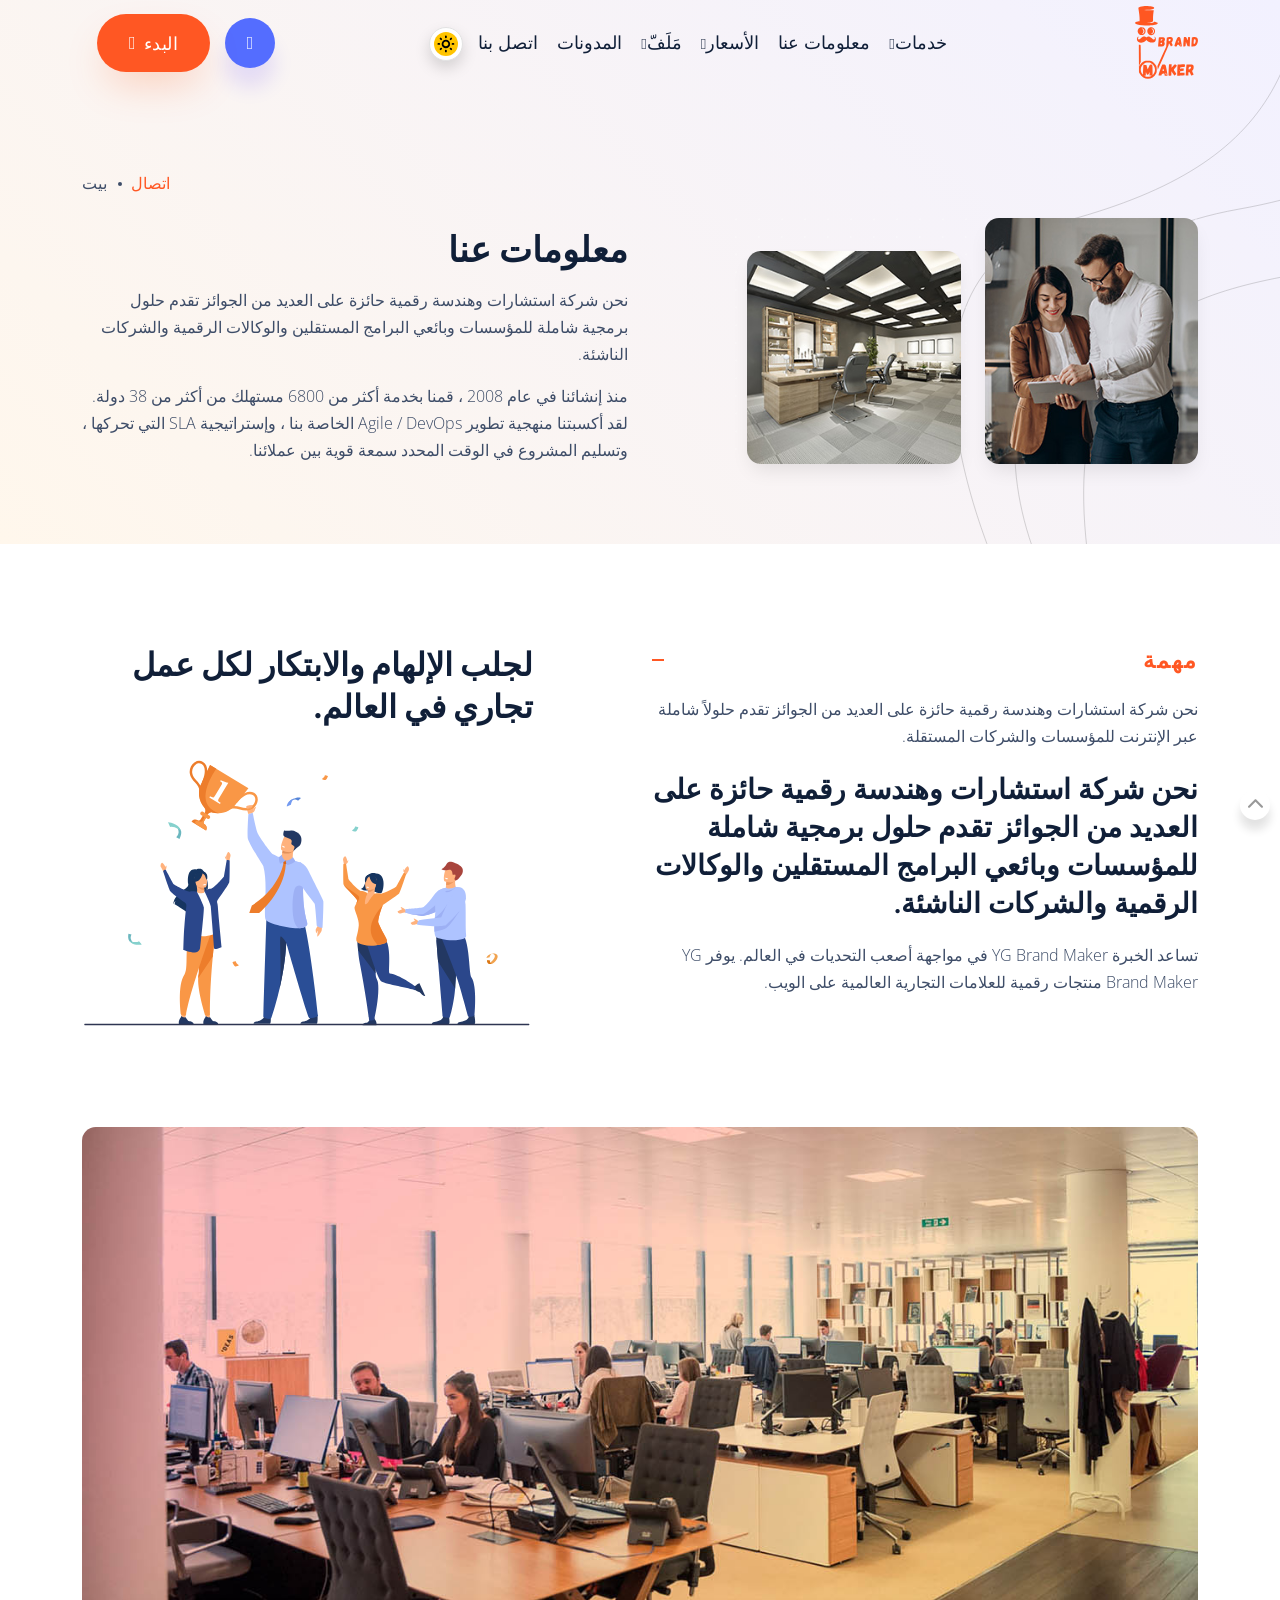
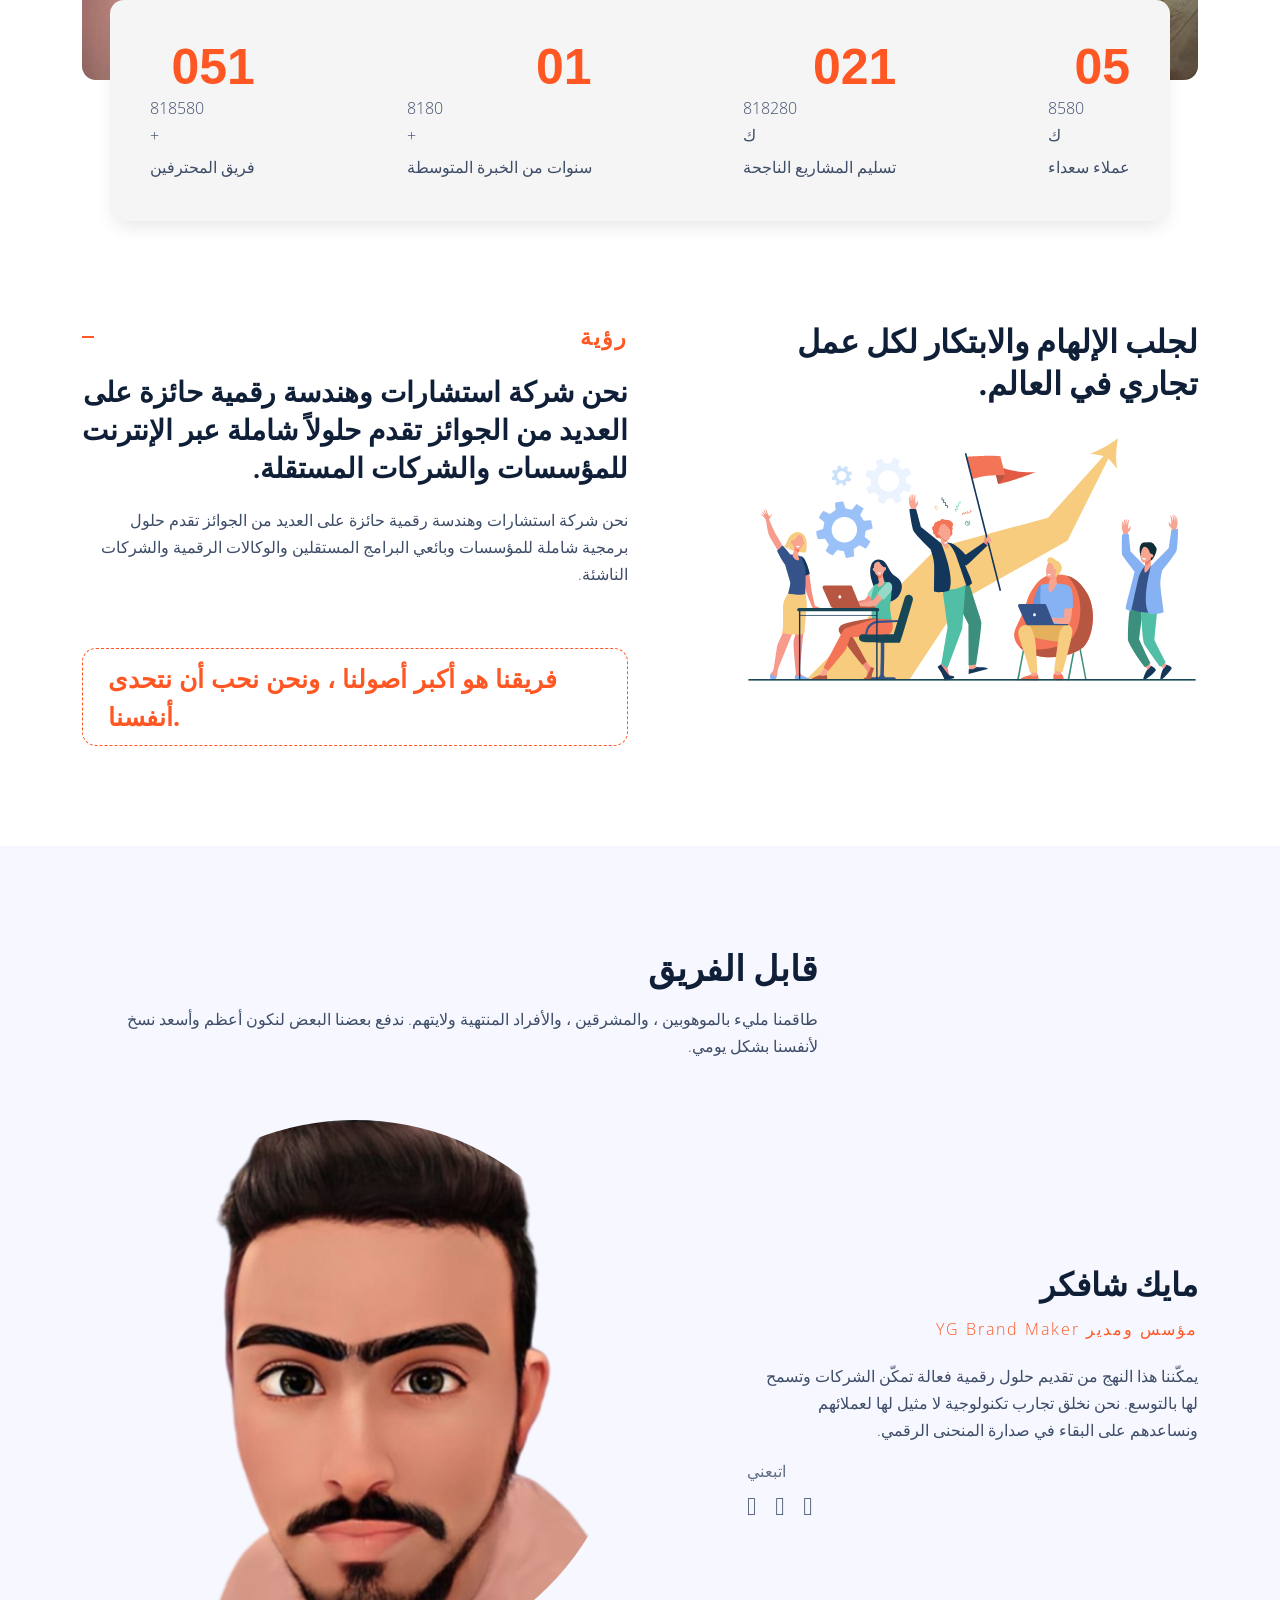
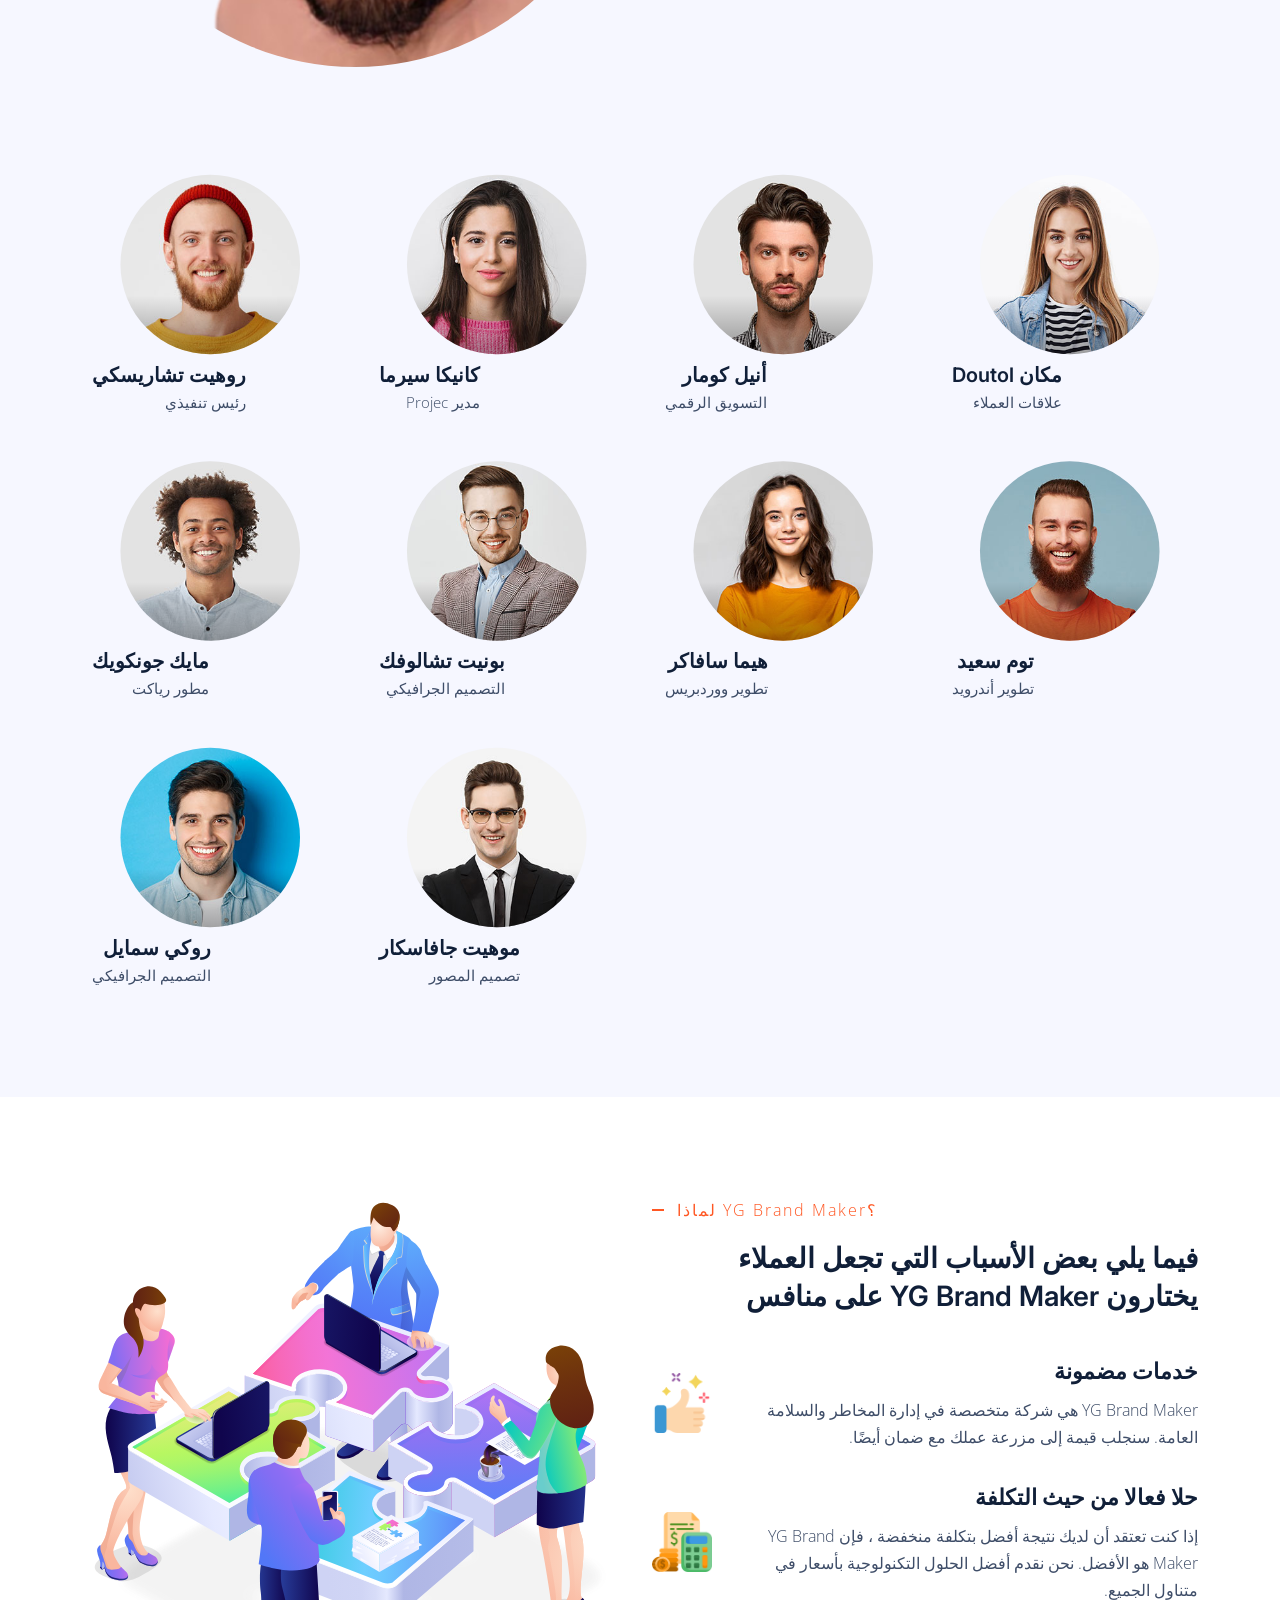
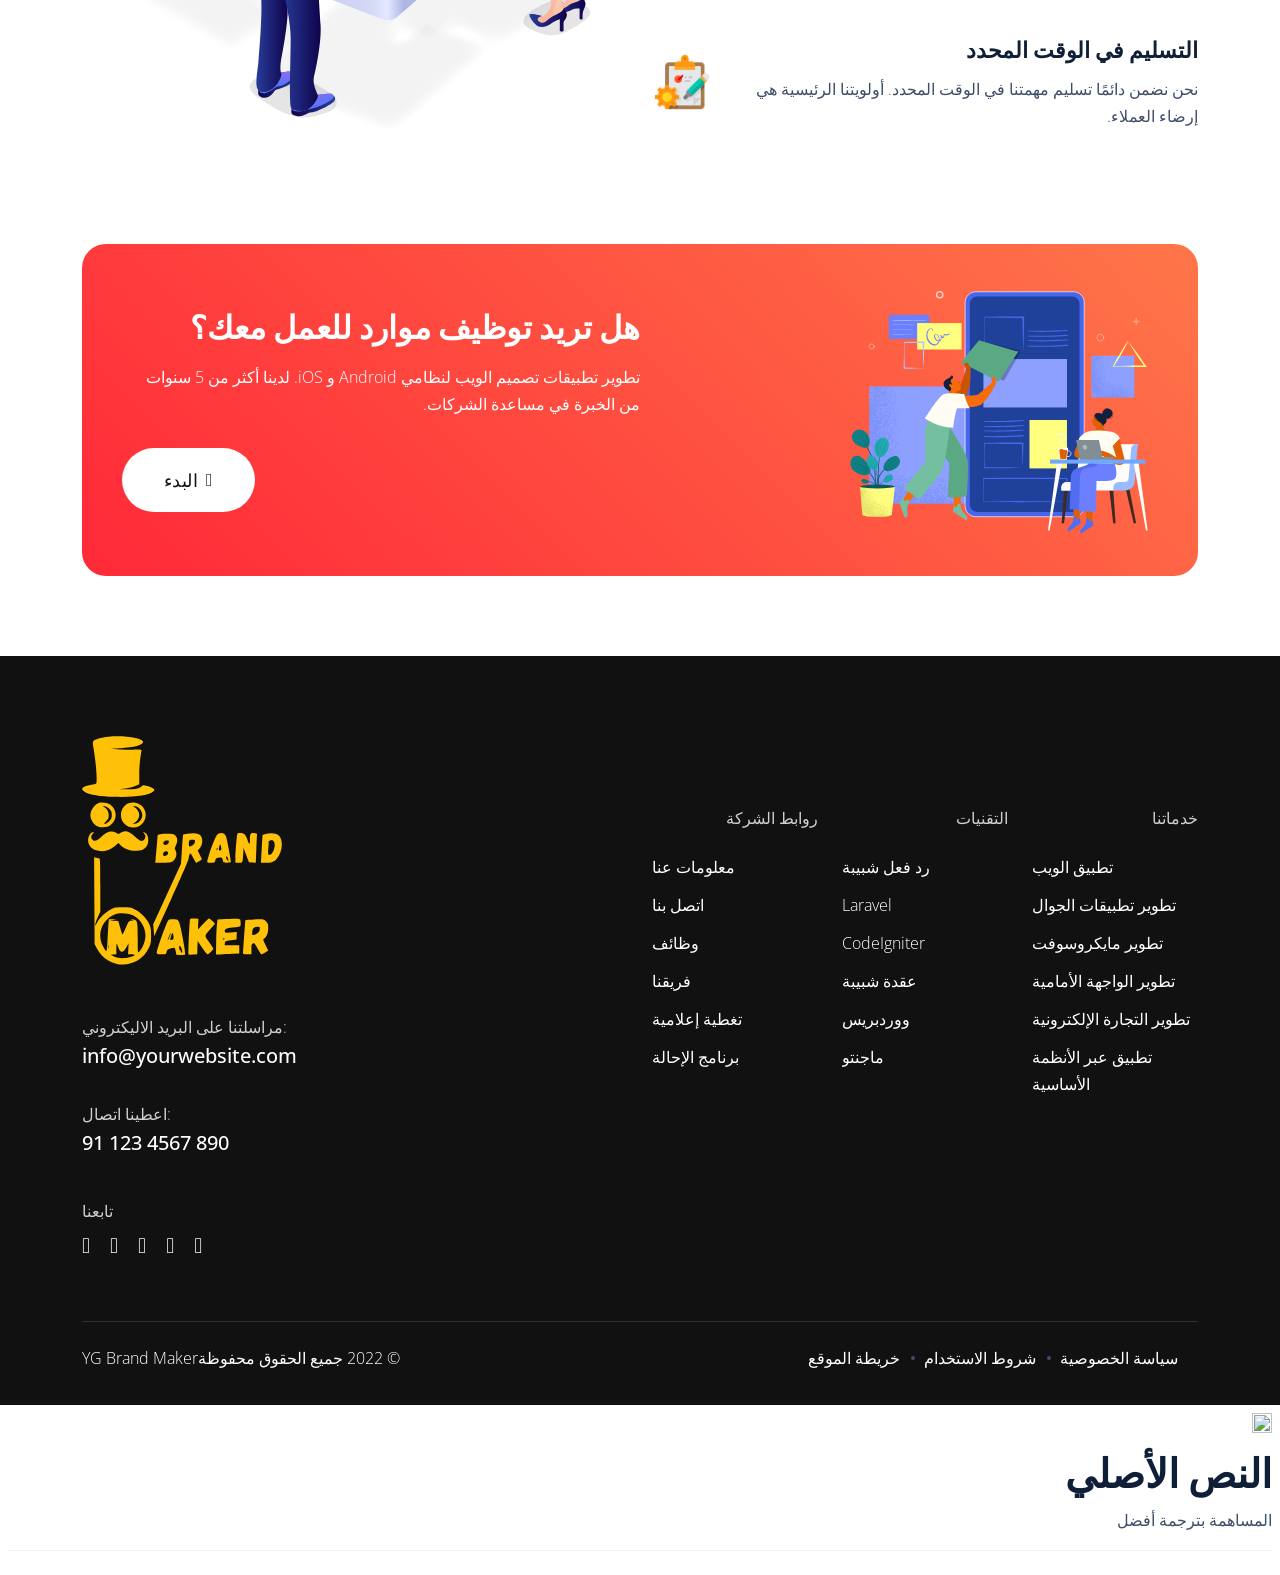
==== about.html @ 35bb70b9 "new new" ====
<html lang="ar" class="translated-rtl"><head>
      <meta charset="utf-8">
      <title>YG Brand Maker</title>
      <!--Mega Tags-->
      <meta name="description" content="Creative Agency, Marketing Agency Template">
      <meta name="keywords" content="Creative Agency, Marketing Agency">
      <meta name="author" content="SeparateWeb">
      <meta name="viewport" content="width=device-width, initial-scale=1, shrink-to-fit=no">
      <meta http-equiv="X-UA-Compatible" content="IE=edge">
      <meta name="theme-color" content="#111">
      <!--Website Favicon Logo-->
      <link href="images/favicon.png" rel="icon">
      <!--Plugin CSS Files-->
      <link href="css/bootstrap.min.css" rel="stylesheet">
      <link href="css/blueket.plugin.css" rel="stylesheet">
      <!-- google font -->
      <link href="https://fonts.googleapis.com/css2?family=Inter:wght@400;500;600;700;800;900&amp;family=Open+Sans:wght@400;500;600&amp;display=swap" rel="stylesheet">
      <!--Custom CSS File-->   
      <link href="css/style.css" rel="stylesheet">
      <link href="css/responsive.css" rel="stylesheet">
      <link href="css/colormode.css" rel="stylesheet">
   <link type="text/css" rel="stylesheet" charset="UTF-8" href="https://www.gstatic.com/_/translate_http/_/ss/k=translate_http.tr.ER4joWrGMms.R.W.O/d=0/rs=AN8SPfoxdTL13DY0pmmXssbsBTFUq5LO-A/m=el_main_css"></head>
   <body>
     <!--Start header -->
     <header class="header animation sticky">
      <div class="container">
         <div class="wrapper">
            <!-- header logo -->
            <div class="header-item-left">
               <a href="index.html" class="brandlogo">
               <img src="images/logo-white.svg" alt="شعار" class="light">
               <img src="images/logo-black.svg" alt="شعار" class="dark">
               </a>
            </div>
            <!-- header nav -->
            <div class="header-item-center hic">
               <div class="overlay"></div>
               <nav class="menu animation" id="menu">
                  <div class="menu-mobile-header">
                     <button type="button" class="menu-mobile-arrow"><i class="fa-solid fa-angle-left"></i></button>
                     <div class="menu-mobile-title"></div>
                     <button type="button" class="menu-mobile-close"><i class="fa-solid fa-xmark"></i></button>
                  </div>
                  <ul class="menu-section">
                     <li class="menu-item-has-children">
                        <a href="#."><font style="vertical-align: inherit;"><font style="vertical-align: inherit;">خدمات</font></font><i class="fa-solid fa-angle-down"></i></a>
                        <div class="menu-subs menu-column-1">
                           <ul>
                            
                            <li><a href="services-marketing-agency.html"><font style="vertical-align: inherit;"><font style="vertical-align: inherit;">وكالة التسويق</font></font></a></li>
                            <li><a href="services-web-design.html"><font style="vertical-align: inherit;"><font style="vertical-align: inherit;">تصميم المواقع</font></font></a></li>
                            <li><a href="services-app-development.html"><font style="vertical-align: inherit;"><font style="vertical-align: inherit;">تطوير التطبيقات</font></font></a></li>
                            <li><a href="services-business-startup.html"><font style="vertical-align: inherit;"><font style="vertical-align: inherit;">بدء الأعمال التجارية</font></font></a></li>
                            <li><a href="services-graphic-design.html"><font style="vertical-align: inherit;"><font style="vertical-align: inherit;">التصميم الجرافيكي</font></font></a></li>
                            <li><a href="services-branding-agency.html"><font style="vertical-align: inherit;"><font style="vertical-align: inherit;">وكالة العلامات التجارية</font></font></a></li>                                 
                            <li><a href="services-digital-agency.html"><font style="vertical-align: inherit;"><font style="vertical-align: inherit;">الوكالة الرقمية</font></font></a></li>
                            <li><a href="services-freelancer.html"><font style="vertical-align: inherit;"><font style="vertical-align: inherit;">محفظة فريلانسر</font></font></a></li> 
                           </ul>
                        </div>
                     </li>
                     <li class="menu-item-has-children">
                        <a href="about.html"><font style="vertical-align: inherit;"><font style="vertical-align: inherit;">معلومات عنا  </font></font></a>
                     </li>
                     <li class="menu-item-has-children">
                        <a href="#."><font style="vertical-align: inherit;"><font style="vertical-align: inherit;">الأسعار</font></font><i class="fa-solid fa-angle-down"></i></a>
                        <div class="menu-subs menu-column-1">
                           <ul>
                              <li><a href="E-Marketing.html"><font style="vertical-align: inherit;"><font style="vertical-align: inherit;">التسويق الإلكتروني</font></font></a></li>
                              <li><a href="Website-design-and-development.html"><font style="vertical-align: inherit;"><font style="vertical-align: inherit;">تصميم وتطوير الموقع</font></font></a></li>
                              <li><a href="Visual-identity-design.html"><font style="vertical-align: inherit;"><font style="vertical-align: inherit;">تصميم الهوية المرئية</font></font></a></li>
                           </ul>
                        </div>
                     </li>
                     <li class="menu-item-has-children">
                        <a href="#."><font style="vertical-align: inherit;"><font style="vertical-align: inherit;">مَلَفّ</font></font><i class="fa-solid fa-angle-down"></i></a>
                        <div class="menu-subs menu-column-1">
                           <ul>
                              <li><a href="Portfolio-E-Marketing.html"><font style="vertical-align: inherit;"><font style="vertical-align: inherit;">محفظة التسويق الإلكتروني</font></font></a></li>
                              <li><a href=" Portfolio-Website-design-and-development.html"><font style="vertical-align: inherit;"><font style="vertical-align: inherit;">تصميم موقع المحفظة وتطويره</font></font></a></li>
                              <li><a href="Portfolio-Visual-identity-design.html"><font style="vertical-align: inherit;"><font style="vertical-align: inherit;">تصميم هوية المحفظة Visua</font></font></a></li>
                           </ul>
                        </div>
                     </li>
                     <li class="menu-item-has-children">
                        <a href="blogs.html"><font style="vertical-align: inherit;"><font style="vertical-align: inherit;">المدونات  </font></font></a>
                     </li>
                     <li class="menu-item-has-children"><a href="contact.html"><font style="vertical-align: inherit;"><font style="vertical-align: inherit;">اتصل بنا</font></font></a>
                        
                     </li>
                     <li class="darkmodeswitch">
                        <div class="switch-wrapper"> <label class="switch" for="blueket"> <input type="checkbox" id="blueket">  <span class="slider round"></span> </label> </div>
                     </li>
                  </ul>
               </nav>
            </div>
            <!-- header action -->
            <div class="header-item-right headeraction">
               <ul>
                  <li><a href="#" data-bs-toggle="offcanvas" data-bs-target="#offcanvasRight" aria-controls="offcanvasRight" class="menu-icon"><i class="fa-solid fa-phone"></i></a>       </li>
                  <li><a href="contact-1.html" class="sw-btn sw-orange-btn header-btn"><font style="vertical-align: inherit;"><font style="vertical-align: inherit;">البدء</font></font><i class="fa-solid fa-arrow-trend-up"></i></a></li>
                  <li><button type="button" class="menu-mobile-toggle"> <span></span>  <span></span> <span></span> <span></span> </button> </li>
               </ul>
            </div>
         </div>
      </div>
   </header>
   <!--End header -->

      <!-- sidebar menu -->
      <div class="offcanvas offcanvas-end sidebar-offcanvas" tabindex="-1" id="offcanvasRight">
         <div class="offcanvas-header">
            <div class="sidebarlogooff">
               <img src="images/logo-white.svg" alt="شعار" class="sidewhitelogo">
               <img src="images/logo-black.svg" alt="شعار" class="sidedarklogo">
            </div>
            <div class="cbtn">
               <div class="btnclose"> <button type="button" class="btn-close text-reset" data-bs-dismiss="offcanvas" aria-label="يغلق"></button></div>
            </div>
         </div>
         <div class="offcanvas-body">
            <div class="sidebarbody">
               <h4 class="mb10"><font style="vertical-align: inherit;"><font style="vertical-align: inherit;">ابقى على تواصل</font></font></h4>
               <p><font style="vertical-align: inherit;"><font style="vertical-align: inherit;">يرجى ملء النموذج أدناه إذا كانت لديك خطة أو مشروع في الاعتبار ترغب في مشاركته معنا.</font></font></p>
               <div class="sidebarcontactblock mt50">
                  <div class="contactnumberdiv">
                     <p class="mb5 linktitle"><font style="vertical-align: inherit;"><font style="vertical-align: inherit;">نحن متواجدون 24/7. </font><font style="vertical-align: inherit;">اتصل الان.</font></font></p>
                     <a href="#"><i class="fa-solid fa-tty mr10"></i> 91 123 4567 890</a>
                     <a href="#"><i class="fa-brands fa-whatsapp mr10"></i><font style="vertical-align: inherit;"><font style="vertical-align: inherit;">91 123 4567 890</font></font></a>
                  </div>
                  <div class="contactnumberdiv mt30">
                     <p class="mb5 linktitle"><font style="vertical-align: inherit;"><font style="vertical-align: inherit;">مراسلتنا على البريد الاليكتروني:</font></font></p>
                     <a href="#"><i class="fa-solid fa-envelope mr10"></i> hr@yourwebsite.com</a>
                     <a href="#"><i class="fa-solid fa-envelope mr10"></i> info@yourwebsite.com</a>
                  </div>
                  <div class="social-link-sw mt30">
                     <span class="linktitle"><font style="vertical-align: inherit;"><font style="vertical-align: inherit;">تابعنا</font></font></span>
                     <ul class="footer-social-sw mt10 sw-hover-2">
                        <li><a href="#"><i class="fab fa-twitter" aria-hidden="true"></i></a></li>
                        <li> <a href="#"><i class="fab fa-facebook-f" aria-hidden="true"></i></a></li>
                        <li><a href="#"><i class="fab fa-youtube" aria-hidden="true"></i></a></li>
                        <li><a href="#"><i class="fab fa-linkedin-in" aria-hidden="true"></i></a></li>
                        <li> <a href="#"><i class="fab fa-instagram" aria-hidden="true"></i></a> </li>
                     </ul>
                  </div>
               </div>               
            </div>
         </div>
      </div>
      <!-- sidebar menu -->
    
    <!--breadcrum-area -->
    <section class="breadcrum-area big-breadcrum-area bg-efffect-2">
      <div class="container index-up">
        <div class="row justify-content-between">
          <div class="col-lg-6">
            <div class="breadcrum-area-content">
              <ul class="list-h-styled mb30">
                <li><a href="index.html"><font style="vertical-align: inherit;"><font style="vertical-align: inherit;">بيت</font></font></a></li>
                <li class="active"><font style="vertical-align: inherit;"><font style="vertical-align: inherit;">اتصال</font></font></li>
              </ul>
              <h2 class="mb15"><font style="vertical-align: inherit;"><font style="vertical-align: inherit;">معلومات عنا</font></font></h2>
              <p><font style="vertical-align: inherit;"><font style="vertical-align: inherit;">نحن شركة استشارات وهندسة رقمية حائزة على العديد من الجوائز تقدم حلول برمجية شاملة للمؤسسات وبائعي البرامج المستقلين والوكالات الرقمية والشركات الناشئة.</font></font></p>
              <p><font style="vertical-align: inherit;"><font style="vertical-align: inherit;">منذ إنشائنا في عام 2008 ، قمنا بخدمة أكثر من 6800 مستهلك من أكثر من 38 دولة. </font><font style="vertical-align: inherit;">لقد أكسبتنا منهجية تطوير Agile / DevOps الخاصة بنا ، وإستراتيجية SLA التي تحركها ، وتسليم المشروع في الوقت المحدد سمعة قوية بين عملائنا.</font></font></p>
            </div>
          </div>
          <div class="col-lg-5 flex-end">
            <div class="img-collage-set row centershape mmt30">
              <div class="col-6 flex-end">
                <div class="imgcover roundimg"><img src="images/common/office-1.jpg" alt="IMG"></div>
              </div>
              <div class="col-6 flex-end mmt30">
                <div class="imgcover roundimg"> <img src="images/common/office-talk.jpg" alt="IMG"></div>
              </div>
            </div>
          </div>
        </div>
      </div>
    </section>
    <!--/breadcrum-area -->
    <!-- block start -->
    <section class="section-space">
      <div class="container">
        <div class="row justify-content-between">
          <div class="col-lg-5">
            <div class="text-conent paragraph">
              <h3><font style="vertical-align: inherit;"><font style="vertical-align: inherit;">لجلب الإلهام والابتكار لكل عمل تجاري في العالم.</font></font></h3>
              <img src="images/common/team.svg" alt="مهمة" class="mt30">
            </div>
          </div>
          <div class="col-lg-6">
            <div class="text-conent paragraph mmt30">
              <h5 class="scriptheading dashbefore"><font style="vertical-align: inherit;"><font style="vertical-align: inherit;">مهمة</font></font></h5>
              <p class="mt20"><font style="vertical-align: inherit;"><font style="vertical-align: inherit;">نحن شركة استشارات وهندسة رقمية حائزة على العديد من الجوائز تقدم حلولاً شاملة عبر الإنترنت للمؤسسات والشركات المستقلة.</font></font></p>
              <h4 class="mt20 mb20"><font style="vertical-align: inherit;"><font style="vertical-align: inherit;">نحن شركة استشارات وهندسة رقمية حائزة على العديد من الجوائز تقدم حلول برمجية شاملة للمؤسسات وبائعي البرامج المستقلين والوكالات الرقمية والشركات الناشئة.</font></font></h4>
              <p><font style="vertical-align: inherit;"><font style="vertical-align: inherit;">تساعد الخبرة YG Brand Maker في مواجهة أصعب التحديات في العالم. </font><font style="vertical-align: inherit;">يوفر YG Brand Maker منتجات رقمية للعلامات التجارية العالمية على الويب.</font></font></p>
            </div>
          </div>
        </div>
        <div class="row immt100">
          <div class="col-lg-12">
            <div class="paralleximg roundimg"><img src="images/common/office-view.jpg" alt="عرض المكتب"></div>
          </div>
        </div>
        <div class="row">
          <div class="col-lg-12">
            <div class="counter-numbers row-blocks overtheimg fourcounter">
              <div class="counter-setdiv">
                <p> <span data-count-to="150" class="odometer odometer-auto-theme"><div class="odometer-inside"><span class="odometer-digit"><span class="odometer-digit-spacer"><font style="vertical-align: inherit;"><font style="vertical-align: inherit;">8</font></font></span><span class="odometer-digit-inner"><span class="odometer-ribbon"><span class="odometer-ribbon-inner"><span class="odometer-value">1</span></span></span></span></span><span class="odometer-digit"><span class="odometer-digit-spacer"><font style="vertical-align: inherit;"><font style="vertical-align: inherit;">8</font></font></span><span class="odometer-digit-inner"><span class="odometer-ribbon"><span class="odometer-ribbon-inner"><span class="odometer-value">5</span></span></span></span></span><span class="odometer-digit"><span class="odometer-digit-spacer"><font style="vertical-align: inherit;"><font style="vertical-align: inherit;">8</font></font></span><span class="odometer-digit-inner"><span class="odometer-ribbon"><span class="odometer-ribbon-inner"><span class="odometer-value"><font style="vertical-align: inherit;"><font style="vertical-align: inherit;">0</font></font></span></span></span></span></span></div></span>+</p>
                <span class="countertag"><font style="vertical-align: inherit;"><font style="vertical-align: inherit;">فريق المحترفين</font></font></span>
              </div>
              <div class="counter-setdiv">
                <p><span data-count-to="010" class="odometer odometer-auto-theme"><div class="odometer-inside"><span class="odometer-digit"><span class="odometer-digit-spacer"><font style="vertical-align: inherit;"><font style="vertical-align: inherit;">8</font></font></span><span class="odometer-digit-inner"><span class="odometer-ribbon"><span class="odometer-ribbon-inner"><span class="odometer-value"><font style="vertical-align: inherit;"><font style="vertical-align: inherit;">1</font></font></span></span></span></span></span><span class="odometer-digit"><span class="odometer-digit-spacer"><font style="vertical-align: inherit;"><font style="vertical-align: inherit;">8</font></font></span><span class="odometer-digit-inner"><span class="odometer-ribbon"><span class="odometer-ribbon-inner"><span class="odometer-value"><font style="vertical-align: inherit;"><font style="vertical-align: inherit;">0</font></font></span></span></span></span></span></div></span><font style="vertical-align: inherit;"><font style="vertical-align: inherit;">+</font></font></p>
                <span class="countertag"><font style="vertical-align: inherit;"><font style="vertical-align: inherit;">سنوات من الخبرة المتوسطة</font></font></span>
              </div>
              <div class="counter-setdiv">
                <p><span data-count-to="120" class="odometer odometer-auto-theme"><div class="odometer-inside"><span class="odometer-digit"><span class="odometer-digit-spacer"><font style="vertical-align: inherit;"><font style="vertical-align: inherit;">8</font></font></span><span class="odometer-digit-inner"><span class="odometer-ribbon"><span class="odometer-ribbon-inner"><span class="odometer-value"><font style="vertical-align: inherit;"><font style="vertical-align: inherit;">1</font></font></span></span></span></span></span><span class="odometer-digit"><span class="odometer-digit-spacer"><font style="vertical-align: inherit;"><font style="vertical-align: inherit;">8</font></font></span><span class="odometer-digit-inner"><span class="odometer-ribbon"><span class="odometer-ribbon-inner"><span class="odometer-value">2</span></span></span></span></span><span class="odometer-digit"><span class="odometer-digit-spacer"><font style="vertical-align: inherit;"><font style="vertical-align: inherit;">8</font></font></span><span class="odometer-digit-inner"><span class="odometer-ribbon"><span class="odometer-ribbon-inner"><span class="odometer-value"><font style="vertical-align: inherit;"><font style="vertical-align: inherit;">0</font></font></span></span></span></span></span></div></span><font style="vertical-align: inherit;"><font style="vertical-align: inherit;">ك</font></font></p>
                <span class="countertag"><font style="vertical-align: inherit;"><font style="vertical-align: inherit;">تسليم المشاريع الناجحة</font></font></span>
              </div>
              <div class="counter-setdiv">
                <p><span data-count-to="050" class="odometer odometer-auto-theme"><div class="odometer-inside"><span class="odometer-digit"><span class="odometer-digit-spacer"><font style="vertical-align: inherit;"><font style="vertical-align: inherit;">8</font></font></span><span class="odometer-digit-inner"><span class="odometer-ribbon"><span class="odometer-ribbon-inner"><span class="odometer-value"><font style="vertical-align: inherit;"><font style="vertical-align: inherit;">5</font></font></span></span></span></span></span><span class="odometer-digit"><span class="odometer-digit-spacer"><font style="vertical-align: inherit;"><font style="vertical-align: inherit;">8</font></font></span><span class="odometer-digit-inner"><span class="odometer-ribbon"><span class="odometer-ribbon-inner"><span class="odometer-value"><font style="vertical-align: inherit;"><font style="vertical-align: inherit;">0</font></font></span></span></span></span></span></div></span><font style="vertical-align: inherit;"><font style="vertical-align: inherit;">ك</font></font></p>
                <span class="countertag"><font style="vertical-align: inherit;"><font style="vertical-align: inherit;">عملاء سعداء</font></font></span>
              </div>
            </div>
          </div>
        </div>
        <div class="row justify-content-between">
          <div class="col-lg-6">
            <div class="text-conent paragraph">
              <h5 class="scriptheading dashbefore"><font style="vertical-align: inherit;"><font style="vertical-align: inherit;">رؤية</font></font></h5>
              <h4 class="mt20 mb20"><font style="vertical-align: inherit;"><font style="vertical-align: inherit;">نحن شركة استشارات وهندسة رقمية حائزة على العديد من الجوائز تقدم حلولاً شاملة عبر الإنترنت للمؤسسات والشركات المستقلة.</font></font></h4>
              <p><font style="vertical-align: inherit;"><font style="vertical-align: inherit;">نحن شركة استشارات وهندسة رقمية حائزة على العديد من الجوائز تقدم حلول برمجية شاملة للمؤسسات وبائعي البرامج المستقلين والوكالات الرقمية والشركات الناشئة.</font></font></p>
            </div>
            <div class="quote-text dashedbdr animation mt60"><font style="vertical-align: inherit;"><font style="vertical-align: inherit;">
              فريقنا هو أكبر أصولنا ، ونحن نحب أن نتحدى أنفسنا.
            </font></font></div>
          </div>
          <div class="col-lg-5">
            <div class="text-conent paragraph mmt30">
              <h3><font style="vertical-align: inherit;"><font style="vertical-align: inherit;">لجلب الإلهام والابتكار لكل عمل تجاري في العالم.</font></font></h3>
              <img src="images/common/achievements.svg" alt="مهمة" class="mt30">
            </div>
          </div>
        </div>
      </div>
    </section>
    <!-- /block end-->

    <!-- block start -->
    <section class="section-space bkbg3 darkbg2">
      <div class="container">
        <div class="row">
          <div class="col-lg-8">
            <h2 class="mb15"><font style="vertical-align: inherit;"><font style="vertical-align: inherit;">قابل الفريق</font></font></h2>
            <p><font style="vertical-align: inherit;"><font style="vertical-align: inherit;">طاقمنا مليء بالموهوبين ، والمشرقين ، والأفراد المنتهية ولايتهم. </font><font style="vertical-align: inherit;">ندفع بعضنا البعض لنكون أعظم وأسعد نسخ لأنفسنا بشكل يومي.</font></font></p>
          </div>
        </div>
        <div class="row v-center mt30 justify-content-between">
          <div class="col-lg-6 mt30 ">
            <div class="roundimg ">
              <img src="images/team/business-owner.jpg" alt="احترافي" class="w-100">
            </div>
          </div>
          <div class="col-lg-5 mt30">
            <div class="text-conent paragraph">
              <h3><font style="vertical-align: inherit;"><font style="vertical-align: inherit;">مايك شافكر</font></font></h3>
              <p class="mt10 mb20 scriptheading"><font style="vertical-align: inherit;"><font style="vertical-align: inherit;">مؤسس ومدير YG Brand Maker</font></font></p>
              <p><font style="vertical-align: inherit;"><font style="vertical-align: inherit;">يمكّننا هذا النهج من تقديم حلول رقمية فعالة تمكّن الشركات وتسمح لها بالتوسع. </font><font style="vertical-align: inherit;">نحن نخلق تجارب تكنولوجية لا مثيل لها لعملائهم ونساعدهم على البقاء في صدارة المنحنى الرقمي.</font></font></p>
              <div class="teamsocialprofile">
                <span class="linktitle"><font style="vertical-align: inherit;"><font style="vertical-align: inherit;">اتبعني</font></font></span>
                <div class="sw-hover-2">
                  <a href="#"><i class="fa-brands fa-linkedin"></i></a>
                  <a href="#"><i class="fa-brands fa-twitter"></i></a>
                  <a href="#"><i class="fa-brands fa-instagram-square"></i></a>
                </div>
              </div>
            </div>
          </div>
        </div>
        <div class="row mt100">
          <div class="col-lg-12">
            <div class="fivecardrow-sw">
              <div class="card-user-photo-sw">
                <div class="img-ovrflo-sw">
                  <div class="ioswmg animation roundimg"> <img src="images/team/team-1.jpg" alt="احترافي"></div>
                  <div class="user-info-div-sw">
                    <h4><font style="vertical-align: inherit;"><font style="vertical-align: inherit;">روهيت تشاريسكي</font></font></h4>
                    <p><font style="vertical-align: inherit;"><font style="vertical-align: inherit;">رئيس تنفيذي</font></font></p>
                  </div>
                </div>
              </div>
              <div class="card-user-photo-sw">
                <div class="img-ovrflo-sw">
                  <div class="ioswmg animation roundimg"> <img src="images/team/team-2.jpg" alt="احترافي"></div>
                  <div class="user-info-div-sw">
                    <h4><font style="vertical-align: inherit;"><font style="vertical-align: inherit;">كانيكا سيرما</font></font></h4>
                    <p><font style="vertical-align: inherit;"><font style="vertical-align: inherit;">مدير Projec</font></font></p>
                  </div>
                </div>
              </div>
              <div class="card-user-photo-sw">
                <div class="img-ovrflo-sw">
                  <div class="ioswmg animation roundimg"> <img src="images/team/team-3.jpg" alt="احترافي"></div>
                  <div class="user-info-div-sw">
                    <h4><font style="vertical-align: inherit;"><font style="vertical-align: inherit;">أنيل كومار</font></font></h4>
                    <p><font style="vertical-align: inherit;"><font style="vertical-align: inherit;">التسويق الرقمي</font></font></p>
                  </div>
                </div>
              </div>
              <div class="card-user-photo-sw">
                <div class="img-ovrflo-sw">
                  <div class="ioswmg animation roundimg"> <img src="images/team/team-4.jpg" alt="احترافي"></div>
                  <div class="user-info-div-sw">
                    <h4><font style="vertical-align: inherit;"><font style="vertical-align: inherit;">مكان Doutol</font></font></h4>
                    <p><font style="vertical-align: inherit;"><font style="vertical-align: inherit;">علاقات العملاء</font></font></p>
                  </div>
                </div>
              </div>
              <div class="card-user-photo-sw">
                <div class="img-ovrflo-sw">
                  <div class="ioswmg animation roundimg"> <img src="images/team/team-5.jpg" alt="احترافي"></div>
                  <div class="user-info-div-sw">
                    <h4><font style="vertical-align: inherit;"><font style="vertical-align: inherit;">مايك جونكويك</font></font></h4>
                    <p><font style="vertical-align: inherit;"><font style="vertical-align: inherit;">مطور رياكت</font></font></p>
                  </div>
                </div>
              </div>
              <div class="card-user-photo-sw">
                <div class="img-ovrflo-sw">
                  <div class="ioswmg animation roundimg"> <img src="images/team/team-6.jpg" alt="احترافي"></div>
                  <div class="user-info-div-sw">
                    <h4><font style="vertical-align: inherit;"><font style="vertical-align: inherit;">بونيت تشالوفك</font></font></h4>
                    <p><font style="vertical-align: inherit;"><font style="vertical-align: inherit;">التصميم الجرافيكي</font></font></p>
                  </div>
                </div>
              </div>
              <div class="card-user-photo-sw">
                <div class="img-ovrflo-sw">
                  <div class="ioswmg animation roundimg"> <img src="images/team/team-7.jpg" alt="احترافي"></div>
                  <div class="user-info-div-sw">
                    <h4><font style="vertical-align: inherit;"><font style="vertical-align: inherit;">هيما سافاكر</font></font></h4>
                    <p><font style="vertical-align: inherit;"><font style="vertical-align: inherit;">تطوير ووردبريس</font></font></p>
                  </div>
                </div>
              </div>
              <div class="card-user-photo-sw">
                <div class="img-ovrflo-sw">
                  <div class="ioswmg animation roundimg"> <img src="images/team/team-8.jpg" alt="احترافي"></div>
                  <div class="user-info-div-sw">
                    <h4><font style="vertical-align: inherit;"><font style="vertical-align: inherit;">توم سعيد</font></font></h4>
                    <p><font style="vertical-align: inherit;"><font style="vertical-align: inherit;">تطوير أندرويد</font></font></p>
                  </div>
                </div>
              </div>
              <div class="card-user-photo-sw">
                <div class="img-ovrflo-sw">
                  <div class="ioswmg animation roundimg"> <img src="images/team/team-9.jpg" alt="احترافي"></div>
                  <div class="user-info-div-sw">
                    <h4><font style="vertical-align: inherit;"><font style="vertical-align: inherit;">روكي سمايل</font></font></h4>
                    <p><font style="vertical-align: inherit;"><font style="vertical-align: inherit;">التصميم الجرافيكي</font></font></p>
                  </div>
                </div>
              </div>
              <div class="card-user-photo-sw">
                <div class="img-ovrflo-sw">
                  <div class="ioswmg animation roundimg"> <img src="images/team/team-10.jpg" alt="احترافي"></div>
                  <div class="user-info-div-sw">
                    <h4><font style="vertical-align: inherit;"><font style="vertical-align: inherit;">موهيت جافاسكار</font></font></h4>
                    <p><font style="vertical-align: inherit;"><font style="vertical-align: inherit;">تصميم المصور</font></font></p>
                  </div>
                </div>
              </div>
            </div>
          </div>
        </div>
      </div>
    </section>
    <!-- /block end-->

    <!-- block start -->
    <section class="section-space">
      <div class="container">
        <div class="row">
          <div class="col-lg-6">
            <img src="images/common/our-team.svg" alt="فريقنا">
          </div>
          <div class="col-lg-6 mmt40">
            <span class="scriptheading dashbefore mb15"><font style="vertical-align: inherit;"><font style="vertical-align: inherit;">لماذا YG Brand Maker؟</font></font></span>
            <h4><font style="vertical-align: inherit;"><font style="vertical-align: inherit;">فيما يلي بعض الأسباب التي تجعل العملاء يختارون YG Brand Maker على منافس</font></font></h4>
            <div class="medialist mt40">
              <div class="mediablock">
                <div class="icondiv"><img src="images/icons/thumbs-up.png" alt="أيقونة"></div>
                <div class="mediainfoblock">
                  <h5 class="mb10"><font style="vertical-align: inherit;"><font style="vertical-align: inherit;">خدمات مضمونة</font></font></h5>
                  <p><font style="vertical-align: inherit;"><font style="vertical-align: inherit;">YG Brand Maker هي شركة متخصصة في إدارة المخاطر والسلامة العامة. </font><font style="vertical-align: inherit;">سنجلب قيمة إلى مزرعة عملك مع ضمان أيضًا.</font></font></p>
                </div>
              </div>
              <div class="mediablock mt30">
                <div class="icondiv"><img src="images/icons/budget.png" alt="أيقونة"></div>
                <div class="mediainfoblock">
                  <h5 class="mb10"><font style="vertical-align: inherit;"><font style="vertical-align: inherit;">حلا فعالا من حيث التكلفة</font></font></h5>
                  <p><font style="vertical-align: inherit;"><font style="vertical-align: inherit;">إذا كنت تعتقد أن لديك نتيجة أفضل بتكلفة منخفضة ، فإن YG Brand Maker هو الأفضل. </font><font style="vertical-align: inherit;">نحن نقدم أفضل الحلول التكنولوجية بأسعار في متناول الجميع.</font></font></p>
                </div>
              </div>
              <div class="mediablock mt30">
                <div class="icondiv"><img src="images/icons/clipboard.png" alt="أيقونة"></div>
                <div class="mediainfoblock">
                  <h5 class="mb10"><font style="vertical-align: inherit;"><font style="vertical-align: inherit;">التسليم في الوقت المحدد</font></font></h5>
                  <p><font style="vertical-align: inherit;"><font style="vertical-align: inherit;">نحن نضمن دائمًا تسليم مهمتنا في الوقت المحدد. </font><font style="vertical-align: inherit;">أولويتنا الرئيسية هي إرضاء العملاء.</font></font></p>
                </div>
              </div>
            </div>
          </div>
        </div>
      </div>
    </section>
    <!-- /block end-->
    <!-- cta block -->
    <div class="cta-block-sw-bkt mb80">
      <div class="container">
        <div class="row">
          <div class="col-lg-12">
            <div class="cta-design-block-sw gradient-2 v-center">
              <div class="cta-info-div-bkt">
                <h3 class="mb15"><font style="vertical-align: inherit;"><font style="vertical-align: inherit;">هل تريد توظيف موارد للعمل معك؟</font></font></h3>
                <p><font style="vertical-align: inherit;"><font style="vertical-align: inherit;">تطوير تطبيقات تصميم الويب لنظامي Android و iOS. </font><font style="vertical-align: inherit;">لدينا أكثر من 5 سنوات من الخبرة في مساعدة الشركات.</font></font></p>
                <a href="#" class="sw-btn sw-white-btn mt30"><font style="vertical-align: inherit;"><font style="vertical-align: inherit;">البدء</font></font><i class="fa-solid fa-arrow-trend-up"></i></a>
              </div>
              <div class="cta-img-div-bkt"><img src="images/common/app-mockup-2.svg" alt="IMG"></div>
            </div>
          </div>
        </div>
      </div>
    </div>
    <!-- /cta block -->
    
   
 <!-- sw-blueket-footer -->
 <footer class="footer-design-sw pt80 pb30 text-white swdarkfooter"> 
  <div class="container index-up">
    <div class="row justify-content-between">
      <div class="col-lg-4">
        <div class="footer-brand-info">
          <div class="footer-logo-sw"> 
            <a href="#"><img src="images/logo-white.svg" alt="شعار" class="light"></a>
            <a href="#"><img src="images/logo-white.svg" alt="شعار" class="dark"></a>
          </div>
                     <!-- contact -->
           <div class="contactinkediv mt50">
            <span class="linktitle"><font style="vertical-align: inherit;"><font style="vertical-align: inherit;">مراسلتنا على البريد الاليكتروني:</font></font></span>
            <a href="mailto:info@yourwebsite.com">info@yourwebsite.com</a>
          </div>
          <div class="contactinkediv mt30">
            <span class="linktitle"><font style="vertical-align: inherit;"><font style="vertical-align: inherit;">اعطينا اتصال:</font></font></span>
            <a href="tel:+911234567900">91 123 4567 890</a>
          </div>
           <!-- /contact -->  
           <!-- social link -->
          <div class="social-link-sw mt40">
            <span class="linktitle"><font style="vertical-align: inherit;"><font style="vertical-align: inherit;">تابعنا</font></font></span>
            <ul class="footer-social-sw mt10 sw-hover-2">
              <li><a href="#"><i class="fab fa-twitter" aria-hidden="true"></i></a></li>
              <li> <a href="#"><i class="fab fa-facebook-f" aria-hidden="true"></i></a></li>
              <li><a href="#"><i class="fab fa-youtube" aria-hidden="true"></i></a></li>
              <li><a href="#"><i class="fab fa-linkedin-in" aria-hidden="true"></i></a></li>
              <li> <a href="#"><i class="fab fa-instagram" aria-hidden="true"></i></a> </li>
            </ul>
          </div>
          <!--/social link -->
        </div>
      </div>

      <div class="col-lg-6">       
        <div class="row mt40 sw-hover-1">
          <div class="col-lg-4 col-md-6 col-6 mt30">
            <div class="footer-links">
              <h5 class="linktitle"><font style="vertical-align: inherit;"><font style="vertical-align: inherit;">روابط الشركة</font></font></h5>
              <ul class="mt20">
                <li><a href="#"><font style="vertical-align: inherit;"><font style="vertical-align: inherit;">معلومات عنا</font></font></a></li>
                <li><a href="#"><font style="vertical-align: inherit;"><font style="vertical-align: inherit;">اتصل بنا</font></font></a></li>
                <li><a href="#"><font style="vertical-align: inherit;"><font style="vertical-align: inherit;">وظائف</font></font></a></li>
                <li><a href="#"><font style="vertical-align: inherit;"><font style="vertical-align: inherit;">فريقنا</font></font></a></li>
                <li><a href="#"><font style="vertical-align: inherit;"><font style="vertical-align: inherit;">تغطية إعلامية</font></font></a></li>
                <li><a href="#"><font style="vertical-align: inherit;"><font style="vertical-align: inherit;">برنامج الإحالة</font></font></a></li>               
              </ul>
            </div>
          </div>
          <div class="col-lg-4 col-md-6 col-6 mt30">
            <div class="footer-links">
              <h5 class="linktitle"><font style="vertical-align: inherit;"><font style="vertical-align: inherit;">التقنيات</font></font></h5>
              <ul class="mt20">
                <li><a href="#"><font style="vertical-align: inherit;"><font style="vertical-align: inherit;">رد فعل شبيبة</font></font></a></li>
                <li><a href="#"><font style="vertical-align: inherit;"><font style="vertical-align: inherit;">Laravel</font></font></a></li>
                <li><a href="#"><font style="vertical-align: inherit;"><font style="vertical-align: inherit;">CodeIgniter</font></font></a></li>
                <li><a href="#"><font style="vertical-align: inherit;"><font style="vertical-align: inherit;">عقدة شبيبة</font></font></a></li>
                <li><a href="#"><font style="vertical-align: inherit;"><font style="vertical-align: inherit;">ووردبريس</font></font></a></li>
                <li><a href="#"><font style="vertical-align: inherit;"><font style="vertical-align: inherit;">ماجنتو</font></font></a></li>
                
              </ul>
            </div>
          </div>
          <div class="col-lg-4 col-md-6 col-6 mt30">
            <div class="footer-links">
              <h5 class="linktitle"><font style="vertical-align: inherit;"><font style="vertical-align: inherit;">خدماتنا</font></font></h5>
              <ul class="mt20">
                <li><a href="#"><font style="vertical-align: inherit;"><font style="vertical-align: inherit;">تطبيق الويب</font></font></a></li>
                <li><a href="#"><font style="vertical-align: inherit;"><font style="vertical-align: inherit;">تطوير تطبيقات الجوال</font></font></a></li>
                <li><a href="#"><font style="vertical-align: inherit;"><font style="vertical-align: inherit;">تطوير مايكروسوفت</font></font></a></li>
                <li><a href="#"><font style="vertical-align: inherit;"><font style="vertical-align: inherit;">تطوير الواجهة الأمامية</font></font></a></li>
                <li><a href="#"><font style="vertical-align: inherit;"><font style="vertical-align: inherit;">تطوير التجارة الإلكترونية</font></font></a></li>
                <li><a href="#"><font style="vertical-align: inherit;"><font style="vertical-align: inherit;">تطبيق عبر الأنظمة الأساسية</font></font></a></li>                    
              </ul>
            </div>
          </div>            
        </div>            
      </div>
    </div>    
    <!-- /footer links column -->
    <div class="footercreditandrevielinks swhr pt20 mt60">
      <div class="row">
        <div class="col-lg-12">
          <div class="footercreditnote sw-hover-1">
            <div>
              <p><font style="vertical-align: inherit;"><font style="vertical-align: inherit;">© 2022 جميع الحقوق محفوظة</font></font><a href="#"><font style="vertical-align: inherit;"><font style="vertical-align: inherit;">YG Brand Maker</font></font></a></p>
            </div>
            <div class="linkftsw">
              <ul class="list-h-styled">
                <li><a href="#"><font style="vertical-align: inherit;"><font style="vertical-align: inherit;">خريطة الموقع</font></font></a></li>
                <li><a href="#"><font style="vertical-align: inherit;"><font style="vertical-align: inherit;">شروط الاستخدام</font></font></a></li>
                <li><a href="#"><font style="vertical-align: inherit;"><font style="vertical-align: inherit;">سياسة الخصوصية</font></font></a></li>
              </ul>
            </div>
          </div>
        </div>
      </div>
    </div>
  </div>
</footer>
<!-- /sw-blueket-footer -->

    <!--Plugin Js Files -->
    <script type="text/javascript" async="" src="https://www.googletagmanager.com/gtag/js?id=G-K8KGMY4X7T"></script><script src="js/jquery.min.js"></script>   
    <script src="js/bootstrap.bundle.min.js"></script>
    <script src="js/blueket.plugin.js"></script>
    <script src="js/theme.darkmode.js"></script>
    <!--Custom Js File -->   
    <script src="js/custom.js"></script><a id="scrollUp" href="#top" title="انتقل إلى أعلى" style="position: fixed; z-index: 2147483647;"></a><div id="goog-gt-" class="skiptranslate VIpgJd-yAWNEb-L7lbkb" dir="rtl"><div style="padding: 8px;"><div><div class="VIpgJd-yAWNEb-l4eHX"><img src="https://www.gstatic.com/images/branding/product/1x/translate_24dp.png" width="20" height="20" alt="Google ترجمة"></div></div></div><div style="padding: 8px; float: left; width: 100%;"><h1 class="VIpgJd-yAWNEb-r4nke VIpgJd-yAWNEb-mrxPge">النص الأصلي</h1></div><div style="padding: 8px;"><div class="VIpgJd-yAWNEb-nVMfcd-fmcmS"></div></div><div class="VIpgJd-yAWNEb-cGMI2b" style="padding: 8px;"><div class="VIpgJd-yAWNEb-Z0Arqf-PLDbbf"><span class="VIpgJd-yAWNEb-Z0Arqf-hSRGPd">المساهمة بترجمة أفضل</span></div><div class="VIpgJd-yAWNEb-fw42Ze-Z0Arqf-haAclf"><hr style="color: #ccc; background-color: #ccc; height: 1px; border: none;"><div class="VIpgJd-yAWNEb-Z0Arqf-H9tDt"></div></div></div><div class="VIpgJd-yAWNEb-jOfkMb-Ne3sFf" style="display: none;"></div></div>    
  

</body></html>
---- css/blueket.plugin.css ----
.owl-carousel,.owl-carousel .owl-item{-webkit-tap-highlight-color:transparent;position:relative}.owl-carousel{display:none;width:100%;z-index:1}.owl-carousel .owl-stage{position:relative;-ms-touch-action:pan-Y;touch-action:manipulation;-moz-backface-visibility:hidden}.owl-carousel .owl-stage:after{content:".";display:block;clear:both;visibility:hidden;line-height:0;height:0}.owl-carousel .owl-stage-outer{position:relative;overflow:hidden;-webkit-transform:translate3d(0,0,0)}.owl-carousel .owl-item,.owl-carousel .owl-wrapper{-webkit-backface-visibility:hidden;-moz-backface-visibility:hidden;-ms-backface-visibility:hidden;-webkit-transform:translate3d(0,0,0);-moz-transform:translate3d(0,0,0);-ms-transform:translate3d(0,0,0)}.owl-carousel .owl-item{min-height:1px;float:left;-webkit-backface-visibility:hidden;-webkit-touch-callout:none}.owl-carousel .owl-item img{display:block;width:100%}.owl-carousel .owl-dots.disabled,.owl-carousel .owl-nav.disabled{display:none}.no-js .owl-carousel,.owl-carousel.owl-loaded{display:block}.owl-carousel .owl-dot,.owl-carousel .owl-nav .owl-next,.owl-carousel .owl-nav .owl-prev{cursor:pointer;-webkit-user-select:none;-khtml-user-select:none;-moz-user-select:none;-ms-user-select:none;user-select:none}.owl-carousel .owl-nav button.owl-next,.owl-carousel .owl-nav button.owl-prev,.owl-carousel button.owl-dot{background:0 0;color:inherit;border:none;padding:0!important;font:inherit}.owl-carousel.owl-loading{opacity:0;display:block}.owl-carousel.owl-hidden{opacity:0}.owl-carousel.owl-refresh .owl-item{visibility:hidden}.owl-carousel.owl-drag .owl-item{-ms-touch-action:pan-y;touch-action:pan-y;-webkit-user-select:none;-moz-user-select:none;-ms-user-select:none;user-select:none}.owl-carousel.owl-grab{cursor:move;cursor:grab}.owl-carousel.owl-rtl{direction:rtl}.owl-carousel.owl-rtl .owl-item{float:right}.owl-carousel .animated{animation-duration:1s;animation-fill-mode:both}.owl-carousel .owl-animated-in{z-index:0}.owl-carousel .owl-animated-out{z-index:1}.owl-carousel .fadeOut{animation-name:fadeOut}@keyframes fadeOut{0%{opacity:1}100%{opacity:0}}.owl-height{transition:height .5s ease-in-out}.owl-carousel .owl-item .owl-lazy{opacity:0;transition:opacity .4s ease}.owl-carousel .owl-item .owl-lazy:not([src]),.owl-carousel .owl-item .owl-lazy[src^=""]{max-height:0}.owl-carousel .owl-item img.owl-lazy{transform-style:preserve-3d}.owl-carousel .owl-video-wrapper{position:relative;height:100%;background:#000}.owl-carousel .owl-video-play-icon{position:absolute;height:80px;width:80px;left:50%;top:50%;margin-left:-40px;margin-top:-40px;background:url(https://separateweb.com/) no-repeat;cursor:pointer;z-index:1;-webkit-backface-visibility:hidden;transition:transform .1s ease}.owl-carousel .owl-video-play-icon:hover{-ms-transform:scale(1.3,1.3);transform:scale(1.3,1.3)}.owl-carousel .owl-video-playing .owl-video-play-icon,.owl-carousel .owl-video-playing .owl-video-tn{display:none}.owl-carousel .owl-video-tn{opacity:0;height:100%;background-position:center center;background-repeat:no-repeat;background-size:contain;transition:opacity .4s ease}.owl-carousel .owl-video-frame{position:relative;z-index:1;height:100%;width:100%}.owl-theme .owl-dots,.owl-theme .owl-nav{text-align:center;-webkit-tap-highlight-color:transparent}.owl-theme .owl-nav{margin-top:10px}.owl-theme .owl-nav [class*=owl-]{color:#fff;font-size:14px;margin:5px;padding:4px 7px;background:#d6d6d6;display:inline-block;cursor:pointer;border-radius:3px}.owl-theme .owl-nav [class*=owl-]:hover{background:#869791;color:#fff;text-decoration:none}.owl-theme .owl-nav .disabled{opacity:.5;cursor:default}.owl-theme .owl-nav.disabled+.owl-dots{margin-top:10px}.owl-theme .owl-dots .owl-dot{display:inline-block;zoom:1}.owl-theme .owl-dots .owl-dot span{width:10px;height:10px;margin:5px 7px;background:#d6d6d6;display:block;-webkit-backface-visibility:visible;transition:opacity .2s ease;border-radius:30px}.owl-theme .owl-dots .owl-dot.active span,.owl-theme .owl-dots .owl-dot:hover span{background:#869791}.mfp-bg{top:0;left:0;width:100%;height:100%;z-index:1042;overflow:hidden;position:fixed;background:#0b0b0b;opacity:.8}.mfp-wrap{top:0;left:0;width:100%;height:100%;z-index:1043;position:fixed;outline:none!important;-webkit-backface-visibility:hidden}.mfp-container{text-align:center;position:absolute;width:100%;height:100%;left:0;top:0;padding:0 8px;box-sizing:border-box}.mfp-container:before{content:'';display:inline-block;height:100%;vertical-align:middle}.mfp-align-top .mfp-container:before{display:none}.mfp-content{position:relative;display:inline-block;vertical-align:middle;margin:0 auto;text-align:left;z-index:1045}.mfp-inline-holder .mfp-content,.mfp-ajax-holder .mfp-content{width:100%;cursor:auto}.mfp-ajax-cur{cursor:progress}.mfp-zoom-out-cur,.mfp-zoom-out-cur .mfp-image-holder .mfp-close{cursor:-moz-zoom-out;cursor:-webkit-zoom-out;cursor:zoom-out}.mfp-zoom{cursor:pointer;cursor:-webkit-zoom-in;cursor:-moz-zoom-in;cursor:zoom-in}.mfp-auto-cursor .mfp-content{cursor:auto}.mfp-close,.mfp-arrow,.mfp-preloader,.mfp-counter{-webkit-user-select:none;-moz-user-select:none;user-select:none}.mfp-loading.mfp-figure{display:none}.mfp-hide{display:none!important}.mfp-preloader{color:#ccc;position:absolute;top:50%;width:auto;text-align:center;margin-top:-.8em;left:8px;right:8px;z-index:1044}.mfp-preloader a{color:#ccc}.mfp-preloader a:hover{color:#fff}.mfp-s-ready .mfp-preloader{display:none}.mfp-s-error .mfp-content{display:none}button.mfp-close,button.mfp-arrow{overflow:visible;cursor:pointer;background:0 0;border:0;-webkit-appearance:none;display:block;outline:0;padding:0;z-index:1046;box-shadow:none;touch-action:manipulation}button::-moz-focus-inner{padding:0;border:0}.mfp-close{width:44px;height:44px;line-height:44px;position:absolute;right:0;top:0;text-decoration:none;text-align:center;opacity:.65;padding:0 0 18px 10px;color:#fff;font-style:normal;font-size:28px;font-family:Arial,Baskerville,monospace}.mfp-close:hover,.mfp-close:focus{opacity:1}.mfp-close:active{top:1px}.mfp-close-btn-in .mfp-close{color:#333}.mfp-image-holder .mfp-close,.mfp-iframe-holder .mfp-close{color:#fff;right:-6px;text-align:right;padding-right:6px;width:100%}.mfp-counter{position:absolute;top:0;right:0;color:#ccc;font-size:12px;line-height:18px;white-space:nowrap}.mfp-arrow{position:absolute;opacity:.65;margin:0;top:50%;margin-top:-55px;padding:0;width:90px;height:110px;-webkit-tap-highlight-color:transparent}.mfp-arrow:active{margin-top:-54px}.mfp-arrow:hover,.mfp-arrow:focus{opacity:1}.mfp-arrow:before,.mfp-arrow:after{content:'';display:block;width:0;height:0;position:absolute;left:0;top:0;margin-top:35px;margin-left:35px;border:medium inset transparent}.mfp-arrow:after{border-top-width:13px;border-bottom-width:13px;top:8px}.mfp-arrow:before{border-top-width:21px;border-bottom-width:21px;opacity:.7}.mfp-arrow-left{left:0}.mfp-arrow-left:after{border-right:17px solid #fff;margin-left:31px}.mfp-arrow-left:before{margin-left:25px;border-right:27px solid #3f3f3f}.mfp-arrow-right{right:0}.mfp-arrow-right:after{border-left:17px solid #fff;margin-left:39px}.mfp-arrow-right:before{border-left:27px solid #3f3f3f}.mfp-iframe-holder{padding-top:40px;padding-bottom:40px}.mfp-iframe-holder .mfp-content{line-height:0;width:100%;max-width:900px}.mfp-iframe-holder .mfp-close{top:-40px}.mfp-iframe-scaler{width:100%;height:0;overflow:hidden;padding-top:56.25%}.mfp-iframe-scaler iframe{position:absolute;display:block;top:0;left:0;width:100%;height:100%;box-shadow:0 0 8px rgba(0,0,0,.6);background:#000}img.mfp-img{width:auto;max-width:100%;height:auto;display:block;line-height:0;box-sizing:border-box;padding:40px 0;margin:0 auto}.mfp-figure{line-height:0}.mfp-figure:after{content:'';position:absolute;left:0;top:40px;bottom:40px;display:block;right:0;width:auto;height:auto;z-index:-1;box-shadow:0 0 8px rgba(0,0,0,.6);background:#444}.mfp-figure small{color:#bdbdbd;display:block;font-size:12px;line-height:14px}.mfp-figure figure{margin:0}.mfp-bottom-bar{margin-top:-36px;position:absolute;top:100%;left:0;width:100%;cursor:auto}.mfp-title{text-align:left;line-height:18px;color:#f3f3f3;word-wrap:break-word;padding-right:36px}.mfp-image-holder .mfp-content{max-width:100%}.mfp-gallery .mfp-image-holder .mfp-figure{cursor:pointer}@media screen and (max-width:800px) and (orientation:landscape),screen and (max-height:300px){.mfp-img-mobile .mfp-image-holder{padding-left:0;padding-right:0}.mfp-img-mobile img.mfp-img{padding:0}.mfp-img-mobile .mfp-figure:after{top:0;bottom:0}.mfp-img-mobile .mfp-figure small{display:inline;margin-left:5px}.mfp-img-mobile .mfp-bottom-bar{background:rgba(0,0,0,.6);bottom:0;margin:0;top:auto;padding:3px 5px;position:fixed;box-sizing:border-box}.mfp-img-mobile .mfp-bottom-bar:empty{padding:0}.mfp-img-mobile .mfp-counter{right:5px;top:3px}.mfp-img-mobile .mfp-close{top:0;right:0;width:35px;height:35px;line-height:35px;background:rgba(0,0,0,.6);position:fixed;text-align:center;padding:0}}@media all and (max-width:900px){.mfp-arrow{-webkit-transform:scale(.75);transform:scale(.75)}.mfp-arrow-left{-webkit-transform-origin:0 0;transform-origin:0 0}.mfp-arrow-right{-webkit-transform-origin:100%;transform-origin:100%}.mfp-container{padding-left:6px;padding-right:6px}}.fa{font-family:var(--fa-style-family,"Font Awesome 6 Free");font-weight:var(--fa-style,900)}.fa,.fa-brands,.fa-duotone,.fa-light,.fa-regular,.fa-solid,.fa-thin,.fab,.fad,.fal,.far,.fas,.fat{-moz-osx-font-smoothing:grayscale;-webkit-font-smoothing:antialiased;display:var(--fa-display,inline-block);font-style:normal;font-variant:normal;line-height:1;text-rendering:auto}.fa-1x{font-size:1em}.fa-2x{font-size:2em}.fa-3x{font-size:3em}.fa-4x{font-size:4em}.fa-5x{font-size:5em}.fa-6x{font-size:6em}.fa-7x{font-size:7em}.fa-8x{font-size:8em}.fa-9x{font-size:9em}.fa-10x{font-size:10em}.fa-2xs{font-size:.625em;line-height:.1em;vertical-align:.225em}.fa-xs{font-size:.75em;line-height:.08333em;vertical-align:.125em}.fa-sm{font-size:.875em;line-height:.07143em;vertical-align:.05357em}.fa-lg{font-size:1.25em;line-height:.05em;vertical-align:-.075em}.fa-xl{font-size:1.5em;line-height:.04167em;vertical-align:-.125em}.fa-2xl{font-size:2em;line-height:.03125em;vertical-align:-.1875em}.fa-fw{text-align:center;width:1.25em}.fa-ul{list-style-type:none;margin-left:var(--fa-li-margin,2.5em);padding-left:0}.fa-ul>li{position:relative}.fa-li{left:calc(var(--fa-li-width,2em)*-1);position:absolute;text-align:center;width:var(--fa-li-width,2em);line-height:inherit}.fa-border{border-radius:var(--fa-border-radius,.1em);border:var(--fa-border-width,.08em) var(--fa-border-style,solid) var(--fa-border-color,#eee);padding:var(--fa-border-padding,.2em .25em .15em)}.fa-pull-left{float:left;margin-right:var(--fa-pull-margin,.3em)}.fa-pull-right{float:right;margin-left:var(--fa-pull-margin,.3em)}.fa-beat{-webkit-animation-name:fa-beat;animation-name:fa-beat;-webkit-animation-delay:var(--fa-animation-delay,0);animation-delay:var(--fa-animation-delay,0);-webkit-animation-direction:var(--fa-animation-direction,normal);animation-direction:var(--fa-animation-direction,normal);-webkit-animation-duration:var(--fa-animation-duration,1s);animation-duration:var(--fa-animation-duration,1s);-webkit-animation-iteration-count:var(--fa-animation-iteration-count,infinite);animation-iteration-count:var(--fa-animation-iteration-count,infinite);-webkit-animation-timing-function:var(--fa-animation-timing,ease-in-out);animation-timing-function:var(--fa-animation-timing,ease-in-out)}.fa-fade{-webkit-animation-name:fa-fade;animation-name:fa-fade;-webkit-animation-iteration-count:var(--fa-animation-iteration-count,infinite);animation-iteration-count:var(--fa-animation-iteration-count,infinite);-webkit-animation-timing-function:var(--fa-animation-timing,cubic-bezier(.4,0,.6,1));animation-timing-function:var(--fa-animation-timing,cubic-bezier(.4,0,.6,1))}.fa-beat-fade,.fa-fade{-webkit-animation-delay:var(--fa-animation-delay,0);animation-delay:var(--fa-animation-delay,0);-webkit-animation-direction:var(--fa-animation-direction,normal);animation-direction:var(--fa-animation-direction,normal);-webkit-animation-duration:var(--fa-animation-duration,1s);animation-duration:var(--fa-animation-duration,1s)}.fa-beat-fade{-webkit-animation-name:fa-beat-fade;animation-name:fa-beat-fade;-webkit-animation-iteration-count:var(--fa-animation-iteration-count,infinite);animation-iteration-count:var(--fa-animation-iteration-count,infinite);-webkit-animation-timing-function:var(--fa-animation-timing,cubic-bezier(.4,0,.6,1));animation-timing-function:var(--fa-animation-timing,cubic-bezier(.4,0,.6,1))}.fa-flip{-webkit-animation-name:fa-flip;animation-name:fa-flip;-webkit-animation-delay:var(--fa-animation-delay,0);animation-delay:var(--fa-animation-delay,0);-webkit-animation-direction:var(--fa-animation-direction,normal);animation-direction:var(--fa-animation-direction,normal);-webkit-animation-duration:var(--fa-animation-duration,1s);animation-duration:var(--fa-animation-duration,1s);-webkit-animation-iteration-count:var(--fa-animation-iteration-count,infinite);animation-iteration-count:var(--fa-animation-iteration-count,infinite);-webkit-animation-timing-function:var(--fa-animation-timing,ease-in-out);animation-timing-function:var(--fa-animation-timing,ease-in-out)}.fa-spin{-webkit-animation-name:fa-spin;animation-name:fa-spin;-webkit-animation-delay:var(--fa-animation-delay,0);animation-delay:var(--fa-animation-delay,0);-webkit-animation-direction:var(--fa-animation-direction,normal);animation-direction:var(--fa-animation-direction,normal);-webkit-animation-duration:var(--fa-animation-duration,2s);animation-duration:var(--fa-animation-duration,2s);-webkit-animation-iteration-count:var(--fa-animation-iteration-count,infinite);animation-iteration-count:var(--fa-animation-iteration-count,infinite);-webkit-animation-timing-function:var(--fa-animation-timing,linear);animation-timing-function:var(--fa-animation-timing,linear)}.fa-spin-reverse{--fa-animation-direction:reverse}.fa-pulse,.fa-spin-pulse{-webkit-animation-name:fa-spin;animation-name:fa-spin;-webkit-animation-direction:var(--fa-animation-direction,normal);animation-direction:var(--fa-animation-direction,normal);-webkit-animation-duration:var(--fa-animation-duration,1s);animation-duration:var(--fa-animation-duration,1s);-webkit-animation-iteration-count:var(--fa-animation-iteration-count,infinite);animation-iteration-count:var(--fa-animation-iteration-count,infinite);-webkit-animation-timing-function:var(--fa-animation-timing,steps(8));animation-timing-function:var(--fa-animation-timing,steps(8))}@media(prefers-reduced-motion:reduce){.fa-beat,.fa-beat-fade,.fa-fade,.fa-flip,.fa-pulse,.fa-spin,.fa-spin-pulse{-webkit-animation-delay:-1ms;animation-delay:-1ms;-webkit-animation-duration:1ms;animation-duration:1ms;-webkit-animation-iteration-count:1;animation-iteration-count:1;-webkit-transition-delay:0s;transition-delay:0s;-webkit-transition-duration:0s;transition-duration:0s}}@-webkit-keyframes fa-beat{0%,90%{-webkit-transform:scale(1);transform:scale(1)}45%{-webkit-transform:scale(var(--fa-beat-scale,1.25));transform:scale(var(--fa-beat-scale,1.25))}}@keyframes fa-beat{0%,90%{-webkit-transform:scale(1);transform:scale(1)}45%{-webkit-transform:scale(var(--fa-beat-scale,1.25));transform:scale(var(--fa-beat-scale,1.25))}}@-webkit-keyframes fa-fade{50%{opacity:var(--fa-fade-opacity,.4)}}@keyframes fa-fade{50%{opacity:var(--fa-fade-opacity,.4)}}@-webkit-keyframes fa-beat-fade{0%,to{opacity:var(--fa-beat-fade-opacity,.4);-webkit-transform:scale(1);transform:scale(1)}50%{opacity:1;-webkit-transform:scale(var(--fa-beat-fade-scale,1.125));transform:scale(var(--fa-beat-fade-scale,1.125))}}@keyframes fa-beat-fade{0%,to{opacity:var(--fa-beat-fade-opacity,.4);-webkit-transform:scale(1);transform:scale(1)}50%{opacity:1;-webkit-transform:scale(var(--fa-beat-fade-scale,1.125));transform:scale(var(--fa-beat-fade-scale,1.125))}}@-webkit-keyframes fa-flip{50%{-webkit-transform:rotate3d(var(--fa-flip-x,0),var(--fa-flip-y,1),var(--fa-flip-z,0),var(--fa-flip-angle,-180deg));transform:rotate3d(var(--fa-flip-x,0),var(--fa-flip-y,1),var(--fa-flip-z,0),var(--fa-flip-angle,-180deg))}}@keyframes fa-flip{50%{-webkit-transform:rotate3d(var(--fa-flip-x,0),var(--fa-flip-y,1),var(--fa-flip-z,0),var(--fa-flip-angle,-180deg));transform:rotate3d(var(--fa-flip-x,0),var(--fa-flip-y,1),var(--fa-flip-z,0),var(--fa-flip-angle,-180deg))}}@-webkit-keyframes fa-spin{0%{-webkit-transform:rotate(0deg);transform:rotate(0deg)}to{-webkit-transform:rotate(1turn);transform:rotate(1turn)}}@keyframes fa-spin{0%{-webkit-transform:rotate(0deg);transform:rotate(0deg)}to{-webkit-transform:rotate(1turn);transform:rotate(1turn)}}.fa-rotate-90{-webkit-transform:rotate(90deg);transform:rotate(90deg)}.fa-rotate-180{-webkit-transform:rotate(180deg);transform:rotate(180deg)}.fa-rotate-270{-webkit-transform:rotate(270deg);transform:rotate(270deg)}.fa-flip-horizontal{-webkit-transform:scaleX(-1);transform:scaleX(-1)}.fa-flip-vertical{-webkit-transform:scaleY(-1);transform:scaleY(-1)}.fa-flip-both,.fa-flip-horizontal.fa-flip-vertical{-webkit-transform:scale(-1);transform:scale(-1)}.fa-rotate-by{-webkit-transform:rotate(var(--fa-rotate-angle,none));transform:rotate(var(--fa-rotate-angle,none))}.fa-stack{display:inline-block;height:2em;line-height:2em;position:relative;vertical-align:middle;width:2.5em}.fa-stack-1x,.fa-stack-2x{left:0;position:absolute;text-align:center;width:100%;z-index:var(--fa-stack-z-index,auto)}.fa-stack-1x{line-height:inherit}.fa-stack-2x{font-size:2em}.fa-inverse{color:var(--fa-inverse,#fff)}.fa-0:before{content:"\30"}.fa-1:before{content:"\31"}.fa-2:before{content:"\32"}.fa-3:before{content:"\33"}.fa-4:before{content:"\34"}.fa-5:before{content:"\35"}.fa-6:before{content:"\36"}.fa-7:before{content:"\37"}.fa-8:before{content:"\38"}.fa-9:before{content:"\39"}.fa-a:before{content:"\41"}.fa-address-book:before,.fa-contact-book:before{content:"\f2b9"}.fa-address-card:before,.fa-contact-card:before,.fa-vcard:before{content:"\f2bb"}.fa-align-center:before{content:"\f037"}.fa-align-justify:before{content:"\f039"}.fa-align-left:before{content:"\f036"}.fa-align-right:before{content:"\f038"}.fa-anchor:before{content:"\f13d"}.fa-angle-down:before{content:"\f107"}.fa-angle-left:before{content:"\f104"}.fa-angle-right:before{content:"\f105"}.fa-angle-up:before{content:"\f106"}.fa-angle-double-down:before,.fa-angles-down:before{content:"\f103"}.fa-angle-double-left:before,.fa-angles-left:before{content:"\f100"}.fa-angle-double-right:before,.fa-angles-right:before{content:"\f101"}.fa-angle-double-up:before,.fa-angles-up:before{content:"\f102"}.fa-ankh:before{content:"\f644"}.fa-apple-alt:before,.fa-apple-whole:before{content:"\f5d1"}.fa-archway:before{content:"\f557"}.fa-arrow-down:before{content:"\f063"}.fa-arrow-down-1-9:before,.fa-sort-numeric-asc:before,.fa-sort-numeric-down:before{content:"\f162"}.fa-arrow-down-9-1:before,.fa-sort-numeric-desc:before,.fa-sort-numeric-down-alt:before{content:"\f886"}.fa-arrow-down-a-z:before,.fa-sort-alpha-asc:before,.fa-sort-alpha-down:before{content:"\f15d"}.fa-arrow-down-long:before,.fa-long-arrow-down:before{content:"\f175"}.fa-arrow-down-short-wide:before,.fa-sort-amount-desc:before,.fa-sort-amount-down-alt:before{content:"\f884"}.fa-arrow-down-wide-short:before,.fa-sort-amount-asc:before,.fa-sort-amount-down:before{content:"\f160"}.fa-arrow-down-z-a:before,.fa-sort-alpha-desc:before,.fa-sort-alpha-down-alt:before{content:"\f881"}.fa-arrow-left:before{content:"\f060"}.fa-arrow-left-long:before,.fa-long-arrow-left:before{content:"\f177"}.fa-arrow-pointer:before,.fa-mouse-pointer:before{content:"\f245"}.fa-arrow-right:before{content:"\f061"}.fa-arrow-right-arrow-left:before,.fa-exchange:before{content:"\f0ec"}.fa-arrow-right-from-bracket:before,.fa-sign-out:before{content:"\f08b"}.fa-arrow-right-long:before,.fa-long-arrow-right:before{content:"\f178"}.fa-arrow-right-to-bracket:before,.fa-sign-in:before{content:"\f090"}.fa-arrow-left-rotate:before,.fa-arrow-rotate-back:before,.fa-arrow-rotate-backward:before,.fa-arrow-rotate-left:before,.fa-undo:before{content:"\f0e2"}.fa-arrow-right-rotate:before,.fa-arrow-rotate-forward:before,.fa-arrow-rotate-right:before,.fa-redo:before{content:"\f01e"}.fa-arrow-trend-down:before{content:"\e097"}.fa-arrow-trend-up:before{content:"\e098"}.fa-arrow-turn-down:before,.fa-level-down:before{content:"\f149"}.fa-arrow-turn-up:before,.fa-level-up:before{content:"\f148"}.fa-arrow-up:before{content:"\f062"}.fa-arrow-up-1-9:before,.fa-sort-numeric-up:before{content:"\f163"}.fa-arrow-up-9-1:before,.fa-sort-numeric-up-alt:before{content:"\f887"}.fa-arrow-up-a-z:before,.fa-sort-alpha-up:before{content:"\f15e"}.fa-arrow-up-from-bracket:before{content:"\e09a"}.fa-arrow-up-long:before,.fa-long-arrow-up:before{content:"\f176"}.fa-arrow-up-right-from-square:before,.fa-external-link:before{content:"\f08e"}.fa-arrow-up-short-wide:before,.fa-sort-amount-up-alt:before{content:"\f885"}.fa-arrow-up-wide-short:before,.fa-sort-amount-up:before{content:"\f161"}.fa-arrow-up-z-a:before,.fa-sort-alpha-up-alt:before{content:"\f882"}.fa-arrows-h:before,.fa-arrows-left-right:before{content:"\f07e"}.fa-arrows-rotate:before,.fa-refresh:before,.fa-sync:before{content:"\f021"}.fa-arrows-up-down:before,.fa-arrows-v:before{content:"\f07d"}.fa-arrows-up-down-left-right:before,.fa-arrows:before{content:"\f047"}.fa-asterisk:before{content:"\2a"}.fa-at:before{content:"\40"}.fa-atom:before{content:"\f5d2"}.fa-audio-description:before{content:"\f29e"}.fa-austral-sign:before{content:"\e0a9"}.fa-award:before{content:"\f559"}.fa-b:before{content:"\42"}.fa-baby:before{content:"\f77c"}.fa-baby-carriage:before,.fa-carriage-baby:before{content:"\f77d"}.fa-backward:before{content:"\f04a"}.fa-backward-fast:before,.fa-fast-backward:before{content:"\f049"}.fa-backward-step:before,.fa-step-backward:before{content:"\f048"}.fa-bacon:before{content:"\f7e5"}.fa-bacteria:before{content:"\e059"}.fa-bacterium:before{content:"\e05a"}.fa-bag-shopping:before,.fa-shopping-bag:before{content:"\f290"}.fa-bahai:before{content:"\f666"}.fa-baht-sign:before{content:"\e0ac"}.fa-ban:before,.fa-cancel:before{content:"\f05e"}.fa-ban-smoking:before,.fa-smoking-ban:before{content:"\f54d"}.fa-band-aid:before,.fa-bandage:before{content:"\f462"}.fa-bank:before,.fa-institution:before,.fa-university:before{content:"\f19c"}.fa-barcode:before{content:"\f02a"}.fa-bars:before,.fa-navicon:before{content:"\f0c9"}.fa-bars-progress:before,.fa-tasks-alt:before{content:"\f828"}.fa-bars-staggered:before,.fa-reorder:before,.fa-stream:before{content:"\f550"}.fa-baseball-ball:before,.fa-baseball:before{content:"\f433"}.fa-basket-shopping:before,.fa-shopping-basket:before{content:"\f291"}.fa-basketball-ball:before,.fa-basketball:before{content:"\f434"}.fa-bath:before,.fa-bathtub:before{content:"\f2cd"}.fa-battery-0:before,.fa-battery-empty:before{content:"\f244"}.fa-battery-5:before,.fa-battery-full:before,.fa-battery:before{content:"\f240"}.fa-battery-3:before,.fa-battery-half:before{content:"\f242"}.fa-battery-2:before,.fa-battery-quarter:before{content:"\f243"}.fa-battery-4:before,.fa-battery-three-quarters:before{content:"\f241"}.fa-bed:before{content:"\f236"}.fa-bed-pulse:before,.fa-procedures:before{content:"\f487"}.fa-beer-mug-empty:before,.fa-beer:before{content:"\f0fc"}.fa-bell:before{content:"\f0f3"}.fa-bell-concierge:before,.fa-concierge-bell:before{content:"\f562"}.fa-bell-slash:before{content:"\f1f6"}.fa-bezier-curve:before{content:"\f55b"}.fa-bicycle:before{content:"\f206"}.fa-binoculars:before{content:"\f1e5"}.fa-biohazard:before{content:"\f780"}.fa-bitcoin-sign:before{content:"\e0b4"}.fa-blender:before{content:"\f517"}.fa-blender-phone:before{content:"\f6b6"}.fa-blog:before{content:"\f781"}.fa-bold:before{content:"\f032"}.fa-bolt:before,.fa-zap:before{content:"\f0e7"}.fa-bomb:before{content:"\f1e2"}.fa-bone:before{content:"\f5d7"}.fa-bong:before{content:"\f55c"}.fa-book:before{content:"\f02d"}.fa-atlas:before,.fa-book-atlas:before{content:"\f558"}.fa-bible:before,.fa-book-bible:before{content:"\f647"}.fa-book-journal-whills:before,.fa-journal-whills:before{content:"\f66a"}.fa-book-medical:before{content:"\f7e6"}.fa-book-open:before{content:"\f518"}.fa-book-open-reader:before,.fa-book-reader:before{content:"\f5da"}.fa-book-quran:before,.fa-quran:before{content:"\f687"}.fa-book-dead:before,.fa-book-skull:before{content:"\f6b7"}.fa-bookmark:before{content:"\f02e"}.fa-border-all:before{content:"\f84c"}.fa-border-none:before{content:"\f850"}.fa-border-style:before,.fa-border-top-left:before{content:"\f853"}.fa-bowling-ball:before{content:"\f436"}.fa-box:before{content:"\f466"}.fa-archive:before,.fa-box-archive:before{content:"\f187"}.fa-box-open:before{content:"\f49e"}.fa-box-tissue:before{content:"\e05b"}.fa-boxes-alt:before,.fa-boxes-stacked:before,.fa-boxes:before{content:"\f468"}.fa-braille:before{content:"\f2a1"}.fa-brain:before{content:"\f5dc"}.fa-brazilian-real-sign:before{content:"\e46c"}.fa-bread-slice:before{content:"\f7ec"}.fa-briefcase:before{content:"\f0b1"}.fa-briefcase-medical:before{content:"\f469"}.fa-broom:before{content:"\f51a"}.fa-broom-ball:before,.fa-quidditch-broom-ball:before,.fa-quidditch:before{content:"\f458"}.fa-brush:before{content:"\f55d"}.fa-bug:before{content:"\f188"}.fa-building:before{content:"\f1ad"}.fa-bullhorn:before{content:"\f0a1"}.fa-bullseye:before{content:"\f140"}.fa-burger:before,.fa-hamburger:before{content:"\f805"}.fa-bus:before{content:"\f207"}.fa-bus-alt:before,.fa-bus-simple:before{content:"\f55e"}.fa-briefcase-clock:before,.fa-business-time:before{content:"\f64a"}.fa-c:before{content:"\43"}.fa-birthday-cake:before,.fa-cake-candles:before,.fa-cake:before{content:"\f1fd"}.fa-calculator:before{content:"\f1ec"}.fa-calendar:before{content:"\f133"}.fa-calendar-check:before{content:"\f274"}.fa-calendar-day:before{content:"\f783"}.fa-calendar-alt:before,.fa-calendar-days:before{content:"\f073"}.fa-calendar-minus:before{content:"\f272"}.fa-calendar-plus:before{content:"\f271"}.fa-calendar-week:before{content:"\f784"}.fa-calendar-times:before,.fa-calendar-xmark:before{content:"\f273"}.fa-camera-alt:before,.fa-camera:before{content:"\f030"}.fa-camera-retro:before{content:"\f083"}.fa-camera-rotate:before{content:"\e0d8"}.fa-campground:before{content:"\f6bb"}.fa-candy-cane:before{content:"\f786"}.fa-cannabis:before{content:"\f55f"}.fa-capsules:before{content:"\f46b"}.fa-automobile:before,.fa-car:before{content:"\f1b9"}.fa-battery-car:before,.fa-car-battery:before{content:"\f5df"}.fa-car-crash:before{content:"\f5e1"}.fa-car-alt:before,.fa-car-rear:before{content:"\f5de"}.fa-car-side:before{content:"\f5e4"}.fa-caravan:before{content:"\f8ff"}.fa-caret-down:before{content:"\f0d7"}.fa-caret-left:before{content:"\f0d9"}.fa-caret-right:before{content:"\f0da"}.fa-caret-up:before{content:"\f0d8"}.fa-carrot:before{content:"\f787"}.fa-cart-arrow-down:before{content:"\f218"}.fa-cart-flatbed:before,.fa-dolly-flatbed:before{content:"\f474"}.fa-cart-flatbed-suitcase:before,.fa-luggage-cart:before{content:"\f59d"}.fa-cart-plus:before{content:"\f217"}.fa-cart-shopping:before,.fa-shopping-cart:before{content:"\f07a"}.fa-cash-register:before{content:"\f788"}.fa-cat:before{content:"\f6be"}.fa-cedi-sign:before{content:"\e0df"}.fa-cent-sign:before{content:"\e3f5"}.fa-certificate:before{content:"\f0a3"}.fa-chair:before{content:"\f6c0"}.fa-blackboard:before,.fa-chalkboard:before{content:"\f51b"}.fa-chalkboard-teacher:before,.fa-chalkboard-user:before{content:"\f51c"}.fa-champagne-glasses:before,.fa-glass-cheers:before{content:"\f79f"}.fa-charging-station:before{content:"\f5e7"}.fa-area-chart:before,.fa-chart-area:before{content:"\f1fe"}.fa-bar-chart:before,.fa-chart-bar:before{content:"\f080"}.fa-chart-column:before{content:"\e0e3"}.fa-chart-gantt:before{content:"\e0e4"}.fa-chart-line:before,.fa-line-chart:before{content:"\f201"}.fa-chart-pie:before,.fa-pie-chart:before{content:"\f200"}.fa-check:before{content:"\f00c"}.fa-check-double:before{content:"\f560"}.fa-check-to-slot:before,.fa-vote-yea:before{content:"\f772"}.fa-cheese:before{content:"\f7ef"}.fa-chess:before{content:"\f439"}.fa-chess-bishop:before{content:"\f43a"}.fa-chess-board:before{content:"\f43c"}.fa-chess-king:before{content:"\f43f"}.fa-chess-knight:before{content:"\f441"}.fa-chess-pawn:before{content:"\f443"}.fa-chess-queen:before{content:"\f445"}.fa-chess-rook:before{content:"\f447"}.fa-chevron-down:before{content:"\f078"}.fa-chevron-left:before{content:"\f053"}.fa-chevron-right:before{content:"\f054"}.fa-chevron-up:before{content:"\f077"}.fa-child:before{content:"\f1ae"}.fa-church:before{content:"\f51d"}.fa-circle:before{content:"\f111"}.fa-arrow-circle-down:before,.fa-circle-arrow-down:before{content:"\f0ab"}.fa-arrow-circle-left:before,.fa-circle-arrow-left:before{content:"\f0a8"}.fa-arrow-circle-right:before,.fa-circle-arrow-right:before{content:"\f0a9"}.fa-arrow-circle-up:before,.fa-circle-arrow-up:before{content:"\f0aa"}.fa-check-circle:before,.fa-circle-check:before{content:"\f058"}.fa-chevron-circle-down:before,.fa-circle-chevron-down:before{content:"\f13a"}.fa-chevron-circle-left:before,.fa-circle-chevron-left:before{content:"\f137"}.fa-chevron-circle-right:before,.fa-circle-chevron-right:before{content:"\f138"}.fa-chevron-circle-up:before,.fa-circle-chevron-up:before{content:"\f139"}.fa-circle-dollar-to-slot:before,.fa-donate:before{content:"\f4b9"}.fa-circle-dot:before,.fa-dot-circle:before{content:"\f192"}.fa-arrow-alt-circle-down:before,.fa-circle-down:before{content:"\f358"}.fa-circle-exclamation:before,.fa-exclamation-circle:before{content:"\f06a"}.fa-circle-h:before,.fa-hospital-symbol:before{content:"\f47e"}.fa-adjust:before,.fa-circle-half-stroke:before{content:"\f042"}.fa-circle-info:before,.fa-info-circle:before{content:"\f05a"}.fa-arrow-alt-circle-left:before,.fa-circle-left:before{content:"\f359"}.fa-circle-minus:before,.fa-minus-circle:before{content:"\f056"}.fa-circle-notch:before{content:"\f1ce"}.fa-circle-pause:before,.fa-pause-circle:before{content:"\f28b"}.fa-circle-play:before,.fa-play-circle:before{content:"\f144"}.fa-circle-plus:before,.fa-plus-circle:before{content:"\f055"}.fa-circle-question:before,.fa-question-circle:before{content:"\f059"}.fa-circle-radiation:before,.fa-radiation-alt:before{content:"\f7ba"}.fa-arrow-alt-circle-right:before,.fa-circle-right:before{content:"\f35a"}.fa-circle-stop:before,.fa-stop-circle:before{content:"\f28d"}.fa-arrow-alt-circle-up:before,.fa-circle-up:before{content:"\f35b"}.fa-circle-user:before,.fa-user-circle:before{content:"\f2bd"}.fa-circle-xmark:before,.fa-times-circle:before,.fa-xmark-circle:before{content:"\f057"}.fa-city:before{content:"\f64f"}.fa-clapperboard:before{content:"\e131"}.fa-clipboard:before{content:"\f328"}.fa-clipboard-check:before{content:"\f46c"}.fa-clipboard-list:before{content:"\f46d"}.fa-clock-four:before,.fa-clock:before{content:"\f017"}.fa-clock-rotate-left:before,.fa-history:before{content:"\f1da"}.fa-clone:before{content:"\f24d"}.fa-closed-captioning:before{content:"\f20a"}.fa-cloud:before{content:"\f0c2"}.fa-cloud-arrow-down:before,.fa-cloud-download-alt:before,.fa-cloud-download:before{content:"\f0ed"}.fa-cloud-arrow-up:before,.fa-cloud-upload-alt:before,.fa-cloud-upload:before{content:"\f0ee"}.fa-cloud-meatball:before{content:"\f73b"}.fa-cloud-moon:before{content:"\f6c3"}.fa-cloud-moon-rain:before{content:"\f73c"}.fa-cloud-rain:before{content:"\f73d"}.fa-cloud-showers-heavy:before{content:"\f740"}.fa-cloud-sun:before{content:"\f6c4"}.fa-cloud-sun-rain:before{content:"\f743"}.fa-clover:before{content:"\e139"}.fa-code:before{content:"\f121"}.fa-code-branch:before{content:"\f126"}.fa-code-commit:before{content:"\f386"}.fa-code-compare:before{content:"\e13a"}.fa-code-fork:before{content:"\e13b"}.fa-code-merge:before{content:"\f387"}.fa-code-pull-request:before{content:"\e13c"}.fa-coins:before{content:"\f51e"}.fa-colon-sign:before{content:"\e140"}.fa-comment:before{content:"\f075"}.fa-comment-dollar:before{content:"\f651"}.fa-comment-dots:before,.fa-commenting:before{content:"\f4ad"}.fa-comment-medical:before{content:"\f7f5"}.fa-comment-slash:before{content:"\f4b3"}.fa-comment-sms:before,.fa-sms:before{content:"\f7cd"}.fa-comments:before{content:"\f086"}.fa-comments-dollar:before{content:"\f653"}.fa-compact-disc:before{content:"\f51f"}.fa-compass:before{content:"\f14e"}.fa-compass-drafting:before,.fa-drafting-compass:before{content:"\f568"}.fa-compress:before{content:"\f066"}.fa-computer-mouse:before,.fa-mouse:before{content:"\f8cc"}.fa-cookie:before{content:"\f563"}.fa-cookie-bite:before{content:"\f564"}.fa-copy:before{content:"\f0c5"}.fa-copyright:before{content:"\f1f9"}.fa-couch:before{content:"\f4b8"}.fa-credit-card-alt:before,.fa-credit-card:before{content:"\f09d"}.fa-crop:before{content:"\f125"}.fa-crop-alt:before,.fa-crop-simple:before{content:"\f565"}.fa-cross:before{content:"\f654"}.fa-crosshairs:before{content:"\f05b"}.fa-crow:before{content:"\f520"}.fa-crown:before{content:"\f521"}.fa-crutch:before{content:"\f7f7"}.fa-cruzeiro-sign:before{content:"\e152"}.fa-cube:before{content:"\f1b2"}.fa-cubes:before{content:"\f1b3"}.fa-d:before{content:"\44"}.fa-database:before{content:"\f1c0"}.fa-backspace:before,.fa-delete-left:before{content:"\f55a"}.fa-servicescrat:before{content:"\f747"}.fa-desktop-alt:before,.fa-desktop:before{content:"\f390"}.fa-dharmachakra:before{content:"\f655"}.fa-diagram-project:before,.fa-project-diagram:before{content:"\f542"}.fa-diamond:before{content:"\f219"}.fa-diamond-turn-right:before,.fa-directions:before{content:"\f5eb"}.fa-dice:before{content:"\f522"}.fa-dice-d20:before{content:"\f6cf"}.fa-dice-d6:before{content:"\f6d1"}.fa-dice-five:before{content:"\f523"}.fa-dice-four:before{content:"\f524"}.fa-dice-one:before{content:"\f525"}.fa-dice-six:before{content:"\f526"}.fa-dice-three:before{content:"\f527"}.fa-dice-two:before{content:"\f528"}.fa-disease:before{content:"\f7fa"}.fa-divide:before{content:"\f529"}.fa-dna:before{content:"\f471"}.fa-dog:before{content:"\f6d3"}.fa-dollar-sign:before,.fa-dollar:before,.fa-usd:before{content:"\24"}.fa-dolly-box:before,.fa-dolly:before{content:"\f472"}.fa-dong-sign:before{content:"\e169"}.fa-door-closed:before{content:"\f52a"}.fa-door-open:before{content:"\f52b"}.fa-dove:before{content:"\f4ba"}.fa-compress-alt:before,.fa-down-left-and-up-right-to-center:before{content:"\f422"}.fa-down-long:before,.fa-long-arrow-alt-down:before{content:"\f309"}.fa-download:before{content:"\f019"}.fa-dragon:before{content:"\f6d5"}.fa-draw-polygon:before{content:"\f5ee"}.fa-droplet:before,.fa-tint:before{content:"\f043"}.fa-droplet-slash:before,.fa-tint-slash:before{content:"\f5c7"}.fa-drum:before{content:"\f569"}.fa-drum-steelpan:before{content:"\f56a"}.fa-drumstick-bite:before{content:"\f6d7"}.fa-dumbbell:before{content:"\f44b"}.fa-dumpster:before{content:"\f793"}.fa-dumpster-fire:before{content:"\f794"}.fa-dungeon:before{content:"\f6d9"}.fa-e:before{content:"\45"}.fa-deaf:before,.fa-deafness:before,.fa-ear-deaf:before,.fa-hard-of-hearing:before{content:"\f2a4"}.fa-assistive-listening-systems:before,.fa-ear-listen:before{content:"\f2a2"}.fa-earth-africa:before,.fa-globe-africa:before{content:"\f57c"}.fa-earth-america:before,.fa-earth-americas:before,.fa-earth:before,.fa-globe-americas:before{content:"\f57d"}.fa-earth-asia:before,.fa-globe-asia:before{content:"\f57e"}.fa-earth-europe:before,.fa-globe-europe:before{content:"\f7a2"}.fa-earth-oceania:before,.fa-globe-oceania:before{content:"\e47b"}.fa-egg:before{content:"\f7fb"}.fa-eject:before{content:"\f052"}.fa-elevator:before{content:"\e16d"}.fa-ellipsis-h:before,.fa-ellipsis:before{content:"\f141"}.fa-ellipsis-v:before,.fa-ellipsis-vertical:before{content:"\f142"}.fa-envelope:before{content:"\f0e0"}.fa-envelope-open:before{content:"\f2b6"}.fa-envelope-open-text:before{content:"\f658"}.fa-envelopes-bulk:before,.fa-mail-bulk:before{content:"\f674"}.fa-equals:before{content:"\3d"}.fa-eraser:before{content:"\f12d"}.fa-ethernet:before{content:"\f796"}.fa-eur:before,.fa-euro-sign:before,.fa-euro:before{content:"\f153"}.fa-exclamation:before{content:"\21"}.fa-expand:before{content:"\f065"}.fa-eye:before{content:"\f06e"}.fa-eye-dropper-empty:before,.fa-eye-dropper:before,.fa-eyedropper:before{content:"\f1fb"}.fa-eye-low-vision:before,.fa-low-vision:before{content:"\f2a8"}.fa-eye-slash:before{content:"\f070"}.fa-f:before{content:"\46"}.fa-angry:before,.fa-face-angry:before{content:"\f556"}.fa-dizzy:before,.fa-face-dizzy:before{content:"\f567"}.fa-face-flushed:before,.fa-flushed:before{content:"\f579"}.fa-face-frown:before,.fa-frown:before{content:"\f119"}.fa-face-frown-open:before,.fa-frown-open:before{content:"\f57a"}.fa-face-grimace:before,.fa-grimace:before{content:"\f57f"}.fa-face-grin:before,.fa-grin:before{content:"\f580"}.fa-face-grin-beam:before,.fa-grin-beam:before{content:"\f582"}.fa-face-grin-beam-sweat:before,.fa-grin-beam-sweat:before{content:"\f583"}.fa-face-grin-hearts:before,.fa-grin-hearts:before{content:"\f584"}.fa-face-grin-squint:before,.fa-grin-squint:before{content:"\f585"}.fa-face-grin-squint-tears:before,.fa-grin-squint-tears:before{content:"\f586"}.fa-face-grin-stars:before,.fa-grin-stars:before{content:"\f587"}.fa-face-grin-tears:before,.fa-grin-tears:before{content:"\f588"}.fa-face-grin-tongue:before,.fa-grin-tongue:before{content:"\f589"}.fa-face-grin-tongue-squint:before,.fa-grin-tongue-squint:before{content:"\f58a"}.fa-face-grin-tongue-wink:before,.fa-grin-tongue-wink:before{content:"\f58b"}.fa-face-grin-wide:before,.fa-grin-alt:before{content:"\f581"}.fa-face-grin-wink:before,.fa-grin-wink:before{content:"\f58c"}.fa-face-kiss:before,.fa-kiss:before{content:"\f596"}.fa-face-kiss-beam:before,.fa-kiss-beam:before{content:"\f597"}.fa-face-kiss-wink-heart:before,.fa-kiss-wink-heart:before{content:"\f598"}.fa-face-laugh:before,.fa-laugh:before{content:"\f599"}.fa-face-laugh-beam:before,.fa-laugh-beam:before{content:"\f59a"}.fa-face-laugh-squint:before,.fa-laugh-squint:before{content:"\f59b"}.fa-face-laugh-wink:before,.fa-laugh-wink:before{content:"\f59c"}.fa-face-meh:before,.fa-meh:before{content:"\f11a"}.fa-face-meh-blank:before,.fa-meh-blank:before{content:"\f5a4"}.fa-face-rolling-eyes:before,.fa-meh-rolling-eyes:before{content:"\f5a5"}.fa-face-sad-cry:before,.fa-sad-cry:before{content:"\f5b3"}.fa-face-sad-tear:before,.fa-sad-tear:before{content:"\f5b4"}.fa-face-smile:before,.fa-smile:before{content:"\f118"}.fa-face-smile-beam:before,.fa-smile-beam:before{content:"\f5b8"}.fa-face-smile-wink:before,.fa-smile-wink:before{content:"\f4da"}.fa-face-surprise:before,.fa-surprise:before{content:"\f5c2"}.fa-face-tired:before,.fa-tired:before{content:"\f5c8"}.fa-fan:before{content:"\f863"}.fa-faucet:before{content:"\e005"}.fa-fax:before{content:"\f1ac"}.fa-feather:before{content:"\f52d"}.fa-feather-alt:before,.fa-feather-pointed:before{content:"\f56b"}.fa-file:before{content:"\f15b"}.fa-file-arrow-down:before,.fa-file-download:before{content:"\f56d"}.fa-file-arrow-up:before,.fa-file-upload:before{content:"\f574"}.fa-file-audio:before{content:"\f1c7"}.fa-file-code:before{content:"\f1c9"}.fa-file-contract:before{content:"\f56c"}.fa-file-csv:before{content:"\f6dd"}.fa-file-excel:before{content:"\f1c3"}.fa-arrow-right-from-file:before,.fa-file-export:before{content:"\f56e"}.fa-file-image:before{content:"\f1c5"}.fa-arrow-right-to-file:before,.fa-file-import:before{content:"\f56f"}.fa-file-invoice:before{content:"\f570"}.fa-file-invoice-dollar:before{content:"\f571"}.fa-file-alt:before,.fa-file-lines:before,.fa-file-text:before{content:"\f15c"}.fa-file-medical:before{content:"\f477"}.fa-file-pdf:before{content:"\f1c1"}.fa-file-powerpoint:before{content:"\f1c4"}.fa-file-prescription:before{content:"\f572"}.fa-file-signature:before{content:"\f573"}.fa-file-video:before{content:"\f1c8"}.fa-file-medical-alt:before,.fa-file-waveform:before{content:"\f478"}.fa-file-word:before{content:"\f1c2"}.fa-file-archive:before,.fa-file-zipper:before{content:"\f1c6"}.fa-fill:before{content:"\f575"}.fa-fill-drip:before{content:"\f576"}.fa-film:before{content:"\f008"}.fa-filter:before{content:"\f0b0"}.fa-filter-circle-dollar:before,.fa-funnel-dollar:before{content:"\f662"}.fa-filter-circle-xmark:before{content:"\e17b"}.fa-fingerprint:before{content:"\f577"}.fa-fire:before{content:"\f06d"}.fa-fire-extinguisher:before{content:"\f134"}.fa-fire-alt:before,.fa-fire-flame-curved:before{content:"\f7e4"}.fa-burn:before,.fa-fire-flame-simple:before{content:"\f46a"}.fa-fish:before{content:"\f578"}.fa-flag:before{content:"\f024"}.fa-flag-checkered:before{content:"\f11e"}.fa-flag-usa:before{content:"\f74d"}.fa-flask:before{content:"\f0c3"}.fa-floppy-disk:before,.fa-save:before{content:"\f0c7"}.fa-florin-sign:before{content:"\e184"}.fa-folder:before{content:"\f07b"}.fa-folder-minus:before{content:"\f65d"}.fa-folder-open:before{content:"\f07c"}.fa-folder-plus:before{content:"\f65e"}.fa-folder-tree:before{content:"\f802"}.fa-font:before{content:"\f031"}.fa-football-ball:before,.fa-football:before{content:"\f44e"}.fa-forward:before{content:"\f04e"}.fa-fast-forward:before,.fa-forward-fast:before{content:"\f050"}.fa-forward-step:before,.fa-step-forward:before{content:"\f051"}.fa-franc-sign:before{content:"\e18f"}.fa-frog:before{content:"\f52e"}.fa-futbol-ball:before,.fa-futbol:before,.fa-soccer-ball:before{content:"\f1e3"}.fa-g:before{content:"\47"}.fa-gamepad:before{content:"\f11b"}.fa-gas-pump:before{content:"\f52f"}.fa-dashboard:before,.fa-gauge-high:before,.fa-gauge:before,.fa-tachometer-alt-fast:before,.fa-tachometer-alt:before{content:"\f625"}.fa-gauge-simple-high:before,.fa-gauge-simple:before,.fa-tachometer-fast:before,.fa-tachometer:before{content:"\f62a"}.fa-gavel:before,.fa-legal:before{content:"\f0e3"}.fa-cog:before,.fa-gear:before{content:"\f013"}.fa-cogs:before,.fa-gears:before{content:"\f085"}.fa-gem:before{content:"\f3a5"}.fa-genderless:before{content:"\f22d"}.fa-ghost:before{content:"\f6e2"}.fa-gift:before{content:"\f06b"}.fa-gifts:before{content:"\f79c"}.fa-glasses:before{content:"\f530"}.fa-globe:before{content:"\f0ac"}.fa-golf-ball-tee:before,.fa-golf-ball:before{content:"\f450"}.fa-gopuram:before{content:"\f664"}.fa-graduation-cap:before,.fa-mortar-board:before{content:"\f19d"}.fa-greater-than:before{content:"\3e"}.fa-greater-than-equal:before{content:"\f532"}.fa-grip-horizontal:before,.fa-grip:before{content:"\f58d"}.fa-grip-lines:before{content:"\f7a4"}.fa-grip-lines-vertical:before{content:"\f7a5"}.fa-grip-vertical:before{content:"\f58e"}.fa-guarani-sign:before{content:"\e19a"}.fa-guitar:before{content:"\f7a6"}.fa-gun:before{content:"\e19b"}.fa-h:before{content:"\48"}.fa-hammer:before{content:"\f6e3"}.fa-hamsa:before{content:"\f665"}.fa-hand-paper:before,.fa-hand:before{content:"\f256"}.fa-hand-back-fist:before,.fa-hand-rock:before{content:"\f255"}.fa-allergies:before,.fa-hand-dots:before{content:"\f461"}.fa-fist-raised:before,.fa-hand-fist:before{content:"\f6de"}.fa-hand-holding:before{content:"\f4bd"}.fa-hand-holding-dollar:before,.fa-hand-holding-usd:before{content:"\f4c0"}.fa-hand-holding-droplet:before,.fa-hand-holding-water:before{content:"\f4c1"}.fa-hand-holding-heart:before{content:"\f4be"}.fa-hand-holding-medical:before{content:"\e05c"}.fa-hand-lizard:before{content:"\f258"}.fa-hand-middle-finger:before{content:"\f806"}.fa-hand-peace:before{content:"\f25b"}.fa-hand-point-down:before{content:"\f0a7"}.fa-hand-point-left:before{content:"\f0a5"}.fa-hand-point-right:before{content:"\f0a4"}.fa-hand-point-up:before{content:"\f0a6"}.fa-hand-pointer:before{content:"\f25a"}.fa-hand-scissors:before{content:"\f257"}.fa-hand-sparkles:before{content:"\e05d"}.fa-hand-spock:before{content:"\f259"}.fa-hands:before,.fa-sign-language:before,.fa-signing:before{content:"\f2a7"}.fa-american-sign-language-interpreting:before,.fa-asl-interpreting:before,.fa-hands-american-sign-language-interpreting:before,.fa-hands-asl-interpreting:before{content:"\f2a3"}.fa-hands-bubbles:before,.fa-hands-wash:before{content:"\e05e"}.fa-hands-clapping:before{content:"\e1a8"}.fa-hands-holding:before{content:"\f4c2"}.fa-hands-praying:before,.fa-praying-hands:before{content:"\f684"}.fa-handshake:before{content:"\f2b5"}.fa-hands-helping:before,.fa-handshake-angle:before{content:"\f4c4"}.fa-handshake-alt-slash:before,.fa-handshake-simple-slash:before{content:"\e05f"}.fa-handshake-slash:before{content:"\e060"}.fa-hanukiah:before{content:"\f6e6"}.fa-hard-drive:before,.fa-hdd:before{content:"\f0a0"}.fa-hashtag:before{content:"\23"}.fa-hat-cowboy:before{content:"\f8c0"}.fa-hat-cowboy-side:before{content:"\f8c1"}.fa-hat-wizard:before{content:"\f6e8"}.fa-head-side-cough:before{content:"\e061"}.fa-head-side-cough-slash:before{content:"\e062"}.fa-head-side-mask:before{content:"\e063"}.fa-head-side-virus:before{content:"\e064"}.fa-header:before,.fa-heading:before{content:"\f1dc"}.fa-headphones:before{content:"\f025"}.fa-headphones-alt:before,.fa-headphones-simple:before{content:"\f58f"}.fa-headset:before{content:"\f590"}.fa-heart:before{content:"\f004"}.fa-heart-broken:before,.fa-heart-crack:before{content:"\f7a9"}.fa-heart-pulse:before,.fa-heartbeat:before{content:"\f21e"}.fa-helicopter:before{content:"\f533"}.fa-hard-hat:before,.fa-hat-hard:before,.fa-helmet-safety:before{content:"\f807"}.fa-highlighter:before{content:"\f591"}.fa-hippo:before{content:"\f6ed"}.fa-hockey-puck:before{content:"\f453"}.fa-holly-berry:before{content:"\f7aa"}.fa-horse:before{content:"\f6f0"}.fa-horse-head:before{content:"\f7ab"}.fa-hospital-alt:before,.fa-hospital-wide:before,.fa-hospital:before{content:"\f0f8"}.fa-hospital-user:before{content:"\f80d"}.fa-hot-tub-person:before,.fa-hot-tub:before{content:"\f593"}.fa-hotdog:before{content:"\f80f"}.fa-hotel:before{content:"\f594"}.fa-hourglass-2:before,.fa-hourglass-half:before,.fa-hourglass:before{content:"\f254"}.fa-hourglass-empty:before{content:"\f252"}.fa-hourglass-3:before,.fa-hourglass-end:before{content:"\f253"}.fa-hourglass-1:before,.fa-hourglass-start:before{content:"\f251"}.fa-home-alt:before,.fa-home-lg-alt:before,.fa-home:before,.fa-house:before{content:"\f015"}.fa-home-lg:before,.fa-house-chimney:before{content:"\e3af"}.fa-house-chimney-crack:before,.fa-house-damage:before{content:"\f6f1"}.fa-clinic-medical:before,.fa-house-chimney-medical:before{content:"\f7f2"}.fa-house-chimney-user:before{content:"\e065"}.fa-house-crack:before{content:"\e3b1"}.fa-house-laptop:before,.fa-laptop-house:before{content:"\e066"}.fa-house-medical:before{content:"\e3b2"}.fa-home-user:before,.fa-house-user:before{content:"\e1b0"}.fa-hryvnia-sign:before,.fa-hryvnia:before{content:"\f6f2"}.fa-i:before{content:"\49"}.fa-i-cursor:before{content:"\f246"}.fa-ice-cream:before{content:"\f810"}.fa-icicles:before{content:"\f7ad"}.fa-heart-music-camera-bolt:before,.fa-icons:before{content:"\f86d"}.fa-id-badge:before{content:"\f2c1"}.fa-drivers-license:before,.fa-id-card:before{content:"\f2c2"}.fa-id-card-alt:before,.fa-id-card-clip:before{content:"\f47f"}.fa-igloo:before{content:"\f7ae"}.fa-image:before{content:"\f03e"}.fa-image-portrait:before,.fa-portrait:before{content:"\f3e0"}.fa-images:before{content:"\f302"}.fa-inbox:before{content:"\f01c"}.fa-indent:before{content:"\f03c"}.fa-indian-rupee-sign:before,.fa-indian-rupee:before,.fa-inr:before{content:"\e1bc"}.fa-industry:before{content:"\f275"}.fa-infinity:before{content:"\f534"}.fa-info:before{content:"\f129"}.fa-italic:before{content:"\f033"}.fa-j:before{content:"\4a"}.fa-jedi:before{content:"\f669"}.fa-fighter-jet:before,.fa-jet-fighter:before{content:"\f0fb"}.fa-joint:before{content:"\f595"}.fa-k:before{content:"\4b"}.fa-kaaba:before{content:"\f66b"}.fa-key:before{content:"\f084"}.fa-keyboard:before{content:"\f11c"}.fa-khanda:before{content:"\f66d"}.fa-kip-sign:before{content:"\e1c4"}.fa-first-aid:before,.fa-kit-medical:before{content:"\f479"}.fa-kiwi-bird:before{content:"\f535"}.fa-l:before{content:"\4c"}.fa-landmark:before{content:"\f66f"}.fa-language:before{content:"\f1ab"}.fa-laptop:before{content:"\f109"}.fa-laptop-code:before{content:"\f5fc"}.fa-laptop-medical:before{content:"\f812"}.fa-lari-sign:before{content:"\e1c8"}.fa-layer-group:before{content:"\f5fd"}.fa-leaf:before{content:"\f06c"}.fa-left-long:before,.fa-long-arrow-alt-left:before{content:"\f30a"}.fa-arrows-alt-h:before,.fa-left-right:before{content:"\f337"}.fa-lemon:before{content:"\f094"}.fa-less-than:before{content:"\3c"}.fa-less-than-equal:before{content:"\f537"}.fa-life-ring:before{content:"\f1cd"}.fa-lightbulb:before{content:"\f0eb"}.fa-chain:before,.fa-link:before{content:"\f0c1"}.fa-chain-broken:before,.fa-chain-slash:before,.fa-link-slash:before,.fa-unlink:before{content:"\f127"}.fa-lira-sign:before{content:"\f195"}.fa-list-squares:before,.fa-list:before{content:"\f03a"}.fa-list-check:before,.fa-tasks:before{content:"\f0ae"}.fa-list-1-2:before,.fa-list-numeric:before,.fa-list-ol:before{content:"\f0cb"}.fa-list-dots:before,.fa-list-ul:before{content:"\f0ca"}.fa-litecoin-sign:before{content:"\e1d3"}.fa-location-arrow:before{content:"\f124"}.fa-location-crosshairs:before,.fa-location:before{content:"\f601"}.fa-location-dot:before,.fa-map-marker-alt:before{content:"\f3c5"}.fa-location-pin:before,.fa-map-marker:before{content:"\f041"}.fa-lock:before{content:"\f023"}.fa-lock-open:before{content:"\f3c1"}.fa-lungs:before{content:"\f604"}.fa-lungs-virus:before{content:"\e067"}.fa-m:before{content:"\4d"}.fa-magnet:before{content:"\f076"}.fa-magnifying-glass:before,.fa-search:before{content:"\f002"}.fa-magnifying-glass-dollar:before,.fa-search-dollar:before{content:"\f688"}.fa-magnifying-glass-location:before,.fa-search-location:before{content:"\f689"}.fa-magnifying-glass-minus:before,.fa-search-minus:before{content:"\f010"}.fa-magnifying-glass-plus:before,.fa-search-plus:before{content:"\f00e"}.fa-manat-sign:before{content:"\e1d5"}.fa-map:before{content:"\f279"}.fa-map-location:before,.fa-map-marked:before{content:"\f59f"}.fa-map-location-dot:before,.fa-map-marked-alt:before{content:"\f5a0"}.fa-map-pin:before{content:"\f276"}.fa-marker:before{content:"\f5a1"}.fa-mars:before{content:"\f222"}.fa-mars-and-venus:before{content:"\f224"}.fa-mars-double:before{content:"\f227"}.fa-mars-stroke:before{content:"\f229"}.fa-mars-stroke-h:before,.fa-mars-stroke-right:before{content:"\f22b"}.fa-mars-stroke-up:before,.fa-mars-stroke-v:before{content:"\f22a"}.fa-glass-martini-alt:before,.fa-martini-glass:before{content:"\f57b"}.fa-cocktail:before,.fa-martini-glass-citrus:before{content:"\f561"}.fa-glass-martini:before,.fa-martini-glass-empty:before{content:"\f000"}.fa-mask:before{content:"\f6fa"}.fa-mask-face:before{content:"\e1d7"}.fa-masks-theater:before,.fa-theater-masks:before{content:"\f630"}.fa-expand-arrows-alt:before,.fa-maximize:before{content:"\f31e"}.fa-medal:before{content:"\f5a2"}.fa-memory:before{content:"\f538"}.fa-menorah:before{content:"\f676"}.fa-mercury:before{content:"\f223"}.fa-comment-alt:before,.fa-message:before{content:"\f27a"}.fa-meteor:before{content:"\f753"}.fa-microchip:before{content:"\f2db"}.fa-microphone:before{content:"\f130"}.fa-microphone-alt:before,.fa-microphone-lines:before{content:"\f3c9"}.fa-microphone-alt-slash:before,.fa-microphone-lines-slash:before{content:"\f539"}.fa-microphone-slash:before{content:"\f131"}.fa-microscope:before{content:"\f610"}.fa-mill-sign:before{content:"\e1ed"}.fa-compress-arrows-alt:before,.fa-minimize:before{content:"\f78c"}.fa-minus:before,.fa-subtract:before{content:"\f068"}.fa-mitten:before{content:"\f7b5"}.fa-mobile-button:before{content:"\f10b"}.fa-mobile-alt:before,.fa-mobile-screen-button:before{content:"\f3cd"}.fa-money-bill:before{content:"\f0d6"}.fa-money-bill-1:before,.fa-money-bill-alt:before{content:"\f3d1"}.fa-money-bill-1-wave:before,.fa-money-bill-wave-alt:before{content:"\f53b"}.fa-money-bill-wave:before{content:"\f53a"}.fa-money-check:before{content:"\f53c"}.fa-money-check-alt:before,.fa-money-check-dollar:before{content:"\f53d"}.fa-monument:before{content:"\f5a6"}.fa-moon:before{content:"\f186"}.fa-mortar-pestle:before{content:"\f5a7"}.fa-mosque:before{content:"\f678"}.fa-motorcycle:before{content:"\f21c"}.fa-mountain:before{content:"\f6fc"}.fa-mug-hot:before{content:"\f7b6"}.fa-coffee:before,.fa-mug-saucer:before{content:"\f0f4"}.fa-music:before{content:"\f001"}.fa-n:before{content:"\4e"}.fa-naira-sign:before{content:"\e1f6"}.fa-network-wired:before{content:"\f6ff"}.fa-neuter:before{content:"\f22c"}.fa-newspaper:before{content:"\f1ea"}.fa-not-equal:before{content:"\f53e"}.fa-note-sticky:before,.fa-sticky-note:before{content:"\f249"}.fa-notes-medical:before{content:"\f481"}.fa-o:before{content:"\4f"}.fa-object-group:before{content:"\f247"}.fa-object-ungroup:before{content:"\f248"}.fa-oil-can:before{content:"\f613"}.fa-om:before{content:"\f679"}.fa-otter:before{content:"\f700"}.fa-dedent:before,.fa-outdent:before{content:"\f03b"}.fa-p:before{content:"\50"}.fa-pager:before{content:"\f815"}.fa-paint-brush:before{content:"\f1fc"}.fa-paint-roller:before{content:"\f5aa"}.fa-palette:before{content:"\f53f"}.fa-pallet:before{content:"\f482"}.fa-panorama:before{content:"\e209"}.fa-paper-plane:before{content:"\f1d8"}.fa-paperclip:before{content:"\f0c6"}.fa-parachute-box:before{content:"\f4cd"}.fa-paragraph:before{content:"\f1dd"}.fa-passport:before{content:"\f5ab"}.fa-file-clipboard:before,.fa-paste:before{content:"\f0ea"}.fa-pause:before{content:"\f04c"}.fa-paw:before{content:"\f1b0"}.fa-peace:before{content:"\f67c"}.fa-pen:before{content:"\f304"}.fa-pen-alt:before,.fa-pen-clip:before{content:"\f305"}.fa-pen-fancy:before{content:"\f5ac"}.fa-pen-nib:before{content:"\f5ad"}.fa-pen-ruler:before,.fa-pencil-ruler:before{content:"\f5ae"}.fa-edit:before,.fa-pen-to-square:before{content:"\f044"}.fa-pencil-alt:before,.fa-pencil:before{content:"\f303"}.fa-people-arrows-left-right:before,.fa-people-arrows:before{content:"\e068"}.fa-people-carry-box:before,.fa-people-carry:before{content:"\f4ce"}.fa-pepper-hot:before{content:"\f816"}.fa-percent:before,.fa-percentage:before{content:"\25"}.fa-male:before,.fa-person:before{content:"\f183"}.fa-biking:before,.fa-person-biking:before{content:"\f84a"}.fa-person-booth:before{content:"\f756"}.fa-diagnoses:before,.fa-person-dots-from-line:before{content:"\f470"}.fa-female:before,.fa-person-dress:before{content:"\f182"}.fa-hiking:before,.fa-person-hiking:before{content:"\f6ec"}.fa-person-praying:before,.fa-pray:before{content:"\f683"}.fa-person-running:before,.fa-running:before{content:"\f70c"}.fa-person-skating:before,.fa-skating:before{content:"\f7c5"}.fa-person-skiing:before,.fa-skiing:before{content:"\f7c9"}.fa-person-skiing-nordic:before,.fa-skiing-nordic:before{content:"\f7ca"}.fa-person-snowboarding:before,.fa-snowboarding:before{content:"\f7ce"}.fa-person-swimming:before,.fa-swimmer:before{content:"\f5c4"}.fa-person-walking:before,.fa-walking:before{content:"\f554"}.fa-blind:before,.fa-person-walking-with-cane:before{content:"\f29d"}.fa-peseta-sign:before{content:"\e221"}.fa-peso-sign:before{content:"\e222"}.fa-phone:before{content:"\f095"}.fa-phone-alt:before,.fa-phone-flip:before{content:"\f879"}.fa-phone-slash:before{content:"\f3dd"}.fa-phone-volume:before,.fa-volume-control-phone:before{content:"\f2a0"}.fa-photo-film:before,.fa-photo-video:before{content:"\f87c"}.fa-piggy-bank:before{content:"\f4d3"}.fa-pills:before{content:"\f484"}.fa-pizza-slice:before{content:"\f818"}.fa-place-of-worship:before{content:"\f67f"}.fa-plane:before{content:"\f072"}.fa-plane-arrival:before{content:"\f5af"}.fa-plane-departure:before{content:"\f5b0"}.fa-plane-slash:before{content:"\e069"}.fa-play:before{content:"\f04b"}.fa-plug:before{content:"\f1e6"}.fa-add:before,.fa-plus:before{content:"\2b"}.fa-plus-minus:before{content:"\e43c"}.fa-podcast:before{content:"\f2ce"}.fa-poo:before{content:"\f2fe"}.fa-poo-bolt:before,.fa-poo-storm:before{content:"\f75a"}.fa-poop:before{content:"\f619"}.fa-power-off:before{content:"\f011"}.fa-prescription:before{content:"\f5b1"}.fa-prescription-bottle:before{content:"\f485"}.fa-prescription-bottle-alt:before,.fa-prescription-bottle-medical:before{content:"\f486"}.fa-print:before{content:"\f02f"}.fa-pump-medical:before{content:"\e06a"}.fa-pump-soap:before{content:"\e06b"}.fa-puzzle-piece:before{content:"\f12e"}.fa-q:before{content:"\51"}.fa-qrcode:before{content:"\f029"}.fa-question:before{content:"\3f"}.fa-quote-left-alt:before,.fa-quote-left:before{content:"\f10d"}.fa-quote-right-alt:before,.fa-quote-right:before{content:"\f10e"}.fa-r:before{content:"\52"}.fa-radiation:before{content:"\f7b9"}.fa-rainbow:before{content:"\f75b"}.fa-receipt:before{content:"\f543"}.fa-record-vinyl:before{content:"\f8d9"}.fa-ad:before,.fa-rectangle-ad:before{content:"\f641"}.fa-list-alt:before,.fa-rectangle-list:before{content:"\f022"}.fa-rectangle-times:before,.fa-rectangle-xmark:before,.fa-times-rectangle:before,.fa-window-close:before{content:"\f410"}.fa-recycle:before{content:"\f1b8"}.fa-registered:before{content:"\f25d"}.fa-repeat:before{content:"\f363"}.fa-mail-reply:before,.fa-reply:before{content:"\f3e5"}.fa-mail-reply-all:before,.fa-reply-all:before{content:"\f122"}.fa-republican:before{content:"\f75e"}.fa-restroom:before{content:"\f7bd"}.fa-retweet:before{content:"\f079"}.fa-ribbon:before{content:"\f4d6"}.fa-right-from-bracket:before,.fa-sign-out-alt:before{content:"\f2f5"}.fa-exchange-alt:before,.fa-right-left:before{content:"\f362"}.fa-long-arrow-alt-right:before,.fa-right-long:before{content:"\f30b"}.fa-right-to-bracket:before,.fa-sign-in-alt:before{content:"\f2f6"}.fa-ring:before{content:"\f70b"}.fa-road:before{content:"\f018"}.fa-robot:before{content:"\f544"}.fa-rocket:before{content:"\f135"}.fa-rotate:before,.fa-sync-alt:before{content:"\f2f1"}.fa-rotate-back:before,.fa-rotate-backward:before,.fa-rotate-left:before,.fa-undo-alt:before{content:"\f2ea"}.fa-redo-alt:before,.fa-rotate-forward:before,.fa-rotate-right:before{content:"\f2f9"}.fa-route:before{content:"\f4d7"}.fa-feed:before,.fa-rss:before{content:"\f09e"}.fa-rouble:before,.fa-rub:before,.fa-ruble-sign:before,.fa-ruble:before{content:"\f158"}.fa-ruler:before{content:"\f545"}.fa-ruler-combined:before{content:"\f546"}.fa-ruler-horizontal:before{content:"\f547"}.fa-ruler-vertical:before{content:"\f548"}.fa-rupee-sign:before,.fa-rupee:before{content:"\f156"}.fa-rupiah-sign:before{content:"\e23d"}.fa-s:before{content:"\53"}.fa-sailboat:before{content:"\e445"}.fa-satellite:before{content:"\f7bf"}.fa-satellite-dish:before{content:"\f7c0"}.fa-balance-scale:before,.fa-scale-balanced:before{content:"\f24e"}.fa-balance-scale-left:before,.fa-scale-unbalanced:before{content:"\f515"}.fa-balance-scale-right:before,.fa-scale-unbalanced-flip:before{content:"\f516"}.fa-school:before{content:"\f549"}.fa-cut:before,.fa-scissors:before{content:"\f0c4"}.fa-screwdriver:before{content:"\f54a"}.fa-screwdriver-wrench:before,.fa-tools:before{content:"\f7d9"}.fa-scroll:before{content:"\f70e"}.fa-scroll-torah:before,.fa-torah:before{content:"\f6a0"}.fa-sd-card:before{content:"\f7c2"}.fa-section:before{content:"\e447"}.fa-seedling:before,.fa-sprout:before{content:"\f4d8"}.fa-server:before{content:"\f233"}.fa-shapes:before,.fa-triangle-circle-square:before{content:"\f61f"}.fa-arrow-turn-right:before,.fa-mail-forward:before,.fa-share:before{content:"\f064"}.fa-share-from-square:before,.fa-share-square:before{content:"\f14d"}.fa-share-alt:before,.fa-share-nodes:before{content:"\f1e0"}.fa-ils:before,.fa-shekel-sign:before,.fa-shekel:before,.fa-sheqel-sign:before,.fa-sheqel:before{content:"\f20b"}.fa-shield:before{content:"\f132"}.fa-shield-alt:before,.fa-shield-blank:before{content:"\f3ed"}.fa-shield-virus:before{content:"\e06c"}.fa-ship:before{content:"\f21a"}.fa-shirt:before,.fa-t-shirt:before,.fa-tshirt:before{content:"\f553"}.fa-shoe-prints:before{content:"\f54b"}.fa-shop:before,.fa-store-alt:before{content:"\f54f"}.fa-shop-slash:before,.fa-store-alt-slash:before{content:"\e070"}.fa-shower:before{content:"\f2cc"}.fa-shrimp:before{content:"\e448"}.fa-random:before,.fa-shuffle:before{content:"\f074"}.fa-shuttle-space:before,.fa-space-shuttle:before{content:"\f197"}.fa-sign-hanging:before,.fa-sign:before{content:"\f4d9"}.fa-signal-5:before,.fa-signal-perfect:before,.fa-signal:before{content:"\f012"}.fa-signature:before{content:"\f5b7"}.fa-map-signs:before,.fa-signs-post:before{content:"\f277"}.fa-sim-card:before{content:"\f7c4"}.fa-sink:before{content:"\e06d"}.fa-sitemap:before{content:"\f0e8"}.fa-skull:before{content:"\f54c"}.fa-skull-crossbones:before{content:"\f714"}.fa-slash:before{content:"\f715"}.fa-sleigh:before{content:"\f7cc"}.fa-sliders-h:before,.fa-sliders:before{content:"\f1de"}.fa-smog:before{content:"\f75f"}.fa-smoking:before{content:"\f48d"}.fa-snowflake:before{content:"\f2dc"}.fa-snowman:before{content:"\f7d0"}.fa-snowplow:before{content:"\f7d2"}.fa-soap:before{content:"\e06e"}.fa-socks:before{content:"\f696"}.fa-solar-panel:before{content:"\f5ba"}.fa-sort:before,.fa-unsorted:before{content:"\f0dc"}.fa-sort-desc:before,.fa-sort-down:before{content:"\f0dd"}.fa-sort-asc:before,.fa-sort-up:before{content:"\f0de"}.fa-spa:before{content:"\f5bb"}.fa-pastafarianism:before,.fa-spaghetti-monster-flying:before{content:"\f67b"}.fa-spell-check:before{content:"\f891"}.fa-spider:before{content:"\f717"}.fa-spinner:before{content:"\f110"}.fa-splotch:before{content:"\f5bc"}.fa-spoon:before,.fa-utensil-spoon:before{content:"\f2e5"}.fa-spray-can:before{content:"\f5bd"}.fa-air-freshener:before,.fa-spray-can-sparkles:before{content:"\f5d0"}.fa-square:before{content:"\f0c8"}.fa-external-link-square:before,.fa-square-arrow-up-right:before{content:"\f14c"}.fa-caret-square-down:before,.fa-square-caret-down:before{content:"\f150"}.fa-caret-square-left:before,.fa-square-caret-left:before{content:"\f191"}.fa-caret-square-right:before,.fa-square-caret-right:before{content:"\f152"}.fa-caret-square-up:before,.fa-square-caret-up:before{content:"\f151"}.fa-check-square:before,.fa-square-check:before{content:"\f14a"}.fa-envelope-square:before,.fa-square-envelope:before{content:"\f199"}.fa-square-full:before{content:"\f45c"}.fa-h-square:before,.fa-square-h:before{content:"\f0fd"}.fa-minus-square:before,.fa-square-minus:before{content:"\f146"}.fa-parking:before,.fa-square-parking:before{content:"\f540"}.fa-pen-square:before,.fa-pencil-square:before,.fa-square-pen:before{content:"\f14b"}.fa-phone-square:before,.fa-square-phone:before{content:"\f098"}.fa-phone-square-alt:before,.fa-square-phone-flip:before{content:"\f87b"}.fa-plus-square:before,.fa-square-plus:before{content:"\f0fe"}.fa-poll-h:before,.fa-square-poll-horizontal:before{content:"\f682"}.fa-poll:before,.fa-square-poll-vertical:before{content:"\f681"}.fa-square-root-alt:before,.fa-square-root-variable:before{content:"\f698"}.fa-rss-square:before,.fa-square-rss:before{content:"\f143"}.fa-share-alt-square:before,.fa-square-share-nodes:before{content:"\f1e1"}.fa-external-link-square-alt:before,.fa-square-up-right:before{content:"\f360"}.fa-square-xmark:before,.fa-times-square:before,.fa-xmark-square:before{content:"\f2d3"}.fa-stairs:before{content:"\e289"}.fa-stamp:before{content:"\f5bf"}.fa-star:before{content:"\f005"}.fa-star-and-crescent:before{content:"\f699"}.fa-star-half:before{content:"\f089"}.fa-star-half-alt:before,.fa-star-half-stroke:before{content:"\f5c0"}.fa-star-of-david:before{content:"\f69a"}.fa-star-of-life:before{content:"\f621"}.fa-gbp:before,.fa-pound-sign:before,.fa-sterling-sign:before{content:"\f154"}.fa-stethoscope:before{content:"\f0f1"}.fa-stop:before{content:"\f04d"}.fa-stopwatch:before{content:"\f2f2"}.fa-stopwatch-20:before{content:"\e06f"}.fa-store:before{content:"\f54e"}.fa-store-slash:before{content:"\e071"}.fa-street-view:before{content:"\f21d"}.fa-strikethrough:before{content:"\f0cc"}.fa-stroopwafel:before{content:"\f551"}.fa-subscript:before{content:"\f12c"}.fa-suitcase:before{content:"\f0f2"}.fa-medkit:before,.fa-suitcase-medical:before{content:"\f0fa"}.fa-suitcase-rolling:before{content:"\f5c1"}.fa-sun:before{content:"\f185"}.fa-superscript:before{content:"\f12b"}.fa-swatchbook:before{content:"\f5c3"}.fa-synagogue:before{content:"\f69b"}.fa-syringe:before{content:"\f48e"}.fa-t:before{content:"\54"}.fa-table:before{content:"\f0ce"}.fa-table-cells:before,.fa-th:before{content:"\f00a"}.fa-table-cells-large:before,.fa-th-large:before{content:"\f009"}.fa-columns:before,.fa-table-columns:before{content:"\f0db"}.fa-table-list:before,.fa-th-list:before{content:"\f00b"}.fa-ping-pong-paddle-ball:before,.fa-table-tennis-paddle-ball:before,.fa-table-tennis:before{content:"\f45d"}.fa-tablet-button:before{content:"\f10a"}.fa-tablet-alt:before,.fa-tablet-screen-button:before{content:"\f3fa"}.fa-tablets:before{content:"\f490"}.fa-digital-tachograph:before,.fa-tachograph-digital:before{content:"\f566"}.fa-tag:before{content:"\f02b"}.fa-tags:before{content:"\f02c"}.fa-tape:before{content:"\f4db"}.fa-cab:before,.fa-taxi:before{content:"\f1ba"}.fa-teeth:before{content:"\f62e"}.fa-teeth-open:before{content:"\f62f"}.fa-temperature-0:before,.fa-temperature-empty:before,.fa-thermometer-0:before,.fa-thermometer-empty:before{content:"\f2cb"}.fa-temperature-4:before,.fa-temperature-full:before,.fa-thermometer-4:before,.fa-thermometer-full:before{content:"\f2c7"}.fa-temperature-2:before,.fa-temperature-half:before,.fa-thermometer-2:before,.fa-thermometer-half:before{content:"\f2c9"}.fa-temperature-high:before{content:"\f769"}.fa-temperature-low:before{content:"\f76b"}.fa-temperature-1:before,.fa-temperature-quarter:before,.fa-thermometer-1:before,.fa-thermometer-quarter:before{content:"\f2ca"}.fa-temperature-3:before,.fa-temperature-three-quarters:before,.fa-thermometer-3:before,.fa-thermometer-three-quarters:before{content:"\f2c8"}.fa-tenge-sign:before,.fa-tenge:before{content:"\f7d7"}.fa-terminal:before{content:"\f120"}.fa-text-height:before{content:"\f034"}.fa-remove-format:before,.fa-text-slash:before{content:"\f87d"}.fa-text-width:before{content:"\f035"}.fa-thermometer:before{content:"\f491"}.fa-thumbs-down:before{content:"\f165"}.fa-thumbs-up:before{content:"\f164"}.fa-thumb-tack:before,.fa-thumbtack:before{content:"\f08d"}.fa-ticket:before{content:"\f145"}.fa-ticket-alt:before,.fa-ticket-simple:before{content:"\f3ff"}.fa-timeline:before{content:"\e29c"}.fa-toggle-off:before{content:"\f204"}.fa-toggle-on:before{content:"\f205"}.fa-toilet:before{content:"\f7d8"}.fa-toilet-paper:before{content:"\f71e"}.fa-toilet-paper-slash:before{content:"\e072"}.fa-toolbox:before{content:"\f552"}.fa-tooth:before{content:"\f5c9"}.fa-torii-gate:before{content:"\f6a1"}.fa-broadcast-tower:before,.fa-tower-broadcast:before{content:"\f519"}.fa-tractor:before{content:"\f722"}.fa-trademark:before{content:"\f25c"}.fa-traffic-light:before{content:"\f637"}.fa-trailer:before{content:"\e041"}.fa-train:before{content:"\f238"}.fa-subway:before,.fa-train-subway:before{content:"\f239"}.fa-train-tram:before,.fa-tram:before{content:"\f7da"}.fa-transgender-alt:before,.fa-transgender:before{content:"\f225"}.fa-trash:before{content:"\f1f8"}.fa-trash-arrow-up:before,.fa-trash-restore:before{content:"\f829"}.fa-trash-alt:before,.fa-trash-can:before{content:"\f2ed"}.fa-trash-can-arrow-up:before,.fa-trash-restore-alt:before{content:"\f82a"}.fa-tree:before{content:"\f1bb"}.fa-exclamation-triangle:before,.fa-triangle-exclamation:before,.fa-warning:before{content:"\f071"}.fa-trophy:before{content:"\f091"}.fa-truck:before{content:"\f0d1"}.fa-shipping-fast:before,.fa-truck-fast:before{content:"\f48b"}.fa-ambulance:before,.fa-truck-medical:before{content:"\f0f9"}.fa-truck-monster:before{content:"\f63b"}.fa-truck-moving:before{content:"\f4df"}.fa-truck-pickup:before{content:"\f63c"}.fa-truck-loading:before,.fa-truck-ramp-box:before{content:"\f4de"}.fa-teletype:before,.fa-tty:before{content:"\f1e4"}.fa-try:before,.fa-turkish-lira-sign:before,.fa-turkish-lira:before{content:"\e2bb"}.fa-level-down-alt:before,.fa-turn-down:before{content:"\f3be"}.fa-level-up-alt:before,.fa-turn-up:before{content:"\f3bf"}.fa-television:before,.fa-tv-alt:before,.fa-tv:before{content:"\f26c"}.fa-u:before{content:"\55"}.fa-umbrella:before{content:"\f0e9"}.fa-umbrella-beach:before{content:"\f5ca"}.fa-underline:before{content:"\f0cd"}.fa-universal-access:before{content:"\f29a"}.fa-unlock:before{content:"\f09c"}.fa-unlock-alt:before,.fa-unlock-keyhole:before{content:"\f13e"}.fa-arrows-alt-v:before,.fa-up-down:before{content:"\f338"}.fa-arrows-alt:before,.fa-up-down-left-right:before{content:"\f0b2"}.fa-long-arrow-alt-up:before,.fa-up-long:before{content:"\f30c"}.fa-expand-alt:before,.fa-up-right-and-down-left-from-center:before{content:"\f424"}.fa-external-link-alt:before,.fa-up-right-from-square:before{content:"\f35d"}.fa-upload:before{content:"\f093"}.fa-user:before{content:"\f007"}.fa-user-astronaut:before{content:"\f4fb"}.fa-user-check:before{content:"\f4fc"}.fa-user-clock:before{content:"\f4fd"}.fa-user-doctor:before,.fa-user-md:before{content:"\f0f0"}.fa-user-cog:before,.fa-user-gear:before{content:"\f4fe"}.fa-user-graduate:before{content:"\f501"}.fa-user-friends:before,.fa-user-group:before{content:"\f500"}.fa-user-injured:before{content:"\f728"}.fa-user-alt:before,.fa-user-large:before{content:"\f406"}.fa-user-alt-slash:before,.fa-user-large-slash:before{content:"\f4fa"}.fa-user-lock:before{content:"\f502"}.fa-user-minus:before{content:"\f503"}.fa-user-ninja:before{content:"\f504"}.fa-user-nurse:before{content:"\f82f"}.fa-user-edit:before,.fa-user-pen:before{content:"\f4ff"}.fa-user-plus:before{content:"\f234"}.fa-user-secret:before{content:"\f21b"}.fa-user-shield:before{content:"\f505"}.fa-user-slash:before{content:"\f506"}.fa-user-tag:before{content:"\f507"}.fa-user-tie:before{content:"\f508"}.fa-user-times:before,.fa-user-xmark:before{content:"\f235"}.fa-users:before{content:"\f0c0"}.fa-users-cog:before,.fa-users-gear:before{content:"\f509"}.fa-users-slash:before{content:"\e073"}.fa-cutlery:before,.fa-utensils:before{content:"\f2e7"}.fa-v:before{content:"\56"}.fa-shuttle-van:before,.fa-van-shuttle:before{content:"\f5b6"}.fa-vault:before{content:"\e2c5"}.fa-vector-square:before{content:"\f5cb"}.fa-venus:before{content:"\f221"}.fa-venus-double:before{content:"\f226"}.fa-venus-mars:before{content:"\f228"}.fa-vest:before{content:"\e085"}.fa-vest-patches:before{content:"\e086"}.fa-vial:before{content:"\f492"}.fa-vials:before{content:"\f493"}.fa-video-camera:before,.fa-video:before{content:"\f03d"}.fa-video-slash:before{content:"\f4e2"}.fa-vihara:before{content:"\f6a7"}.fa-virus:before{content:"\e074"}.fa-virus-slash:before{content:"\e075"}.fa-viruses:before{content:"\e076"}.fa-voicemail:before{content:"\f897"}.fa-volleyball-ball:before,.fa-volleyball:before{content:"\f45f"}.fa-volume-high:before,.fa-volume-up:before{content:"\f028"}.fa-volume-down:before,.fa-volume-low:before{content:"\f027"}.fa-volume-off:before{content:"\f026"}.fa-volume-mute:before,.fa-volume-times:before,.fa-volume-xmark:before{content:"\f6a9"}.fa-vr-cardboard:before{content:"\f729"}.fa-w:before{content:"\57"}.fa-wallet:before{content:"\f555"}.fa-magic:before,.fa-wand-magic:before{content:"\f0d0"}.fa-magic-wand-sparkles:before,.fa-wand-magic-sparkles:before{content:"\e2ca"}.fa-warehouse:before{content:"\f494"}.fa-water:before{content:"\f773"}.fa-ladder-water:before,.fa-swimming-pool:before,.fa-water-ladder:before{content:"\f5c5"}.fa-wave-square:before{content:"\f83e"}.fa-weight-hanging:before{content:"\f5cd"}.fa-weight-scale:before,.fa-weight:before{content:"\f496"}.fa-wheelchair:before{content:"\f193"}.fa-glass-whiskey:before,.fa-whiskey-glass:before{content:"\f7a0"}.fa-wifi-3:before,.fa-wifi-strong:before,.fa-wifi:before{content:"\f1eb"}.fa-wind:before{content:"\f72e"}.fa-window-maximize:before{content:"\f2d0"}.fa-window-minimize:before{content:"\f2d1"}.fa-window-restore:before{content:"\f2d2"}.fa-wine-bottle:before{content:"\f72f"}.fa-wine-glass:before{content:"\f4e3"}.fa-wine-glass-alt:before,.fa-wine-glass-empty:before{content:"\f5ce"}.fa-krw:before,.fa-won-sign:before,.fa-won:before{content:"\f159"}.fa-wrench:before{content:"\f0ad"}.fa-x:before{content:"\58"}.fa-x-ray:before{content:"\f497"}.fa-close:before,.fa-multiply:before,.fa-remove:before,.fa-times:before,.fa-xmark:before{content:"\f00d"}.fa-y:before{content:"\59"}.fa-cny:before,.fa-jpy:before,.fa-rmb:before,.fa-yen-sign:before,.fa-yen:before{content:"\f157"}.fa-yin-yang:before{content:"\f6ad"}.fa-z:before{content:"\5a"}.fa-sr-only,.fa-sr-only-focusable:not(:focus),.sr-only,.sr-only-focusable:not(:focus){position:absolute;width:1px;height:1px;padding:0;margin:-1px;overflow:hidden;clip:rect(0,0,0,0);white-space:nowrap;border-width:0}:host,:root{--fa-font-brands:normal 400 1em/1 "Font Awesome 6 Brands"}@font-face{font-family:"font awesome 6 brands";font-style:normal;font-weight:400;font-display:block;src:url(../webfonts/fa-brands-400.woff2) format("woff2"),url(../webfonts/fa-brands-400.ttf) format("truetype")}.fa-brands,.fab{font-family:"font awesome 6 brands";font-weight:400}.fa-42-group:before,.fa-innosoft:before{content:"\e080"}.fa-500px:before{content:"\f26e"}.fa-accessible-icon:before{content:"\f368"}.fa-accusoft:before{content:"\f369"}.fa-acquisitions-incorporated:before{content:"\f6af"}.fa-adn:before{content:"\f170"}.fa-adversal:before{content:"\f36a"}.fa-affiliatetheme:before{content:"\f36b"}.fa-airbnb:before{content:"\f834"}.fa-algolia:before{content:"\f36c"}.fa-alipay:before{content:"\f642"}.fa-amazon:before{content:"\f270"}.fa-amazon-pay:before{content:"\f42c"}.fa-amilia:before{content:"\f36d"}.fa-android:before{content:"\f17b"}.fa-angellist:before{content:"\f209"}.fa-angrycreative:before{content:"\f36e"}.fa-angular:before{content:"\f420"}.fa-app-store:before{content:"\f36f"}.fa-app-store-ios:before{content:"\f370"}.fa-apper:before{content:"\f371"}.fa-apple:before{content:"\f179"}.fa-apple-pay:before{content:"\f415"}.fa-artstation:before{content:"\f77a"}.fa-asymmetrik:before{content:"\f372"}.fa-atlassian:before{content:"\f77b"}.fa-audible:before{content:"\f373"}.fa-autoprefixer:before{content:"\f41c"}.fa-avianex:before{content:"\f374"}.fa-aviato:before{content:"\f421"}.fa-aws:before{content:"\f375"}.fa-bandcamp:before{content:"\f2d5"}.fa-battle-net:before{content:"\f835"}.fa-behance:before{content:"\f1b4"}.fa-behance-square:before{content:"\f1b5"}.fa-bilibili:before{content:"\e3d9"}.fa-bimobject:before{content:"\f378"}.fa-bitbucket:before{content:"\f171"}.fa-bitcoin:before{content:"\f379"}.fa-bity:before{content:"\f37a"}.fa-black-tie:before{content:"\f27e"}.fa-blackberry:before{content:"\f37b"}.fa-blogger:before{content:"\f37c"}.fa-blogger-b:before{content:"\f37d"}.fa-bluetooth:before{content:"\f293"}.fa-bluetooth-b:before{content:"\f294"}.fa-bootstrap:before{content:"\f836"}.fa-bots:before{content:"\e340"}.fa-btc:before{content:"\f15a"}.fa-buffer:before{content:"\f837"}.fa-buromobelexperte:before{content:"\f37f"}.fa-buy-n-large:before{content:"\f8a6"}.fa-buysellads:before{content:"\f20d"}.fa-canadian-maple-leaf:before{content:"\f785"}.fa-cc-amazon-pay:before{content:"\f42d"}.fa-cc-amex:before{content:"\f1f3"}.fa-cc-apple-pay:before{content:"\f416"}.fa-cc-diners-club:before{content:"\f24c"}.fa-cc-discover:before{content:"\f1f2"}.fa-cc-jcb:before{content:"\f24b"}.fa-cc-mastercard:before{content:"\f1f1"}.fa-cc-paypal:before{content:"\f1f4"}.fa-cc-stripe:before{content:"\f1f5"}.fa-cc-visa:before{content:"\f1f0"}.fa-centercode:before{content:"\f380"}.fa-centos:before{content:"\f789"}.fa-chrome:before{content:"\f268"}.fa-chromecast:before{content:"\f838"}.fa-cloudflare:before{content:"\e07d"}.fa-cloudscale:before{content:"\f383"}.fa-cloudsmith:before{content:"\f384"}.fa-cloudversify:before{content:"\f385"}.fa-cmplid:before{content:"\e360"}.fa-codepen:before{content:"\f1cb"}.fa-codiepie:before{content:"\f284"}.fa-confluence:before{content:"\f78d"}.fa-connectdevelop:before{content:"\f20e"}.fa-contao:before{content:"\f26d"}.fa-cotton-bureau:before{content:"\f89e"}.fa-cpanel:before{content:"\f388"}.fa-creative-commons:before{content:"\f25e"}.fa-creative-commons-by:before{content:"\f4e7"}.fa-creative-commons-nc:before{content:"\f4e8"}.fa-creative-commons-nc-eu:before{content:"\f4e9"}.fa-creative-commons-nc-jp:before{content:"\f4ea"}.fa-creative-commons-nd:before{content:"\f4eb"}.fa-creative-commons-pd:before{content:"\f4ec"}.fa-creative-commons-pd-alt:before{content:"\f4ed"}.fa-creative-commons-remix:before{content:"\f4ee"}.fa-creative-commons-sa:before{content:"\f4ef"}.fa-creative-commons-sampling:before{content:"\f4f0"}.fa-creative-commons-sampling-plus:before{content:"\f4f1"}.fa-creative-commons-share:before{content:"\f4f2"}.fa-creative-commons-zero:before{content:"\f4f3"}.fa-critical-role:before{content:"\f6c9"}.fa-css3:before{content:"\f13c"}.fa-css3-alt:before{content:"\f38b"}.fa-cuttlefish:before{content:"\f38c"}.fa-d-and-d:before{content:"\f38d"}.fa-d-and-d-beyond:before{content:"\f6ca"}.fa-dailymotion:before{content:"\e052"}.fa-dashcube:before{content:"\f210"}.fa-deezer:before{content:"\e077"}.fa-delicious:before{content:"\f1a5"}.fa-deploydog:before{content:"\f38e"}.fa-deskpro:before{content:"\f38f"}.fa-dev:before{content:"\f6cc"}.fa-deviantart:before{content:"\f1bd"}.fa-dhl:before{content:"\f790"}.fa-diaspora:before{content:"\f791"}.fa-digg:before{content:"\f1a6"}.fa-digital-ocean:before{content:"\f391"}.fa-discord:before{content:"\f392"}.fa-discourse:before{content:"\f393"}.fa-dochub:before{content:"\f394"}.fa-docker:before{content:"\f395"}.fa-draft2digital:before{content:"\f396"}.fa-dribbble:before{content:"\f17d"}.fa-dribbble-square:before{content:"\f397"}.fa-dropbox:before{content:"\f16b"}.fa-drupal:before{content:"\f1a9"}.fa-dyalog:before{content:"\f399"}.fa-earlybirds:before{content:"\f39a"}.fa-ebay:before{content:"\f4f4"}.fa-edge:before{content:"\f282"}.fa-edge-legacy:before{content:"\e078"}.fa-elementor:before{content:"\f430"}.fa-ello:before{content:"\f5f1"}.fa-ember:before{content:"\f423"}.fa-empire:before{content:"\f1d1"}.fa-envira:before{content:"\f299"}.fa-erlang:before{content:"\f39d"}.fa-ethereum:before{content:"\f42e"}.fa-etsy:before{content:"\f2d7"}.fa-evernote:before{content:"\f839"}.fa-expeditedssl:before{content:"\f23e"}.fa-facebook:before{content:"\f09a"}.fa-facebook-f:before{content:"\f39e"}.fa-facebook-messenger:before{content:"\f39f"}.fa-facebook-square:before{content:"\f082"}.fa-fantasy-flight-games:before{content:"\f6dc"}.fa-fedex:before{content:"\f797"}.fa-fedora:before{content:"\f798"}.fa-figma:before{content:"\f799"}.fa-firefox:before{content:"\f269"}.fa-firefox-browser:before{content:"\e007"}.fa-first-order:before{content:"\f2b0"}.fa-first-order-alt:before{content:"\f50a"}.fa-firstdraft:before{content:"\f3a1"}.fa-flickr:before{content:"\f16e"}.fa-flipboard:before{content:"\f44d"}.fa-fly:before{content:"\f417"}.fa-font-awesome-flag:before,.fa-font-awesome-logo-full:before,.fa-font-awesome:before{content:"\f2b4"}.fa-fonticons:before{content:"\f280"}.fa-fonticons-fi:before{content:"\f3a2"}.fa-fort-awesome:before{content:"\f286"}.fa-fort-awesome-alt:before{content:"\f3a3"}.fa-forumbee:before{content:"\f211"}.fa-foursquare:before{content:"\f180"}.fa-free-code-camp:before{content:"\f2c5"}.fa-freebsd:before{content:"\f3a4"}.fa-fulcrum:before{content:"\f50b"}.fa-galactic-republic:before{content:"\f50c"}.fa-galactic-senate:before{content:"\f50d"}.fa-get-pocket:before{content:"\f265"}.fa-gg:before{content:"\f260"}.fa-gg-circle:before{content:"\f261"}.fa-git:before{content:"\f1d3"}.fa-git-alt:before{content:"\f841"}.fa-git-square:before{content:"\f1d2"}.fa-github:before{content:"\f09b"}.fa-github-alt:before{content:"\f113"}.fa-github-square:before{content:"\f092"}.fa-gitkraken:before{content:"\f3a6"}.fa-gitlab:before{content:"\f296"}.fa-gitter:before{content:"\f426"}.fa-glide:before{content:"\f2a5"}.fa-glide-g:before{content:"\f2a6"}.fa-gofore:before{content:"\f3a7"}.fa-golang:before{content:"\e40f"}.fa-goodreads:before{content:"\f3a8"}.fa-goodreads-g:before{content:"\f3a9"}.fa-google:before{content:"\f1a0"}.fa-google-drive:before{content:"\f3aa"}.fa-google-pay:before{content:"\e079"}.fa-google-play:before{content:"\f3ab"}.fa-google-plus:before{content:"\f2b3"}.fa-google-plus-g:before{content:"\f0d5"}.fa-google-plus-square:before{content:"\f0d4"}.fa-google-wallet:before{content:"\f1ee"}.fa-gratipay:before{content:"\f184"}.fa-grav:before{content:"\f2d6"}.fa-gripfire:before{content:"\f3ac"}.fa-grunt:before{content:"\f3ad"}.fa-guilded:before{content:"\e07e"}.fa-gulp:before{content:"\f3ae"}.fa-hacker-news:before{content:"\f1d4"}.fa-hacker-news-square:before{content:"\f3af"}.fa-hackerrank:before{content:"\f5f7"}.fa-hips:before{content:"\f452"}.fa-hire-a-helper:before{content:"\f3b0"}.fa-hive:before{content:"\e07f"}.fa-hooli:before{content:"\f427"}.fa-hornbill:before{content:"\f592"}.fa-hotjar:before{content:"\f3b1"}.fa-houzz:before{content:"\f27c"}.fa-html5:before{content:"\f13b"}.fa-hubspot:before{content:"\f3b2"}.fa-ideal:before{content:"\e013"}.fa-imdb:before{content:"\f2d8"}.fa-instagram:before{content:"\f16d"}.fa-instagram-square:before{content:"\e055"}.fa-instalod:before{content:"\e081"}.fa-intercom:before{content:"\f7af"}.fa-internet-explorer:before{content:"\f26b"}.fa-invision:before{content:"\f7b0"}.fa-ioxhost:before{content:"\f208"}.fa-itch-io:before{content:"\f83a"}.fa-itunes:before{content:"\f3b4"}.fa-itunes-note:before{content:"\f3b5"}.fa-java:before{content:"\f4e4"}.fa-jedi-order:before{content:"\f50e"}.fa-jenkins:before{content:"\f3b6"}.fa-jira:before{content:"\f7b1"}.fa-joget:before{content:"\f3b7"}.fa-joomla:before{content:"\f1aa"}.fa-js:before{content:"\f3b8"}.fa-js-square:before{content:"\f3b9"}.fa-jsfiddle:before{content:"\f1cc"}.fa-kaggle:before{content:"\f5fa"}.fa-keybase:before{content:"\f4f5"}.fa-keycdn:before{content:"\f3ba"}.fa-kickstarter:before{content:"\f3bb"}.fa-kickstarter-k:before{content:"\f3bc"}.fa-korvue:before{content:"\f42f"}.fa-laravel:before{content:"\f3bd"}.fa-lastfm:before{content:"\f202"}.fa-lastfm-square:before{content:"\f203"}.fa-leanpub:before{content:"\f212"}.fa-less:before{content:"\f41d"}.fa-line:before{content:"\f3c0"}.fa-linkedin:before{content:"\f08c"}.fa-linkedin-in:before{content:"\f0e1"}.fa-linode:before{content:"\f2b8"}.fa-linux:before{content:"\f17c"}.fa-lyft:before{content:"\f3c3"}.fa-magento:before{content:"\f3c4"}.fa-mailchimp:before{content:"\f59e"}.fa-mandalorian:before{content:"\f50f"}.fa-markdown:before{content:"\f60f"}.fa-mastodon:before{content:"\f4f6"}.fa-maxcdn:before{content:"\f136"}.fa-mdb:before{content:"\f8ca"}.fa-medapps:before{content:"\f3c6"}.fa-medium-m:before,.fa-medium:before{content:"\f23a"}.fa-medrt:before{content:"\f3c8"}.fa-meetup:before{content:"\f2e0"}.fa-megaport:before{content:"\f5a3"}.fa-mendeley:before{content:"\f7b3"}.fa-microblog:before{content:"\e01a"}.fa-microsoft:before{content:"\f3ca"}.fa-mix:before{content:"\f3cb"}.fa-mixcloud:before{content:"\f289"}.fa-mixer:before{content:"\e056"}.fa-mizuni:before{content:"\f3cc"}.fa-modx:before{content:"\f285"}.fa-monero:before{content:"\f3d0"}.fa-napster:before{content:"\f3d2"}.fa-neos:before{content:"\f612"}.fa-nimblr:before{content:"\f5a8"}.fa-node:before{content:"\f419"}.fa-node-js:before{content:"\f3d3"}.fa-npm:before{content:"\f3d4"}.fa-ns8:before{content:"\f3d5"}.fa-nutritionix:before{content:"\f3d6"}.fa-octopus-deploy:before{content:"\e082"}.fa-odnoklassniki:before{content:"\f263"}.fa-odnoklassniki-square:before{content:"\f264"}.fa-old-republic:before{content:"\f510"}.fa-opencart:before{content:"\f23d"}.fa-openid:before{content:"\f19b"}.fa-opera:before{content:"\f26a"}.fa-optin-monster:before{content:"\f23c"}.fa-orcid:before{content:"\f8d2"}.fa-osi:before{content:"\f41a"}.fa-page4:before{content:"\f3d7"}.fa-pagelines:before{content:"\f18c"}.fa-palfed:before{content:"\f3d8"}.fa-patreon:before{content:"\f3d9"}.fa-paypal:before{content:"\f1ed"}.fa-penny-arcade:before{content:"\f704"}.fa-perbyte:before{content:"\e083"}.fa-periscope:before{content:"\f3da"}.fa-phabricator:before{content:"\f3db"}.fa-phoenix-framework:before{content:"\f3dc"}.fa-phoenix-squadron:before{content:"\f511"}.fa-php:before{content:"\f457"}.fa-pied-piper:before{content:"\f2ae"}.fa-pied-piper-alt:before{content:"\f1a8"}.fa-pied-piper-hat:before{content:"\f4e5"}.fa-pied-piper-pp:before{content:"\f1a7"}.fa-pied-piper-square:before{content:"\e01e"}.fa-pinterest:before{content:"\f0d2"}.fa-pinterest-p:before{content:"\f231"}.fa-pinterest-square:before{content:"\f0d3"}.fa-pix:before{content:"\e43a"}.fa-playstation:before{content:"\f3df"}.fa-product-hunt:before{content:"\f288"}.fa-pushed:before{content:"\f3e1"}.fa-python:before{content:"\f3e2"}.fa-qq:before{content:"\f1d6"}.fa-quinscape:before{content:"\f459"}.fa-quora:before{content:"\f2c4"}.fa-r-project:before{content:"\f4f7"}.fa-raspberry-pi:before{content:"\f7bb"}.fa-ravelry:before{content:"\f2d9"}.fa-react:before{content:"\f41b"}.fa-reacteurope:before{content:"\f75d"}.fa-readme:before{content:"\f4d5"}.fa-rebel:before{content:"\f1d0"}.fa-red-river:before{content:"\f3e3"}.fa-reddit:before{content:"\f1a1"}.fa-reddit-alien:before{content:"\f281"}.fa-reddit-square:before{content:"\f1a2"}.fa-redhat:before{content:"\f7bc"}.fa-renren:before{content:"\f18b"}.fa-replyd:before{content:"\f3e6"}.fa-researchgate:before{content:"\f4f8"}.fa-resolving:before{content:"\f3e7"}.fa-rev:before{content:"\f5b2"}.fa-rocketchat:before{content:"\f3e8"}.fa-rockrms:before{content:"\f3e9"}.fa-rust:before{content:"\e07a"}.fa-safari:before{content:"\f267"}.fa-salesforce:before{content:"\f83b"}.fa-sass:before{content:"\f41e"}.fa-schlix:before{content:"\f3ea"}.fa-scribd:before{content:"\f28a"}.fa-searchengin:before{content:"\f3eb"}.fa-sellcast:before{content:"\f2da"}.fa-sellsy:before{content:"\f213"}.fa-servicestack:before{content:"\f3ec"}.fa-shirtsinbulk:before{content:"\f214"}.fa-shopify:before{content:"\e057"}.fa-shopware:before{content:"\f5b5"}.fa-simplybuilt:before{content:"\f215"}.fa-sistrix:before{content:"\f3ee"}.fa-sith:before{content:"\f512"}.fa-sitrox:before{content:"\e44a"}.fa-sketch:before{content:"\f7c6"}.fa-skyatlas:before{content:"\f216"}.fa-skype:before{content:"\f17e"}.fa-slack-hash:before,.fa-slack:before{content:"\f198"}.fa-slideshare:before{content:"\f1e7"}.fa-snapchat-ghost:before,.fa-snapchat:before{content:"\f2ab"}.fa-snapchat-square:before{content:"\f2ad"}.fa-soundcloud:before{content:"\f1be"}.fa-sourcetree:before{content:"\f7d3"}.fa-speakap:before{content:"\f3f3"}.fa-speaker-deck:before{content:"\f83c"}.fa-spotify:before{content:"\f1bc"}.fa-square-font-awesome:before{content:"\f425"}.fa-font-awesome-alt:before,.fa-square-font-awesome-stroke:before{content:"\f35c"}.fa-squarespace:before{content:"\f5be"}.fa-stack-exchange:before{content:"\f18d"}.fa-stack-overflow:before{content:"\f16c"}.fa-stackpath:before{content:"\f842"}.fa-staylinked:before{content:"\f3f5"}.fa-steam:before{content:"\f1b6"}.fa-steam-square:before{content:"\f1b7"}.fa-steam-symbol:before{content:"\f3f6"}.fa-sticker-mule:before{content:"\f3f7"}.fa-strava:before{content:"\f428"}.fa-stripe:before{content:"\f429"}.fa-stripe-s:before{content:"\f42a"}.fa-studiovinari:before{content:"\f3f8"}.fa-stumbleupon:before{content:"\f1a4"}.fa-stumbleupon-circle:before{content:"\f1a3"}.fa-superpowers:before{content:"\f2dd"}.fa-supple:before{content:"\f3f9"}.fa-suse:before{content:"\f7d6"}.fa-swift:before{content:"\f8e1"}.fa-symfony:before{content:"\f83d"}.fa-teamspeak:before{content:"\f4f9"}.fa-telegram-plane:before,.fa-telegram:before{content:"\f2c6"}.fa-tencent-weibo:before{content:"\f1d5"}.fa-the-red-yeti:before{content:"\f69d"}.fa-themeco:before{content:"\f5c6"}.fa-themeisle:before{content:"\f2b2"}.fa-think-peaks:before{content:"\f731"}.fa-tiktok:before{content:"\e07b"}.fa-trade-federation:before{content:"\f513"}.fa-trello:before{content:"\f181"}.fa-tumblr:before{content:"\f173"}.fa-tumblr-square:before{content:"\f174"}.fa-twitch:before{content:"\f1e8"}.fa-twitter:before{content:"\f099"}.fa-twitter-square:before{content:"\f081"}.fa-typo3:before{content:"\f42b"}.fa-uber:before{content:"\f402"}.fa-ubuntu:before{content:"\f7df"}.fa-uikit:before{content:"\f403"}.fa-umbraco:before{content:"\f8e8"}.fa-uncharted:before{content:"\e084"}.fa-uniregistry:before{content:"\f404"}.fa-unity:before{content:"\e049"}.fa-unsplash:before{content:"\e07c"}.fa-untappd:before{content:"\f405"}.fa-ups:before{content:"\f7e0"}.fa-usb:before{content:"\f287"}.fa-usps:before{content:"\f7e1"}.fa-ussunnah:before{content:"\f407"}.fa-vaadin:before{content:"\f408"}.fa-viacoin:before{content:"\f237"}.fa-viadeo:before{content:"\f2a9"}.fa-viadeo-square:before{content:"\f2aa"}.fa-viber:before{content:"\f409"}.fa-vimeo:before{content:"\f40a"}.fa-vimeo-square:before{content:"\f194"}.fa-vimeo-v:before{content:"\f27d"}.fa-vine:before{content:"\f1ca"}.fa-vk:before{content:"\f189"}.fa-vnv:before{content:"\f40b"}.fa-vuejs:before{content:"\f41f"}.fa-watchman-monitoring:before{content:"\e087"}.fa-waze:before{content:"\f83f"}.fa-weebly:before{content:"\f5cc"}.fa-weibo:before{content:"\f18a"}.fa-weixin:before{content:"\f1d7"}.fa-whatsapp:before{content:"\f232"}.fa-whatsapp-square:before{content:"\f40c"}.fa-whmcs:before{content:"\f40d"}.fa-wikipedia-w:before{content:"\f266"}.fa-windows:before{content:"\f17a"}.fa-wirsindhandwerk:before,.fa-wsh:before{content:"\e2d0"}.fa-wix:before{content:"\f5cf"}.fa-wizards-of-the-coast:before{content:"\f730"}.fa-wodu:before{content:"\e088"}.fa-wolf-pack-battalion:before{content:"\f514"}.fa-wordpress:before{content:"\f19a"}.fa-wordpress-simple:before{content:"\f411"}.fa-wpbeginner:before{content:"\f297"}.fa-wpexplorer:before{content:"\f2de"}.fa-wpforms:before{content:"\f298"}.fa-wpressr:before{content:"\f3e4"}.fa-xbox:before{content:"\f412"}.fa-xing:before{content:"\f168"}.fa-xing-square:before{content:"\f169"}.fa-y-combinator:before{content:"\f23b"}.fa-yahoo:before{content:"\f19e"}.fa-yammer:before{content:"\f840"}.fa-yandex:before{content:"\f413"}.fa-yandex-international:before{content:"\f414"}.fa-yarn:before{content:"\f7e3"}.fa-yelp:before{content:"\f1e9"}.fa-yoast:before{content:"\f2b1"}.fa-youtube:before{content:"\f167"}.fa-youtube-square:before{content:"\f431"}.fa-zhihu:before{content:"\f63f"}:host,:root{--fa-font-regular:normal 400 1em/1 "Font Awesome 6 Free"}@font-face{font-family:"font awesome 6 free";font-style:normal;font-weight:400;font-display:block;src:url(../webfonts/fa-regular-400.woff2) format("woff2"),url(../webfonts/fa-regular-400.ttf) format("truetype")}.fa-regular,.far{font-family:"font awesome 6 free";font-weight:400}:host,:root{--fa-font-solid:normal 900 1em/1 "Font Awesome 6 Free"}@font-face{font-family:"font awesome 6 free";font-style:normal;font-weight:900;font-display:block;src:url(../webfonts/fa-solid-900.woff2) format("woff2"),url(../webfonts/fa-solid-900.ttf) format("truetype")}.fa-solid,.fas{font-family:"font awesome 6 free";font-weight:900}@font-face{font-family:"font awesome 5 brands";font-display:block;font-weight:400;src:url(../webfonts/fa-brands-400.woff2) format("woff2"),url(../webfonts/fa-brands-400.ttf) format("truetype")}@font-face{font-family:"font awesome 5 free";font-display:block;font-weight:900;src:url(../webfonts/fa-solid-900.woff2) format("woff2"),url(../webfonts/fa-solid-900.ttf) format("truetype")}@font-face{font-family:"font awesome 5 free";font-display:block;font-weight:400;src:url(../webfonts/fa-regular-400.woff2) format("woff2"),url(../webfonts/fa-regular-400.ttf) format("truetype")}@font-face{font-family:fontawesome;font-display:block;src:url(../webfonts/fa-solid-900.woff2) format("woff2"),url(../webfonts/fa-solid-900.ttf) format("truetype")}@font-face{font-family:fontawesome;font-display:block;src:url(../webfonts/fa-brands-400.woff2) format("woff2"),url(../webfonts/fa-brands-400.ttf) format("truetype")}@font-face{font-family:fontawesome;font-display:block;src:url(../webfonts/fa-regular-400.woff2) format("woff2"),url(../webfonts/fa-regular-400.ttf) format("truetype");unicode-range:U+f003,U+f006,U+f014,U+f016-f017,U+f01a-f01b,U+f01d,U+f022,U+f03e,U+f044,U+f046,U+f05c-f05d,U+f06e,U+f070,U+f087-f088,U+f08a,U+f094,U+f096-f097,U+f09d,U+f0a0,U+f0a2,U+f0a4-f0a7,U+f0c5,U+f0c7,U+f0e5-f0e6,U+f0eb,U+f0f6-f0f8,U+f10c,U+f114-f115,U+f118-f11a,U+f11c-f11d,U+f133,U+f147,U+f14e,U+f150-f152,U+f185-f186,U+f18e,U+f190-f192,U+f196,U+f1c1-f1c9,U+f1d9,U+f1db,U+f1e3,U+f1ea,U+f1f7,U+f1f9,U+f20a,U+f247-f248,U+f24a,U+f24d,U+f255-f25b,U+f25d,U+f271-f274,U+f278,U+f27b,U+f28c,U+f28e,U+f29c,U+f2b5,U+f2b7,U+f2ba,U+f2bc,U+f2be,U+f2c0-f2c1,U+f2c3,U+f2d0,U+f2d2,U+f2d4,U+f2dc}@font-face{font-family:fontawesome;font-display:block;src:url(../webfonts/fa-v4compatibility.woff2) format("woff2"),url(../webfonts/fa-v4compatibility.ttf) format("truetype");unicode-range:U+f041,U+f047,U+f065-f066,U+f07d-f07e,U+f080,U+f08b,U+f08e,U+f090,U+f09a,U+f0ac,U+f0ae,U+f0b2,U+f0d0,U+f0d6,U+f0e4,U+f0ec,U+f10a-f10b,U+f123,U+f13e,U+f148-f149,U+f14c,U+f156,U+f15e,U+f160-f161,U+f163,U+f175-f178,U+f195,U+f1f8,U+f219,U+f250,U+f252,U+f27a}:root{--animate-duration:1s;--animate-delay:1s;--animate-repeat:1}.not-animated,[data-animate]:not(.animated){opacity:0}.animated{-webkit-animation-duration:var(--animate-duration);animation-duration:var(--animate-duration);-webkit-animation-fill-mode:both;animation-fill-mode:both}.animated.infinite{-webkit-animation-iteration-count:infinite;animation-iteration-count:infinite}.animated.repeat-1{-webkit-animation-iteration-count:var(--animate-repeat);animation-iteration-count:var(--animate-repeat)}.animated.repeat-2{-webkit-animation-iteration-count:calc(var(--animate-repeat) * 2);animation-iteration-count:calc(var(--animate-repeat) * 2)}.animated.repeat-3{-webkit-animation-iteration-count:calc(var(--animate-repeat) * 3);animation-iteration-count:calc(var(--animate-repeat) * 3)}.animated.delay-1s{-webkit-animation-delay:var(--animate-delay);animation-delay:var(--animate-delay)}.animated.delay-2s{-webkit-animation-delay:calc(var(--animate-delay) * 2);animation-delay:calc(var(--animate-delay) * 2)}.animated.delay-3s{-webkit-animation-delay:calc(var(--animate-delay) * 3);animation-delay:calc(var(--animate-delay) * 3)}.animated.delay-4s{-webkit-animation-delay:calc(var(--animate-delay) * 4);animation-delay:calc(var(--animate-delay) * 4)}.animated.delay-5s{-webkit-animation-delay:calc(var(--animate-delay) * 5);animation-delay:calc(var(--animate-delay) * 5)}.animated.faster{-webkit-animation-duration:calc(var(--animate-duration)/2);animation-duration:calc(var(--animate-duration)/2)}.animated.fast{-webkit-animation-duration:calc(var(--animate-duration) * .8);animation-duration:calc(var(--animate-duration) * .8)}.animated.slow{-webkit-animation-duration:calc(var(--animate-duration) * 2);animation-duration:calc(var(--animate-duration) * 2)}.animated.slower{-webkit-animation-duration:calc(var(--animate-duration) * 3);animation-duration:calc(var(--animate-duration) * 3)}@media print,(prefers-reduced-motion:reduce){.animated{-webkit-animation-duration:1ms!important;animation-duration:1ms!important;-webkit-transition-duration:1ms!important;transition-duration:1ms!important;-webkit-animation-iteration-count:1!important;animation-iteration-count:1!important}.animated[class*=Out]{opacity:0}}@-webkit-keyframes bounce{20%,53%,from,to{-webkit-animation-timing-function:cubic-bezier(.215,.61,.355,1);animation-timing-function:cubic-bezier(.215,.61,.355,1);-webkit-transform:translate3d(0,0,0);transform:translate3d(0,0,0)}40%,43%{-webkit-animation-timing-function:cubic-bezier(.755,.05,.855,.06);animation-timing-function:cubic-bezier(.755,.05,.855,.06);-webkit-transform:translate3d(0,-30px,0) scaleY(1.1);transform:translate3d(0,-30px,0) scaleY(1.1)}70%{-webkit-animation-timing-function:cubic-bezier(.755,.05,.855,.06);animation-timing-function:cubic-bezier(.755,.05,.855,.06);-webkit-transform:translate3d(0,-15px,0) scaleY(1.05);transform:translate3d(0,-15px,0) scaleY(1.05)}80%{-webkit-transition-timing-function:cubic-bezier(.215,.61,.355,1);transition-timing-function:cubic-bezier(.215,.61,.355,1);-webkit-transform:translate3d(0,0,0) scaleY(.95);transform:translate3d(0,0,0) scaleY(.95)}90%{-webkit-transform:translate3d(0,-4px,0) scaleY(1.02);transform:translate3d(0,-4px,0) scaleY(1.02)}}@keyframes bounce{20%,53%,from,to{-webkit-animation-timing-function:cubic-bezier(.215,.61,.355,1);animation-timing-function:cubic-bezier(.215,.61,.355,1);-webkit-transform:translate3d(0,0,0);transform:translate3d(0,0,0)}40%,43%{-webkit-animation-timing-function:cubic-bezier(.755,.05,.855,.06);animation-timing-function:cubic-bezier(.755,.05,.855,.06);-webkit-transform:translate3d(0,-30px,0) scaleY(1.1);transform:translate3d(0,-30px,0) scaleY(1.1)}70%{-webkit-animation-timing-function:cubic-bezier(.755,.05,.855,.06);animation-timing-function:cubic-bezier(.755,.05,.855,.06);-webkit-transform:translate3d(0,-15px,0) scaleY(1.05);transform:translate3d(0,-15px,0) scaleY(1.05)}80%{-webkit-transition-timing-function:cubic-bezier(.215,.61,.355,1);transition-timing-function:cubic-bezier(.215,.61,.355,1);-webkit-transform:translate3d(0,0,0) scaleY(.95);transform:translate3d(0,0,0) scaleY(.95)}90%{-webkit-transform:translate3d(0,-4px,0) scaleY(1.02);transform:translate3d(0,-4px,0) scaleY(1.02)}}.headShake,.pulse{-webkit-animation-timing-function:ease-in-out}.bounce{-webkit-animation-name:bounce;animation-name:bounce;-webkit-transform-origin:center bottom;transform-origin:center bottom}@-webkit-keyframes flash{50%,from,to{opacity:1}25%,75%{opacity:0}}@keyframes flash{50%,from,to{opacity:1}25%,75%{opacity:0}}.flash{-webkit-animation-name:flash;animation-name:flash}@-webkit-keyframes pulse{from,to{-webkit-transform:scale3d(1,1,1);transform:scale3d(1,1,1)}50%{-webkit-transform:scale3d(1.05,1.05,1.05);transform:scale3d(1.05,1.05,1.05)}}@keyframes pulse{from,to{-webkit-transform:scale3d(1,1,1);transform:scale3d(1,1,1)}50%{-webkit-transform:scale3d(1.05,1.05,1.05);transform:scale3d(1.05,1.05,1.05)}}.pulse{-webkit-animation-name:pulse;animation-name:pulse;animation-timing-function:ease-in-out}@-webkit-keyframes rubberBand{from,to{-webkit-transform:scale3d(1,1,1);transform:scale3d(1,1,1)}30%{-webkit-transform:scale3d(1.25,.75,1);transform:scale3d(1.25,.75,1)}40%{-webkit-transform:scale3d(.75,1.25,1);transform:scale3d(.75,1.25,1)}50%{-webkit-transform:scale3d(1.15,.85,1);transform:scale3d(1.15,.85,1)}65%{-webkit-transform:scale3d(.95,1.05,1);transform:scale3d(.95,1.05,1)}75%{-webkit-transform:scale3d(1.05,.95,1);transform:scale3d(1.05,.95,1)}}@keyframes rubberBand{from,to{-webkit-transform:scale3d(1,1,1);transform:scale3d(1,1,1)}30%{-webkit-transform:scale3d(1.25,.75,1);transform:scale3d(1.25,.75,1)}40%{-webkit-transform:scale3d(.75,1.25,1);transform:scale3d(.75,1.25,1)}50%{-webkit-transform:scale3d(1.15,.85,1);transform:scale3d(1.15,.85,1)}65%{-webkit-transform:scale3d(.95,1.05,1);transform:scale3d(.95,1.05,1)}75%{-webkit-transform:scale3d(1.05,.95,1);transform:scale3d(1.05,.95,1)}}.rubberBand{-webkit-animation-name:rubberBand;animation-name:rubberBand}@-webkit-keyframes shakeX{from,to{-webkit-transform:translate3d(0,0,0);transform:translate3d(0,0,0)}10%,30%,50%,70%,90%{-webkit-transform:translate3d(-10px,0,0);transform:translate3d(-10px,0,0)}20%,40%,60%,80%{-webkit-transform:translate3d(10px,0,0);transform:translate3d(10px,0,0)}}@keyframes shakeX{from,to{-webkit-transform:translate3d(0,0,0);transform:translate3d(0,0,0)}10%,30%,50%,70%,90%{-webkit-transform:translate3d(-10px,0,0);transform:translate3d(-10px,0,0)}20%,40%,60%,80%{-webkit-transform:translate3d(10px,0,0);transform:translate3d(10px,0,0)}}.shakeX{-webkit-animation-name:shakeX;animation-name:shakeX}@-webkit-keyframes shakeY{from,to{-webkit-transform:translate3d(0,0,0);transform:translate3d(0,0,0)}10%,30%,50%,70%,90%{-webkit-transform:translate3d(0,-10px,0);transform:translate3d(0,-10px,0)}20%,40%,60%,80%{-webkit-transform:translate3d(0,10px,0);transform:translate3d(0,10px,0)}}@keyframes shakeY{from,to{-webkit-transform:translate3d(0,0,0);transform:translate3d(0,0,0)}10%,30%,50%,70%,90%{-webkit-transform:translate3d(0,-10px,0);transform:translate3d(0,-10px,0)}20%,40%,60%,80%{-webkit-transform:translate3d(0,10px,0);transform:translate3d(0,10px,0)}}.shakeY{-webkit-animation-name:shakeY;animation-name:shakeY}@-webkit-keyframes headShake{0%{-webkit-transform:translateX(0);transform:translateX(0)}6.5%{-webkit-transform:translateX(-6px) rotateY(-9deg);transform:translateX(-6px) rotateY(-9deg)}18.5%{-webkit-transform:translateX(5px) rotateY(7deg);transform:translateX(5px) rotateY(7deg)}31.5%{-webkit-transform:translateX(-3px) rotateY(-5deg);transform:translateX(-3px) rotateY(-5deg)}43.5%{-webkit-transform:translateX(2px) rotateY(3deg);transform:translateX(2px) rotateY(3deg)}50%{-webkit-transform:translateX(0);transform:translateX(0)}}@keyframes headShake{0%{-webkit-transform:translateX(0);transform:translateX(0)}6.5%{-webkit-transform:translateX(-6px) rotateY(-9deg);transform:translateX(-6px) rotateY(-9deg)}18.5%{-webkit-transform:translateX(5px) rotateY(7deg);transform:translateX(5px) rotateY(7deg)}31.5%{-webkit-transform:translateX(-3px) rotateY(-5deg);transform:translateX(-3px) rotateY(-5deg)}43.5%{-webkit-transform:translateX(2px) rotateY(3deg);transform:translateX(2px) rotateY(3deg)}50%{-webkit-transform:translateX(0);transform:translateX(0)}}.headShake{animation-timing-function:ease-in-out;-webkit-animation-name:headShake;animation-name:headShake}@-webkit-keyframes swing{20%{-webkit-transform:rotate3d(0,0,1,15deg);transform:rotate3d(0,0,1,15deg)}40%{-webkit-transform:rotate3d(0,0,1,-10deg);transform:rotate3d(0,0,1,-10deg)}60%{-webkit-transform:rotate3d(0,0,1,5deg);transform:rotate3d(0,0,1,5deg)}80%{-webkit-transform:rotate3d(0,0,1,-5deg);transform:rotate3d(0,0,1,-5deg)}to{-webkit-transform:rotate3d(0,0,1,0deg);transform:rotate3d(0,0,1,0deg)}}@keyframes swing{20%{-webkit-transform:rotate3d(0,0,1,15deg);transform:rotate3d(0,0,1,15deg)}40%{-webkit-transform:rotate3d(0,0,1,-10deg);transform:rotate3d(0,0,1,-10deg)}60%{-webkit-transform:rotate3d(0,0,1,5deg);transform:rotate3d(0,0,1,5deg)}80%{-webkit-transform:rotate3d(0,0,1,-5deg);transform:rotate3d(0,0,1,-5deg)}to{-webkit-transform:rotate3d(0,0,1,0deg);transform:rotate3d(0,0,1,0deg)}}.swing{-webkit-transform-origin:top center;transform-origin:top center;-webkit-animation-name:swing;animation-name:swing}@-webkit-keyframes tada{from,to{-webkit-transform:scale3d(1,1,1);transform:scale3d(1,1,1)}10%,20%{-webkit-transform:scale3d(.9,.9,.9) rotate3d(0,0,1,-3deg);transform:scale3d(.9,.9,.9) rotate3d(0,0,1,-3deg)}30%,50%,70%,90%{-webkit-transform:scale3d(1.1,1.1,1.1) rotate3d(0,0,1,3deg);transform:scale3d(1.1,1.1,1.1) rotate3d(0,0,1,3deg)}40%,60%,80%{-webkit-transform:scale3d(1.1,1.1,1.1) rotate3d(0,0,1,-3deg);transform:scale3d(1.1,1.1,1.1) rotate3d(0,0,1,-3deg)}}@keyframes tada{from,to{-webkit-transform:scale3d(1,1,1);transform:scale3d(1,1,1)}10%,20%{-webkit-transform:scale3d(.9,.9,.9) rotate3d(0,0,1,-3deg);transform:scale3d(.9,.9,.9) rotate3d(0,0,1,-3deg)}30%,50%,70%,90%{-webkit-transform:scale3d(1.1,1.1,1.1) rotate3d(0,0,1,3deg);transform:scale3d(1.1,1.1,1.1) rotate3d(0,0,1,3deg)}40%,60%,80%{-webkit-transform:scale3d(1.1,1.1,1.1) rotate3d(0,0,1,-3deg);transform:scale3d(1.1,1.1,1.1) rotate3d(0,0,1,-3deg)}}.tada{-webkit-animation-name:tada;animation-name:tada}@-webkit-keyframes wobble{from,to{-webkit-transform:translate3d(0,0,0);transform:translate3d(0,0,0)}15%{-webkit-transform:translate3d(-25%,0,0) rotate3d(0,0,1,-5deg);transform:translate3d(-25%,0,0) rotate3d(0,0,1,-5deg)}30%{-webkit-transform:translate3d(20%,0,0) rotate3d(0,0,1,3deg);transform:translate3d(20%,0,0) rotate3d(0,0,1,3deg)}45%{-webkit-transform:translate3d(-15%,0,0) rotate3d(0,0,1,-3deg);transform:translate3d(-15%,0,0) rotate3d(0,0,1,-3deg)}60%{-webkit-transform:translate3d(10%,0,0) rotate3d(0,0,1,2deg);transform:translate3d(10%,0,0) rotate3d(0,0,1,2deg)}75%{-webkit-transform:translate3d(-5%,0,0) rotate3d(0,0,1,-1deg);transform:translate3d(-5%,0,0) rotate3d(0,0,1,-1deg)}}@keyframes wobble{from,to{-webkit-transform:translate3d(0,0,0);transform:translate3d(0,0,0)}15%{-webkit-transform:translate3d(-25%,0,0) rotate3d(0,0,1,-5deg);transform:translate3d(-25%,0,0) rotate3d(0,0,1,-5deg)}30%{-webkit-transform:translate3d(20%,0,0) rotate3d(0,0,1,3deg);transform:translate3d(20%,0,0) rotate3d(0,0,1,3deg)}45%{-webkit-transform:translate3d(-15%,0,0) rotate3d(0,0,1,-3deg);transform:translate3d(-15%,0,0) rotate3d(0,0,1,-3deg)}60%{-webkit-transform:translate3d(10%,0,0) rotate3d(0,0,1,2deg);transform:translate3d(10%,0,0) rotate3d(0,0,1,2deg)}75%{-webkit-transform:translate3d(-5%,0,0) rotate3d(0,0,1,-1deg);transform:translate3d(-5%,0,0) rotate3d(0,0,1,-1deg)}}.wobble{-webkit-animation-name:wobble;animation-name:wobble}@-webkit-keyframes jello{11.1%,from,to{-webkit-transform:translate3d(0,0,0);transform:translate3d(0,0,0)}22.2%{-webkit-transform:skewX(-12.5deg) skewY(-12.5deg);transform:skewX(-12.5deg) skewY(-12.5deg)}33.3%{-webkit-transform:skewX(6.25deg) skewY(6.25deg);transform:skewX(6.25deg) skewY(6.25deg)}44.4%{-webkit-transform:skewX(-3.125deg) skewY(-3.125deg);transform:skewX(-3.125deg) skewY(-3.125deg)}55.5%{-webkit-transform:skewX(1.5625deg) skewY(1.5625deg);transform:skewX(1.5625deg) skewY(1.5625deg)}66.6%{-webkit-transform:skewX(-.78125deg) skewY(-.78125deg);transform:skewX(-.78125deg) skewY(-.78125deg)}77.7%{-webkit-transform:skewX(.390625deg) skewY(.390625deg);transform:skewX(.390625deg) skewY(.390625deg)}88.8%{-webkit-transform:skewX(-.1953125deg) skewY(-.1953125deg);transform:skewX(-.1953125deg) skewY(-.1953125deg)}}@keyframes jello{11.1%,from,to{-webkit-transform:translate3d(0,0,0);transform:translate3d(0,0,0)}22.2%{-webkit-transform:skewX(-12.5deg) skewY(-12.5deg);transform:skewX(-12.5deg) skewY(-12.5deg)}33.3%{-webkit-transform:skewX(6.25deg) skewY(6.25deg);transform:skewX(6.25deg) skewY(6.25deg)}44.4%{-webkit-transform:skewX(-3.125deg) skewY(-3.125deg);transform:skewX(-3.125deg) skewY(-3.125deg)}55.5%{-webkit-transform:skewX(1.5625deg) skewY(1.5625deg);transform:skewX(1.5625deg) skewY(1.5625deg)}66.6%{-webkit-transform:skewX(-.78125deg) skewY(-.78125deg);transform:skewX(-.78125deg) skewY(-.78125deg)}77.7%{-webkit-transform:skewX(.390625deg) skewY(.390625deg);transform:skewX(.390625deg) skewY(.390625deg)}88.8%{-webkit-transform:skewX(-.1953125deg) skewY(-.1953125deg);transform:skewX(-.1953125deg) skewY(-.1953125deg)}}.jello{-webkit-animation-name:jello;animation-name:jello;-webkit-transform-origin:center;transform-origin:center}@-webkit-keyframes heartBeat{0%,28%,70%{-webkit-transform:scale(1);transform:scale(1)}14%,42%{-webkit-transform:scale(1.3);transform:scale(1.3)}}@keyframes heartBeat{0%,28%,70%{-webkit-transform:scale(1);transform:scale(1)}14%,42%{-webkit-transform:scale(1.3);transform:scale(1.3)}}.heartBeat{-webkit-animation-name:heartBeat;animation-name:heartBeat;-webkit-animation-duration:calc(var(--animate-duration) * 1.3);animation-duration:calc(var(--animate-duration) * 1.3);-webkit-animation-timing-function:ease-in-out;animation-timing-function:ease-in-out}@-webkit-keyframes backInDown{0%{-webkit-transform:translateY(-1200px) scale(.7);transform:translateY(-1200px) scale(.7);opacity:.7}80%{-webkit-transform:translateY(0) scale(.7);transform:translateY(0) scale(.7);opacity:.7}100%{-webkit-transform:scale(1);transform:scale(1);opacity:1}}@keyframes backInDown{0%{-webkit-transform:translateY(-1200px) scale(.7);transform:translateY(-1200px) scale(.7);opacity:.7}80%{-webkit-transform:translateY(0) scale(.7);transform:translateY(0) scale(.7);opacity:.7}100%{-webkit-transform:scale(1);transform:scale(1);opacity:1}}.backInDown{-webkit-animation-name:backInDown;animation-name:backInDown}@-webkit-keyframes backInLeft{0%{-webkit-transform:translateX(-2000px) scale(.7);transform:translateX(-2000px) scale(.7);opacity:.7}80%{-webkit-transform:translateX(0) scale(.7);transform:translateX(0) scale(.7);opacity:.7}100%{-webkit-transform:scale(1);transform:scale(1);opacity:1}}@keyframes backInLeft{0%{-webkit-transform:translateX(-2000px) scale(.7);transform:translateX(-2000px) scale(.7);opacity:.7}80%{-webkit-transform:translateX(0) scale(.7);transform:translateX(0) scale(.7);opacity:.7}100%{-webkit-transform:scale(1);transform:scale(1);opacity:1}}.backInLeft{-webkit-animation-name:backInLeft;animation-name:backInLeft}@-webkit-keyframes backInRight{0%{-webkit-transform:translateX(2000px) scale(.7);transform:translateX(2000px) scale(.7);opacity:.7}80%{-webkit-transform:translateX(0) scale(.7);transform:translateX(0) scale(.7);opacity:.7}100%{-webkit-transform:scale(1);transform:scale(1);opacity:1}}@keyframes backInRight{0%{-webkit-transform:translateX(2000px) scale(.7);transform:translateX(2000px) scale(.7);opacity:.7}80%{-webkit-transform:translateX(0) scale(.7);transform:translateX(0) scale(.7);opacity:.7}100%{-webkit-transform:scale(1);transform:scale(1);opacity:1}}.backInRight{-webkit-animation-name:backInRight;animation-name:backInRight}@-webkit-keyframes backInUp{0%{-webkit-transform:translateY(1200px) scale(.7);transform:translateY(1200px) scale(.7);opacity:.7}80%{-webkit-transform:translateY(0) scale(.7);transform:translateY(0) scale(.7);opacity:.7}100%{-webkit-transform:scale(1);transform:scale(1);opacity:1}}@keyframes backInUp{0%{-webkit-transform:translateY(1200px) scale(.7);transform:translateY(1200px) scale(.7);opacity:.7}80%{-webkit-transform:translateY(0) scale(.7);transform:translateY(0) scale(.7);opacity:.7}100%{-webkit-transform:scale(1);transform:scale(1);opacity:1}}.backInUp{-webkit-animation-name:backInUp;animation-name:backInUp}@-webkit-keyframes backOutDown{0%{-webkit-transform:scale(1);transform:scale(1);opacity:1}20%{-webkit-transform:translateY(0) scale(.7);transform:translateY(0) scale(.7);opacity:.7}100%{-webkit-transform:translateY(700px) scale(.7);transform:translateY(700px) scale(.7);opacity:.7}}@keyframes backOutDown{0%{-webkit-transform:scale(1);transform:scale(1);opacity:1}20%{-webkit-transform:translateY(0) scale(.7);transform:translateY(0) scale(.7);opacity:.7}100%{-webkit-transform:translateY(700px) scale(.7);transform:translateY(700px) scale(.7);opacity:.7}}.backOutDown{-webkit-animation-name:backOutDown;animation-name:backOutDown}@-webkit-keyframes backOutLeft{0%{-webkit-transform:scale(1);transform:scale(1);opacity:1}20%{-webkit-transform:translateX(0) scale(.7);transform:translateX(0) scale(.7);opacity:.7}100%{-webkit-transform:translateX(-2000px) scale(.7);transform:translateX(-2000px) scale(.7);opacity:.7}}@keyframes backOutLeft{0%{-webkit-transform:scale(1);transform:scale(1);opacity:1}20%{-webkit-transform:translateX(0) scale(.7);transform:translateX(0) scale(.7);opacity:.7}100%{-webkit-transform:translateX(-2000px) scale(.7);transform:translateX(-2000px) scale(.7);opacity:.7}}.backOutLeft{-webkit-animation-name:backOutLeft;animation-name:backOutLeft}@-webkit-keyframes backOutRight{0%{-webkit-transform:scale(1);transform:scale(1);opacity:1}20%{-webkit-transform:translateX(0) scale(.7);transform:translateX(0) scale(.7);opacity:.7}100%{-webkit-transform:translateX(2000px) scale(.7);transform:translateX(2000px) scale(.7);opacity:.7}}@keyframes backOutRight{0%{-webkit-transform:scale(1);transform:scale(1);opacity:1}20%{-webkit-transform:translateX(0) scale(.7);transform:translateX(0) scale(.7);opacity:.7}100%{-webkit-transform:translateX(2000px) scale(.7);transform:translateX(2000px) scale(.7);opacity:.7}}.backOutRight{-webkit-animation-name:backOutRight;animation-name:backOutRight}@-webkit-keyframes backOutUp{0%{-webkit-transform:scale(1);transform:scale(1);opacity:1}20%{-webkit-transform:translateY(0) scale(.7);transform:translateY(0) scale(.7);opacity:.7}100%{-webkit-transform:translateY(-700px) scale(.7);transform:translateY(-700px) scale(.7);opacity:.7}}@keyframes backOutUp{0%{-webkit-transform:scale(1);transform:scale(1);opacity:1}20%{-webkit-transform:translateY(0) scale(.7);transform:translateY(0) scale(.7);opacity:.7}100%{-webkit-transform:translateY(-700px) scale(.7);transform:translateY(-700px) scale(.7);opacity:.7}}.backOutUp{-webkit-animation-name:backOutUp;animation-name:backOutUp}@-webkit-keyframes bounceIn{20%,40%,60%,80%,from,to{-webkit-animation-timing-function:cubic-bezier(.215,.61,.355,1);animation-timing-function:cubic-bezier(.215,.61,.355,1)}0%{opacity:0;-webkit-transform:scale3d(.3,.3,.3);transform:scale3d(.3,.3,.3)}20%{-webkit-transform:scale3d(1.1,1.1,1.1);transform:scale3d(1.1,1.1,1.1)}40%{-webkit-transform:scale3d(.9,.9,.9);transform:scale3d(.9,.9,.9)}60%{opacity:1;-webkit-transform:scale3d(1.03,1.03,1.03);transform:scale3d(1.03,1.03,1.03)}80%{-webkit-transform:scale3d(.97,.97,.97);transform:scale3d(.97,.97,.97)}to{opacity:1;-webkit-transform:scale3d(1,1,1);transform:scale3d(1,1,1)}}@keyframes bounceIn{20%,40%,60%,80%,from,to{-webkit-animation-timing-function:cubic-bezier(.215,.61,.355,1);animation-timing-function:cubic-bezier(.215,.61,.355,1)}0%{opacity:0;-webkit-transform:scale3d(.3,.3,.3);transform:scale3d(.3,.3,.3)}20%{-webkit-transform:scale3d(1.1,1.1,1.1);transform:scale3d(1.1,1.1,1.1)}40%{-webkit-transform:scale3d(.9,.9,.9);transform:scale3d(.9,.9,.9)}60%{opacity:1;-webkit-transform:scale3d(1.03,1.03,1.03);transform:scale3d(1.03,1.03,1.03)}80%{-webkit-transform:scale3d(.97,.97,.97);transform:scale3d(.97,.97,.97)}to{opacity:1;-webkit-transform:scale3d(1,1,1);transform:scale3d(1,1,1)}}.bounceIn{-webkit-animation-duration:calc(var(--animate-duration) * .75);animation-duration:calc(var(--animate-duration) * .75);-webkit-animation-name:bounceIn;animation-name:bounceIn}.bounceOut,.flipOutX{-webkit-animation-duration:calc(var(--animate-duration) * .75)}@-webkit-keyframes bounceInDown{60%,75%,90%,from,to{-webkit-animation-timing-function:cubic-bezier(.215,.61,.355,1);animation-timing-function:cubic-bezier(.215,.61,.355,1)}0%{opacity:0;-webkit-transform:translate3d(0,-3000px,0) scaleY(3);transform:translate3d(0,-3000px,0) scaleY(3)}60%{opacity:1;-webkit-transform:translate3d(0,25px,0) scaleY(.9);transform:translate3d(0,25px,0) scaleY(.9)}75%{-webkit-transform:translate3d(0,-10px,0) scaleY(.95);transform:translate3d(0,-10px,0) scaleY(.95)}90%{-webkit-transform:translate3d(0,5px,0) scaleY(.985);transform:translate3d(0,5px,0) scaleY(.985)}to{-webkit-transform:translate3d(0,0,0);transform:translate3d(0,0,0)}}@keyframes bounceInDown{60%,75%,90%,from,to{-webkit-animation-timing-function:cubic-bezier(.215,.61,.355,1);animation-timing-function:cubic-bezier(.215,.61,.355,1)}0%{opacity:0;-webkit-transform:translate3d(0,-3000px,0) scaleY(3);transform:translate3d(0,-3000px,0) scaleY(3)}60%{opacity:1;-webkit-transform:translate3d(0,25px,0) scaleY(.9);transform:translate3d(0,25px,0) scaleY(.9)}75%{-webkit-transform:translate3d(0,-10px,0) scaleY(.95);transform:translate3d(0,-10px,0) scaleY(.95)}90%{-webkit-transform:translate3d(0,5px,0) scaleY(.985);transform:translate3d(0,5px,0) scaleY(.985)}to{-webkit-transform:translate3d(0,0,0);transform:translate3d(0,0,0)}}.bounceInDown{-webkit-animation-name:bounceInDown;animation-name:bounceInDown}@-webkit-keyframes bounceInLeft{60%,75%,90%,from,to{-webkit-animation-timing-function:cubic-bezier(.215,.61,.355,1);animation-timing-function:cubic-bezier(.215,.61,.355,1)}0%{opacity:0;-webkit-transform:translate3d(-3000px,0,0) scaleX(3);transform:translate3d(-3000px,0,0) scaleX(3)}60%{opacity:1;-webkit-transform:translate3d(25px,0,0) scaleX(1);transform:translate3d(25px,0,0) scaleX(1)}75%{-webkit-transform:translate3d(-10px,0,0) scaleX(.98);transform:translate3d(-10px,0,0) scaleX(.98)}90%{-webkit-transform:translate3d(5px,0,0) scaleX(.995);transform:translate3d(5px,0,0) scaleX(.995)}to{-webkit-transform:translate3d(0,0,0);transform:translate3d(0,0,0)}}@keyframes bounceInLeft{60%,75%,90%,from,to{-webkit-animation-timing-function:cubic-bezier(.215,.61,.355,1);animation-timing-function:cubic-bezier(.215,.61,.355,1)}0%{opacity:0;-webkit-transform:translate3d(-3000px,0,0) scaleX(3);transform:translate3d(-3000px,0,0) scaleX(3)}60%{opacity:1;-webkit-transform:translate3d(25px,0,0) scaleX(1);transform:translate3d(25px,0,0) scaleX(1)}75%{-webkit-transform:translate3d(-10px,0,0) scaleX(.98);transform:translate3d(-10px,0,0) scaleX(.98)}90%{-webkit-transform:translate3d(5px,0,0) scaleX(.995);transform:translate3d(5px,0,0) scaleX(.995)}to{-webkit-transform:translate3d(0,0,0);transform:translate3d(0,0,0)}}.bounceInLeft{-webkit-animation-name:bounceInLeft;animation-name:bounceInLeft}@-webkit-keyframes bounceInRight{60%,75%,90%,from,to{-webkit-animation-timing-function:cubic-bezier(.215,.61,.355,1);animation-timing-function:cubic-bezier(.215,.61,.355,1)}from{opacity:0;-webkit-transform:translate3d(3000px,0,0) scaleX(3);transform:translate3d(3000px,0,0) scaleX(3)}60%{opacity:1;-webkit-transform:translate3d(-25px,0,0) scaleX(1);transform:translate3d(-25px,0,0) scaleX(1)}75%{-webkit-transform:translate3d(10px,0,0) scaleX(.98);transform:translate3d(10px,0,0) scaleX(.98)}90%{-webkit-transform:translate3d(-5px,0,0) scaleX(.995);transform:translate3d(-5px,0,0) scaleX(.995)}to{-webkit-transform:translate3d(0,0,0);transform:translate3d(0,0,0)}}@keyframes bounceInRight{60%,75%,90%,from,to{-webkit-animation-timing-function:cubic-bezier(.215,.61,.355,1);animation-timing-function:cubic-bezier(.215,.61,.355,1)}from{opacity:0;-webkit-transform:translate3d(3000px,0,0) scaleX(3);transform:translate3d(3000px,0,0) scaleX(3)}60%{opacity:1;-webkit-transform:translate3d(-25px,0,0) scaleX(1);transform:translate3d(-25px,0,0) scaleX(1)}75%{-webkit-transform:translate3d(10px,0,0) scaleX(.98);transform:translate3d(10px,0,0) scaleX(.98)}90%{-webkit-transform:translate3d(-5px,0,0) scaleX(.995);transform:translate3d(-5px,0,0) scaleX(.995)}to{-webkit-transform:translate3d(0,0,0);transform:translate3d(0,0,0)}}.bounceInRight{-webkit-animation-name:bounceInRight;animation-name:bounceInRight}@-webkit-keyframes bounceInUp{60%,75%,90%,from,to{-webkit-animation-timing-function:cubic-bezier(.215,.61,.355,1);animation-timing-function:cubic-bezier(.215,.61,.355,1)}from{opacity:0;-webkit-transform:translate3d(0,3000px,0) scaleY(5);transform:translate3d(0,3000px,0) scaleY(5)}60%{opacity:1;-webkit-transform:translate3d(0,-20px,0) scaleY(.9);transform:translate3d(0,-20px,0) scaleY(.9)}75%{-webkit-transform:translate3d(0,10px,0) scaleY(.95);transform:translate3d(0,10px,0) scaleY(.95)}90%{-webkit-transform:translate3d(0,-5px,0) scaleY(.985);transform:translate3d(0,-5px,0) scaleY(.985)}to{-webkit-transform:translate3d(0,0,0);transform:translate3d(0,0,0)}}@keyframes bounceInUp{60%,75%,90%,from,to{-webkit-animation-timing-function:cubic-bezier(.215,.61,.355,1);animation-timing-function:cubic-bezier(.215,.61,.355,1)}from{opacity:0;-webkit-transform:translate3d(0,3000px,0) scaleY(5);transform:translate3d(0,3000px,0) scaleY(5)}60%{opacity:1;-webkit-transform:translate3d(0,-20px,0) scaleY(.9);transform:translate3d(0,-20px,0) scaleY(.9)}75%{-webkit-transform:translate3d(0,10px,0) scaleY(.95);transform:translate3d(0,10px,0) scaleY(.95)}90%{-webkit-transform:translate3d(0,-5px,0) scaleY(.985);transform:translate3d(0,-5px,0) scaleY(.985)}to{-webkit-transform:translate3d(0,0,0);transform:translate3d(0,0,0)}}.bounceInUp{-webkit-animation-name:bounceInUp;animation-name:bounceInUp}@-webkit-keyframes bounceOut{20%{-webkit-transform:scale3d(.9,.9,.9);transform:scale3d(.9,.9,.9)}50%,55%{opacity:1;-webkit-transform:scale3d(1.1,1.1,1.1);transform:scale3d(1.1,1.1,1.1)}to{opacity:0;-webkit-transform:scale3d(.3,.3,.3);transform:scale3d(.3,.3,.3)}}@keyframes bounceOut{20%{-webkit-transform:scale3d(.9,.9,.9);transform:scale3d(.9,.9,.9)}50%,55%{opacity:1;-webkit-transform:scale3d(1.1,1.1,1.1);transform:scale3d(1.1,1.1,1.1)}to{opacity:0;-webkit-transform:scale3d(.3,.3,.3);transform:scale3d(.3,.3,.3)}}.bounceOut{animation-duration:calc(var(--animate-duration) * .75);-webkit-animation-name:bounceOut;animation-name:bounceOut}@-webkit-keyframes bounceOutDown{20%{-webkit-transform:translate3d(0,10px,0) scaleY(.985);transform:translate3d(0,10px,0) scaleY(.985)}40%,45%{opacity:1;-webkit-transform:translate3d(0,-20px,0) scaleY(.9);transform:translate3d(0,-20px,0) scaleY(.9)}to{opacity:0;-webkit-transform:translate3d(0,2000px,0) scaleY(3);transform:translate3d(0,2000px,0) scaleY(3)}}@keyframes bounceOutDown{20%{-webkit-transform:translate3d(0,10px,0) scaleY(.985);transform:translate3d(0,10px,0) scaleY(.985)}40%,45%{opacity:1;-webkit-transform:translate3d(0,-20px,0) scaleY(.9);transform:translate3d(0,-20px,0) scaleY(.9)}to{opacity:0;-webkit-transform:translate3d(0,2000px,0) scaleY(3);transform:translate3d(0,2000px,0) scaleY(3)}}.bounceOutDown{-webkit-animation-name:bounceOutDown;animation-name:bounceOutDown}@-webkit-keyframes bounceOutLeft{20%{opacity:1;-webkit-transform:translate3d(20px,0,0) scaleX(.9);transform:translate3d(20px,0,0) scaleX(.9)}to{opacity:0;-webkit-transform:translate3d(-2000px,0,0) scaleX(2);transform:translate3d(-2000px,0,0) scaleX(2)}}@keyframes bounceOutLeft{20%{opacity:1;-webkit-transform:translate3d(20px,0,0) scaleX(.9);transform:translate3d(20px,0,0) scaleX(.9)}to{opacity:0;-webkit-transform:translate3d(-2000px,0,0) scaleX(2);transform:translate3d(-2000px,0,0) scaleX(2)}}.bounceOutLeft{-webkit-animation-name:bounceOutLeft;animation-name:bounceOutLeft}@-webkit-keyframes bounceOutRight{20%{opacity:1;-webkit-transform:translate3d(-20px,0,0) scaleX(.9);transform:translate3d(-20px,0,0) scaleX(.9)}to{opacity:0;-webkit-transform:translate3d(2000px,0,0) scaleX(2);transform:translate3d(2000px,0,0) scaleX(2)}}@keyframes bounceOutRight{20%{opacity:1;-webkit-transform:translate3d(-20px,0,0) scaleX(.9);transform:translate3d(-20px,0,0) scaleX(.9)}to{opacity:0;-webkit-transform:translate3d(2000px,0,0) scaleX(2);transform:translate3d(2000px,0,0) scaleX(2)}}.bounceOutRight{-webkit-animation-name:bounceOutRight;animation-name:bounceOutRight}@-webkit-keyframes bounceOutUp{20%{-webkit-transform:translate3d(0,-10px,0) scaleY(.985);transform:translate3d(0,-10px,0) scaleY(.985)}40%,45%{opacity:1;-webkit-transform:translate3d(0,20px,0) scaleY(.9);transform:translate3d(0,20px,0) scaleY(.9)}to{opacity:0;-webkit-transform:translate3d(0,-2000px,0) scaleY(3);transform:translate3d(0,-2000px,0) scaleY(3)}}@keyframes bounceOutUp{20%{-webkit-transform:translate3d(0,-10px,0) scaleY(.985);transform:translate3d(0,-10px,0) scaleY(.985)}40%,45%{opacity:1;-webkit-transform:translate3d(0,20px,0) scaleY(.9);transform:translate3d(0,20px,0) scaleY(.9)}to{opacity:0;-webkit-transform:translate3d(0,-2000px,0) scaleY(3);transform:translate3d(0,-2000px,0) scaleY(3)}}.bounceOutUp{-webkit-animation-name:bounceOutUp;animation-name:bounceOutUp}@-webkit-keyframes fadeIn{from{opacity:0}to{opacity:1}}@keyframes fadeIn{from{opacity:0}to{opacity:1}}.fadeIn{-webkit-animation-name:fadeIn;animation-name:fadeIn}@-webkit-keyframes fadeInDown{from{opacity:0;-webkit-transform:translate3d(0,-100%,0);transform:translate3d(0,-100%,0)}to{opacity:1;-webkit-transform:translate3d(0,0,0);transform:translate3d(0,0,0)}}@keyframes fadeInDown{from{opacity:0;-webkit-transform:translate3d(0,-100%,0);transform:translate3d(0,-100%,0)}to{opacity:1;-webkit-transform:translate3d(0,0,0);transform:translate3d(0,0,0)}}.fadeInDown{-webkit-animation-name:fadeInDown;animation-name:fadeInDown}@-webkit-keyframes fadeInDownBig{from{opacity:0;-webkit-transform:translate3d(0,-2000px,0);transform:translate3d(0,-2000px,0)}to{opacity:1;-webkit-transform:translate3d(0,0,0);transform:translate3d(0,0,0)}}@keyframes fadeInDownBig{from{opacity:0;-webkit-transform:translate3d(0,-2000px,0);transform:translate3d(0,-2000px,0)}to{opacity:1;-webkit-transform:translate3d(0,0,0);transform:translate3d(0,0,0)}}.fadeInDownBig{-webkit-animation-name:fadeInDownBig;animation-name:fadeInDownBig}@-webkit-keyframes fadeInLeft{from{opacity:0;-webkit-transform:translate3d(-100%,0,0);transform:translate3d(-100%,0,0)}to{opacity:1;-webkit-transform:translate3d(0,0,0);transform:translate3d(0,0,0)}}@keyframes fadeInLeft{from{opacity:0;-webkit-transform:translate3d(-100%,0,0);transform:translate3d(-100%,0,0)}to{opacity:1;-webkit-transform:translate3d(0,0,0);transform:translate3d(0,0,0)}}.fadeInLeft{-webkit-animation-name:fadeInLeft;animation-name:fadeInLeft}@-webkit-keyframes fadeInLeftBig{from{opacity:0;-webkit-transform:translate3d(-2000px,0,0);transform:translate3d(-2000px,0,0)}to{opacity:1;-webkit-transform:translate3d(0,0,0);transform:translate3d(0,0,0)}}@keyframes fadeInLeftBig{from{opacity:0;-webkit-transform:translate3d(-2000px,0,0);transform:translate3d(-2000px,0,0)}to{opacity:1;-webkit-transform:translate3d(0,0,0);transform:translate3d(0,0,0)}}.fadeInLeftBig{-webkit-animation-name:fadeInLeftBig;animation-name:fadeInLeftBig}@-webkit-keyframes fadeInRight{from{opacity:0;-webkit-transform:translate3d(100%,0,0);transform:translate3d(100%,0,0)}to{opacity:1;-webkit-transform:translate3d(0,0,0);transform:translate3d(0,0,0)}}@keyframes fadeInRight{from{opacity:0;-webkit-transform:translate3d(100%,0,0);transform:translate3d(100%,0,0)}to{opacity:1;-webkit-transform:translate3d(0,0,0);transform:translate3d(0,0,0)}}.fadeInRight{-webkit-animation-name:fadeInRight;animation-name:fadeInRight}@-webkit-keyframes fadeInRightBig{from{opacity:0;-webkit-transform:translate3d(2000px,0,0);transform:translate3d(2000px,0,0)}to{opacity:1;-webkit-transform:translate3d(0,0,0);transform:translate3d(0,0,0)}}@keyframes fadeInRightBig{from{opacity:0;-webkit-transform:translate3d(2000px,0,0);transform:translate3d(2000px,0,0)}to{opacity:1;-webkit-transform:translate3d(0,0,0);transform:translate3d(0,0,0)}}.fadeInRightBig{-webkit-animation-name:fadeInRightBig;animation-name:fadeInRightBig}@-webkit-keyframes fadeInUp{from{opacity:0;-webkit-transform:translate3d(0,100%,0);transform:translate3d(0,100%,0)}to{opacity:1;-webkit-transform:translate3d(0,0,0);transform:translate3d(0,0,0)}}@keyframes fadeInUp{from{opacity:0;-webkit-transform:translate3d(0,100%,0);transform:translate3d(0,100%,0)}to{opacity:1;-webkit-transform:translate3d(0,0,0);transform:translate3d(0,0,0)}}.fadeInUp{-webkit-animation-name:fadeInUp;animation-name:fadeInUp}@-webkit-keyframes fadeInUpBig{from{opacity:0;-webkit-transform:translate3d(0,2000px,0);transform:translate3d(0,2000px,0)}to{opacity:1;-webkit-transform:translate3d(0,0,0);transform:translate3d(0,0,0)}}@keyframes fadeInUpBig{from{opacity:0;-webkit-transform:translate3d(0,2000px,0);transform:translate3d(0,2000px,0)}to{opacity:1;-webkit-transform:translate3d(0,0,0);transform:translate3d(0,0,0)}}.fadeInUpBig{-webkit-animation-name:fadeInUpBig;animation-name:fadeInUpBig}@-webkit-keyframes fadeInTopLeft{from{opacity:0;-webkit-transform:translate3d(-100%,-100%,0);transform:translate3d(-100%,-100%,0)}to{opacity:1;-webkit-transform:translate3d(0,0,0);transform:translate3d(0,0,0)}}@keyframes fadeInTopLeft{from{opacity:0;-webkit-transform:translate3d(-100%,-100%,0);transform:translate3d(-100%,-100%,0)}to{opacity:1;-webkit-transform:translate3d(0,0,0);transform:translate3d(0,0,0)}}.fadeInTopLeft{-webkit-animation-name:fadeInTopLeft;animation-name:fadeInTopLeft}@-webkit-keyframes fadeInTopRight{from{opacity:0;-webkit-transform:translate3d(100%,-100%,0);transform:translate3d(100%,-100%,0)}to{opacity:1;-webkit-transform:translate3d(0,0,0);transform:translate3d(0,0,0)}}@keyframes fadeInTopRight{from{opacity:0;-webkit-transform:translate3d(100%,-100%,0);transform:translate3d(100%,-100%,0)}to{opacity:1;-webkit-transform:translate3d(0,0,0);transform:translate3d(0,0,0)}}.fadeInTopRight{-webkit-animation-name:fadeInTopRight;animation-name:fadeInTopRight}@-webkit-keyframes fadeInBottomLeft{from{opacity:0;-webkit-transform:translate3d(-100%,100%,0);transform:translate3d(-100%,100%,0)}to{opacity:1;-webkit-transform:translate3d(0,0,0);transform:translate3d(0,0,0)}}@keyframes fadeInBottomLeft{from{opacity:0;-webkit-transform:translate3d(-100%,100%,0);transform:translate3d(-100%,100%,0)}to{opacity:1;-webkit-transform:translate3d(0,0,0);transform:translate3d(0,0,0)}}.fadeInBottomLeft{-webkit-animation-name:fadeInBottomLeft;animation-name:fadeInBottomLeft}@-webkit-keyframes fadeInBottomRight{from{opacity:0;-webkit-transform:translate3d(100%,100%,0);transform:translate3d(100%,100%,0)}to{opacity:1;-webkit-transform:translate3d(0,0,0);transform:translate3d(0,0,0)}}@keyframes fadeInBottomRight{from{opacity:0;-webkit-transform:translate3d(100%,100%,0);transform:translate3d(100%,100%,0)}to{opacity:1;-webkit-transform:translate3d(0,0,0);transform:translate3d(0,0,0)}}.fadeInBottomRight{-webkit-animation-name:fadeInBottomRight;animation-name:fadeInBottomRight}@-webkit-keyframes fadeOut{from{opacity:1}to{opacity:0}}@keyframes fadeOut{from{opacity:1}to{opacity:0}}.fadeOut{-webkit-animation-name:fadeOut;animation-name:fadeOut}@-webkit-keyframes fadeOutDown{from{opacity:1}to{opacity:0;-webkit-transform:translate3d(0,100%,0);transform:translate3d(0,100%,0)}}@keyframes fadeOutDown{from{opacity:1}to{opacity:0;-webkit-transform:translate3d(0,100%,0);transform:translate3d(0,100%,0)}}.fadeOutDown{-webkit-animation-name:fadeOutDown;animation-name:fadeOutDown}@-webkit-keyframes fadeOutDownBig{from{opacity:1}to{opacity:0;-webkit-transform:translate3d(0,2000px,0);transform:translate3d(0,2000px,0)}}@keyframes fadeOutDownBig{from{opacity:1}to{opacity:0;-webkit-transform:translate3d(0,2000px,0);transform:translate3d(0,2000px,0)}}.fadeOutDownBig{-webkit-animation-name:fadeOutDownBig;animation-name:fadeOutDownBig}@-webkit-keyframes fadeOutLeft{from{opacity:1}to{opacity:0;-webkit-transform:translate3d(-100%,0,0);transform:translate3d(-100%,0,0)}}@keyframes fadeOutLeft{from{opacity:1}to{opacity:0;-webkit-transform:translate3d(-100%,0,0);transform:translate3d(-100%,0,0)}}.fadeOutLeft{-webkit-animation-name:fadeOutLeft;animation-name:fadeOutLeft}@-webkit-keyframes fadeOutLeftBig{from{opacity:1}to{opacity:0;-webkit-transform:translate3d(-2000px,0,0);transform:translate3d(-2000px,0,0)}}@keyframes fadeOutLeftBig{from{opacity:1}to{opacity:0;-webkit-transform:translate3d(-2000px,0,0);transform:translate3d(-2000px,0,0)}}.fadeOutLeftBig{-webkit-animation-name:fadeOutLeftBig;animation-name:fadeOutLeftBig}@-webkit-keyframes fadeOutRight{from{opacity:1}to{opacity:0;-webkit-transform:translate3d(100%,0,0);transform:translate3d(100%,0,0)}}@keyframes fadeOutRight{from{opacity:1}to{opacity:0;-webkit-transform:translate3d(100%,0,0);transform:translate3d(100%,0,0)}}.fadeOutRight{-webkit-animation-name:fadeOutRight;animation-name:fadeOutRight}@-webkit-keyframes fadeOutRightBig{from{opacity:1}to{opacity:0;-webkit-transform:translate3d(2000px,0,0);transform:translate3d(2000px,0,0)}}@keyframes fadeOutRightBig{from{opacity:1}to{opacity:0;-webkit-transform:translate3d(2000px,0,0);transform:translate3d(2000px,0,0)}}.fadeOutRightBig{-webkit-animation-name:fadeOutRightBig;animation-name:fadeOutRightBig}@-webkit-keyframes fadeOutUp{from{opacity:1}to{opacity:0;-webkit-transform:translate3d(0,-100%,0);transform:translate3d(0,-100%,0)}}@keyframes fadeOutUp{from{opacity:1}to{opacity:0;-webkit-transform:translate3d(0,-100%,0);transform:translate3d(0,-100%,0)}}.fadeOutUp{-webkit-animation-name:fadeOutUp;animation-name:fadeOutUp}@-webkit-keyframes fadeOutUpBig{from{opacity:1}to{opacity:0;-webkit-transform:translate3d(0,-2000px,0);transform:translate3d(0,-2000px,0)}}@keyframes fadeOutUpBig{from{opacity:1}to{opacity:0;-webkit-transform:translate3d(0,-2000px,0);transform:translate3d(0,-2000px,0)}}.fadeOutUpBig{-webkit-animation-name:fadeOutUpBig;animation-name:fadeOutUpBig}@-webkit-keyframes fadeOutTopLeft{from{opacity:1;-webkit-transform:translate3d(0,0,0);transform:translate3d(0,0,0)}to{opacity:0;-webkit-transform:translate3d(-100%,-100%,0);transform:translate3d(-100%,-100%,0)}}@keyframes fadeOutTopLeft{from{opacity:1;-webkit-transform:translate3d(0,0,0);transform:translate3d(0,0,0)}to{opacity:0;-webkit-transform:translate3d(-100%,-100%,0);transform:translate3d(-100%,-100%,0)}}.fadeOutTopLeft{-webkit-animation-name:fadeOutTopLeft;animation-name:fadeOutTopLeft}@-webkit-keyframes fadeOutTopRight{from{opacity:1;-webkit-transform:translate3d(0,0,0);transform:translate3d(0,0,0)}to{opacity:0;-webkit-transform:translate3d(100%,-100%,0);transform:translate3d(100%,-100%,0)}}@keyframes fadeOutTopRight{from{opacity:1;-webkit-transform:translate3d(0,0,0);transform:translate3d(0,0,0)}to{opacity:0;-webkit-transform:translate3d(100%,-100%,0);transform:translate3d(100%,-100%,0)}}.fadeOutTopRight{-webkit-animation-name:fadeOutTopRight;animation-name:fadeOutTopRight}@-webkit-keyframes fadeOutBottomRight{from{opacity:1;-webkit-transform:translate3d(0,0,0);transform:translate3d(0,0,0)}to{opacity:0;-webkit-transform:translate3d(100%,100%,0);transform:translate3d(100%,100%,0)}}@keyframes fadeOutBottomRight{from{opacity:1;-webkit-transform:translate3d(0,0,0);transform:translate3d(0,0,0)}to{opacity:0;-webkit-transform:translate3d(100%,100%,0);transform:translate3d(100%,100%,0)}}.fadeOutBottomRight{-webkit-animation-name:fadeOutBottomRight;animation-name:fadeOutBottomRight}@-webkit-keyframes fadeOutBottomLeft{from{opacity:1;-webkit-transform:translate3d(0,0,0);transform:translate3d(0,0,0)}to{opacity:0;-webkit-transform:translate3d(-100%,100%,0);transform:translate3d(-100%,100%,0)}}@keyframes fadeOutBottomLeft{from{opacity:1;-webkit-transform:translate3d(0,0,0);transform:translate3d(0,0,0)}to{opacity:0;-webkit-transform:translate3d(-100%,100%,0);transform:translate3d(-100%,100%,0)}}.fadeOutBottomLeft{-webkit-animation-name:fadeOutBottomLeft;animation-name:fadeOutBottomLeft}@-webkit-keyframes flip{from{-webkit-transform:perspective(400px) scale3d(1,1,1) translate3d(0,0,0) rotate3d(0,1,0,-360deg);transform:perspective(400px) scale3d(1,1,1) translate3d(0,0,0) rotate3d(0,1,0,-360deg);-webkit-animation-timing-function:ease-out;animation-timing-function:ease-out}40%{-webkit-transform:perspective(400px) scale3d(1,1,1) translate3d(0,0,150px) rotate3d(0,1,0,-190deg);transform:perspective(400px) scale3d(1,1,1) translate3d(0,0,150px) rotate3d(0,1,0,-190deg);-webkit-animation-timing-function:ease-out;animation-timing-function:ease-out}50%{-webkit-transform:perspective(400px) scale3d(1,1,1) translate3d(0,0,150px) rotate3d(0,1,0,-170deg);transform:perspective(400px) scale3d(1,1,1) translate3d(0,0,150px) rotate3d(0,1,0,-170deg);-webkit-animation-timing-function:ease-in;animation-timing-function:ease-in}80%{-webkit-transform:perspective(400px) scale3d(.95,.95,.95) translate3d(0,0,0) rotate3d(0,1,0,0deg);transform:perspective(400px) scale3d(.95,.95,.95) translate3d(0,0,0) rotate3d(0,1,0,0deg);-webkit-animation-timing-function:ease-in;animation-timing-function:ease-in}to{-webkit-transform:perspective(400px) scale3d(1,1,1) translate3d(0,0,0) rotate3d(0,1,0,0deg);transform:perspective(400px) scale3d(1,1,1) translate3d(0,0,0) rotate3d(0,1,0,0deg);-webkit-animation-timing-function:ease-in;animation-timing-function:ease-in}}@keyframes flip{from{-webkit-transform:perspective(400px) scale3d(1,1,1) translate3d(0,0,0) rotate3d(0,1,0,-360deg);transform:perspective(400px) scale3d(1,1,1) translate3d(0,0,0) rotate3d(0,1,0,-360deg);-webkit-animation-timing-function:ease-out;animation-timing-function:ease-out}40%{-webkit-transform:perspective(400px) scale3d(1,1,1) translate3d(0,0,150px) rotate3d(0,1,0,-190deg);transform:perspective(400px) scale3d(1,1,1) translate3d(0,0,150px) rotate3d(0,1,0,-190deg);-webkit-animation-timing-function:ease-out;animation-timing-function:ease-out}50%{-webkit-transform:perspective(400px) scale3d(1,1,1) translate3d(0,0,150px) rotate3d(0,1,0,-170deg);transform:perspective(400px) scale3d(1,1,1) translate3d(0,0,150px) rotate3d(0,1,0,-170deg);-webkit-animation-timing-function:ease-in;animation-timing-function:ease-in}80%{-webkit-transform:perspective(400px) scale3d(.95,.95,.95) translate3d(0,0,0) rotate3d(0,1,0,0deg);transform:perspective(400px) scale3d(.95,.95,.95) translate3d(0,0,0) rotate3d(0,1,0,0deg);-webkit-animation-timing-function:ease-in;animation-timing-function:ease-in}to{-webkit-transform:perspective(400px) scale3d(1,1,1) translate3d(0,0,0) rotate3d(0,1,0,0deg);transform:perspective(400px) scale3d(1,1,1) translate3d(0,0,0) rotate3d(0,1,0,0deg);-webkit-animation-timing-function:ease-in;animation-timing-function:ease-in}}.animated.flip{-webkit-backface-visibility:visible;backface-visibility:visible;-webkit-animation-name:flip;animation-name:flip}@-webkit-keyframes flipInX{from{-webkit-transform:perspective(400px) rotate3d(1,0,0,90deg);transform:perspective(400px) rotate3d(1,0,0,90deg);-webkit-animation-timing-function:ease-in;animation-timing-function:ease-in;opacity:0}40%{-webkit-transform:perspective(400px) rotate3d(1,0,0,-20deg);transform:perspective(400px) rotate3d(1,0,0,-20deg);-webkit-animation-timing-function:ease-in;animation-timing-function:ease-in}60%{-webkit-transform:perspective(400px) rotate3d(1,0,0,10deg);transform:perspective(400px) rotate3d(1,0,0,10deg);opacity:1}80%{-webkit-transform:perspective(400px) rotate3d(1,0,0,-5deg);transform:perspective(400px) rotate3d(1,0,0,-5deg)}to{-webkit-transform:perspective(400px);transform:perspective(400px)}}@keyframes flipInX{from{-webkit-transform:perspective(400px) rotate3d(1,0,0,90deg);transform:perspective(400px) rotate3d(1,0,0,90deg);-webkit-animation-timing-function:ease-in;animation-timing-function:ease-in;opacity:0}40%{-webkit-transform:perspective(400px) rotate3d(1,0,0,-20deg);transform:perspective(400px) rotate3d(1,0,0,-20deg);-webkit-animation-timing-function:ease-in;animation-timing-function:ease-in}60%{-webkit-transform:perspective(400px) rotate3d(1,0,0,10deg);transform:perspective(400px) rotate3d(1,0,0,10deg);opacity:1}80%{-webkit-transform:perspective(400px) rotate3d(1,0,0,-5deg);transform:perspective(400px) rotate3d(1,0,0,-5deg)}to{-webkit-transform:perspective(400px);transform:perspective(400px)}}.flipInX{-webkit-backface-visibility:visible!important;backface-visibility:visible!important;-webkit-animation-name:flipInX;animation-name:flipInX}.flipInY,.flipOutX{-webkit-backface-visibility:visible!important}@-webkit-keyframes flipInY{from{-webkit-transform:perspective(400px) rotate3d(0,1,0,90deg);transform:perspective(400px) rotate3d(0,1,0,90deg);-webkit-animation-timing-function:ease-in;animation-timing-function:ease-in;opacity:0}40%{-webkit-transform:perspective(400px) rotate3d(0,1,0,-20deg);transform:perspective(400px) rotate3d(0,1,0,-20deg);-webkit-animation-timing-function:ease-in;animation-timing-function:ease-in}60%{-webkit-transform:perspective(400px) rotate3d(0,1,0,10deg);transform:perspective(400px) rotate3d(0,1,0,10deg);opacity:1}80%{-webkit-transform:perspective(400px) rotate3d(0,1,0,-5deg);transform:perspective(400px) rotate3d(0,1,0,-5deg)}to{-webkit-transform:perspective(400px);transform:perspective(400px)}}@keyframes flipInY{from{-webkit-transform:perspective(400px) rotate3d(0,1,0,90deg);transform:perspective(400px) rotate3d(0,1,0,90deg);-webkit-animation-timing-function:ease-in;animation-timing-function:ease-in;opacity:0}40%{-webkit-transform:perspective(400px) rotate3d(0,1,0,-20deg);transform:perspective(400px) rotate3d(0,1,0,-20deg);-webkit-animation-timing-function:ease-in;animation-timing-function:ease-in}60%{-webkit-transform:perspective(400px) rotate3d(0,1,0,10deg);transform:perspective(400px) rotate3d(0,1,0,10deg);opacity:1}80%{-webkit-transform:perspective(400px) rotate3d(0,1,0,-5deg);transform:perspective(400px) rotate3d(0,1,0,-5deg)}to{-webkit-transform:perspective(400px);transform:perspective(400px)}}.flipInY{backface-visibility:visible!important;-webkit-animation-name:flipInY;animation-name:flipInY}@-webkit-keyframes flipOutX{from{-webkit-transform:perspective(400px);transform:perspective(400px)}30%{-webkit-transform:perspective(400px) rotate3d(1,0,0,-20deg);transform:perspective(400px) rotate3d(1,0,0,-20deg);opacity:1}to{-webkit-transform:perspective(400px) rotate3d(1,0,0,90deg);transform:perspective(400px) rotate3d(1,0,0,90deg);opacity:0}}@keyframes flipOutX{from{-webkit-transform:perspective(400px);transform:perspective(400px)}30%{-webkit-transform:perspective(400px) rotate3d(1,0,0,-20deg);transform:perspective(400px) rotate3d(1,0,0,-20deg);opacity:1}to{-webkit-transform:perspective(400px) rotate3d(1,0,0,90deg);transform:perspective(400px) rotate3d(1,0,0,90deg);opacity:0}}.flipOutX{animation-duration:calc(var(--animate-duration) * .75);-webkit-animation-name:flipOutX;animation-name:flipOutX;backface-visibility:visible!important}@-webkit-keyframes flipOutY{from{-webkit-transform:perspective(400px);transform:perspective(400px)}30%{-webkit-transform:perspective(400px) rotate3d(0,1,0,-15deg);transform:perspective(400px) rotate3d(0,1,0,-15deg);opacity:1}to{-webkit-transform:perspective(400px) rotate3d(0,1,0,90deg);transform:perspective(400px) rotate3d(0,1,0,90deg);opacity:0}}@keyframes flipOutY{from{-webkit-transform:perspective(400px);transform:perspective(400px)}30%{-webkit-transform:perspective(400px) rotate3d(0,1,0,-15deg);transform:perspective(400px) rotate3d(0,1,0,-15deg);opacity:1}to{-webkit-transform:perspective(400px) rotate3d(0,1,0,90deg);transform:perspective(400px) rotate3d(0,1,0,90deg);opacity:0}}.flipOutY{-webkit-animation-duration:calc(var(--animate-duration) * .75);animation-duration:calc(var(--animate-duration) * .75);-webkit-backface-visibility:visible!important;backface-visibility:visible!important;-webkit-animation-name:flipOutY;animation-name:flipOutY}@-webkit-keyframes lightSpeedInRight{from{-webkit-transform:translate3d(100%,0,0) skewX(-30deg);transform:translate3d(100%,0,0) skewX(-30deg);opacity:0}60%{-webkit-transform:skewX(20deg);transform:skewX(20deg);opacity:1}80%{-webkit-transform:skewX(-5deg);transform:skewX(-5deg)}to{-webkit-transform:translate3d(0,0,0);transform:translate3d(0,0,0)}}@keyframes lightSpeedInRight{from{-webkit-transform:translate3d(100%,0,0) skewX(-30deg);transform:translate3d(100%,0,0) skewX(-30deg);opacity:0}60%{-webkit-transform:skewX(20deg);transform:skewX(20deg);opacity:1}80%{-webkit-transform:skewX(-5deg);transform:skewX(-5deg)}to{-webkit-transform:translate3d(0,0,0);transform:translate3d(0,0,0)}}.lightSpeedInRight{-webkit-animation-name:lightSpeedInRight;animation-name:lightSpeedInRight;-webkit-animation-timing-function:ease-out;animation-timing-function:ease-out}@-webkit-keyframes lightSpeedInLeft{from{-webkit-transform:translate3d(-100%,0,0) skewX(30deg);transform:translate3d(-100%,0,0) skewX(30deg);opacity:0}60%{-webkit-transform:skewX(-20deg);transform:skewX(-20deg);opacity:1}80%{-webkit-transform:skewX(5deg);transform:skewX(5deg)}to{-webkit-transform:translate3d(0,0,0);transform:translate3d(0,0,0)}}@keyframes lightSpeedInLeft{from{-webkit-transform:translate3d(-100%,0,0) skewX(30deg);transform:translate3d(-100%,0,0) skewX(30deg);opacity:0}60%{-webkit-transform:skewX(-20deg);transform:skewX(-20deg);opacity:1}80%{-webkit-transform:skewX(5deg);transform:skewX(5deg)}to{-webkit-transform:translate3d(0,0,0);transform:translate3d(0,0,0)}}.lightSpeedInLeft{-webkit-animation-name:lightSpeedInLeft;animation-name:lightSpeedInLeft;-webkit-animation-timing-function:ease-out;animation-timing-function:ease-out}@-webkit-keyframes lightSpeedOutRight{from{opacity:1}to{-webkit-transform:translate3d(100%,0,0) skewX(30deg);transform:translate3d(100%,0,0) skewX(30deg);opacity:0}}@keyframes lightSpeedOutRight{from{opacity:1}to{-webkit-transform:translate3d(100%,0,0) skewX(30deg);transform:translate3d(100%,0,0) skewX(30deg);opacity:0}}.lightSpeedOutRight{-webkit-animation-name:lightSpeedOutRight;animation-name:lightSpeedOutRight;-webkit-animation-timing-function:ease-in;animation-timing-function:ease-in}@-webkit-keyframes lightSpeedOutLeft{from{opacity:1}to{-webkit-transform:translate3d(-100%,0,0) skewX(-30deg);transform:translate3d(-100%,0,0) skewX(-30deg);opacity:0}}@keyframes lightSpeedOutLeft{from{opacity:1}to{-webkit-transform:translate3d(-100%,0,0) skewX(-30deg);transform:translate3d(-100%,0,0) skewX(-30deg);opacity:0}}.lightSpeedOutLeft{-webkit-animation-name:lightSpeedOutLeft;animation-name:lightSpeedOutLeft;-webkit-animation-timing-function:ease-in;animation-timing-function:ease-in}@-webkit-keyframes rotateIn{from{-webkit-transform:rotate3d(0,0,1,-200deg);transform:rotate3d(0,0,1,-200deg);opacity:0}to{-webkit-transform:translate3d(0,0,0);transform:translate3d(0,0,0);opacity:1}}@keyframes rotateIn{from{-webkit-transform:rotate3d(0,0,1,-200deg);transform:rotate3d(0,0,1,-200deg);opacity:0}to{-webkit-transform:translate3d(0,0,0);transform:translate3d(0,0,0);opacity:1}}.rotateIn{-webkit-animation-name:rotateIn;animation-name:rotateIn;-webkit-transform-origin:center;transform-origin:center}@-webkit-keyframes rotateInDownLeft{from{-webkit-transform:rotate3d(0,0,1,-45deg);transform:rotate3d(0,0,1,-45deg);opacity:0}to{-webkit-transform:translate3d(0,0,0);transform:translate3d(0,0,0);opacity:1}}@keyframes rotateInDownLeft{from{-webkit-transform:rotate3d(0,0,1,-45deg);transform:rotate3d(0,0,1,-45deg);opacity:0}to{-webkit-transform:translate3d(0,0,0);transform:translate3d(0,0,0);opacity:1}}.rotateInDownLeft{-webkit-animation-name:rotateInDownLeft;animation-name:rotateInDownLeft;-webkit-transform-origin:left bottom;transform-origin:left bottom}@-webkit-keyframes rotateInDownRight{from{-webkit-transform:rotate3d(0,0,1,45deg);transform:rotate3d(0,0,1,45deg);opacity:0}to{-webkit-transform:translate3d(0,0,0);transform:translate3d(0,0,0);opacity:1}}@keyframes rotateInDownRight{from{-webkit-transform:rotate3d(0,0,1,45deg);transform:rotate3d(0,0,1,45deg);opacity:0}to{-webkit-transform:translate3d(0,0,0);transform:translate3d(0,0,0);opacity:1}}.rotateInDownRight{-webkit-animation-name:rotateInDownRight;animation-name:rotateInDownRight;-webkit-transform-origin:right bottom;transform-origin:right bottom}@-webkit-keyframes rotateInUpLeft{from{-webkit-transform:rotate3d(0,0,1,45deg);transform:rotate3d(0,0,1,45deg);opacity:0}to{-webkit-transform:translate3d(0,0,0);transform:translate3d(0,0,0);opacity:1}}@keyframes rotateInUpLeft{from{-webkit-transform:rotate3d(0,0,1,45deg);transform:rotate3d(0,0,1,45deg);opacity:0}to{-webkit-transform:translate3d(0,0,0);transform:translate3d(0,0,0);opacity:1}}.rotateInUpLeft{-webkit-animation-name:rotateInUpLeft;animation-name:rotateInUpLeft;-webkit-transform-origin:left bottom;transform-origin:left bottom}@-webkit-keyframes rotateInUpRight{from{-webkit-transform:rotate3d(0,0,1,-90deg);transform:rotate3d(0,0,1,-90deg);opacity:0}to{-webkit-transform:translate3d(0,0,0);transform:translate3d(0,0,0);opacity:1}}@keyframes rotateInUpRight{from{-webkit-transform:rotate3d(0,0,1,-90deg);transform:rotate3d(0,0,1,-90deg);opacity:0}to{-webkit-transform:translate3d(0,0,0);transform:translate3d(0,0,0);opacity:1}}.rotateInUpRight{-webkit-animation-name:rotateInUpRight;animation-name:rotateInUpRight;-webkit-transform-origin:right bottom;transform-origin:right bottom}@-webkit-keyframes rotateOut{from{opacity:1}to{-webkit-transform:rotate3d(0,0,1,200deg);transform:rotate3d(0,0,1,200deg);opacity:0}}@keyframes rotateOut{from{opacity:1}to{-webkit-transform:rotate3d(0,0,1,200deg);transform:rotate3d(0,0,1,200deg);opacity:0}}.rotateOut{-webkit-animation-name:rotateOut;animation-name:rotateOut;-webkit-transform-origin:center;transform-origin:center}@-webkit-keyframes rotateOutDownLeft{from{opacity:1}to{-webkit-transform:rotate3d(0,0,1,45deg);transform:rotate3d(0,0,1,45deg);opacity:0}}@keyframes rotateOutDownLeft{from{opacity:1}to{-webkit-transform:rotate3d(0,0,1,45deg);transform:rotate3d(0,0,1,45deg);opacity:0}}.rotateOutDownLeft{-webkit-animation-name:rotateOutDownLeft;animation-name:rotateOutDownLeft;-webkit-transform-origin:left bottom;transform-origin:left bottom}@-webkit-keyframes rotateOutDownRight{from{opacity:1}to{-webkit-transform:rotate3d(0,0,1,-45deg);transform:rotate3d(0,0,1,-45deg);opacity:0}}@keyframes rotateOutDownRight{from{opacity:1}to{-webkit-transform:rotate3d(0,0,1,-45deg);transform:rotate3d(0,0,1,-45deg);opacity:0}}.rotateOutDownRight{-webkit-animation-name:rotateOutDownRight;animation-name:rotateOutDownRight;-webkit-transform-origin:right bottom;transform-origin:right bottom}@-webkit-keyframes rotateOutUpLeft{from{opacity:1}to{-webkit-transform:rotate3d(0,0,1,-45deg);transform:rotate3d(0,0,1,-45deg);opacity:0}}@keyframes rotateOutUpLeft{from{opacity:1}to{-webkit-transform:rotate3d(0,0,1,-45deg);transform:rotate3d(0,0,1,-45deg);opacity:0}}.rotateOutUpLeft{-webkit-animation-name:rotateOutUpLeft;animation-name:rotateOutUpLeft;-webkit-transform-origin:left bottom;transform-origin:left bottom}@-webkit-keyframes rotateOutUpRight{from{opacity:1}to{-webkit-transform:rotate3d(0,0,1,90deg);transform:rotate3d(0,0,1,90deg);opacity:0}}@keyframes rotateOutUpRight{from{opacity:1}to{-webkit-transform:rotate3d(0,0,1,90deg);transform:rotate3d(0,0,1,90deg);opacity:0}}.rotateOutUpRight{-webkit-animation-name:rotateOutUpRight;animation-name:rotateOutUpRight;-webkit-transform-origin:right bottom;transform-origin:right bottom}@-webkit-keyframes hinge{0%{-webkit-animation-timing-function:ease-in-out;animation-timing-function:ease-in-out}20%,60%{-webkit-transform:rotate3d(0,0,1,80deg);transform:rotate3d(0,0,1,80deg);-webkit-animation-timing-function:ease-in-out;animation-timing-function:ease-in-out}40%,80%{-webkit-transform:rotate3d(0,0,1,60deg);transform:rotate3d(0,0,1,60deg);-webkit-animation-timing-function:ease-in-out;animation-timing-function:ease-in-out;opacity:1}to{-webkit-transform:translate3d(0,700px,0);transform:translate3d(0,700px,0);opacity:0}}@keyframes hinge{0%{-webkit-animation-timing-function:ease-in-out;animation-timing-function:ease-in-out}20%,60%{-webkit-transform:rotate3d(0,0,1,80deg);transform:rotate3d(0,0,1,80deg);-webkit-animation-timing-function:ease-in-out;animation-timing-function:ease-in-out}40%,80%{-webkit-transform:rotate3d(0,0,1,60deg);transform:rotate3d(0,0,1,60deg);-webkit-animation-timing-function:ease-in-out;animation-timing-function:ease-in-out;opacity:1}to{-webkit-transform:translate3d(0,700px,0);transform:translate3d(0,700px,0);opacity:0}}.hinge{-webkit-animation-duration:calc(var(--animate-duration) * 2);animation-duration:calc(var(--animate-duration) * 2);-webkit-animation-name:hinge;animation-name:hinge;-webkit-transform-origin:top left;transform-origin:top left}@-webkit-keyframes jackInTheBox{from{opacity:0;-webkit-transform:scale(.1) rotate(30deg);transform:scale(.1) rotate(30deg);-webkit-transform-origin:center bottom;transform-origin:center bottom}50%{-webkit-transform:rotate(-10deg);transform:rotate(-10deg)}70%{-webkit-transform:rotate(3deg);transform:rotate(3deg)}to{opacity:1;-webkit-transform:scale(1);transform:scale(1)}}@keyframes jackInTheBox{from{opacity:0;-webkit-transform:scale(.1) rotate(30deg);transform:scale(.1) rotate(30deg);-webkit-transform-origin:center bottom;transform-origin:center bottom}50%{-webkit-transform:rotate(-10deg);transform:rotate(-10deg)}70%{-webkit-transform:rotate(3deg);transform:rotate(3deg)}to{opacity:1;-webkit-transform:scale(1);transform:scale(1)}}.jackInTheBox{-webkit-animation-name:jackInTheBox;animation-name:jackInTheBox}@-webkit-keyframes rollIn{from{opacity:0;-webkit-transform:translate3d(-100%,0,0) rotate3d(0,0,1,-120deg);transform:translate3d(-100%,0,0) rotate3d(0,0,1,-120deg)}to{opacity:1;-webkit-transform:translate3d(0,0,0);transform:translate3d(0,0,0)}}@keyframes rollIn{from{opacity:0;-webkit-transform:translate3d(-100%,0,0) rotate3d(0,0,1,-120deg);transform:translate3d(-100%,0,0) rotate3d(0,0,1,-120deg)}to{opacity:1;-webkit-transform:translate3d(0,0,0);transform:translate3d(0,0,0)}}.rollIn{-webkit-animation-name:rollIn;animation-name:rollIn}@-webkit-keyframes rollOut{from{opacity:1}to{opacity:0;-webkit-transform:translate3d(100%,0,0) rotate3d(0,0,1,120deg);transform:translate3d(100%,0,0) rotate3d(0,0,1,120deg)}}@keyframes rollOut{from{opacity:1}to{opacity:0;-webkit-transform:translate3d(100%,0,0) rotate3d(0,0,1,120deg);transform:translate3d(100%,0,0) rotate3d(0,0,1,120deg)}}.rollOut{-webkit-animation-name:rollOut;animation-name:rollOut}@-webkit-keyframes zoomIn{from{opacity:0;-webkit-transform:scale3d(.3,.3,.3);transform:scale3d(.3,.3,.3)}50%{opacity:1}}@keyframes zoomIn{from{opacity:0;-webkit-transform:scale3d(.3,.3,.3);transform:scale3d(.3,.3,.3)}50%{opacity:1}}.zoomIn{-webkit-animation-name:zoomIn;animation-name:zoomIn}@-webkit-keyframes zoomInDown{from{opacity:0;-webkit-transform:scale3d(.1,.1,.1) translate3d(0,-1000px,0);transform:scale3d(.1,.1,.1) translate3d(0,-1000px,0);-webkit-animation-timing-function:cubic-bezier(.55,.055,.675,.19);animation-timing-function:cubic-bezier(.55,.055,.675,.19)}60%{opacity:1;-webkit-transform:scale3d(.475,.475,.475) translate3d(0,60px,0);transform:scale3d(.475,.475,.475) translate3d(0,60px,0);-webkit-animation-timing-function:cubic-bezier(.175,.885,.32,1);animation-timing-function:cubic-bezier(.175,.885,.32,1)}}@keyframes zoomInDown{from{opacity:0;-webkit-transform:scale3d(.1,.1,.1) translate3d(0,-1000px,0);transform:scale3d(.1,.1,.1) translate3d(0,-1000px,0);-webkit-animation-timing-function:cubic-bezier(.55,.055,.675,.19);animation-timing-function:cubic-bezier(.55,.055,.675,.19)}60%{opacity:1;-webkit-transform:scale3d(.475,.475,.475) translate3d(0,60px,0);transform:scale3d(.475,.475,.475) translate3d(0,60px,0);-webkit-animation-timing-function:cubic-bezier(.175,.885,.32,1);animation-timing-function:cubic-bezier(.175,.885,.32,1)}}.zoomInDown{-webkit-animation-name:zoomInDown;animation-name:zoomInDown}@-webkit-keyframes zoomInLeft{from{opacity:0;-webkit-transform:scale3d(.1,.1,.1) translate3d(-1000px,0,0);transform:scale3d(.1,.1,.1) translate3d(-1000px,0,0);-webkit-animation-timing-function:cubic-bezier(.55,.055,.675,.19);animation-timing-function:cubic-bezier(.55,.055,.675,.19)}60%{opacity:1;-webkit-transform:scale3d(.475,.475,.475) translate3d(10px,0,0);transform:scale3d(.475,.475,.475) translate3d(10px,0,0);-webkit-animation-timing-function:cubic-bezier(.175,.885,.32,1);animation-timing-function:cubic-bezier(.175,.885,.32,1)}}@keyframes zoomInLeft{from{opacity:0;-webkit-transform:scale3d(.1,.1,.1) translate3d(-1000px,0,0);transform:scale3d(.1,.1,.1) translate3d(-1000px,0,0);-webkit-animation-timing-function:cubic-bezier(.55,.055,.675,.19);animation-timing-function:cubic-bezier(.55,.055,.675,.19)}60%{opacity:1;-webkit-transform:scale3d(.475,.475,.475) translate3d(10px,0,0);transform:scale3d(.475,.475,.475) translate3d(10px,0,0);-webkit-animation-timing-function:cubic-bezier(.175,.885,.32,1);animation-timing-function:cubic-bezier(.175,.885,.32,1)}}.zoomInLeft{-webkit-animation-name:zoomInLeft;animation-name:zoomInLeft}@-webkit-keyframes zoomInRight{from{opacity:0;-webkit-transform:scale3d(.1,.1,.1) translate3d(1000px,0,0);transform:scale3d(.1,.1,.1) translate3d(1000px,0,0);-webkit-animation-timing-function:cubic-bezier(.55,.055,.675,.19);animation-timing-function:cubic-bezier(.55,.055,.675,.19)}60%{opacity:1;-webkit-transform:scale3d(.475,.475,.475) translate3d(-10px,0,0);transform:scale3d(.475,.475,.475) translate3d(-10px,0,0);-webkit-animation-timing-function:cubic-bezier(.175,.885,.32,1);animation-timing-function:cubic-bezier(.175,.885,.32,1)}}@keyframes zoomInRight{from{opacity:0;-webkit-transform:scale3d(.1,.1,.1) translate3d(1000px,0,0);transform:scale3d(.1,.1,.1) translate3d(1000px,0,0);-webkit-animation-timing-function:cubic-bezier(.55,.055,.675,.19);animation-timing-function:cubic-bezier(.55,.055,.675,.19)}60%{opacity:1;-webkit-transform:scale3d(.475,.475,.475) translate3d(-10px,0,0);transform:scale3d(.475,.475,.475) translate3d(-10px,0,0);-webkit-animation-timing-function:cubic-bezier(.175,.885,.32,1);animation-timing-function:cubic-bezier(.175,.885,.32,1)}}.zoomInRight{-webkit-animation-name:zoomInRight;animation-name:zoomInRight}@-webkit-keyframes zoomInUp{from{opacity:0;-webkit-transform:scale3d(.1,.1,.1) translate3d(0,1000px,0);transform:scale3d(.1,.1,.1) translate3d(0,1000px,0);-webkit-animation-timing-function:cubic-bezier(.55,.055,.675,.19);animation-timing-function:cubic-bezier(.55,.055,.675,.19)}60%{opacity:1;-webkit-transform:scale3d(.475,.475,.475) translate3d(0,-60px,0);transform:scale3d(.475,.475,.475) translate3d(0,-60px,0);-webkit-animation-timing-function:cubic-bezier(.175,.885,.32,1);animation-timing-function:cubic-bezier(.175,.885,.32,1)}}@keyframes zoomInUp{from{opacity:0;-webkit-transform:scale3d(.1,.1,.1) translate3d(0,1000px,0);transform:scale3d(.1,.1,.1) translate3d(0,1000px,0);-webkit-animation-timing-function:cubic-bezier(.55,.055,.675,.19);animation-timing-function:cubic-bezier(.55,.055,.675,.19)}60%{opacity:1;-webkit-transform:scale3d(.475,.475,.475) translate3d(0,-60px,0);transform:scale3d(.475,.475,.475) translate3d(0,-60px,0);-webkit-animation-timing-function:cubic-bezier(.175,.885,.32,1);animation-timing-function:cubic-bezier(.175,.885,.32,1)}}.zoomInUp{-webkit-animation-name:zoomInUp;animation-name:zoomInUp}@-webkit-keyframes zoomOut{from{opacity:1}50%{opacity:0;-webkit-transform:scale3d(.3,.3,.3);transform:scale3d(.3,.3,.3)}to{opacity:0}}@keyframes zoomOut{from{opacity:1}50%{opacity:0;-webkit-transform:scale3d(.3,.3,.3);transform:scale3d(.3,.3,.3)}to{opacity:0}}.zoomOut{-webkit-animation-name:zoomOut;animation-name:zoomOut}@-webkit-keyframes zoomOutDown{40%{opacity:1;-webkit-transform:scale3d(.475,.475,.475) translate3d(0,-60px,0);transform:scale3d(.475,.475,.475) translate3d(0,-60px,0);-webkit-animation-timing-function:cubic-bezier(.55,.055,.675,.19);animation-timing-function:cubic-bezier(.55,.055,.675,.19)}to{opacity:0;-webkit-transform:scale3d(.1,.1,.1) translate3d(0,2000px,0);transform:scale3d(.1,.1,.1) translate3d(0,2000px,0);-webkit-animation-timing-function:cubic-bezier(.175,.885,.32,1);animation-timing-function:cubic-bezier(.175,.885,.32,1)}}@keyframes zoomOutDown{40%{opacity:1;-webkit-transform:scale3d(.475,.475,.475) translate3d(0,-60px,0);transform:scale3d(.475,.475,.475) translate3d(0,-60px,0);-webkit-animation-timing-function:cubic-bezier(.55,.055,.675,.19);animation-timing-function:cubic-bezier(.55,.055,.675,.19)}to{opacity:0;-webkit-transform:scale3d(.1,.1,.1) translate3d(0,2000px,0);transform:scale3d(.1,.1,.1) translate3d(0,2000px,0);-webkit-animation-timing-function:cubic-bezier(.175,.885,.32,1);animation-timing-function:cubic-bezier(.175,.885,.32,1)}}.zoomOutDown{-webkit-animation-name:zoomOutDown;animation-name:zoomOutDown;-webkit-transform-origin:center bottom;transform-origin:center bottom}@-webkit-keyframes zoomOutLeft{40%{opacity:1;-webkit-transform:scale3d(.475,.475,.475) translate3d(42px,0,0);transform:scale3d(.475,.475,.475) translate3d(42px,0,0)}to{opacity:0;-webkit-transform:scale(.1) translate3d(-2000px,0,0);transform:scale(.1) translate3d(-2000px,0,0)}}@keyframes zoomOutLeft{40%{opacity:1;-webkit-transform:scale3d(.475,.475,.475) translate3d(42px,0,0);transform:scale3d(.475,.475,.475) translate3d(42px,0,0)}to{opacity:0;-webkit-transform:scale(.1) translate3d(-2000px,0,0);transform:scale(.1) translate3d(-2000px,0,0)}}.zoomOutLeft{-webkit-animation-name:zoomOutLeft;animation-name:zoomOutLeft;-webkit-transform-origin:left center;transform-origin:left center}@-webkit-keyframes zoomOutRight{40%{opacity:1;-webkit-transform:scale3d(.475,.475,.475) translate3d(-42px,0,0);transform:scale3d(.475,.475,.475) translate3d(-42px,0,0)}to{opacity:0;-webkit-transform:scale(.1) translate3d(2000px,0,0);transform:scale(.1) translate3d(2000px,0,0)}}@keyframes zoomOutRight{40%{opacity:1;-webkit-transform:scale3d(.475,.475,.475) translate3d(-42px,0,0);transform:scale3d(.475,.475,.475) translate3d(-42px,0,0)}to{opacity:0;-webkit-transform:scale(.1) translate3d(2000px,0,0);transform:scale(.1) translate3d(2000px,0,0)}}.zoomOutRight{-webkit-animation-name:zoomOutRight;animation-name:zoomOutRight;-webkit-transform-origin:right center;transform-origin:right center}@-webkit-keyframes zoomOutUp{40%{opacity:1;-webkit-transform:scale3d(.475,.475,.475) translate3d(0,60px,0);transform:scale3d(.475,.475,.475) translate3d(0,60px,0);-webkit-animation-timing-function:cubic-bezier(.55,.055,.675,.19);animation-timing-function:cubic-bezier(.55,.055,.675,.19)}to{opacity:0;-webkit-transform:scale3d(.1,.1,.1) translate3d(0,-2000px,0);transform:scale3d(.1,.1,.1) translate3d(0,-2000px,0);-webkit-animation-timing-function:cubic-bezier(.175,.885,.32,1);animation-timing-function:cubic-bezier(.175,.885,.32,1)}}@keyframes zoomOutUp{40%{opacity:1;-webkit-transform:scale3d(.475,.475,.475) translate3d(0,60px,0);transform:scale3d(.475,.475,.475) translate3d(0,60px,0);-webkit-animation-timing-function:cubic-bezier(.55,.055,.675,.19);animation-timing-function:cubic-bezier(.55,.055,.675,.19)}to{opacity:0;-webkit-transform:scale3d(.1,.1,.1) translate3d(0,-2000px,0);transform:scale3d(.1,.1,.1) translate3d(0,-2000px,0);-webkit-animation-timing-function:cubic-bezier(.175,.885,.32,1);animation-timing-function:cubic-bezier(.175,.885,.32,1)}}.zoomOutUp{-webkit-animation-name:zoomOutUp;animation-name:zoomOutUp;-webkit-transform-origin:center bottom;transform-origin:center bottom}@-webkit-keyframes slideInDown{from{-webkit-transform:translate3d(0,-100%,0);transform:translate3d(0,-100%,0);visibility:visible}to{-webkit-transform:translate3d(0,0,0);transform:translate3d(0,0,0)}}@keyframes slideInDown{from{-webkit-transform:translate3d(0,-100%,0);transform:translate3d(0,-100%,0);visibility:visible}to{-webkit-transform:translate3d(0,0,0);transform:translate3d(0,0,0)}}.slideInDown{-webkit-animation-name:slideInDown;animation-name:slideInDown}@-webkit-keyframes slideInLeft{from{-webkit-transform:translate3d(-100%,0,0);transform:translate3d(-100%,0,0);visibility:visible}to{-webkit-transform:translate3d(0,0,0);transform:translate3d(0,0,0)}}@keyframes slideInLeft{from{-webkit-transform:translate3d(-100%,0,0);transform:translate3d(-100%,0,0);visibility:visible}to{-webkit-transform:translate3d(0,0,0);transform:translate3d(0,0,0)}}.slideInLeft{-webkit-animation-name:slideInLeft;animation-name:slideInLeft}@-webkit-keyframes slideInRight{from{-webkit-transform:translate3d(100%,0,0);transform:translate3d(100%,0,0);visibility:visible}to{-webkit-transform:translate3d(0,0,0);transform:translate3d(0,0,0)}}@keyframes slideInRight{from{-webkit-transform:translate3d(100%,0,0);transform:translate3d(100%,0,0);visibility:visible}to{-webkit-transform:translate3d(0,0,0);transform:translate3d(0,0,0)}}.slideInRight{-webkit-animation-name:slideInRight;animation-name:slideInRight}@-webkit-keyframes slideInUp{from{-webkit-transform:translate3d(0,100%,0);transform:translate3d(0,100%,0);visibility:visible}to{-webkit-transform:translate3d(0,0,0);transform:translate3d(0,0,0)}}@keyframes slideInUp{from{-webkit-transform:translate3d(0,100%,0);transform:translate3d(0,100%,0);visibility:visible}to{-webkit-transform:translate3d(0,0,0);transform:translate3d(0,0,0)}}.slideInUp{-webkit-animation-name:slideInUp;animation-name:slideInUp}@-webkit-keyframes slideOutDown{from{-webkit-transform:translate3d(0,0,0);transform:translate3d(0,0,0)}to{visibility:hidden;-webkit-transform:translate3d(0,100%,0);transform:translate3d(0,100%,0)}}@keyframes slideOutDown{from{-webkit-transform:translate3d(0,0,0);transform:translate3d(0,0,0)}to{visibility:hidden;-webkit-transform:translate3d(0,100%,0);transform:translate3d(0,100%,0)}}.slideOutDown{-webkit-animation-name:slideOutDown;animation-name:slideOutDown}@-webkit-keyframes slideOutLeft{from{-webkit-transform:translate3d(0,0,0);transform:translate3d(0,0,0)}to{visibility:hidden;-webkit-transform:translate3d(-100%,0,0);transform:translate3d(-100%,0,0)}}@keyframes slideOutLeft{from{-webkit-transform:translate3d(0,0,0);transform:translate3d(0,0,0)}to{visibility:hidden;-webkit-transform:translate3d(-100%,0,0);transform:translate3d(-100%,0,0)}}.slideOutLeft{-webkit-animation-name:slideOutLeft;animation-name:slideOutLeft}@-webkit-keyframes slideOutRight{from{-webkit-transform:translate3d(0,0,0);transform:translate3d(0,0,0)}to{visibility:hidden;-webkit-transform:translate3d(100%,0,0);transform:translate3d(100%,0,0)}}@keyframes slideOutRight{from{-webkit-transform:translate3d(0,0,0);transform:translate3d(0,0,0)}to{visibility:hidden;-webkit-transform:translate3d(100%,0,0);transform:translate3d(100%,0,0)}}.slideOutRight{-webkit-animation-name:slideOutRight;animation-name:slideOutRight}@-webkit-keyframes slideOutUp{from{-webkit-transform:translate3d(0,0,0);transform:translate3d(0,0,0)}to{visibility:hidden;-webkit-transform:translate3d(0,-100%,0);transform:translate3d(0,-100%,0)}}@keyframes slideOutUp{from{-webkit-transform:translate3d(0,0,0);transform:translate3d(0,0,0)}to{visibility:hidden;-webkit-transform:translate3d(0,-100%,0);transform:translate3d(0,-100%,0)}}.slideOutUp{-webkit-animation-name:slideOutUp;animation-name:slideOutUp}.odometer.odometer-auto-theme,.odometer.odometer-auto-theme .odometer-digit,.odometer.odometer-theme-default,.odometer.odometer-theme-default .odometer-digit{display:inline-block;vertical-align:middle;position:relative}.odometer.odometer-auto-theme .odometer-digit .odometer-digit-spacer,.odometer.odometer-theme-default .odometer-digit .odometer-digit-spacer{display:inline-block;vertical-align:middle;visibility:hidden}.odometer.odometer-auto-theme .odometer-digit .odometer-digit-inner,.odometer.odometer-theme-default .odometer-digit .odometer-digit-inner{text-align:left;display:block;position:absolute;top:0;left:0;right:0;bottom:0;overflow:hidden}.odometer.odometer-auto-theme .odometer-digit .odometer-ribbon,.odometer.odometer-theme-default .odometer-digit .odometer-ribbon{display:block}.odometer.odometer-auto-theme .odometer-digit .odometer-ribbon-inner,.odometer.odometer-theme-default .odometer-digit .odometer-ribbon-inner{display:block;-webkit-backface-visibility:hidden}.odometer.odometer-auto-theme .odometer-digit .odometer-value,.odometer.odometer-theme-default .odometer-digit .odometer-value{display:block;-webkit-transform:translateZ(0)}.odometer.odometer-auto-theme .odometer-digit .odometer-value.odometer-last-value,.odometer.odometer-theme-default .odometer-digit .odometer-value.odometer-last-value{position:absolute}.odometer.odometer-auto-theme.odometer-animating-up .odometer-ribbon-inner,.odometer.odometer-theme-default.odometer-animating-up .odometer-ribbon-inner{-webkit-transition:-webkit-transform 2s;-moz-transition:-moz-transform 2s;-ms-transition:-ms-transform 2s;-o-transition:-o-transform 2s;transition:transform 2s}.odometer.odometer-auto-theme.odometer-animating-down .odometer-ribbon-inner,.odometer.odometer-auto-theme.odometer-animating-up.odometer-animating .odometer-ribbon-inner,.odometer.odometer-theme-default.odometer-animating-down .odometer-ribbon-inner,.odometer.odometer-theme-default.odometer-animating-up.odometer-animating .odometer-ribbon-inner{-webkit-transform:translateY(-100%);-moz-transform:translateY(-100%);-ms-transform:translateY(-100%);-o-transform:translateY(-100%);transform:translateY(-100%)}.odometer.odometer-auto-theme.odometer-animating-down.odometer-animating .odometer-ribbon-inner,.odometer.odometer-theme-default.odometer-animating-down.odometer-animating .odometer-ribbon-inner{-webkit-transition:-webkit-transform 2s;-moz-transition:-moz-transform 2s;-ms-transition:-ms-transform 2s;-o-transition:-o-transform 2s;transition:transform 2s;-webkit-transform:translateY(0);-moz-transform:translateY(0);-ms-transform:translateY(0);-o-transform:translateY(0);transform:translateY(0)}.odometer.odometer-auto-theme,.odometer.odometer-theme-default{font-family:helvetica neue,sans-serif;line-height:1.1em}.odometer.odometer-auto-theme .odometer-value,.odometer.odometer-theme-default .odometer-value{text-align:center}
---- css/style.css ----
::-webkit-scrollbar{width:4px}::-webkit-scrollbar-track{background:var(--bg-b2)}::-webkit-scrollbar-thumb:hover{background:var(--orange-color)}::-webkit-scrollbar-thumb{background:var(--orange-color3)}*,html{/*direction: rtl;*/
-webkit-font-smoothing:antialiased;-moz-os-font-smoothing:grayscale;box-sizing:border-box;padding:0;margin:0;outline:none;vertical-align:baseline}body{font-family:var(--font-secondry);background:var(--white-color);color:var(--black-color-1);font-weight:300;font-style:normal;line-height:1.6;font-size:17px;outline:none;overflow-x:hidden}.animation,.sw-hover-1:hover a,.sw-hover-2:hover a,.sw-hover-2 a,.carrerlinkandimg,.nav-link,.sw-btn,.menu-icon,.swbdr,.linkiconsw,.domn-ex-lst:hover,.domn-ex-lst{-webkit-transition:1.1s cubic-bezier(.16,.84,.442,.98);-o-transition:1.1s cubic-bezier(.16,.84,.442,.98);transition:1.1s cubic-bezier(.16,.84,.442,.98)}h1,h2,h3,h4,h5,h6{font-family:var(--font-primary);color:var(--black-color-0)}h1,h2,h3,h4,h5,h6,p,ul,address{padding:0;margin:0}ul{list-style:none}h1{font-size:50px;font-weight:700;line-height:62px}h2{font-size:45px;font-weight:700;line-height:58px}h3{font-size:38px;font-weight:700;line-height:50px}h4{font-size:30px;font-weight:600;line-height:42px}h5{font-size:22px;font-weight:500;line-height:30px}h6{font-size:18px;font-weight:500;line-height:28px}a{text-decoration:none}.f15{font-size:15px}.f14{font-size:14px}.index-up{position:relative;z-index:5}.index-down{position:relative;z-index:0}.v-center{align-items:center}.italic{font-style:italic}:root{--font-primary:'Inter', sans-serif;--font-secondry:'Open Sans', sans-serif;--black-color-0: #101f38;--black-color-1: #3e4d68;--black-color: #111111;--white-color:#fff;--blue-color:#546dff;--blue-colo2:#5688f9;--blue-colo3:#233eff;--color-yellow-lite: #ffac5f;--orange-color: #ff5723;--orange-color2: #ff5722;--orange-color3: #ff2938;--black-bg: #111111;--black-bg-1: #0e0e0e;--black-bg-2: #181818;--black-bg-3: #2e2e2e;--black-bg-4: #1c1c1c;--sw-bg-1: #dde3da;--sw-bg-2: #ff9900;--sw-bg-3: #c90079;--white-lite-1:rgb(255 255 255 / 20%);--white-lite-2:rgb(255 255 255 / 10%);--bg-b0:#ffe7da;--bg-b1:#fbf3e9;--bg-b2:#f5f5f5;--bg-b3:#f6f7ff;--bg-b4:#fff6e0;--gradient-0: linear-gradient(225deg, #ffcaba 0%, #f0fbff 100%);--gradient-1: linear-gradient(225deg, #5688f9 0%, #233eff 100%);--gradient-2: linear-gradient(225deg, #fe7649 0%, #ff2938 100%);--gradient-3: linear-gradient(225deg, #d821ff 0%, #6d2ccd 100%);--gradient-4: linear-gradient(225deg, #ffb868 0%, #ff6022 100%);--gradient-5: linear-gradient(225deg, #a4f251 0%, #129c1f 100%);--gradient-6: linear-gradient(225deg, #d70a84 0%, #51127f 100%);--gradient-6: linear-gradient(225deg, #d70a84 0%, #51127f 100%);--gradient-7: linear-gradient(225deg, #f2f1ff 0%, #fff7ec 100%)}.section-space{padding-top:100px;padding-bottom:100px}.mr10{margin-right:10px}.mt5{margin-top:5px}.mt10{margin-top:10px}.mt15{margin-top:15px}.mt20{margin-top:20px}.mt25{margin-top:25px}.mt30{margin-top:30px}.mt35{margin-top:35px}.mt40{margin-top:40px}.mt45{margin-top:45px}.mt50{margin-top:50px}.mt55{margin-top:55px}.mt60{margin-top:60px}.mt65{margin-top:65px}.mt70{margin-top:70px}.mt75{margin-top:75px}.mt80{margin-top:80px}.mt85{margin-top:85px}.mt90{margin-top:90px}.mt95{margin-top:95px}.mt100{margin-top:100px}.mt105{margin-top:105px}.mt110{margin-top:110px}.mt115{margin-top:115px}.mt120{margin-top:120px}.mt125{margin-top:125px}.mt130{margin-top:130px}.mt135{margin-top:135px}.mt140{margin-top:140px}.mt145{margin-top:145px}.mt150{margin-top:150px}.mb5{margin-bottom:5px}.mb10{margin-bottom:10px}.mb15{margin-bottom:15px}.mb20{margin-bottom:20px}.mb25{margin-bottom:25px}.mb30{margin-bottom:30px}.mb35{margin-bottom:35px}.mb40{margin-bottom:40px}.mb45{margin-bottom:45px}.mb50{margin-bottom:50px}.mb55{margin-bottom:55px}.mb60{margin-bottom:60px}.mb65{margin-bottom:65px}.mb70{margin-bottom:70px}.mb75{margin-bottom:75px}.mb80{margin-bottom:80px}.mb85{margin-bottom:85px}.mb90{margin-bottom:90px}.mb95{margin-bottom:95px}.mb100{margin-bottom:100px}.mb105{margin-bottom:105px}.mb110{margin-bottom:110px}.mb115{margin-bottom:115px}.mb120{margin-bottom:120px}.mb125{margin-bottom:125px}.mb130{margin-bottom:130px}.mb135{margin-bottom:135px}.mb140{margin-bottom:140px}.mb145{margin-bottom:145px}.mb150{margin-bottom:150px}html .pt0{padding-top:0}.pt5{padding-top:5px}.pt10{padding-top:10px}.pt15{padding-top:15px}.pt20{padding-top:20px}.pt25{padding-top:25px}.pt30{padding-top:30px}.pt35{padding-top:35px}.pt40{padding-top:40px}.pt45{padding-top:45px}.pt50{padding-top:50px}.pt55{padding-top:55px}.pt60{padding-top:60px}.pt65{padding-top:65px}.pt70{padding-top:70px}.pt75{padding-top:75px}.pt80{padding-top:80px}.pt85{padding-top:85px}.pt90{padding-top:90px}.pt95{padding-top:95px}.pt100{padding-top:100px}.pt105{padding-top:105px}.pt110{padding-top:110px}.pt115{padding-top:115px}.pt120{padding-top:120px}.pt125{padding-top:125px}.pt130{padding-top:130px}.pt135{padding-top:135px}.pt140{padding-top:140px}.pt145{padding-top:145px}.pt150{padding-top:150px}.pb5{padding-bottom:5px}.pb10{padding-bottom:10px}.pb15{padding-bottom:15px}.pb20{padding-bottom:20px}.pb25{padding-bottom:25px}.pb30{padding-bottom:30px}.pb35{padding-bottom:35px}.pb40{padding-bottom:40px}.pb45{padding-bottom:45px}.pb50{padding-bottom:50px}.pb55{padding-bottom:55px}.pb60{padding-bottom:60px}.pb65{padding-bottom:65px}.pb70{padding-bottom:70px}.pb75{padding-bottom:75px}.pb80{padding-bottom:80px}.pb85{padding-bottom:85px}.pb90{padding-bottom:90px}.pb95{padding-bottom:95px}.pb100{padding-bottom:100px}.pb105{padding-bottom:105px}.pb110{padding-bottom:110px}.pb115{padding-bottom:115px}.pb120{padding-bottom:120px}.pb125{padding-bottom:125px}.pb130{padding-bottom:130px}.pb135{padding-bottom:135px}.pb140{padding-bottom:140px}.pb145{padding-bottom:145px}.pb150{padding-bottom:150px}.orange-color{color:var(--orange-color)}.yellow-color{color:var(--color-yellow-lite)}.black-color{color:var(--black-color)}.darkbg2{background:var(--black-bg-2)}.white-color{color:var(--white-color)}.black-bg{background:var(--black-color)}.black-bg-1{background:var(--black-bg-1)}.black-bg-2{background:var(--black-color-2)}.white-bg{background:var(--white-color)}.blue-bg{background:var(--blue-color)}.orange-bg{background:var(--orange-color)}.gradient-1{background:var(--gradient-1)}.gradient-2{background:var(--gradient-2)}.gradient-3{background:var(--gradient-3)}.gradient-4{background:var(--gradient-4)}.gradient-5{background:var(--gradient-5)}.gradient-6{background:var(--gradient-6)}.bkbg0{background:var(--bg-b0)}.bkbg2{background:var(--bg-b2)}.bkbg3{background:var(--bg-b3)}.text-gradient-1{background:var(--black-color-0);-webkit-background-clip:text;-webkit-text-fill-color:transparent}.yellow-color:hover{color:var(--color-yellow-lite)}img{max-width:100%;height:auto}.zup{position:relative;z-index:50}.noshadow{box-shadow:none!important}.shadow{box-shadow:0 10px 25px -5px rgb(0 0 0/10%)!important}.sw-btn{border-radius:100px;overflow:hidden;font-size:18px;font-weight:500;letter-spacing:.4px;padding:0 42px;height:auto;text-align:center;position:relative;z-index:1;display:inline-flex;line-height:64px;text-decoration:none;align-items:center;justify-content:center;grid-gap:8px;border:0;transform:translateY(0)}.sw-btn:after{position:absolute;content:"";width:100%;height:0;bottom:0;left:0;z-index:-1;transition:all .3s ease}.sw-blue-btn{color:var(--white-color);background:var(--blue-color);box-shadow:0 20px 20px rgb(36 0 255/10%)}.sw-blue-btn:hover{color:var(--white-color)}.sw-blue-btn:after{background:var(--blue-color);background-image:linear-gradient(315deg,var(--blue-colo2) 0%,var(--blue-colo3) 80%)}.sw-blue-btn:hover:after{top:0;height:100%}.sw-orange-btn{color:var(--white-color);background:var(--orange-color);box-shadow:0 19px 40px -10px rgb(255 79 0/25%)}.sw-orange-btn:hover{color:var(--white-color)}.sw-orange-btn:after{background:var(--orange-color);background-image:linear-gradient(315deg,var(--orange-color) 0%,var(--orange-color3) 80%)}.sw-orange-btn:hover:after{top:0;height:100%}.sw-white-btn{color:var(--black-bg);background:var(--white-color)}.sw-white-btn:hover{color:var(--black-bg)}.sw-white-btn:after{background:var(--sw-bg-1);background-image:linear-gradient(315deg,var(--sw-bg-1) 0%,var(--sw-bg-1) 80%)}.sw-white-btn:hover:after{top:0;height:100%}.inline-btn{font-weight:500;display:inline-flex;text-decoration:none;align-items:center;grid-gap:8px;color:var(--black-color-0)}.txt-white{color:var(--white-color)}.header-item-right .menu-icon:hover{background:var(--orange-color)}.bdrtop{border-top:1px solid var(--bs-gray-300)}.heroimg{background:url(../images/common/office-back.jpg) no-repeat}.dot-bg{background:url(../images/background/swt-bg-design.png) no-repeat}.color-bgs{background:url(../images/background/top-right-body.png) no-repeat;background-size:cover;background-position:right top}.blur-bg-blocks{overflow-x:hidden;overflow-y:hidden;height:100%;width:100%;position:absolute}.blur-bg-set{overflow:hidden}.blur-bg{z-index:0;border-radius:50%;position:absolute;-webkit-filter:blur(100px);filter:blur(100px);z-index:-1}.blur-bg-a{right:-10%;top:-10%;background:var(--sw-bg-2);opacity:30%;width:500px;height:500px}.blur-bg-b{right:-10%;top:0%;background:var(--sw-bg-3);width:900px;height:700px;opacity:10%}.bggrdient{position:relative;overflow:hidden}.h1{font-size:70px;font-weight:800}.services-1-hero{min-height:950px;display:flex;align-items:center;justify-content:center}.services-1-hero .hero-content{padding:0 10%}.services-1-hero .hero-content p{padding:0 14%}.hero-content p{font-size:20px;line-height:30px}.services-2-hero{position:relative;z-index:1;padding-top:100px;padding-bottom:80px;min-height:85vh;display:grid;align-items:center}.hero-content .bottombtn{font-size:13px;margin-top:5px}.services-2-hero .hero-content h1{font-size:50px;line-height:62px;font-weight:800}.uniqpont .mediainfoblock p{font-size:18px;line-height:28px;opacity:1}.uniqpont{display:flex;margin-top:40px;grid-gap:30px;justify-content:flex-start}@-webkit-keyframes slideLeft{0%{opacity:0;-webkit-transform:translateX(100%);transform:translateX(100%)}100%{opacity:1;-webkit-transform:translateX(0%);transform:translateX(0%)}}@keyframes slideLeft{0%{opacity:0;-webkit-transform:translateX(100%);transform:translateX(100%)}100%{opacity:1;-webkit-transform:translateX(0%);transform:translateX(0%)}}@-webkit-keyframes slideRight{0%{opacity:1;-webkit-transform:translateX(0%);transform:translateX(0%)}100%{opacity:0;-webkit-transform:translateX(100%);transform:translateX(100%)}}@keyframes slideRight{0%{opacity:1;-webkit-transform:translateX(0%);transform:translateX(0%)}100%{opacity:0;-webkit-transform:translateX(100%);transform:translateX(100%)}}.headeraction ul{display:flex;align-items:center;grid-gap:15px}.header-btn{line-height:58px;padding:0 32px}.sticky{background:rgb(255 255 255/80%);box-shadow:0 10px 20px -5px rgb(0 0 0/10%);height:75px!important;backdrop-filter:blur(10px)}.header{position:fixed;top:0;left:0;width:100%;height:85px;padding:0;z-index:100;display:flex;align-items:center}.brandlogo img{    width: 63px;
}.brandlogo .light{display:none}.brandlogo .dark{display:block}.sidedarklogo{display:block}.sidewhitelogo{display:none}.header .wrapper{display:flex;align-items:center;justify-content:space-between;position:relative}.header-item-left{display:flex;align-items:center}.header-item-center{display:flex;align-items:center}.header-item-right .menu-icon{font-size:18px;width:50px;height:50px;display:flex;align-items:center;justify-content:center;border-radius:100px;color:var(--white-color);background:var(--blue-color);box-shadow:0 20px 20px rgb(36 0 255/10%)}.header .menu>ul>li{display:inline-flex;margin-left:15px}.header .menu>ul>li>a{color:var(--black-color-0);position:relative;font-family:inherit;font-size:18px;line-height:85px;border:none;outline:none;text-transform:capitalize;-webkit-transition:color .3s ease;transition:color .3s ease}.menu-item-has-children i{font-size:15px}.header .menu>ul>li .menu-subs{background:var(--white-color);border-top:2px solid var(--color-yellow-lite);position:absolute;width:100%;height:auto;z-index:109;opacity:0;visibility:hidden;border-radius:14px;-webkit-transition:all .5s ease;transition:all .5s ease;padding:25px;top:95px;box-shadow:0 20px 20px -5px rgb(0 0 0/15%)}.header .menu>ul>li .menu-subs>ul>li{line-height:1}.header .menu>ul>li .menu-subs>ul>li>a{color:var(--black-color-0);display:inline-block;padding:10px 0;font-size:16px;border:none;outline:none;text-transform:capitalize;-webkit-transition:all .3s ease;transition:all .3s ease}.header .menu>ul>li .menu-column-1{min-width:auto;max-width:max-content}.header .menu>ul>li .menu-subs.menu-mega{left:50%;-webkit-transform:translateX(-50%);transform:translateX(-50%)}.header .menu>ul>li .menu-subs.menu-mega>.list-item>ul>li{display:block;line-height:1}.header .menu>ul>li .menu-subs.menu-mega>.list-item>ul>li>a{color:var(--black-color-0);display:inline-block;font-size:16px;border:none;outline:none;text-transform:capitalize;-webkit-transition:color .3s ease;transition:color .3s ease;padding:10px 0}.header .menu>ul>li .menu-subs.menu-column-4{display:-webkit-box;display:-ms-flexbox;display:flex;-ms-flex-wrap:wrap;flex-wrap:wrap;max-width:1320px;width:1320px;padding:25px}.header .menu>ul>li .menu-subs.menu-column-4>.list-item{-webkit-box-flex:0;-ms-flex:0 0 25%;flex:0 0 25%;padding:0 1rem}.header .menu>ul>li .menu-subs.menu-column-4>.list-item .title{color:var(--orange-color);-webkit-transition:all .3s ease;transition:all .3s ease;font-weight:300;font-size:14px;padding:10px 0 0}.header .menu>ul>li .menu-subs.menu-column-4>.list-item.text-center .title{text-align:center}.header .menu>ul>li .menu-subs.menu-column-4>.list-item img{display:block;width:100%;height:auto;margin-top:.75rem;-o-object-fit:cover;object-fit:cover}.header .menu-mobile-header,.header .menu-mobile-toggle{display:none}@media screen and (min-width:1199px){.header .menu>ul>li.menu-item-has-children:hover .menu-subs{opacity:1;visibility:visible;top:85px}}@media screen and (max-width:1199px){.header-item-left,.header-item-right{-webkit-box-flex:0;-ms-flex:0 0 auto;flex:0 0 auto}.wrapper{-webkit-box-pack:justify;-ms-flex-pack:justify;justify-content:space-between;margin:0 auto;padding:.5rem 0}.header .menu-mobile-toggle{position:relative;display:block;cursor:pointer;width:25px;height:16px;border:none;outline:none;background:0 0;-webkit-transform:rotate(0deg);transform:rotate(0deg);-webkit-transition:.35s ease-in-out;transition:.35s ease-in-out}.header .menu-mobile-toggle span{background:var(--black-color-0);display:block;position:absolute;width:100%;height:2px;left:0;border:none;outline:none;opacity:1;border-radius:.25rem;-webkit-transform:rotate(0deg);transform:rotate(0deg);-webkit-transition:.25s ease-in-out;transition:.25s ease-in-out}.header .menu-mobile-toggle span:nth-child(1){top:0}.header .menu-mobile-toggle span:nth-child(2),.header .menu-mobile-toggle span:nth-child(3){top:.5rem}.header .menu-mobile-toggle span:nth-child(4){top:1rem}.header-item-right{-webkit-box-align:center;-ms-flex-align:center;align-items:center}.header .menu{background:var(--white-color);position:fixed;top:0;left:0;width:85%;max-width:380px;height:100%;z-index:111;overflow:hidden;-webkit-transform:translate(-100%);transform:translate(-100%);opacity:0}.header .menu.active{-webkit-transform:translate(0%);transform:translate(0%);opacity:1}.header .menu>ul>li{display:block;line-height:1;margin:0}.header .menu>ul>li>a{display:block;line-height:3.125rem;height:3.125rem;padding:0 3.125rem 0 1rem;border-bottom:1px solid var(--bs-gray-300)}.header .menu>ul>li>a i{position:absolute;font-size:16px;top:0;right:0;width:50px;height:50px;text-align:center;-webkit-transform:rotate(-90deg);transform:rotate(-90deg);display:flex;align-items:center;justify-content:center}.header .menu .menu-mobile-header{position:relative;position:sticky;display:-webkit-box;display:-ms-flexbox;display:flex;-webkit-box-align:center;-ms-flex-align:center;align-items:center;-webkit-box-pack:justify;-ms-flex-pack:justify;justify-content:space-between;top:0;height:3.125rem;z-index:110;border-bottom:1px solid var(--bs-gray-300);background:repeating-linear-gradient( 45deg,var(--bs-gray-100),var(--bs-gray-200) 5px,var(--bs-gray-100) 5px,var(--bs-gray-200) 10px )}.darkmode .header .menu .menu-mobile-header{background:repeating-linear-gradient( 45deg,var(--black-bg-2),var(--black-bg-3) 5px,var(--black-bg-2) 5px,var(--black-bg-3) 10px );border-bottom:1px solid var(--black-bg-3)}.darkmode .header .menu-mobile-toggle span{background:var(--black-color-0)}.darkmode .header .menu{background:var(--black-bg-2)}.darkmode .header .menu>ul>li>a{border-bottom:1px solid var(--black-bg-3)}.darkmode .header .menu-mobile-toggle span{background:var(--white-color)}.header .menu .menu-mobile-header .menu-mobile-arrow{display:none;font-size:20px;width:50px;height:50px;cursor:pointer;text-align:center;background:var(--blue-color);border:0;color:var(--white-color)}.header .menu .menu-mobile-header.active .menu-mobile-arrow{display:block}.header .menu .menu-mobile-header .menu-mobile-title{font-family:inherit;font-size:1rem;font-weight:500;line-height:inherit;text-transform:capitalize}.header .menu .menu-mobile-header .menu-mobile-close{font-size:20px;cursor:pointer;width:50px;height:50px;text-align:center;display:flex;align-items:center;justify-content:center;border:0;background:var(--blue-color);color:var(--white-color)}.header .menu .menu-section{height:100%;overflow-y:auto;overflow-x:hidden}.header .menu>ul>li .menu-subs{position:absolute;display:none;top:0;left:0;max-width:none;min-width:auto;width:100%;height:100%;margin:0;padding:1rem;padding-top:4rem;opacity:1;overflow-y:auto;visibility:visible;-webkit-transform:translateX(0%);transform:translateX(0%);-webkit-box-shadow:none;box-shadow:none;border:0}.header .menu>ul>li .menu-subs.menu-mega{position:absolute;display:none;top:0;left:0;max-width:none;min-width:auto;width:100%;height:100%;margin:0;padding:1rem;padding-top:4rem;opacity:1;overflow-y:auto;visibility:visible;-webkit-transform:translateX(0%);transform:translateX(0%);-webkit-box-shadow:none;box-shadow:none}.header .menu>ul>li .menu-subs.active{display:block}.header .menu>ul>li .menu-subs.menu-column-4>.list-item{-webkit-box-flex:0;-ms-flex:0 0 100%;flex:0 0 100%;padding:0}.header .menu>ul>li .menu-subs.menu-column-4>.list-item img{margin-top:0}.header .menu>ul>li .menu-subs.menu-column-4>.list-item.text-center .title{margin-bottom:1.25rem}.header .menu>ul>li .menu-subs.menu-column-4>.list-item.text-center:last-child .title{margin-bottom:0}.header .menu>ul>li .menu-subs>ul>li>a{display:block}.header .menu>ul>li .menu-subs.menu-mega>.list-item>ul{margin-bottom:1rem}.header .menu>ul>li .menu-subs.menu-mega>.list-item>ul>li>a{display:block}.overlay{position:fixed;top:0;left:0;width:100%;height:100%;z-index:100;opacity:0;visibility:hidden;background:rgba(0,0,0,.65);-webkit-transition:all .45s ease-in-out;transition:all .45s ease-in-out}.overlay.active{opacity:1;visibility:visible}}.headerbg .menu>ul>li>a{color:var(--white-color)}.headerbg.sticky .menu>ul>li>a{color:var(--black-color-0)}.circleffect div{width:100%;height:200px;background:var(--white-color);opacity:.08;display:block;border-radius:100%;position:absolute;right:0;left:0;bottom:-14%;margin:0 auto}.service-card-div:hover .circleffect div{bottom:-10%}.service-row-block{padding:0 20px;margin:-160px 0 100px}.service-card-div a{padding:50px 0}.service-card-div{border-radius:150px;display:flex;flex-direction:column;justify-content:center;position:relative;overflow:hidden}.owl-carousel .owl-item .service-images img{width:200px;margin:0 auto}.service-name{font-family:var(--font-primary);text-align:center;color:var(--white-color);padding-top:40px;font-size:22px;line-height:32px;font-weight:700}.scriptheading{color:var(--orange-color);letter-spacing:2px;display:block}.paragraph p+p{margin-top:15px}.item-pair{display:flex;align-items:center;justify-content:flex-start;grid-gap:15px}.videobutton{display:flex;align-items:center;justify-content:flex-start;grid-gap:15px}.videobutton a{min-width:60px;min-height:60px;display:inline-flex;background:var(--bg-b2);box-shadow:0 20px 20px -5px rgb(0 0 0/15%);border-radius:1000px;transition:all .3s ease-in-out 0s;cursor:pointer;outline:none;position:relative;padding:10px;align-items:center}.videobutton span{font-weight:500}.button-play{width:0;height:0;border-top:13px solid transparent;border-left:21px solid var(--blue-color);border-bottom:13px solid transparent;text-align:center;margin:0 auto;margin-left:10px}.button-play::before{content:'';width:60px;height:60px;border-radius:100%;border:6px solid var(--bg-b2);position:absolute;z-index:0;top:50%;left:50%;transform:translate(-50%,-50%)}.company-budges{display:flex;justify-content:flex-start;align-items:center;grid-gap:40px}.brand-logo img{max-width:130px}.clients-logos ul{display:grid;grid-template-columns:repeat(6,1fr);grid-gap:40px;align-items:center;justify-content:center}.clients-logos ul li{background:var(--white-color);padding:20px;border-radius:14px;height:100%;box-shadow:0 10px 20px -10px rgb(7 0 52/10%)}.roundiconwithdata{display:flex;border:1px solid #fff;border-radius:100px;align-items:center;justify-content:flex-start;grid-gap:20px;padding:6px;height:fit-content;background:#fff;box-shadow:0 10px 20px -10px rgb(7 0 52/10%)}.imgimg{width:70px;height:70px;background:#f6f7ff;display:flex;align-items:center;justify-content:center;padding:15px;border-radius:100px;overflow:hidden}.cate-with-img-main{display:grid;grid-template-columns:auto auto auto auto;grid-gap:30px;margin-top:60px}.cate-with-img{display:grid;grid-gap:30px}.roundiconwithdata p{font-size:17px;line-height:28px;font-weight:600;color:#101f38}.homepagecounter{display:grid;grid-gap:30px}.immt100{margin-top:100px}.overtheimg{display:flex;justify-content:space-between;grid-gap:30px;background:var(--bg-b2);padding:40px;border-radius:14px;margin:-80px auto 100px;width:95%;box-shadow:0 10px 20px -5px rgb(0 0 0/10%)}.services2counter{grid-template-columns:auto;grid-gap:30px;align-items:center;align-content:center}.services2counter .counter-setdiv{background:var(--white-color);border-radius:14px;padding:40px 25px}.services2counter .counter-setdiv span.ttf{margin-bottom:15px;display:block}.seccnt{margin-top:80px}.services2counter .counter-setdiv p{font-size:45px;line-height:55px}.countertag{margin-top:5px;display:block}.text-ends{text-align:right}.counter-setdiv p{font-size:60px;line-height:70px;font-weight:700;color:var(--orange-color);display:flex;align-items:center;grid-gap:8px}.card-img-round{border-radius:14px;overflow:hidden}.work-imags{box-shadow:0 10px 20px -5px rgb(0 0 0/10%);overflow:hidden;border-radius:14px}.icon-label{display:grid;grid-template-columns:repeat(4,1fr);grid-gap:30px}.icon-data img{width:50px;margin-bottom:15px}.card-img-round img{width:100%}.review-links{display:flex;justify-content:space-evenly;margin:30px 0 30px 0;align-items:center;grid-gap:30px}.pthead-aa1{padding:25px;overflow:hidden;border-radius:14px 14px 0 0;text-align:center;background:var(--gradient-1)}.pthead-aa1 img{width:50px;margin:15px auto;filter:drop-shadow(0px 16px 10px #0d088b)}.ptbody-aa1{padding:25px 25px 45px;position:relative;text-align:center}.pricing-table-aa1{border-radius:14px;overflow:hidden}.tableamount span{display:block;font-size:18px;font-weight:400;line-height:28px}.tablelist li{content:"";text-align:left;background:url(../images/shape/dot.svg);background-repeat:no-repeat;background-position:left center;padding:0 0 0 22px}.tablelist li+li{margin-top:15px}.pthead-aa1 h5{font-size:18px;line-height:30px;font-weight:500;margin:0 0 10px}.review-links img{max-height:60px}.icon-slider-block{text-align:center}.icon-slider-block .slider-icon img{max-width:60px;margin:0 auto}.icon-slider-block .slider-icon-text p{margin-top:15px;font-size:15px;line-height:20px}.shcb{border-radius:100%;position:absolute;right:0;left:0;margin:0 auto}.sw-half-circle-block1{background:var(--gradient-1);width:500px;height:500px;top:-250px}.sw-half-circle-block2{background:var(--gradient-2);width:170px;height:170px;bottom:-85px}.sw-work-preview{display:grid;grid-template-columns:65% auto;grid-gap:20px}.sw-work-preview a{display:block}.sw-right-slot{display:grid;grid-template-columns:auto;grid-gap:20px}.sw-work-preview img{width:100%;height:100%;object-fit:cover}.roundimg{overflow:hidden;border-radius:14px}.sw-tabs-links .nav-tabs li+li{margin-top:10px}.sw-tabs-links .nav-tabs .nav-item.show .nav-link,.sw-tabs-links .nav-tabs .nav-link.active{background-color:var(--orange-color);border-color:transparent;color:var(--white-color)}.sw-tabs-links .nav-tabs .nav-link:hover{background-color:var(--orange-color);color:var(--white-color)}.sw-tabs-links .nav-tabs{border-bottom:0}.sw-tabs-links .nav-tabs .nav-link i{margin-right:8px}.sw-tabs-links .nav-tabs .nav-link{margin-bottom:0;background:0 0;border:0 solid transparent;border-top-left-radius:.25rem;border-top-right-radius:.25rem;font-size:18px;padding:15px 20px;width:100%;text-align:left;border-radius:14px;background:var(--white-color);color:var(--black-color-1);box-shadow:0 10px 20px -5px rgb(0 0 0/10%)}.sw-tabs-links .nav-tabs button{position:relative;display:flex;align-items:center}.sw-tabs-links .nav-tabs button:after{position:absolute;content:"\f178";font-family:"font awesome 6 free";font-weight:900;right:15px;font-size:14px;background:var(--white-lite-1);width:20px;height:20px;border-radius:100px}.sw-tabs-links .nav{flex-direction:column}.waveline{background:url(../images/shape/wave-line.svg);background-repeat:no-repeat;background-position:center center;background-size:contain}.office-interior{background:var(--gradient-1)}.imageoutofbox{margin-top:300px}.imageoutbox{margin-top:-200px}.blueket-card-noise{background:var(--bg-b2);border:1px solid var(--bs-gray-300)}.pair-block{display:grid;grid-template-columns:auto auto;grid-gap:25px;align-items:center}.review-img-block{display:grid;grid-template-columns:auto auto;grid-gap:25px;align-items:center;padding:0 20px;justify-content:start}.user-image{width:100px;height:100px;border-radius:100%;overflow:hidden;border:2px solid var(--white-lite-2)}.user-content h5{margin:0 0 5px}.user-content p{opacity:.8;font-size:16px}.starrating{text-align:right}.starrating ul li{display:inline-flex}.starrating li a.checked{color:var(--color-yellow-lite)}.review-content{padding:0 30px}.review-content p{position:relative}.review-content p:before{position:absolute;content:"\f10d";font-family:"font awesome 6 free";font-weight:900;font-size:90px;line-height:1;top:-20px;left:0;color:var(--white-lite-2)}.review-footer{padding:30px;border-top:2px solid var(--white-lite-2)}.image-icon{width:40px}.owl-carousel.full-button .owl-nav .owl-prev,.owl-carousel.full-button .owl-nav .owl-next{position:absolute;top:50%;transform:translateY(-50%);background:var(--white-color);width:40px;height:40px;border-radius:100px;display:flex;align-items:center;justify-content:center;box-shadow:0 7px 15px 0 rgb(0 0 0/15%)}.owl-carousel.full-button .owl-nav .owl-prev{color:var(--black-bg);left:-20px}.owl-carousel.full-button .owl-nav .owl-next{color:var(--black-bg);right:-20px}.clients-logo-table{display:grid;grid-template-columns:repeat(5,1fr)}.img-client-logo-cell{padding:30px;border:1px solid var(--bs-gray-200);border-radius:14px}.owl-carousel.full-button.centerbtns .owl-nav .owl-prev{top:auto;transform:translateY(0%);color:var(--black-bg);left:-50px;right:0;text-align:center;margin:0 auto}.owl-carousel.full-button.centerbtns .owl-nav .owl-next{top:auto;transform:translateY(0%);color:var(--black-bg);right:-50px;left:0;margin:0 auto}.owl-carousel.full-button.centerbtns .owl-nav{position:relative;top:30px}.p-head-sw h3,.p-head-sw p,.p-head-sw h2,.what-in-plan-sw h5,.what-in-plan-sw ul li{color:var(--white-color)}.pricing-column:hover .sw-btn{grid-gap:18px;box-shadow:0 12px 25px 0 rgb(0 0 0/25%)}.pricing-table-with-cta{display:grid;grid-template-columns:75% auto;grid-gap:30px;align-items:center}.pricing-table{display:grid;grid-template-columns:repeat(3,1fr);grid-gap:2px}.pricing-table2{grid-template-columns:repeat(2,1fr)}.pricing-column{padding:40px 0;position:relative}.what-in-plan-sw{padding:30px 30px 0;border-top:2px solid var(--bs-body-bg)}.what-in-plan-sw h5{font-size:20px}.p-head-sw{padding:0 30px}.p-head-sw h3{font-size:24px;margin:0 0 10px}.p-btn-cta-sw .sw-btn{width:100%;line-height:62px}.p-btn-cta-sw{text-align:center;margin:40px 0 30px;padding:0 30px}.what-in-plan-sw ul li{padding:0 0 0 20px;font-size:17px;position:relative}.what-in-plan-sw ul li:before{content:"\f192";font-family:"font awesome 6 free";font-weight:900;position:absolute;left:0;top:8px;font-size:9px}.pricemain{margin:30px 0 0;font-size:40px}.what-in-plan-sw ul li+li{margin-top:6px}.tblfirst{border-radius:14px 0 0 14px}.tblend{border-radius:0 14px 14px 0}.recomnd-block-sw{color:var(--black-bg);background-color:var(--bs-warning);position:absolute;right:0;left:30px;width:fit-content;top:-14px;bottom:auto;display:flex;padding:6px 10px;border-radius:8px;font-size:10px;letter-spacing:1px;font-weight:700;align-items:center;justify-content:center}.p-btn-cta-sw a.inline-btn{color:var(--white-color)}.p-btn-cta-sw a.inline-btn:hover{color:var(--white-color)}.mediablock{display:flex;grid-gap:25px;align-items:center}.mediablock div:first-child{flex-shrink:0}.icondiv{height:60px;width:60px;display:flex;align-items:center;justify-content:center}.icondiv i{font-size:35px}.mediainfoblock p{font-size:16px}.mediainfoblock a.contactlink{text-decoration:none;color:var(--bs-orange);font-size:22px;font-weight:500}.dashbefore{position:relative;padding-left:25px}.dashbefore:before{content:"";position:absolute;display:inline-block;top:50%;left:0;transform:translateY(-50%);width:12px;height:2px;background:var(--orange-color)}.indexservices{background:var(--white-color)!important}.dateandvieicon{display:flex;align-items:center;justify-content:space-between}.bdrwor{border:1px solid var(--bs-gray-300)}.bdrwor-rt{border-right:1px solid var(--bs-gray-300)}.cardlinkfooter{border-top:1px solid var(--bs-gray-300);display:grid;grid-template-columns:auto 60px;height:60px;align-items:center;padding-left:25px}.div-card-img-info{padding:25px 25px 0}.linkiconsw{display:flex;align-items:center;justify-content:center;border-left:1px solid var(--bs-gray-300);min-height:60px}.swbluketcard:hover .linkiconsw{background:var(--orange-color2);color:var(--white-color)}.buttontext{text-transform:uppercase;font-size:16px}.cardaclr a{color:var(--black-color-1)}.img-div-sw-bkt{border-radius:8px;overflow:hidden;height:250px}.img-div-sw-bkt img{width:100%;height:100%;object-fit:cover}.swbluketcard{flex-direction:column;-webkit-box-pack:justify;justify-content:space-between;display:flex;height:calc(100% - 0px)}.swbluketcard:hover{background:var(--bg-b2)}.info-div-sw-btk{padding:30px 0 0}.blogtitle{color:var(--black-color-0);font-size:22px;line-height:32px;font-weight:500}.blogsubdata{padding:20px 0;font-size:16px}.cta-info-div-bkt h3,.cta-info-div-bkt p{color:var(--white-color)}.whitebg h3{color:var(--black-color-0)}.whitebg p{color:var(--black-color-1)}.cta-design-block-sw{display:grid;grid-template-columns:50% 30%;grid-gap:30px;justify-content:space-between;padding:40px;border-radius:24px}.continfoblck h2{font-size:80px;line-height:92px;font-weight:800}.contactinkediv a{color:var(--black-color-0);font-size:20px;line-height:32px;font-weight:500}.form-controls::placeholder{color:var(--black-color-0)}.form-controls:-ms-input-placeholder{color:var(--black-color-0)}.form-controls::-ms-input-placeholder{color:var(--black-color-0)}.form-controls{display:block;width:100%;font-size:18px;font-weight:300;color:var(--black-color-0);background-color:var(--white-color);border:1px solid var(--bs-gray-300);background-clip:padding-box;-webkit-appearance:none;-moz-appearance:none;appearance:none;border-radius:14px;transition:border-color .15s ease-in-out,box-shadow .15s ease-in-out;line-height:54px;padding:0 20px}.form-control:focus{color:var(--black-bg-3);background-color:var(--black-bg-2);box-shadow:none}.form-inputs label{font-size:16px;font-weight:500;padding:0 0 5px;color:#101f38}.plus-terms{display:grid;grid-template-columns:auto auto;grid-gap:30px;justify-content:start;align-items:center}.sw-form-term{font-size:14px}.sw-textarea{width:100%;height:90px}.blueketcotactform-sw{background:var(--bg-b2);box-shadow:0 10px 20px -5px rgb(0 0 0/10%);padding:40px;border-radius:14px}.footercreditnote{display:flex;align-items:center;justify-content:space-between}.bg-efffect-1{position:relative}.bg-efffect-1:after{background-position:right top;background-size:100%;background-repeat:no-repeat;content:"";width:60%;position:absolute;bottom:0;right:0;top:0;z-index:0;opacity:.5}.bg-efffect-2{position:relative}.bg-efffect-2:after{background:url(../images/shape/shape-12.svg);background-position:center center;background-size:cover;background-repeat:no-repeat;content:"";width:100%;position:absolute;right:0;left:0;top:0;bottom:0;z-index:0;opacity:.5}.footer-logo-sw .light{display:none}.footer-logo-sw .dark{display:block}.footerbg1{position:relative}.footerbg1:after{background-position:center bottom;background-size:80%;background-repeat:no-repeat;content:"";width:100%;height:100%;position:absolute;bottom:0;right:0;left:0;z-index:0;opacity:.5}footer{font-size:16px;position:relative}.footer-logo-sw a img{max-width:200px}.career-link-btn-sw span{display:block}.career-link-btn-sw a{color:var(--black-color-1)}.career-link-btn-sw:hover a{color:var(--orange-color)}.carrerlinkandimg{display:inline-flex;grid-gap:15px;align-items:center;border:dashed 1px var(--bs-gray-500);padding:10px 25px;border-radius:14px}.carrerlinkandimg:hover{border-color:var(--color-yellow-lite)}.footer-social-sw{display:flex;align-items:center;grid-gap:20px}.footer-social-sw a{color:var(--black-color-1);font-size:22px}.two-address-blocks{display:grid;grid-template-columns:auto auto;grid-gap:30px}.w32{width:32px}.address-div-sw address{font-size:16px}.addresstile{display:flex;grid-gap:15px;align-items:center}.connectwithus a{color:var(--black-color-1);line-height:1.8;display:flex;align-items:baseline}.footertitle{font-weight:500;font-size:20px}.award-badge-block{display:grid;grid-gap:30px;grid-template-columns:auto auto auto auto auto auto;text-align:center}.award-badge-block img{max-width:75px}.footer-links ul li+li{margin-top:5px}.footer-links ul li a{color:var(--black-color-0);display:block}.footerbreak{margin-top:80px}.swhr{border-top:1px solid var(--bs-gray-300)}.companyreviwprofile{display:flex;justify-content:flex-start;grid-gap:30px}.companyreviwprofile a img{max-width:120px}.footercreditnote a{color:var(--black-color-1)}.linktitle{font-weight:300;font-size:16px;line-height:25px;opacity:.8;display:block}.subsform{position:relative}.subsform button{width:46px;height:46px;border-radius:6px;position:absolute;right:5px;top:5px;border:0}.sw-hover-2 a:hover{color:var(--orange-color)!important}.sw-hover-1 a:hover{color:var(--orange-color)!important}.sw-hover-1 a{display:inline-flex!important;padding:3px 0;position:relative;overflow:hidden;-webkit-transition:width .6s cubic-bezier(.25,.8,.25,1) 0s;-o-transition:width .6s cubic-bezier(.25,.8,.25,1) 0s;transition:width .6s cubic-bezier(.25,.8,.25,1) 0s;z-index:1}.sw-hover-1 a::after{position:absolute;content:"";width:0;height:1px;bottom:0;left:auto;right:0;z-index:-1;-webkit-transition:width .6s cubic-bezier(.25,.8,.25,1) 0s;-o-transition:width .6s cubic-bezier(.25,.8,.25,1) 0s;transition:width .6s cubic-bezier(.25,.8,.25,1) 0s;background:currentColor}.sw-hover-1 a:hover::after{width:100%;left:0;right:auto}.breadcrum-area{padding-top:170px;padding-bottom:80px;background:var(--gradient-7)}.white-bg{background:var(--white-color)}.list-h-styled li::after{content:"";height:4px;width:4px;background-color:var(--black-color-1);border-radius:100%;position:absolute;top:50%;right:-15px;-webkit-transform:translateY(-50%);-ms-transform:translateY(-50%);transform:translateY(-50%)}.list-h-styled li:last-child::after{display:none}.list-h-styled li a{color:var(--black-color-1)}.list-h-styled li{position:relative;display:inline-flex;color:var(--orange-color);position:relative;margin-right:20px}.contactinfodiv .con-block-sw-div .linktitle,.contactinfodiv .con-block-sw-div h4,.contactinfodiv .con-block-sw-div p,.contactinfodiv .con-block-sw-div a{color:var(--white-color)}.contactpagefullform{background:var(--bg-b2);border-radius:14px;display:grid;grid-template-columns:auto 65%}.radio-select-list{justify-content:flex-start;grid-gap:10px;display:-ms-flexbox;display:flex;-webkit-flex-wrap:wrap;-ms-flex-wrap:wrap;flex-wrap:wrap;-webkit-box-align:center;-webkit-align-items:center;-ms-flex-align:center;flex-direction:row;padding:15px 0 0}.radio-select-list label{padding:0;margin:0}.form-checks:first-child{margin-right:10px}.form-checks+.form-checks{margin-right:10px}.form-check-input:focus{box-shadow:none}.form-checks label{margin-left:5px}.form-check-input:checked{background-color:var(--orange-color);border-color:var(--orange-color)}.form-inputs p{font-weight:500}.contactformfiller{padding:40px}.con-block-sw-div{position:relative;z-index:5}.contactinfodiv{background:var(--gradient-1);padding:40px;position:relative}.contactinfodiv:after{position:absolute;content:"";background-image:url(../images/shape/wave-line.svg);height:100%;width:100%;top:0;left:0;background-repeat:no-repeat;background-size:cover;z-index:0}.contactnumberdiv a{display:table;color:var(--black-color-0);margin-top:5px}.locaton-block-sw{display:grid;grid-template-columns:auto 60%;grid-gap:30px}.locationimg img{height:100%;object-fit:cover}.maplocation iframe{height:320px;width:100%}.justify-left{justify-content:flex-end}.flex-end{align-self:flex-end!important}p+p{margin-top:15px}.imgcover img{height:100%;width:100%;object-fit:fill}.centershape{position:relative;z-index:5}.centershape:before{content:"";position:absolute;background:url(../images/shape/dot-pattern.png);background-size:auto;width:100%;height:100%;z-index:-1}.row-blocks{display:flex;justify-content:space-between;grid-gap:30px}.quote-text:hover{border:dashed 1px var(--color-yellow-lite)}.quote-text{display:inline-flex;grid-gap:15px;align-items:center;padding:10px 25px;border-radius:14px;font-size:25px;line-height:38px;font-weight:700;color:var(--orange-color)}.font22{font-size:22px}.teamsocialprofile span{margin:15px 0 10px}.teamsocialprofile div a{font-size:25px;color:var(--black-color-1)}.teamsocialprofile div a+a{margin-left:15px}.fivecardrow-sw{display:grid;grid-template-columns:repeat(5,1fr);grid-gap:30px}.img-ovrflo-sw{position:relative;min-height:235px}.user-info-div-sw{position:absolute;bottom:0;z-index:2;padding:10px}.user-info-div-sw h4{font-size:20px;font-weight:600;line-height:30px}.ioswmg{position:relative;clip-path:circle(35% at 50% 38%)}.ioswmg:before{content:"";position:absolute;top:0;left:0;width:100%;height:100%;background-image:linear-gradient(360deg,rgb(0 0 0/78%) 0%,rgb(0 0 0/0%) 50%)}.user-info-div-sw p{font-size:15px;line-height:24px}.card-user-photo-sw:hover .user-info-div-sw p,.card-user-photo-sw:hover .user-info-div-sw h4{color:var(--white-color)}.card-user-photo-sw:hover .ioswmg{clip-path:circle(100% at 50% 38%)}.port-ref-link img{width:40px}.port-ref-link a{display:block;text-align:center}.port-ref-link a span{display:block;font-size:15px;line-height:28px;color:var(--black-color-1);margin-top:10px}.portfolio-source{display:grid;grid-template-columns:auto auto auto auto;grid-gap:0;margin-top:20px;border-radius:14px}.port-ref-link{padding:20px}.dashedbdr{border:dashed 1px var(--orange-color)}.dashedbdr:hover{border:dashed 1px var(--color-yellow-lite)}.nameofitem h3{font-size:24px;line-height:34px}.filters ul{list-style:none;padding:20px 0}.filters li.active{color:var(--orange-color);background:var(--bg-b0);border-bottom:1px solid var(--orange-color)}.filters li{display:inline;padding:10px 25px;font-size:16px;color:var(--black-color-0);font-weight:500;cursor:pointer;letter-spacing:1px;border-bottom:1px solid hsl(0deg 0% 100%/0%)}.blueketworktile img{width:100%}.portfolioimg{position:relative}.viewportfolititem{opacity:0;position:absolute;right:0;bottom:0;background:var(--bs-body-bg);width:70px;height:70px;display:flex;align-items:center;justify-content:center;color:var(--black-bg);border-radius:10px 0 0 0}.portfolidiv:hover .viewportfolititem{opacity:1}.infoblocis{margin-top:20px}.itmquickinfo{display:flex;justify-content:space-between;align-items:center;font-size:15px}.itmquickinfo a{color:var(--black-color-1);display:inline-block;padding:20px 0}.cardtitlemain:hover{color:var(--black-color-0)}.cardtitlemain{color:var(--black-color-0);display:inline-block;font-size:22px;line-height:32px;font-weight:500}.big-blog .cardtitlemain{font-size:26px;line-height:36px;font-weight:500}.listofpost .icondiv{height:120px;width:180px}.sidetqi{justify-content:flex-start;grid-gap:15px}.multipost .mediablock+.mediablock{margin-top:30px}.latestpost{display:flex;align-items:center;justify-content:space-between;border-bottom:1px solid var(--bs-gray-400);padding-bottom:10px}.blogstabs:hover{color:var(--white-color)}.blogstags{display:inline-block;background:var(--color-yellow-lite);color:var(--bs-white);padding:4px 10px;margin:0 0 15px;font-size:14px;border-radius:4px}.blog-post-details-sw h1{font-size:34px;line-height:44px;font-weight:600}.post-status{display:flex;justify-content:space-between;align-items:center}.postby,.post-countncomnt{display:flex;grid-gap:10px;justify-content:flex-start;align-items:center}.w35{width:35px;height:35px;border-radius:6px}.postby .mediablock{grid-gap:12px;align-items:center}.blog-content-part,.img-block,.blog-content-part h2,.blog-content-part h3,.blog-content-part h4,.blog-content-part h5,.blog-content-part h6,.blog-content-part p,.blog-content-part ul{margin-bottom:30px}.blueketlist{padding-left:20px}.blueketlist li{padding:0 0 0 5px}.blueketlist.number li{list-style-type:decimal}.blueketlist.licircle li{list-style-type:circle}.blueketlist li+li{margin-top:5px}.blog-postinfos span{font-size:18px;font-weight:700;display:block;margin-bottom:17px;color:var(--black-color-0)}a.btgs{color:var(--black-color-0);background:var(--bs-body-bg);box-shadow:0 10px 20px -5px rgb(0 0 0/10%);display:inline-block;font-size:14px;font-weight:400;margin-right:10px;margin-bottom:10px;padding:6px 14px;border-radius:6px}.bpsocial a{color:var(--black-color-1);font-size:18px;margin-right:22px}.bpsocial a:last-child{margin-right:0}.sidebartitle{border-bottom:2px solid var(--bs-gray-200);margin-bottom:30px}.sidebartitle h6{background:var(--bs-gray-200);color:var(--black-color-0);padding:5px 10px;display:inline-block}.sidebarpost .icondiv{height:100px;width:100px}.pdr100{padding-right:100px}.fcdsw{grid-template-columns:50% 40%}.cardforimg,.multipost .icondiv,.img-block{box-shadow:0 7px 15px 0 rgb(0 0 0/15%)}.paragraph-block h2{margin-bottom:20px}.paragraph-block h3{margin-bottom:20px}.paragraph-block h4,.paragraph-block h5,.paragraph-block h6{margin:30px 0 20px}.stickyposition-sw{position:sticky;top:100px}.listitleinfo h5{margin:0 0 10px}.listitleinfo li+li{margin-top:30px}.dotinswbdr{position:relative}.dotinswbdr:before{content:"";width:10px;height:10px;display:block;border:1px solid var(--black-color-0);border-radius:100px;left:-4px;position:absolute;top:50%;transform:translateY(-50%)}.pagination-block .page-link{position:relative;display:block;color:var(--black-color-0);text-decoration:none;background-color:var(--white-color);border:1px solid var(--bs-gray-300);transition:color .15s ease-in-out,background-color .15s ease-in-out,border-color .15s ease-in-out,box-shadow .15s ease-in-out;font-size:18px;padding:10px 20px}.pagination{display:inline-flex;padding-left:0;list-style:none;box-shadow:0 7px 15px 0 rgb(0 0 0/15%);justify-content:center}.pagination-block .page-link:hover{background-color:var(--bs-gray-300)}.offcanvas.show .cbtn{-webkit-transform:scale(1);-ms-transform:scale(1);transform:scale(1);opacity:1}.btnclose{background:var(--white-color);width:50px;height:50px;border-radius:50px;align-items:center;display:flex;justify-content:center}.btnclose .btn-close{padding:0;margin:0}.offcanvas{-webkit-transition:all .8s cubic-bezier(.77,.2,.05,1);transition:all .8s cubic-bezier(.77,.2,.05,1)}.sidebar-offcanvas{width:30vw;min-width:300px;opacity:0}.offcanvas.show{transform:none;opacity:1}.sidebarlogooff img{max-width:150px;height:auto}.offcanvas-body,.offcanvas-header{padding:1rem 1.4rem}.sidebarcontactblock .icondiv{width:45px}.form-label{margin-bottom:0}.bradecrumborderdesign-sw .vtextonborder,.bradecrumborderdesign-sw p{color:var(--white-color)}.crdbkt .list-h-styled li a{color:var(--white-color)}.crdbkt .list-h-styled li::after{background:var(--white-color)}.bradecrumborderdesign-sw{position:relative;width:100%;border:2px solid var(--white-color);border-radius:0 100px 14px 0;border-left:0;padding:50px 40px}.bradecrumborderdesign-sw:before{width:2px;content:"";position:absolute;left:0;top:0;height:68px;background:var(--white-color)}.bradecrumborderdesign-sw:after{width:2px;content:"";position:absolute;left:0;bottom:0;height:68px;background:var(--white-color)}.bradecrumborderdesign-sw h1{font-size:50px;line-height:62px;font-weight:800;color:var(--white-color);margin-bottom:40px;position:relative;text-transform:uppercase}.bradecrumborderdesign-sw h2:after,.bradecrumborderdesign-sw h1:after{background:var(--white-color);width:174px;height:1px;transition:all .5s 4s ease-out;-webkit-transition:all .5s 4s ease-out;content:"";position:absolute;left:0;bottom:-15px}.vtextonborder{-ms-transform:rotate(-90deg);-webkit-transform:rotate(-90deg);transform:rotate(-90deg);position:absolute;left:-122px;top:46%;display:block}.bgimg{background-repeat:no-repeat;background-size:cover;background-position:center center;position:relative}.bgimg:before{content:"";background:linear-gradient(90deg,#1d2671 30%,rgb(14 14 14/50%) 90%);position:absolute;right:0;left:0;top:0;width:100%;height:100%}.swbdr{border:1px solid var(--bs-gray-300)}.swbdr:hover{border:1px solid var(--color-yellow-lite);background:var(--bs-white);box-shadow:0 10px 20px -5px rgb(0 0 0/10%)}.sw-card{padding:30px;border-radius:14px}.sw-card h4{margin-bottom:20px;font-size:25px;line-height:35px}.cardicon img{width:52px;margin-bottom:20px}.techusedin-sw{margin-top:20px;display:flex;align-items:center;justify-content:flex-start}.techusedin-sw span{font-size:15px;color:var(--orange-color);position:relative;margin-right:20px;text-transform:uppercase}.techusedin-sw span:after{content:"";height:4px;width:4px;background-color:var(--orange-color);border-radius:100%;position:absolute;top:50%;right:-13px;-webkit-transform:translateY(-50%);-ms-transform:translateY(-50%);transform:translateY(-50%)}.techusedin-sw span:last-child::after{display:none}.img-collage-set{position:relative}.blueketshape1{background-image:radial-gradient(var(--black-color-1) 2px,transparent 2px);background-size:16px 16px}.blueketshape2{background:repeating-linear-gradient(-55deg,rgba(255,255,255,0) 0.8px,var(--orange-color) 1.6px,var(--orange-color) 3px,rgba(255,255,255,0) 3.8px,rgb(255 0 0/0%) 10px);border-radius:100px}.shapesw{position:absolute;z-index:0;width:150px;height:150px;opacity:.7}.shapecontrol-1{right:50px;top:30px}.shapecontrol-2{left:10px;bottom:-30px}.shapecontrol-3{left:-20px;bottom:-30px}.shapecontrol-4{right:-30px;top:-40px}.imgcover{box-shadow:0 10px 20px -5px rgb(0 0 0/10%)}.accordion-button:not(.collapsed){color:var(--black-color-0);background-color:transparent;box-shadow:none}.accordion-item{background-color:transparent;border:0;padding:0 0 0 30px;position:relative}.accordion-button{padding:0;color:var(--black-color-0);background-color:transparent;border:0;margin-bottom:0;font-size:20px;line-height:30px;font-weight:5;outline:none}.accordion-body{padding:0 0 15px;font-size:17px;line-height:26px}.accordion-header{margin-bottom:0;line-height:1;outline:none;padding:10px 0}.accordion-button:focus{box-shadow:none}.accordion-button::after{flex-shrink:0;width:auto;height:auto;margin-left:auto;content:"\f107";font-family:"font awesome 6 free";font-weight:900;background-image:none;background-repeat:no-repeat;background-size:1.25rem;transition:transform .2s ease-in-out;left:-30px;position:absolute}.accordion-button:not(.collapsed)::after{background-image:none;transform:rotate(-180deg);content:"\f107";font-family:"font awesome 6 free";font-weight:900}.servicelist li a{font-size:16px;line-height:26px;font-weight:500}.servicelist li+li{margin-top:8px}.sw-cardinfo{margin-top:30px}.srvcc{padding:30px;margin-top:0}.cardicon-bg{margin:10px 10px 0;overflow:hidden;border-radius:7px}.swbttitle{margin-bottom:25px;font-size:15px;line-height:20px;opacity:.8;font-weight:400;position:relative}.swbttitle:after{content:"";position:absolute;left:0;bottom:-10px;height:2px;background:var(--white-color);width:60px}.fullworkcard{display:grid;grid-template-columns:auto 60%;grid-gap:30px;align-items:center}.sw-card2{padding:38px;border-radius:14px}.fwc{background:var(--sw-bg-1)}.fwc h2,.fwc h3,.fwc h4,.fwc h5,.fwc p,.fwc a{color:var(--black-color)}.divinfo span{color:var(--orange-color);display:block;letter-spacing:2px}.divinfo .icon-data img{max-width:36px}.icon-labels{display:flex;grid-gap:15px}.divinfo h2{font-size:30px;line-height:40px;font-weight:700}.workslidercontrol{display:flex;align-items:baseline;justify-content:space-between;align-content:center;flex-direction:row;grid-gap:20px;max-width:800px;margin:20px auto 0}.btnforportfolio a{color:var(--black-color-1)}.btnforportfolio a:hover{color:var(--black-color-1)}.work-slider .sw-card2{opacity:.5}.work-slider .owl-item.center .sw-card2{opacity:1}.work-slider.owl-carousel.full-button .owl-nav .owl-next{right:30px}.work-slider.owl-carousel.full-button .owl-nav .owl-prev{left:30px}.service-row-block2{padding:0 20px}.linklist{display:flow-root;grid-gap:30px;column-count:3}.linklist li+li{margin-top:10px}.linklist li a{font-size:20px}.servicesbg{background-position:center center;background-size:cover;background-color:#111}#scrollUp{bottom:80px;right:10px;width:30px;height:30px;-webkit-border-radius:100px;border-radius:100px;color:#fff;opacity:.4;background-repeat:no-repeat;background-size:15px;background-position:center center;background-repeat:no-repeat;background-image:url([data-uri]);background-color:var(--white-color);box-shadow:0 10px 10px rgb(17 17 17/30%)}#scrollUp:hover{opacity:1}.preloader div{-webkit-transition:all .3s ease;-moz-transition:all .3s ease;transition:all .3s ease;transition-duration:500ms;-webkit-transition-duration:500ms;transition-timing-function:cubic-bezier(.86,0,.07,1);-webkit-transition-timing-function:cubic-bezier(.86,0,.07,1);transition-delay:.1s}.preloader{display:flex;align-items:center;justify-content:center;position:fixed;z-index:999999;top:0;left:0;margin:auto;width:100vw;height:100vh;background:#1d1d1d;opacity:1;-webkit-transition:all .3s ease;-moz-transition:all .3s ease;transition:all .3s ease;transition-duration:500ms;-webkit-transition-duration:500ms;transition-timing-function:cubic-bezier(.86,0,.07,1);-webkit-transition-timing-function:cubic-bezier(.86,0,.07,1)}.preloader_inner{width:100%;font-size:30vh;line-height:1;font-weight:900;color:#fff;opacity:.04;font-family:var(--font-primary);position:absolute;right:0;left:0;text-align:center}.loaderlogo{height:50px;animation:zoomIn ease .6s}.page-loaded{top:0;visibility:hidden}.darkmodeswitch{position:absolute;bottom:24px;}.switch-wrapper{display:flex;align-items:center;position:relative;z-index:55555;transform:none;justify-content:center}.switch-wrapper .switch{display:inline-block;height:34px;position:relative;width:34px}.switch-wrapper .switch input{display:none}.switch-wrapper input:checked+.slider{background-color:#242424;border:1px solid #ffffff57}.switch-wrapper .slider.round{border-radius:50px}.switch-wrapper .slider{background-color:#fff;bottom:0;cursor:pointer;left:0;position:absolute;right:0;top:0;transition:.4s;border:1px solid #e2e2e2;box-shadow:0 7px 15px 0 rgb(0 0 0/15%)}.switch-wrapper input:checked+.slider:before{content:"";background:url(../images/icons/moon.svg) #2196f3 no-repeat center center}.switch-wrapper .slider.round:before{border-radius:50%}.switch-wrapper .slider:before{bottom:4px;content:"";background:url(../images/icons/sun.svg) #ffc400 no-repeat center center;height:24px;left:4px;position:absolute;transition:.4s;width:24px}.pb300{padding-bottom:350px}.imageoutbox{position:relative;margin:-200px 0 0}.imageoutofbox{margin-top:0}.imageoutofbox h2,.imageoutofbox p{color:var(--white-color)}.service-row-block{margin:-160px 0 0;padding-bottom:100px}.error404page{width:100%;height:100vh;display:grid;align-items:center}.pagecontentss h2{font-size:60px;line-height:1;font-weight:900;text-transform:uppercase;color:var(--orange-color2);margin:20px 0 10px}.page-loaded .loaderlogo{transform:translateX(-350px);opacity:0}.page-loaded .preloader_inner{transform:translateX(400px);opacity:0}.hidden{display:none}.hero-slider{width:100%;height:100vh;display:-webkit-box;display:-ms-flexbox;display:flex;position:relative;z-index:0}.hero-slider .slide-inner{position:relative}.hero-slider .slide-inner:before{content:"";position:absolute;background:#000;width:100%;height:100%;opacity:.4;top:0;left:0;right:0}.hero-slider .swiper-slide{overflow:hidden;color:#fff}.hero-slider .swiper-container{width:100%;height:100%;position:absolute;left:0;top:0}.hero-slider .slide-inner{width:100%;height:100%;position:absolute;left:0;top:0;z-index:1;background-size:cover;background-position:center;display:flex;justify-content:center;align-items:center;text-align:left}.hero-slider .swiper-button-prev,.hero-slider .swiper-button-next{background:0 0;width:35px;height:55px;line-height:53px;margin-top:-30px;text-align:center;border:1px solid #d4d3d382;border-radius:55px;opacity:0;visibility:hidden;transition:all .3s ease}.hero-slider:hover .swiper-button-prev,.hero-slider:hover .swiper-button-next{transform:translateX(0);opacity:1;visibility:visible}.hero-slider .swiper-button-prev{left:25px;transform:translateX(50px)}.hero-slider .swiper-button-prev:before{font-family:"font awesome 5 free";content:"\f060";font-size:15px;color:#d4d3d3;font-style:normal;display:inline-block;vertical-align:middle;font-weight:900}.hero-slider .swiper-button-next{right:25px;transform:translateX(-50px)}.hero-slider .swiper-button-next:before{font-family:"font awesome 5 free";content:"\f061";font-size:15px;color:#d4d3d3;font-style:normal;display:inline-block;font-weight:900}.hero-slider .swiper-pagination-bullet{width:12px;height:12px;text-align:left;line-height:12px;font-size:12px;color:#000;opacity:.3;background:#fff;transition:all .2s ease}.hero-slider .swiper-pagination-bullet-active{opacity:1}.hero-slider .swiper-container-horizontal>.swiper-pagination-bullets,.hero-slider .swiper-pagination-custom,.hero-slider .swiper-pagination-fraction{bottom:30px}.swiper-pagination{text-align:left}.hero-slider .swiper-container-horizontal>.swiper-pagination-bullets{bottom:50px;max-width:1200px;padding:0 15px;margin:0 auto;left:50%;transform:translateX(-50%)}.hero-style .slide-title,.hero-style .slide-text,.hero-style .slide-btns{max-width:750px}.hero-style .slide-title h2{font-size:55px;line-height:65px;color:#fff;margin:0 0 20px;transition:all .4s ease}.hero-style .slide-text p{letter-spacing:normal;color:#fff;margin:0 0 30px;transition:all .4s ease}.hero-style .slide-btns>a:first-child{margin-right:10px}.sw-cl-1{background:var(--bg-b0)}.cardicon-out{border-radius:40px;padding:28px;width:120px;height:120px;background:var(--white-color);margin:-80px auto 0}.dm4 .sw-card{position:relative;text-align:center}.sw-cl-2{background:var(--bg-b2)}.sw-cl-3{background:var(--bg-b4)}.sw-cl-4{background:var(--orange-color)}.swbttitlex{font-weight:700;font-size:24px;line-height:30px;color:var(--black-color-0);margin-bottom:15px}.sw-cl-4 p,.sw-cl-4 h3{color:var(--bs-white)}.services-3-hero{background:url(../images/shape/wave-bg.svg);position:relative;z-index:1;padding-top:180px;padding-bottom:100px;min-height:100vh;display:grid;align-items:center;background-repeat:no-repeat;background-size:cover;background-position:top center}.services-three .swbdr{position:relative}.services-three .swbdr:hover{background:var(--bg-b0);border:1px solid var(--bg-b0)}.sw-cardx{background:var(--bg-b0);border:1px solid var(--bg-b0)}.lnkarrow{right:20px;bottom:10px;text-align:right}.services-three .swbdr:hover .lnkarrow{color:var(--orange-color)}.servicelink{position:absolute;width:100%;height:100%;top:0;right:0;left:0;display:flex}.headerbg .brandlogo .dark{display:none}.headerbg .brandlogo .light{display:block!important}.headerbg.sticky .brandlogo .dark{display:block}.headerbg.sticky .brandlogo .light{display:none!important}.darkmode .headerbg.sticky .brandlogo .light{display:block!important}.darkmode .headerbg.sticky .brandlogo .dark{display:none!important}.header .menu>ul>li .menu-subs>ul>li>a:hover{color:var(--orange-color)!important}.badge{font-size:12px;color:var(--white-color);background:var(--bs-orange);position:relative;top:-3px}.services-5-hero{min-height:950px;display:grid;align-items:center;justify-content:center;padding:170px 0 100px;overflow-x:hidden;background:var(--gradient-7)}.services-6-hero{min-height:720px;display:grid;align-items:center;justify-content:center;padding:170px 0 100px;overflow-x:hidden}.scrollonmove{margin-top:80px;display:flex;grid-gap:30px;white-space:nowrap;width:130%;margin-left:-20%}.scrollrow{-webkit-transition:1.1s cubic-bezier(.16,.84,.442,.98);-o-transition:1.1s cubic-bezier(.16,.84,.442,.98);transition:1.1s cubic-bezier(.16,.84,.442,.98)}.heroform{width:50%;margin:0 auto;position:relative}.heroform .form-controls{line-height:64px;padding:0 100px 0 18px}.heroform button{width:56px;height:56px;border-radius:10px;position:absolute;right:5px;top:5px;border:0}.services-5-hero .hero-content p{width:60%;margin:0 auto}.textimg{max-height:70px;overflow:hidden;border-radius:100px;width:120px;display:inline-flex;position:relative;top:13px}.textimg img{width:auto;object-fit:cover}.services-5-hero .h1{font-size:60px;line-height:72px;font-weight:800}.domain-expertise{display:grid;grid-template-columns:repeat(6,1fr);grid-gap:20px;align-items:center;justify-content:center;text-align:center}.iconsetsx{display:grid;grid-gap:20px}.domn-ex-lst{background:var(--white-color);padding:10px 15px;border-radius:14px;display:flex;align-items:center;justify-content:center}.domn-ex-lst img{width:100%;max-width:130px;max-height:70px}.domn-ex-lst:hover{box-shadow:0 10px 20px -5px rgb(0 0 0/10%)}.faq-sw1 .accordion-item{border-bottom:1px solid rgba(0,0,0,.125);padding-top:10px;padding-bottom:10px}.shape-main{position:relative}.shapesvg{position:absolute;z-index:0}.shapesvg div{position:relative;z-index:1}.shape-div1{right:-90px;top:20%}.ssp1{width:150px}.ssp2{width:200px;top:-30px}.shape-div2{left:-50px;top:16%}.ssp3{width:150px}.ssp4{width:200px;top:-30px}.ssp5{width:50px;left:15%;bottom:20%}.ssp6{width:54px;right:12%;top:65%}.ssp7{width:100px;right:-30px;top:-40px}.ssp8{width:120px;left:0;bottom:-50px}.shape-div3{right:-50px;bottom:0}.ssp9{width:70px;top:-60px}.ssp10{width:130px}.aftershape{position:absolute;z-index:0;top:0;width:100%;height:100%}.aash1{width:200px;left:30px;top:20px;position:relative}.aash2{position:absolute;bottom:-30px;right:-30px}.ssp11{bottom:-80px;left:-110px}.shape-div4{right:-90px;top:20%}.ssp12{width:150px}.ssp13{width:180px;top:-30px}.aash3{width:150px;left:-50px;top:-30px;position:relative}.aash4{position:absolute;bottom:-60px;right:-30px;width:110px}.shape-div5{right:-90px;top:20%}.ssp14{width:150px}.ssp15{width:190px;top:130px}.arrowtotarget{position:absolute;bottom:-80px}.middlearrow{height:100px;position:absolute;top:-50px;right:0;left:0;margin:0 auto}.ssp16{width:190px;top:-40px;left:-90px}.shape-div6{right:-50px;bottom:0}.ssp17{width:160px}.ssp18{width:120px;top:-80px}.ssp19{top:-20px;left:-20px}.ssp20{top:-50px;right:-20px;width:160px}.ssp21{bottom:30px;left:-70px;width:160px}.align-end{align-items:flex-end}.innerheadbg{background-repeat:no-repeat;background-position:center center;background-size:cover;position:relative;overflow:hidden}.innerheadbg::before{content:"";position:absolute;height:100%;width:100%;background-color:#030821;left:0;top:0;opacity:.6;z-index:0}.text-white :where(h1,h2,h3,h4,h5,h5,p,a,a span),.text-white .list-h-styled li a,.text-white .port-ref-link a span,.text-white .contactinkediv a{color:var(--white-color)}#particles-js{width:100%;height:100%;position:absolute;top:0;right:0;left:0}.bulletpoints li{position:relative;text-indent:-30px;padding-left:30px}.bulletpoints li+li{margin-top:20px}.bulletpoints li:before{content:"\f058";font-family:"font awesome 6 free";font-weight:900;margin-right:12px}.img-collage-sets{position:relative}.col-6-a{position:relative;right:0;top:0;max-width:70%;z-index:5;margin:0 0 0 30%}.col-6-b{position:relative;left:0;bottom:0;max-width:50%;z-index:10;margin:-40% 0% 0%}.pad-left-70{padding-left:70px}.linebg{background-image:repeating-linear-gradient(90deg,hsla(196,0%,79%,0.06) 0px,hsla(196,0%,79%,0.06) 1px,transparent 1px,transparent 96px),repeating-linear-gradient(0deg,hsla(196,0%,79%,0.06) 0px,hsla(196,0%,79%,0.06) 1px,transparent 1px,transparent 96px),repeating-linear-gradient(0deg,hsla(196,0%,79%,0.09) 0px,hsla(196,0%,79%,0.09) 1px,transparent 1px,transparent 12px),repeating-linear-gradient(90deg,hsla(196,0%,79%,0.09) 0px,hsla(196,0%,79%,0.09) 1px,transparent 1px,transparent 12px),linear-gradient(90deg,rgb(255 255 255),rgb(255 255 255))}.f15{font-size:15px}.contactblk{padding:30px;border-radius:14px}.padding-right-70{padding-right:70px}.form-control{display:block;width:100%;padding:16px 12px;font-size:1rem;font-weight:400;line-height:1.5;color:var(--black-color-1);background-color:#fff;background-clip:padding-box;border:1px solid #ced4da;-webkit-appearance:none;-moz-appearance:none;appearance:none;border-radius:14px;transition:border-color .15s ease-in-out,box-shadow .15s ease-in-out;height:calc(3.5rem + 2px);line-height:1.25}.form-floating.txtareax textarea{height:120px}.icon-setss{display:flex;justify-content:space-between}.icon-imgg img{width:42px}.icon-txt p{margin-top:8px;font-size:14px;font-weight:500}.form-btm-set{border:1px dashed var(--bs-gray-300);padding:30px;border-radius:14px;margin-top:60px}.form-btm-set h5{background:var(--white-color);width:fit-content;margin:-48px auto 0;padding:0 20px;border:1px dashed var(--bs-gray-300);border-radius:8px;font-size:18px}.form-control:focus{color:var(--black-bg-3);background-color:var(--white-color);box-shadow:none}.innerheadbg .list-h-styled li::after{background-color:var(--white-color)}.container-full{position:relative}.mapblock iframe{width:100%;height:400px;margin-left:0}.addressblock{position:absolute;right:0;left:0;z-index:4444;background:var(--white-color);max-width:400px;margin:-60px auto 0}.inine-btn{display:inline-block;text-transform:uppercase;position:relative;font-size:18px;line-height:28px}.addressblock p{text-indent:-14px;padding-left:30px}.comming-soon .main-sw{overflow:hidden}.comming-soon .header-btn{text-align:right}.comming-soon .middle-block{display:grid;height:100vh;align-items:center}.coming-soon-countdown .ct-time{font-size:35px;font-weight:700;margin-bottom:10px;font-family:var(--font-primary)}.coming-soon-countdown .ct-label{font-size:16px;font-weight:400;text-transform:capitalize}.comming-soon .coming-soon-countdown ul{display:flex;grid-gap:40px}.comming-soon .header{display:grid;align-items:flex-start;padding-top:20px}.comming-soon .shape-div2{left:-70px;top:70%}.progress-line{width:100%}.progress-line svg{height:6px}.progressbar{width:100%;position:relative}.progress-line li+li{margin-top:20px}.progress-line .progressbar{margin-top:10px}.progress-line .progressbar-text{top:-35px!important}.progressbar.circle-bar .progressbar-text:after{content:"%";display:block;font-size:1rem;padding-left:.01rem;padding-bottom:.1rem}.progressbar.circle-bar .progressbar-text{position:absolute;width:100%;height:100%;top:0;left:0;margin:0;font-size:2rem;line-height:1;display:flex;align-items:flex-end;justify-content:center;color:#343f52!important}.orange svg path+path{stroke:var(--orange-color)}.blue svg path+path{stroke:var(--blue-colo2)}.yellow svg path+path{stroke:var(--sw-bg-2)}.cyan svg path+path{stroke:var(--bs-cyan)}.purple svg path+path{stroke:var(--bs-purple)}.warning svg path+path{stroke:var(--bs-warning)}.swdarkfooter{background:var(--black-bg);color:var(--white-color)}.swdarkfooter .swhr{border-top:1px solid var(--black-bg-3)}.swdarkfooter .footer-social-sw a,.swdarkfooter .footercreditnote a,.swdarkfooter .footer-links ul li a{color:var(--white-color)}.form-floating>.form-control{padding:0 .75rem}.preloader{background:0 0}.preloader::before{content:'';position:absolute;left:0;top:0;width:100%;height:80%;z-index:-1;background:var(--black-bg);-webkit-transition:1.1s;transition:1.1s;-webkit-clip-path:ellipse(66% 100% at 50% 0%);clip-path:ellipse(66% 100% at 50% 0%)}.preloader::after{content:'';position:absolute;bottom:0;width:100%;height:80%;z-index:-1;background:var(--black-bg);-webkit-transition:1.1s;transition:1.1s;-webkit-clip-path:ellipse(85% 100% at 50% 100%);clip-path:ellipse(85% 100% at 50% 100%)}.preloader.page-loaded{visibility:hidden}.preloader.page-loaded::after,.preloader.page-loaded::before{height:0}.page-loaded .preloader_inner{transform:translateY(400px);opacity:0}.page-loaded .loaderlogo{transform:translateY(-350px);opacity:0}.services-1-hero-part{display:grid;grid-template-columns:30% auto 30%;align-items:center;grid-gap:20px;margin-bottom:40px}.services-1-hero-part .hero-content{padding:0%!important}.font-1{font-family:berkshire swash,cursive}.h1{font-size:70px;line-height:90px;font-weight:800}.services-1-hero{min-height:800px}.hero-a-services-{padding:0 50px}.service-pointlist h5{margin-top:0}.sws1{top:40%;left:-90px;width:200px}.sws2{right:10%;top:35%;width:140px}.sws3{right:25%;top:56%;width:100px}.sws4{right:-80px;top:10%;width:200px}.sws5{left:15%;top:40%;width:140px}.sws6{top:20%;left:8%;width:25px}.sws7{width:70px;right:40px;top:55%}.sw-shape-1{position:absolute;z-index:0}.sw-hero-shape{position:absolute;top:0;height:100%;width:100%;overflow-x:hidden}.floating-x{animation:floatingx 8s infinite linear alternate}.floating-y{animation:floatingy 8s infinite linear alternate}@keyframes floatingy{0%{transform:translateY(0)}25%{transform:translateY(-20px)}75%{transform:translateY(20px)}}@keyframes floatingx{0%{transform:translateX(0)}25%{transform:translateX(-20px)}75%{transform:translateX(20px)}}.img-client-logo-cell{padding:30px;height:110px;border:1px solid var(--bs-gray-200);border-radius:14px;display:flex;align-items:center;justify-content:center}.services-1-hero .hero-content p{padding:0}.overhidden{overflow:hidden}.text-right{text-align:right}.custom-checkbox input[type=checkbox]{width:20px;height:20px;margin:0}.custom-control label{text-indent:0;padding:0}.customcheck{display:flex;grid-gap:10px}.contact-block-sw{padding:50px 30px;border-radius:14px;background:#fff;box-shadow:0 5px 15px 0 rgb(0 0 0/14%)}.form-title{text-align:center;color:#333;padding-bottom:40px}.form-title h2{padding:50px 0 10px 0;font-weight:700}.form-title p{font-size:18px;line-height:28px}.ctmlabl{font-size:15px;line-height:20px}.custom-control-label::before,.custom-control-label::after{top:0}.porkai-btn{text-transform:uppercase;color:#fff;background:var(--blue-color);border-radius:50px;display:inline-flex;font-size:18px;padding:0 32px;height:62px;overflow:hidden;border:1px solid #0057ff;align-items:center;justify-content:center;position:relative}.form-block input,.form-block select{height:50px;padding:0 15px;border-width:0 0 2px;border-image:initial;border-bottom:2px solid #e6e6e6;border-radius:0}.form-block textarea{height:100px;padding:15px;border-width:0 0 2px;border-image:initial;border-bottom:2px solid #e6e6e6;border-radius:0}.form-block input,.form-block select,.form-block textarea{color:#172b43;font-size:18px;width:100%;margin:0 0 15px;background:#fff;outline:0}.floating-label{position:relative;margin-bottom:20px;overflow:hidden}.floating-input,.floating-select{font-size:14px;padding:4px;display:block;width:100%;height:45px;background-color:transparent;border:none;border-bottom:1px solid #c5c5c5}.floating-input:focus,.floating-select:focus{outline:none;border-bottom:1px solid #0057ff}.floating-label label{color:#110a32;font-size:16px;font-weight:400;position:absolute;pointer-events:none;left:30px;top:12px;transition:.2s ease all;-moz-transition:.2s ease all;-webkit-transition:.2s ease all;margin-bottom:0}.floating-input:focus~label,.floating-input:not(:placeholder-shown)~label,.floating-select:focus~label,.floating-select:not([value=""]):valid~label{top:0;font-size:12px;line-height:1;color:#828282;background:#fff;width:50%}#contactform .error-label .error{color:#ff0500;display:block;margin:0;font-size:12px;line-height:1;bottom:8px;top:inherit;background:#fff;padding:0 8px;margin:0 0 0 -8px}.formicon{position:absolute;top:12px;left:20px}.iconin .form-block input,.iconin .form-block select{padding:0 25px 0 35px}.iconin .form-block textarea{padding:15px 15px 15px 35px;margin-top:1px}.iconin .floating-label label{left:48px}.loader-icon{display:flex;height:100%;width:100%;position:absolute;background:#0057ff;justify-content:center;align-items:center}.loader-icon:before{content:'';box-sizing:border-box;position:absolute;left:0;right:0;margin:0 auto;width:30px;height:30px;border-radius:50%;border:3px solid rgb(255 255 255/20%);border-top-color:#fff;animation:spinner .6s linear infinite}@keyframes spinner{to{transform:rotate(360deg)}}.blueketform input.error,.blueketform select.error,.blueketform textarea.error{border-bottom:1px solid red}.blueketform input.valid,.blueketform select.valid,.blueketform textarea.valid{border-bottom:1px solid #00a759}.blueketform input.valid,.blueketform textarea.valid{background-image:url([data-uri]);background-repeat:no-repeat;background-position:right center;background-size:20px}.blueketform input.error,.blueketform textarea.error{background-image:url([data-uri]);background-repeat:no-repeat;background-position:right center;background-size:20px}.blueketform textarea.error,.blueketform textarea.valid{background-position-x:98%;background-position-y:10px}.hero-iconsets{display:flex;grid-gap:40px;align-items:center;justify-content:flex-start;margin-top:60px}.hero-iconsets a img{max-width:130px}.padding-left-80{padding-left:80px}.padding-right-80{padding-right:80px}.services-7-hero{position:relative;overflow:hidden;padding-top:150px;padding-bottom:100px;height:100vh;align-items:center;display:flex;padding-left:10%}.services-7-hero .service-card-div{border-radius:30px}.services-7-hero span{display:block}.services-7-hero .hero-content{margin:0 10% 0 0}.ctacnttr{margin:150px 0}.stats-break{width:1px;height:30px;background-color:#e5e5e5}.medianumbers .ex---{max-width:90px;text-align:center}.medianumbers .ex--- .progressbar.circle-bar .progressbar-text{font-size:24px;font-weight:700}.card-v-light{width:100%;height:1px;margin:20px 0;background-color:#e5e5e5}.img-overthe-card{position:absolute;left:-42%;top:auto;right:auto;bottom:4%;-webkit-box-pack:justify;-webkit-justify-content:space-between;-ms-flex-pack:justify;justify-content:space-between;-webkit-box-align:center;-webkit-align-items:center;-ms-flex-align:center;align-items:center;background:var(--bg-b4);padding:30px;max-width:320px;border-radius:14px}.wh{width:80px;height:80px}.video-button .play-btn{background:var(--orange-color);color:#fff;font-size:30px;width:62px;height:62px;position:relative;text-align:center;border-radius:100px;display:block}.video-button .play-btn i{line-height:62px;margin-left:-3px}.video-button .play-btn:before,.video-button .play-btn:after{content:'';position:absolute;border:2px solid var(--orange-color);border-radius:50%;left:-20px;right:-20px;top:-20px;bottom:-20px;animation:animate 1.5s linear infinite;opacity:0}.video-button .play-btn:after{animation-delay:.5s}@keyframes animate{0%{transform:scale(.5)}50%{opacity:1}100%{transform:scale(1.01)}}.hero-rght-sw{display:flex;align-items:center;justify-content:flex-start;grid-gap:30px;margin-bottom:100px}.hero-rght-sw h3{font-size:22px;font-weight:500;line-height:32px}.hero-rght-sw h3 span{opacity:.8}.counter-setdiv img{width:65px;margin-bottom:15px}.innercardiocn{margin-bottom:30px;width:52px}.services-8-hero{position:relative;overflow:hidden;padding-top:150px;padding-bottom:100px;height:750px;display:flex;align-items:center}.portrait-img img{max-height:600px;position:absolute;bottom:0;right:100px;left:0;margin:0 auto;z-index:1}.portrait-bg img{max-height:410px;height:410px;position:absolute;bottom:50%;transform:translateY(50%);right:100px;top:auto;left:0;margin:0 auto;z-index:0}.portrait-b-1 img{max-height:500px;position:absolute;bottom:0;right:100px;left:0;margin:0 auto;z-index:0}.sticky .frncnav{background:0 0;padding:0;margin:0;transition:all .5s ease-out}.frncnav{background:#ffefef;border-radius:100px;padding:0 0 0 20px;margin-top:30px;transition:all .5s ease-out}.text-clips h1{font-weight:900;font-size:70px;line-height:80px;margin:0 0 30px;color:#222;background:url(../images/shape/6652911.jpg) repeat fixed;-webkit-background-clip:text;background-clip:text;-webkit-text-fill-color:transparent;text-fill-color:transparent;-webkit-animation:swsw 8s infinite linear;animation:swsw 8s infinite linear}@-webkit-keyframes swsw{100%{background-position:0% 340px}0%{background-position:0% 0}}@keyframes swsw{100%{background-position:0% 340px}0%{background-position:0% 0}}.personalstatt p{font-size:40px;line-height:40px}.overbelowblck{padding-bottom:180px}.overblocks{margin-top:-150px}.position-stick{position:sticky;top:100px}.timeline{position:relative}.timeline:before{content:'';margin-left:-1px;position:absolute;top:0;left:34px;width:2px;height:100%;background:var(--black-bg)}.timeline-event{position:relative}.timeline-event:hover .timeline-event-icon{color:var(--orange-color)}.timeline-event:hover .timeline-event-thumbnail{-moz-box-shadow:inset 40em 0 0 0 var(--orange-color);-webkit-box-shadow:inset 40em 0 0 0 var(--orange-color);box-shadow:inset 40em 0 0 0 var(--orange-color)}.timeline-event-copy{position:relative;left:90px;width:100%;padding-bottom:50px}.timeline-event-copy h3{font-size:25px;line-height:35px}.timeline-event-copy h4{font-size:20px;margin-bottom:10px}.timeline-event-copy strong{font-weight:700}.timeline-event-icon:before{content:"\f0f2";font-family:"font awesome 6 free";font-weight:900}.timeline-event-icon{display:flex;-moz-transition:-moz-transform .2s ease-in;-o-transition:-o-transform .2s ease-in;-webkit-transition:-webkit-transform .2s ease-in;transition:transform .2s ease-in;-moz-transform:rotate(45deg);-ms-transform:rotate(45deg);background:var(--white-color);position:absolute;top:0;left:14px;width:40px;height:40px;align-items:center;justify-content:center;font-size:20px;color:var(--black-bg)}.timeline-event-thumbnail{-moz-transition:box-shadow .5s ease-in .1s;-o-transition:box-shadow .5s ease-in .1s;-webkit-transition:box-shadow .5s ease-in;-webkit-transition-delay:.1s;transition:box-shadow .5s ease-in .1s;color:var(--white-color);font-size:12px;background-color:var(--black-bg);-moz-box-shadow:inset 0 0 0 0 #ef795a;display:inline-block;margin-bottom:10px;padding:2px 14px}.expen-blocks{display:grid;grid-template-columns:repeat(3,1fr);grid-gap:30px}.ex--{background:var(--white-color);padding:20px;border-radius:14px;text-align:center}.ex-- p{color:var(--black-color-0);font-weight:500;margin-top:20px}.followaccounts{display:grid;grid-template-columns:repeat(4,1fr);grid-gap:30px}.followaccounts .mediablock{background:var(--bg-b3);padding:15px;border:1px solid var(--bs-gray-200);border-radius:8px}.followaccounts h5{margin:0 0 4px}.followaccounts p{color:var(--bs-gray-600)}.footerlink-sol a{font-size:18px;line-height:30px;font-weight:600;font-family:var(--font-primary);color:var(--black-color-0)}.overblocks-2{margin-bottom:-150px}.overlap-2{padding-top:250px}.services-7-hero .service-slide{backdrop-filter:blur(4px);background:rgb(255 255 255/10%);border:1px solid rgb(255 255 255/50%)}.cardsevc .service-card-div a{padding:40px 0;height:400px;display:flex;align-content:space-between;flex-direction:column}.cardsevc .service-slide .service-images img{width:100%!important;height:100%;object-fit:contain;padding:0 30px}.cardsevc .service-slide .service-images{height:240px;position:relative;z-index:5;display:flex;align-items:center;justify-content:center}.cardsevc .service-slide .service-images img{width:100%!important;height:100%;object-fit:contain;padding:0 30px}.cardsevc .service-name{font-family:var(--font-primary);text-align:center;color:var(--white-color);padding-top:40px;font-size:22px;line-height:32px;font-weight:700;position:absolute;bottom:20px;right:0;left:0}.herodiv{width:100%;height:100%;overflow:hidden;position:absolute;left:0;top:0;right:0;z-index:-1}.herodiv:before{content:"";width:100%;height:100%;position:absolute;top:0;right:0;left:0;background:#00000050;z-index:0}.herodiv video{height:100%;width:100%;object-fit:cover}.splitspan span{display:block}.blockcntr .services2counter{display:grid}.brand-logo img{width:130px}.clients-logos ul li{grid-gap:30px;display:flex;align-items:center;justify-content:center}


h1,h2,h3,h4,h5,h6,p,header{direction: rtl;}

.w-100{ border-radius: 400px;
  
}
---- css/responsive.css ----
@media only screen and (max-width:1450px){h1{font-size:40px;line-height:50px;font-weight:700}h2{font-size:35px;line-height:45px;font-weight:700}h3{font-size:32px;line-height:42px;font-weight:700}h4{font-size:28px;line-height:38px;font-weight:600}h5{font-size:22px;line-height:32px;font-weight:600}h6{font-size:18px;line-height:28px;font-weight:600}p{font-size:17px;line-height:27px}.h1{font-size:50px}.services-1-hero{min-height:750px}.counter-setdiv p{font-size:50px;line-height:60px}.pricemain{font-size:35px}.conactinfoblock .icondiv{height:35px;width:35px}.conactinfoblock .mediablock{grid-gap:15px}.img-div-sw-bkt{height:220px}.sidebar-offcanvas{width:40vw;min-width:300px}.fivecardrow-sw{grid-template-columns:repeat(4,1fr)}.plus-terms{grid-gap:15px}.form-inputs label{font-size:15px;padding:0 0 5px}.form-controls{line-height:48px;padding:0 18px}form .mb20{margin-bottom:10px}.blueketcotactform-sw{padding:30px 20px}.multipost a h5{font-size:20px;line-height:30px;font-weight:500}.cardtitlemain{font-size:20px;line-height:30px}.mediablock{grid-gap:20px}.services-3-hero{padding-top:130px;padding-bottom:80px}.hero-style .slide-title h2{font-size:40px;line-height:50px}}@media only screen and (max-width:1200px){.mt40lg{margin-top:40px}}@media only screen and (max-width:1199px){.techusedin-sw span{font-size:13px}.work-slider .sw-card2{opacity:1}.fivecardrow-sw{grid-template-columns:repeat(3,1fr)}.pricing-table-with-cta,.plus-terms{grid-template-columns:auto}.award-badge-block{grid-template-columns:auto auto auto auto}.services-1-hero .hero-content{padding:0 0%}.portfolio-source{grid-template-columns:auto auto}.nameofitem h3{font-size:20px;line-height:30px}.blog-post-details-sw h1{font-size:30px;line-height:40px}.darkmodeswitch{position:absolute;bottom:20px;right:15px}.headerbg .menu>ul>li>a{color:var(--black-color-0)}.sticky{backdrop-filter:none;background:var(--white-color)}.headerbg .menu-mobile-toggle span{background:var(--white-color)}.headerbg.sticky .menu-mobile-toggle span{background:var(--black-color-0)}}@media only screen and (max-width:992px){.order1{order:1}.order2{order:2}.no-pb{padding-bottom:0}.mmt40{margin-top:40px}.mmt30{margin-top:30px}h1{font-size:35px;line-height:45px;font-weight:700}h2{font-size:30px;line-height:40px;font-weight:700}h3{font-size:25px;line-height:35px;font-weight:700}h4{font-size:20px;line-height:30px;font-weight:600}h5{font-size:18px;line-height:28px;font-weight:600}h6{font-size:18px;line-height:28px;font-weight:600}p{font-size:17px;line-height:27px}.imginheader{margin-top:40px}.footercreditnote{flex-direction:column;grid-gap:10px}.continfoblck h2{font-size:50px;line-height:62px}.cta-design-block-sw{grid-template-columns:100%;grid-gap:60px}.cardlinkfooter{border-bottom:1px solid var(--bs-gray-300)}.pricing-table{grid-template-columns:repeat(1,1fr);grid-gap:30px}.tblfirst,.pricing-column{border-radius:14px}.pb300{padding-bottom:300px}.sw-tabs-links .nav,.filter-button-group ul{flex-direction:row;display:flex;overflow:auto;white-space:nowrap;padding-bottom:15px;width:100%;flex-wrap:inherit}.sw-tabs-links .nav-tabs .nav-link{padding:15px 50px 15px 20px;width:fit-content}.sw-tabs-links .nav-tabs li+li{margin-top:0;margin-left:10px}.sidebar-offcanvas{width:100%}.services-1-hero{min-height:auto;padding:160px 0 130px}.service-row-block{padding:0 20px;margin:-50px 0 0;padding-bottom:60px}.award-badge-block{grid-template-columns:auto auto auto;text-align:center}.services-1-hero .hero-content p{padding:0 0%}.fourcounter{margin:60px auto;width:100%;display:grid;grid-template-columns:repeat(2,1fr)}.fourcounter .countertag{margin-top:10px}.fivecardrow-sw{grid-template-columns:repeat(2,1fr)}.quote-text{padding:10px 20px;font-size:18px;font-weight:500}.immt100{margin-top:60px}.homepagecounter{display:grid;grid-gap:30px;grid-template-columns:repeat(3,1fr)}.counter-setdiv p{font-size:35px;line-height:45px}.countertag{margin-top:5px;display:block;font-size:15px;line-height:24px}.contactpagefullform{grid-template-columns:auto}.plus-terms{justify-content:center;align-items:center}.locaton-block-sw{align-items:center}.subsform button{width:44px;height:44px;border-radius:14px;position:absolute;right:3px;top:3px;padding:0}.pdr100{padding-right:15px}.sidebar-post-block-sw{margin-top:40px}.services-2-hero .hero-content h1{font-size:40px;line-height:52px}.bdrwor-rt{border-right:0}.div-card-img-info{padding:25px 20px 0}}@media only screen and (max-width:767px){.blur-bg-b{width:600px;height:550px;opacity:40%}.preloader_inner{font-size:15vh}.linklist{grid-gap:20px;column-count:2}.linklist li a{font-size:18px}.services-2-hero .hero-content h1{font-size:35px;line-height:45px}.fullworkcard{grid-template-columns:auto;grid-gap:30px}.work-slider.owl-carousel.full-button .owl-nav .owl-next{right:-50px}.work-slider.owl-carousel.full-button .owl-nav .owl-prev{left:-50px}.mediablock{grid-gap:15px}.icondiv{height:50px;width:50px}.img-collage-set{justify-content:center;overflow:hidden}.sw-btn{font-size:16px;padding:0 32px;line-height:60px}.continfoblck h2{font-size:35px;line-height:45px}.contactinkediv a{font-size:18px}.owl-carousel.full-button .owl-nav .owl-prev{color:var(--black-bg);left:-50px;right:0;text-align:center;margin:0 auto}.owl-carousel.full-button .owl-nav .owl-next{color:var(--black-bg);right:-50px;left:0;margin:0 auto}.owl-carousel.full-button .owl-nav .owl-prev,.owl-carousel.full-button .owl-nav .owl-next{top:auto;transform:translateY(-50%);background:var(--white-color);box-shadow:0 10px 20px -5px rgb(0 0 0/10%)}.header-btn i{display:none}.sw-btn.header-btn{font-size:13px;padding:0 12px;border-radius:14px;line-height:50px}.headeraction ul{display:flex;align-items:center;grid-gap:8px}.header-item-right .menu-icon{color:var(--white-color);font-size:14px;width:30px}.service-card-div{border-radius:34px}.cardforimg img{width:100%}.blog-post-details-sw h1{font-size:24px;line-height:34px}.bradecrumborderdesign-sw{padding:50px 25px}.bradecrumborderdesign-sw h1{font-size:35px;line-height:45px;margin-bottom:30px}.vtextonborder{left:-116px}.two-address-blocks{grid-template-columns:auto}.cta-design-block-sw{padding:30px 20px;border-radius:14px}}@media only screen and (max-width:575px){.blur-bg-a{right:-2%;top:-2%;opacity:70%;width:300px;height:300px}.blur-bg-b{width:380px;height:480px;opacity:50%}.sw-half-circle-block1{width:400px;height:400px;top:-200px}.imageoutbox{margin-top:-110px}.imageoutofbox{margin-top:0;padding-bottom:60px}.h1{font-size:35px}.sw-btn{padding:0 30px;line-height:60px;font-size:16px}.homepagecounter{grid-gap:20px;grid-template-columns:repeat(2,1fr)}.section-space{padding-top:60px;padding-bottom:60px}.pb300{padding-bottom:190px!important}.footercreditnote{grid-gap:5px}.contactformfiller{padding:30px 20px}.big-blog .cardtitlemain{font-size:22px;line-height:32px}.listofpost .icondiv{height:100%;width:100px}.footer-links ul li a{font-size:14px}.breadcrum-area{padding-top:120px;padding-bottom:60px}.services-2-hero{padding-top:150px;padding-bottom:80px}.word-block-div{padding-bottom:100px}.sw-right-slot,.sw-work-preview,.fivecardrow-sw{grid-gap:10px}.user-info-div-sw h4{font-size:18px;line-height:28px}.fivecardrow-sw{grid-template-columns:repeat(1,1fr)}.user-info-div-sw{padding:0 0 20px;text-align:center;right:0;left:0}.multipost a h5{font-size:18px;line-height:26px}.form-inputs p{font-size:15px;line-height:24px}.roundimg{border-radius:8px}.hero-style .slide-title h2{font-size:35px;line-height:45px}.services-1-hero{padding:150px 0 100px}.preloader{width:100%;height:100%}.uniqpont .mediainfoblock p{font-size:16px;line-height:26px}.uniqpont{grid-gap:15px}.icondiv{height:40px;width:40px}.swbttitlex br{display:none}h1{font-size:30px;line-height:40px}h2{font-size:26px;line-height:36px}.sw-card h4{font-size:22px;line-height:32px}}@media only screen and (max-width:460px){.sw-half-circle-block1{width:280px;height:280px;top:-140px}.locaton-block-sw{grid-template-columns:auto}.locationimg img{width:100%}}@media only screen and (max-width:370px){}@media only screen and (max-width:300px){}@media only screen and (max-width:1450px){.h1,.services-5-hero .h1{font-size:55px;line-height:75px}.services-1-hero{min-height:700px;margin-bottom:70px}.sws5{left:13%;top:60%}.sws3{right:22%;top:70%}.sws2{right:8%;top:45%}.sws7{right:10px;top:70%}.services-5-hero .hero-content p{width:auto}body,p{font-size:16px;line-height:27px}}@media only screen and (max-width:1300px){.h1,.services-5-hero .h1{font-size:50px;line-height:70px}.hero-a-services-{padding:0}.h1,.services-5-hero .h1{font-size:40px;line-height:60px}.shape-div1{right:-120px;top:15%}.shape-div2{left:-70px;top:14%}.ssp8{left:-60px;bottom:-50px}.shape-div3{right:-70px;bottom:0}.ssp11{bottom:-80px;left:-80px;width:140px}.shape-div4{right:-110px;top:20%}.shape-div5{right:-140px;top:20%}.ssp16{width:130px;top:-60px;left:-60px}.shape-div6{right:-110px;bottom:0}.ssp20{top:-50px;right:-40px;width:120px}.ssp21{bottom:30px;left:-60px;width:110px}}@media only screen and (max-width:1280px){.maplayer{display:none}.mapblock iframe{width:100%;height:480px;margin-left:0}}@media only screen and (max-width:992px){.m-order1{order:1}.m-order2{order:2}.pad-left-70{padding-left:15px}.padding-right-70{padding-right:15px}.rellax{transform:none!important}.services-1-hero-part{grid-template-columns:0 auto;grid-gap:0;margin-bottom:0}.services-1-hero{min-height:auto;padding:140px 0 80px;margin-bottom:0}.domain-expertise{display:grid;grid-template-columns:repeat(2,1fr);grid-gap:20px;align-items:start;justify-content:center;text-align:center}.clntsec{display:grid;grid-template-columns:auto 50%}.services-5-hero{min-height:auto}.aash2{bottom:0;right:50px}.sws7,.shape-div1,.ssp17,.ssp18,.ssp21,.ssp12,.ssp13,.ssp14,.ssp15,.ssp16,.arrowtotarget,.ssp5,.ssp6{display:none}.shapesvg img{max-width:50%}.ssp20{top:-30px;right:-50px;width:150px}.shape-div2{left:-50px;top:11%}.heroform{width:90%}}@media only screen and (max-width:767px){.services-5-hero,.services-6-hero{display:block}.sws2,.sws5{display:none}.heroform{width:100%}.iconsetsx{display:grid;grid-template-columns:auto auto auto;grid-gap:10px}.domain-expertise{display:grid;grid-template-columns:repeat(1,1fr);grid-gap:20px;align-items:start;justify-content:center;text-align:center}.scrollonmove .work-imags{width:150px}.addressblock{position:relative;max-width:100%;margin:0 auto 0}.mapblock iframe{height:300px;-webkit-clip-path:ellipse(1000% 100% at 50% 100%);clip-path:ellipse(1000% 100% at 50% 100%);margin-top:30px}.container-full{margin-top:0}.comming-soon .middle-block{height:auto;margin-top:150px}.scrollonmove{margin-left:-60%}}@media only screen and (max-width:570px){.sws1{top:70%;left:-60px;width:140px}.sws4{right:-80px;top:14%;width:140px}.sws6{top:15%;left:4%;width:19px}.sws3{right:5%;top:75%;width:70px}.aash2{bottom:-20px;right:10px}.textimg{max-height:40px;border-radius:100px;width:80px;top:6px}.shape-div2{left:-70px;top:11%}}@media only screen and (max-width:1440px){.services-7-hero{padding-top:150px;padding-bottom:100px;height:100vh;padding-left:15px}.hero-rght-sw{margin-bottom:80px}.cardsevc .service-card-div a{padding:40px 0;height:340px}}@media only screen and (max-width:1280px){.services-7-hero{height:auto}.cate-with-img-main{grid-template-columns:auto auto auto}.clients-logos ul{grid-template-columns:repeat(4,1fr);grid-gap:30px}.text-clips h1{font-size:50px;line-height:60px}.followaccounts{grid-template-columns:repeat(3,1fr);grid-gap:20px}}@media only screen and (max-width:992px){.blockcntr .services2counter{display:grid;grid-template-columns:auto 50%}.seccnt{margin-top:30px}.clients-logos ul{grid-template-columns:repeat(3,1fr);grid-gap:30px}.cate-with-img-main{grid-template-columns:auto auto}.hero-rght-sw{margin-bottom:40px}.cardsevc .service-slide .service-images{height:170px}.ctacnttr{margin:60px 0}.img-overthe-card{left:auto;bottom:auto;max-width:95%;position:relative;margin:-110px 0 0 15px}.services-7-hero{padding-left:15px;padding-right:15px}.porttraiimg{margin-top:550px}.services-8-hero{height:auto}.portrait-bg img{bottom:25%;transform:translateY(30%);right:0}.frncnav{background:0 0;border-radius:0;padding:unset;margin-top:auto;transition:all .5s ease-out}.portrait-img img{right:0}.followaccounts{grid-template-columns:repeat(2,1fr);grid-gap:20px}.flnclnk{margin-top:30px;text-align:center}}@media only screen and (max-width:768px){.imgimg{width:50px;height:50px;padding:9px}.roundiconwithdata{grid-gap:14px}.roundiconwithdata p{font-size:15px;line-height:25px}.clients-logos ul{grid-template-columns:repeat(2,1fr)}}@media only screen and (max-width:575px){.overblocks-2{margin-bottom:60px}.blockcntr .services2counter{grid-template-columns:auto}.blockcntr.swpt1 .services2counter{grid-template-columns:auto auto;grid-gap:20px}.cate-with-img-main{grid-gap:15px}.brand-logo img{width:110px}.hero-content p{font-size:18px;line-height:28px}.hero-rght-sw h3{font-size:15px;font-weight:400;line-height:24px}.hero-rght-sw{grid-gap:20px}.hero-iconsets{grid-gap:20px}.hero-iconsets a img{max-width:100%}.services-7-hero .hero-content{margin:0 0% 0 0}.overblocks{margin-top:-50px}.timeline-event-icon{left:0;width:35px;height:35px}.timeline:before{left:17px}.timeline-event-copy{left:0;padding-bottom:50px;padding-left:55px}.expen-blocks{grid-template-columns:repeat(3,1fr);grid-gap:10px}.progressbar.circle-bar .progressbar-text{font-size:18px}.row-blocks{grid-gap:15px}.row-blocks .counter-setdiv p{font-size:30px;line-height:40px}.timeline-event-copy h3{font-size:20px;line-height:30px}.timeline-event-copy h4{font-size:16px;margin-bottom:7px}.ex-- p{font-size:14px;line-height:27px}.contact-block-sw{padding:40px 20px}.followaccounts .icondiv{height:30px;width:30px}.followaccounts .mediablock{align-items:flex-start}.followaccounts{grid-gap:10px}.followaccounts .mediainfoblock p{font-size:14px}}
---- css/colormode.css ----
body.darkmode{background:var(--black-color);color:var(--white-color)}.darkmode h1,.darkmode h2,.darkmode h3,.darkmode h4,.darkmode h5,.darkmode h6,.darkmode p{color:var(--white-color)}.darkmode .brandlogo .light{display:block}.darkmode .brandlogo .dark{display:none}.darkmode .footer-logo-sw .light{display:block}.darkmode .footer-logo-sw .dark{display:none}.darkmode .sidedarklogo{display:none}.darkmode .sidewhitelogo{display:block}.darkmode .services-1-hero{background:url(../images/background/swt-bg-design.png) no-repeat!important}.darkmode .service-row-block{background:0 0}.darkmode .text-gradient-1{background:var(--gradient-0);-webkit-background-clip:text;-webkit-text-fill-color:transparent}.darkmode .header .menu>ul>li>a{color:var(--white-color)}.darkmode .header .menu>ul>li .menu-subs{background:var(--black-bg-3);border-top:2px solid var(--color-yellow-lite)}.darkmode .header .menu>ul>li .menu-subs>ul>li>a{color:var(--white-color)}.darkmode .aboutblock{background:var(--black-bg-1)}.darkmode .counter-setdiv p{color:var(--color-yellow-lite)}.darkmode .bkbg2{background:0 0}.darkmode .bkbg3{background:0 0}.darkmode .bkbg0{background:0 0}.darkmode .bkbg1{background:0 0}.darkmode .inline-btn{color:var(--white-color)}.darkmode .tech-block{background:var(--black-bg-2)}.darkmode .bg-efffect-1:after{background:url(../images/shape/blur-3.png);background-position:right top;background-size:100%;background-repeat:no-repeat}.darkmode a.btgs{color:var(--bs-body-bg);background:var(--black-bg-3)}.darkmode .sw-tabs-links .nav-tabs .nav-link{color:var(--white-color);background-color:var(--black-bg-2)}.darkmode .sticky{background:rgb(24 24 24/80%)}.darkmode .blueket-card-noise{background:url(../images/shape/noise.png) var(--white-lite-2);border-color:var(--bs-gray-700)}.darkmode .black-bg-1{background:var(--black-bg-1)}.darkmode .darkbg2{background:var(--black-bg-2)}.darkmode .bdrwor{border:1px solid var(--black-bg-3)}.darkmode .bdrwor-rt{border-right:1px solid var(--black-bg-3)}.darkmode .cardlinkfooter{border-top:1px solid var(--black-bg-3)}.darkmode .linkiconsw{border-left:1px solid var(--black-bg-3)}.darkmode .swbluketcard:hover{background:var(--black-bg-2)}.darkmode .blueketcotactform-sw{background:var(--black-bg-2)}.darkmode .contactinkediv a{color:var(--white-color)}.darkmode .sw-orange-btn,.darkmode .sw-blue-btn,.darkmode .header-item-right .menu-icon{box-shadow:none}.darkmode .footer-links ul li a{color:var(--white-color)}.darkmode .footerbg1:after{background:url(../images/shape/blur-6.png);background-position:center bottom;background-size:80%;background-repeat:no-repeat}.darkmode .swhr{border-top:1px solid var(--black-bg-3)}.darkmode .list-h-styled li a,.darkmode .footercreditnote a{color:var(--white-color)}.darkmode .list-h-styled li::after{background-color:var(--white-color)}.darkmode .footer-social-sw a{color:var(--white-color)}.darkmode .what-in-plan-sw{border-top:2px solid var(--black-bg)}.darkmode .form-controls{color:var(--white-color);background-color:var(--black-bg-2);border:1px solid var(--black-bg-3)}.darkmode .blur-bg-a{opacity:70%}.darkmode .blur-bg-b{opacity:40%}.darkmode::-webkit-scrollbar-track{background:var(--black-bg)}.darkmode .swbdr{border:1px solid var(--black-bg-3)}.darkmode .cardaclr a{color:var(--white-color)}.darkmode .swbdr:hover{border:1px solid var(--bs-gray-600);background:var(--black-bg-4);box-shadow:0 10px 20px -5px rgb(0 0 0/10%)}.darkmode .sw-tabs-links .nav-tabs .nav-link:hover{background-color:var(--orange-color);color:var(--white-color)}.darkmode .dotinswbdr:before{border:1px solid var(--white-color)}.darkmode .sw-tabs-links .nav-tabs .nav-item.show .nav-link,.darkmode .sw-tabs-links .nav-tabs .nav-link.active{background-color:var(--orange-color);border-color:transparent;color:var(--white-color)}.darkmode .form-controls::placeholder{color:var(--white-color)}.darkmode .form-controls:-ms-input-placeholder{color:var(--white-color)}.darkmode .form-controls::-ms-input-placeholder{color:var(--white-color)}.darkmode .career-link-btn-sw a{color:var(--white-color)}.darkmode .carrerlinkandimg{border:dashed 1px var(--black-bg-3)}.darkmode .carrerlinkandimg:hover{border-color:var(--orange-color)}.darkmode .sw-hover-1 a:hover{color:var(--color-yellow-lite)}.darkmode .sw-hover-2 a:hover{color:var(--color-yellow-lite)}.darkmode .breadcrum-area{background:var(--black-bg-2)}.darkmode .overtheimg{background:var(--black-bg-2)}.darkmode .accordion-button:not(.collapsed),.darkmode .accordion-button{color:var(--white-color)}.darkmode .dashedbdr{border:dashed 1px var(--black-bg-3)}.darkmode .dashedbdr:hover{border:dashed 1px var(--color-yellow-lite)}.darkmode .port-ref-link a span{color:var(--white-color)}.darkmode .filters li,.darkmode .teamsocialprofile div a{color:var(--white-color)}.darkmode .filters li.active{color:var(--bs-body-bg);background:var(--black-bg-3);border-bottom:1px solid var(--orange-color)}.darkmode .latestpost{border-bottom:1px solid var(--black-bg-3)}.darkmode .cardtitlemain,.darkmode .contactnumberdiv a{color:var(--white-color)}.darkmode .itmquickinfo a{color:var(--white-color)}.darkmode .pagination-block .page-link{color:var(--bs-body-bg);background-color:var(--black-bg-2);border:1px solid var(--black-bg-3)}.darkmode .pagination-block .page-link:hover{background:var(--black-bg-3)}.darkmode .sidebartitle h6{color:var(--black-color-0)}.darkmode .blog-postinfos span{color:var(--bs-body-bg)}.darkmode .scriptheading{color:var(--orange-color)}.darkmode .carrerlinkandimg:hover{border-color:var(--color-yellow-lite)}.darkmode .list-h-styled li{color:var(--color-yellow-lite)}.darkmode .blogstags,.darkmode .offcanvas{background:var(--black-bg-3);color:var(--white-color)}.darkmode .contactpagefullform{background:var(--black-bg-2)}.darkmode .connectwithus a{color:var(--white-color)}.darkmode .mediainfoblock a.contactlink,.darkmode .quote-text,.darkmode .techusedin-sw span{color:var(--color-yellow-lite)}.darkmode .techusedin-sw span:after{background-color:var(--color-yellow-lite)}.darkmode .img-client-logo-cell{border:1px solid var(--white-lite-2)}.darkmode .fwc h2,.darkmode .fwc p,.darkmode .fwc a{color:var(--black-color)}@media only screen and (max-width:1199px){.darkmode .sticky{background:rgb(24 24 24/100%)!important}}.darkmode.darkmode .black-bg-0{background:var(--black-bg)}.darkmode .bgimg{background-repeat:no-repeat;background-size:cover;background-position:center center}.darkmode .services-3-hero{background:url(../images/shape/wave-bg-dark.svg);background-repeat:no-repeat;background-size:cover;background-position:top center}.darkmode .cardicon-out,.darkmode .sw-card{background:var(--black-bg-2)}.darkmode .sw-cl-3,.darkmode .sw-cl-2,.darkmode .sw-cl-1{background:var(--black-bg-4)}.darkmode .header .menu>ul>li .menu-subs.menu-mega>.list-item>ul>li>a{color:var(--white-color)}.darkmode .linebg{background-image:repeating-linear-gradient(90deg,hsla(196,0%,79%,0.06) 0px,hsla(196,0%,79%,0.06) 1px,transparent 1px,transparent 96px),repeating-linear-gradient(0deg,hsla(196,0%,79%,0.06) 0px,hsla(196,0%,79%,0.06) 1px,transparent 1px,transparent 96px),repeating-linear-gradient(0deg,hsla(196,0%,79%,0.09) 0px,hsla(196,0%,79%,0.09) 1px,transparent 1px,transparent 12px),repeating-linear-gradient(90deg,hsla(196,0%,79%,0.09) 0px,hsla(196,0%,79%,0.09) 1px,transparent 1px,transparent 12px),linear-gradient(90deg,rgb(14 14 14),rgb(14 14 14))}.darkmode .form-control{background:var(--black-bg-2);border:1px solid var(--black-bg-3)}.darkmode .form-btm-set h5{background:var(--black-bg-2)}.darkmode .maplayer{background:linear-gradient(to right,var(--black-color) 80%,#ff1f8e00 100%)}.darkmode .contact-block-sw{background:var(--black-bg-2)}.darkmode .form-block input,.darkmode .form-block select,.darkmode .form-block textarea{background:var(--black-bg-2);color:var(--white-color)}.darkmode .floating-label label{color:var(--white-color);background:var(--black-bg-2)}.darkmode #contactform .error-label .error{background:var(--black-bg-2)}.darkmode .form-block input,.darkmode .form-block select,.darkmode .form-block textarea{border-bottom:2px solid var(--black-bg-3)}.darkmode .services2counter .counter-setdiv,.darkmode .services-5-hero,.darkmode .frncnav{background:var(--black-bg-2)}.darkmode .roundiconwithdata,.darkmode .followaccounts .mediablock{border-color:var(--black-bg-3);background:var(--black-bg-2)}.darkmode .form-inputs label{color:var(--bg-b3)}.darkmode .bg--1,.darkmode .ptbody-aa1{background:var(--black-bg-2)}.darkmode .bg--2{background:var(--black-bg-1)}
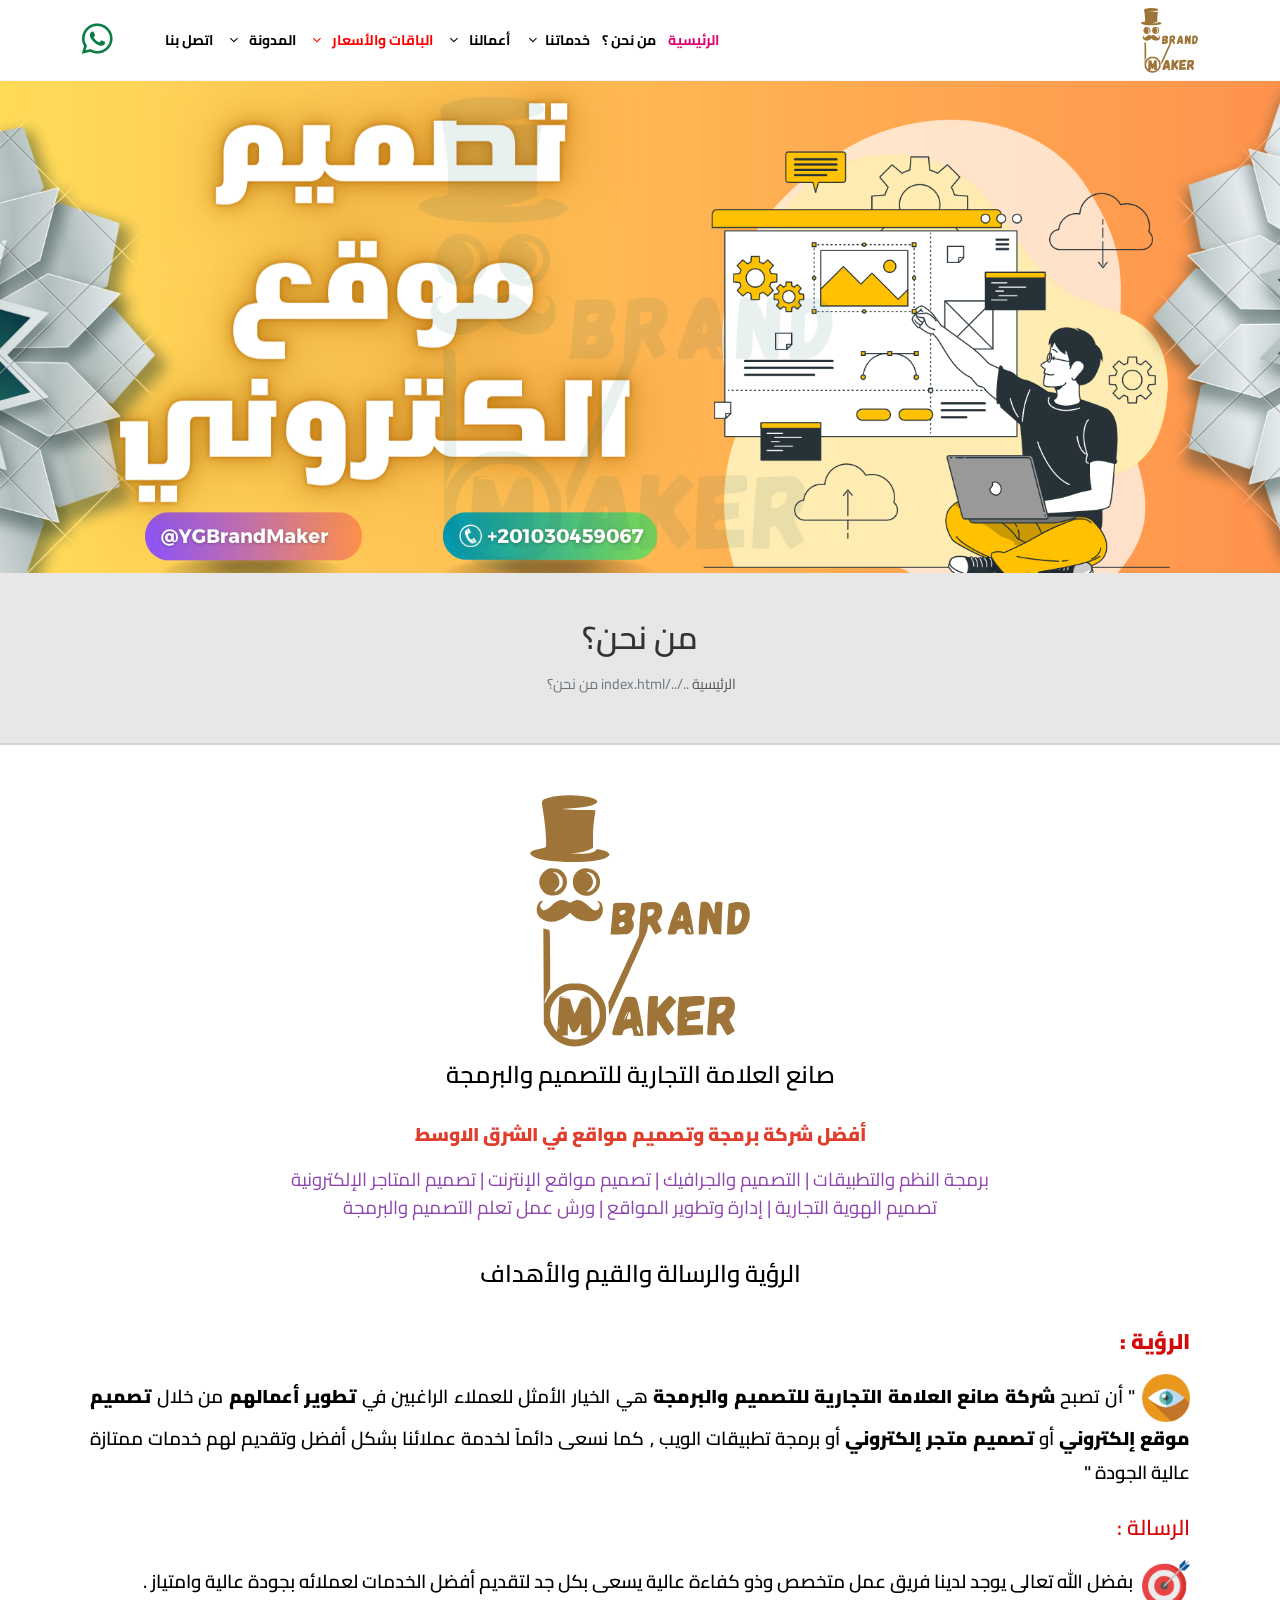
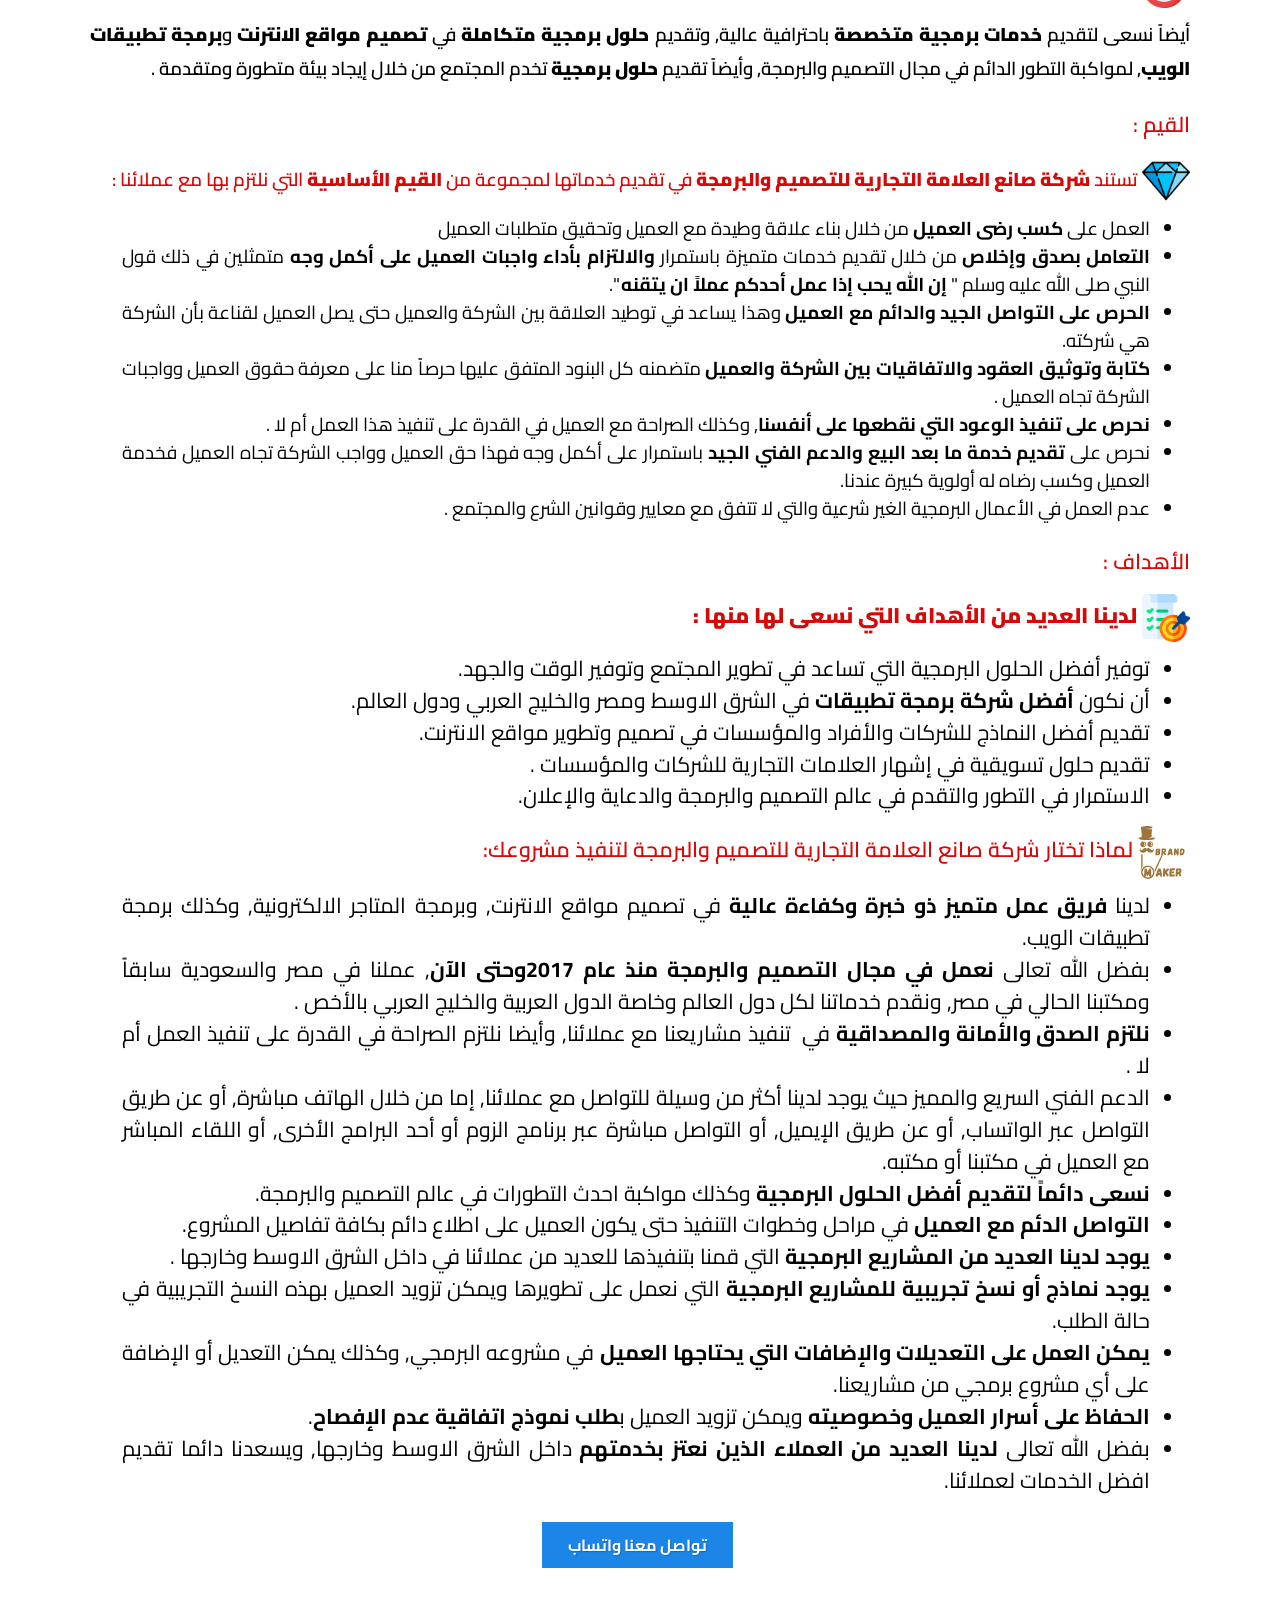
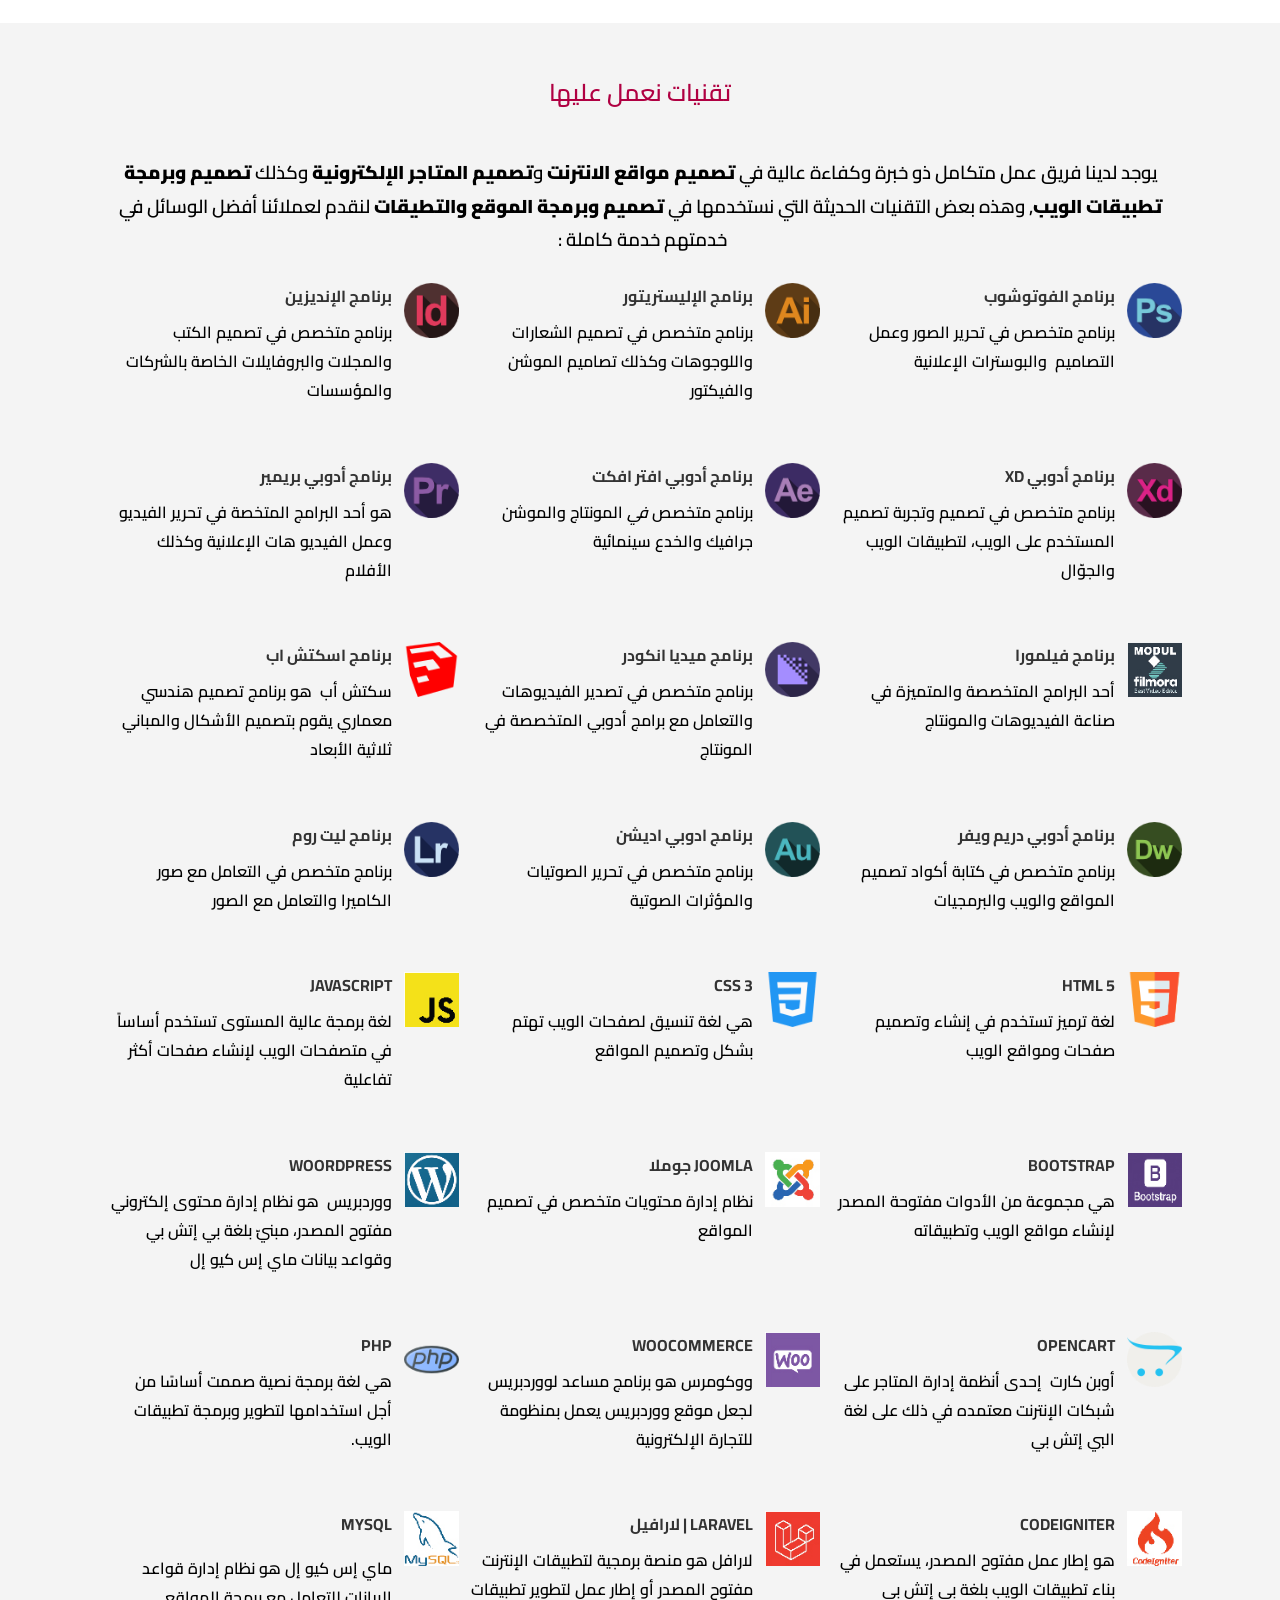
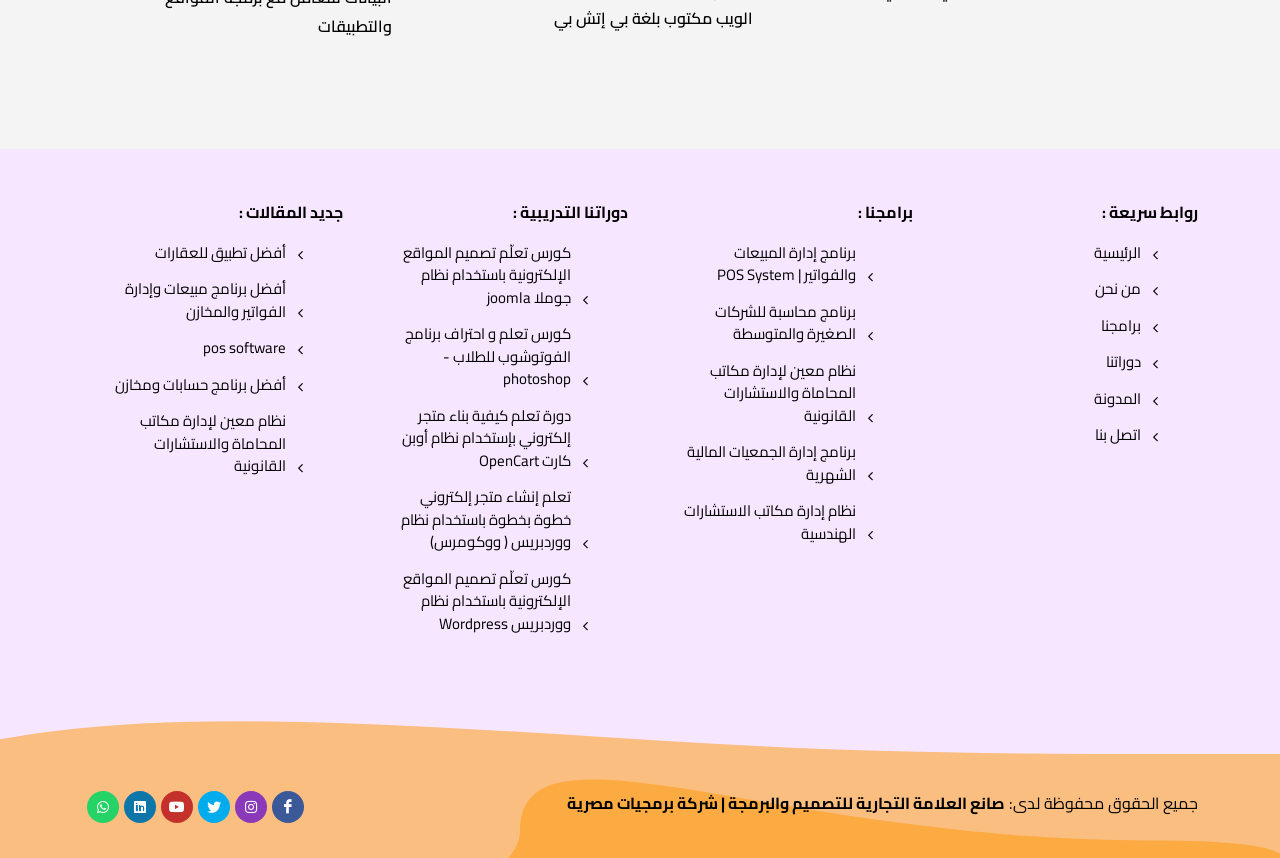
==== commit 0310217d: "3 3" ====
--- a/about.html
+++ b/about.html
@@ -1,549 +1,7142 @@
-<html lang="ar" class="translated-rtl"><head>
-      <meta charset="utf-8">
-      <title>YG Brand Maker</title>
-      <!--Mega Tags-->
-      <meta name="description" content="Creative Agency, Marketing Agency Template">
-      <meta name="keywords" content="Creative Agency, Marketing Agency">
-      <meta name="author" content="SeparateWeb">
-      <meta name="viewport" content="width=device-width, initial-scale=1, shrink-to-fit=no">
-      <meta http-equiv="X-UA-Compatible" content="IE=edge">
-      <meta name="theme-color" content="#111">
-      <!--Website Favicon Logo-->
-      <link href="images/favicon.png" rel="icon">
-      <!--Plugin CSS Files-->
-      <link href="css/bootstrap.min.css" rel="stylesheet">
-      <link href="css/blueket.plugin.css" rel="stylesheet">
-      <!-- google font -->
-      <link href="https://fonts.googleapis.com/css2?family=Inter:wght@400;500;600;700;800;900&amp;family=Open+Sans:wght@400;500;600&amp;display=swap" rel="stylesheet">
-      <!--Custom CSS File-->   
-      <link href="css/style.css" rel="stylesheet">
-      <link href="css/responsive.css" rel="stylesheet">
-      <link href="css/colormode.css" rel="stylesheet">
-   <link type="text/css" rel="stylesheet" charset="UTF-8" href="https://www.gstatic.com/_/translate_http/_/ss/k=translate_http.tr.ER4joWrGMms.R.W.O/d=0/rs=AN8SPfoxdTL13DY0pmmXssbsBTFUq5LO-A/m=el_main_css"></head>
-   <body>
-     <!--Start header -->
-     <header class="header animation sticky">
-      <div class="container">
-         <div class="wrapper">
-            <!-- header logo -->
-            <div class="header-item-left">
-               <a href="index.html" class="brandlogo">
-               <img src="images/logo-white.svg" alt="شعار" class="light">
-               <img src="images/logo-black.svg" alt="شعار" class="dark">
-               </a>
+<!DOCTYPE html>
+<html dir="rtl" lang="ar">
+
+
+<head>
+
+    <meta http-equiv="content-type" content="text/html; charset=utf-8" />
+    <meta name="author" content="SemiColonWeb" />
+    <!-- Document Title ============================================= -->
+    <title>صانع العلامة التجارية للتصميم والبرمجة | شركة برمجيات مصرية</title>
+    <meta name="keywords" content="شركة تصميم مواقع في الشرق الاوسط, شركة تصميم مواقع في مسقط, شركة برمجة مواقع في الشرق الاوسط, شركة تصميم في الشرق الاوسط, شركة تصميم في مسقط, شركة برمجة في مسقط, شركة برمجة في الشرق الاوسط, شركة دعاية واعلان في الشرق الاوسط, شركة برمجيات , برنامج المحامي, برنامج المحامي الذكي, برنامج إدارة مكاتب المحاماة, برنامج ورشة صيانة سيارات, برنامج إدارة الموارد البشرية, برنامج إدارة العقارات, برنامج الفواتير, برنامج إدارة العملاء" />
+    <meta name="description" content="شركة تصميم مواقع في الشرق الاوسط | مسقط, شركة برمجة مواقع في الشرق الاوسط | مسقط, شركة برمجة في الشرق الاوسط | مسقط , شركة برمجيات" />
+    <meta name="viewport" content="width=device-width, initial-scale=1" />
+
+    
+
+
+    
+
+    <link rel="shortcut icon" href="images/setting/logo.svg">
+
+    
+        <script type="application/ld+json">
+        {
+            "@context": "https://schema.org",
+            "@type": "WebSite",
+            "url": "https://ygbrandmaker.tech/about",
+            "name": "صانع العلامة التجارية للتصميم والبرمجة | شركة برمجيات مصرية",
+            "image": "https://ygbrandmaker.tech/images/setting/logo.svg",
+            "description": "شركة تصميم مواقع في الشرق الاوسط | مسقط, شركة برمجة مواقع في الشرق الاوسط | مسقط, شركة برمجة في الشرق الاوسط | مسقط , شركة برمجيات"
+        }
+    </script>
+    
+
+
+<!-- Stylesheets
+============================================= -->
+    <link href="https://fonts.googleapis.com/css?family=Rubik:300,400,500,700|Playfair+Display:700,700i,900&amp;display=swap" rel="stylesheet" type="text/css" />
+    <link rel="stylesheet" href="frontend2/css/bootstrap.css" type="text/css" />
+    <link rel="stylesheet" href="frontend2/style.css" type="text/css" />
+    <link rel="stylesheet" href="frontend2/css/dark.css" type="text/css" />
+    <link rel="stylesheet" href="frontend2/css/font-icons.css" type="text/css" />
+    <link rel="stylesheet" href="frontend2/css/animate.css" type="text/css" />
+    <link rel="stylesheet" href="frontend2/css/magnific-popup.css" type="text/css" />
+    <link rel="stylesheet" href="index.html" type="text/css" />
+    <link rel="stylesheet" href="frontend2/style-rtl.css" type="text/css" />
+
+
+    <!-- Home Demo Specific Stylesheet -->
+    <link rel="stylesheet" href="frontend2/demos/interior-design/interior-design.css" type="text/css" />
+    <link rel="stylesheet" href="frontend2/demos/interior-design/css/fonts.css" type="text/css" />
+    <link rel="stylesheet" href="frontend2/css/custom.css" type="text/css" />
+    <link rel="stylesheet" href="frontend2/css/colors8b24.css?color=1c85e8" type="text/css" />
+
+    <!-- SLIDER REVOLUTION 5.x CSS SETTINGS -->
+    <link rel="stylesheet" type="text/css" href="frontend2/include/rs-plugin/css/settings.css" media="screen" />
+    <link rel="stylesheet" type="text/css" href="frontend2/include/rs-plugin/css/layers.css">
+    <link rel="stylesheet" type="text/css" href="frontend2/include/rs-plugin/css/navigation.css">
+
+    
+    <script src="../kit.fontawesome.com/b3ad378e4c.js" crossorigin="anonymous"></script>
+
+
+    
+    <link rel="preconnect" href="https://fonts.googleapis.com/">
+    <link rel="preconnect" href="https://fonts.gstatic.com/" crossorigin>
+    <link href="https://fonts.googleapis.com/css2?family=Cairo:wght@300;400;500;600;700;800;900&amp;display=swap" rel="stylesheet">
+    
+
+
+    
+    <link rel="stylesheet" href="frontend/assets/custom.css" type="text/css" />
+
+    <style>
+        
+    </style>
+
+
+    <!-- Messenger المكون الإضافي "دردشة" Code -->
+    <div id="fb-root"></div>
+
+    <!-- Your المكون الإضافي "دردشة" code -->
+    <div id="fb-customer-chat" class="fb-customerchat">
+    </div>
+
+    <script>
+      var chatbox = document.getElementById('fb-customer-chat');
+      chatbox.setAttribute("page_id", "110523958140654");
+      chatbox.setAttribute("attribution", "biz_inbox");
+    </script>
+
+    <!-- Your SDK code -->
+    <script>
+      window.fbAsyncInit = function() {
+        FB.init({
+          xfbml            : true,
+          version          : 'v13.0'
+        });
+      };
+
+      (function(d, s, id) {
+        var js, fjs = d.getElementsByTagName(s)[0];
+        if (d.getElementById(id)) return;
+        js = d.createElement(s); js.id = id;
+        js.src = '../connect.facebook.net/ar_AR/sdk/xfbml.customerchat.js';
+        fjs.parentNode.insertBefore(js, fjs);
+      }(document, 'script', 'facebook-jssdk'));
+    </script>
+
+
+
+    <!-- Global site tag (gtag.js) - Google Analytics -->
+    <script async src="https://www.googletagmanager.com/gtag/js?id=G-STNB6DB6FD"></script>
+    <script>
+      window.dataLayer = window.dataLayer || [];
+      function gtag(){dataLayer.push(arguments);}
+      gtag('js', new Date());
+
+      gtag('config', 'G-STNB6DB6FD');
+    </script>
+
+
+    <!-- Global site tag (gtag.js) - Google Analytics -->
+    <script async src="https://www.googletagmanager.com/gtag/js?id=UA-161591549-2"></script>
+    <script>
+      window.dataLayer = window.dataLayer || [];
+      function gtag(){dataLayer.push(arguments);}
+      gtag('js', new Date());
+
+      gtag('config', 'UA-161591549-2');
+    </script>
+
+
+
+    <meta name="msvalidate.01" content="11ADAB562A1BDD80B3274754EC96B2B2" />
+
+
+
+
+
+
+
+
+
+
+
+
+
+
+
+
+
+
+    <!-- GetButton.io widget -->
+    <script type="text/javascript">
+        (function () {
+            var options = {
+                whatsapp: "201030459067", // WhatsApp number
+                call_to_action: "كيف يمكننا مساعدتكم", // Call to action
+                button_color: "#FF6550", // Color of button
+                position: "right", // Position may be 'right' or 'left'
+            };
+            var proto = 'about.html', host = "getbutton.io", url = proto + '//static.' + host;
+            var s = document.createElement('script'); s.type = 'text/javascript'; s.async = true; s.src = url + '/widget-send-button/js/init.js';
+            s.onload = function () { WhWidgetSendButton.init(host, proto, options); };
+            var x = document.getElementsByTagName('script')[0]; x.parentNode.insertBefore(s, x);
+        })();
+    </script>
+
+    <style>
+        .sbsi7l-0.evMtho {
+            display: none;
+        }
+    </style>
+    <!-- /GetButton.io widget -->
+
+
+
+    <style>
+            </style>
+
+</head>
+
+<body class="stretched side-push-panel rtl">
+
+
+<!-- Document Wrapper
+============================================= -->
+<div id="wrapper" class="clearfix">
+
+    <!-- Header ============================================= -->
+    <header id="header" class="header-size-md" data-sticky-shrink="false">
+    <div id="header-wrap">
+        <div class="container">
+            <div class="header-row justify-content-between">
+
+                <!-- Logo
+                ============================================= -->
+                <div id="logo" class="me-lg-0">
+                    <a href="index.html" class="standard-logo"><img src="images/setting/logo.svg" alt="صانع العلامة التجارية للتصميم والبرمجة | شركة برمجيات مصرية"></a>
+                    <a href="index.html" class="retina-logo"><img src="images/setting/logo.svg" alt="صانع العلامة التجارية للتصميم والبرمجة | شركة برمجيات مصرية"></a>
+                </div><!-- #logo end -->
+
+                <div class="header-misc">
+
+                    <!-- Top Search
+                    ============================================= -->
+                    <div class="">
+                        <a href="https://wa.me/201030459067" target="_blank" style="font-size: 35px; color: #0a7d43" >
+                            <i class="icon-whatsapp"></i>
+                        </a>
+                    </div><!-- #top-search end -->
+
+                </div>
+
+                <div id="primary-menu-trigger">
+                    <svg class="svg-trigger" viewBox="0 0 100 100"><path d="m 30,33 h 40 c 3.722839,0 7.5,3.126468 7.5,8.578427 0,5.451959 -2.727029,8.421573 -7.5,8.421573 h -20"></path><path d="m 30,50 h 40"></path><path d="m 70,67 h -40 c 0,0 -7.5,-0.802118 -7.5,-8.365747 0,-7.563629 7.5,-8.634253 7.5,-8.634253 h 20"></path></svg>
+                </div>
+
+                <!-- Primary Navigation
+                ============================================= -->
+                <nav class="primary-menu with-arrows">
+
+                    <ul class="menu-container">
+                        <li class="menu-item current"><a class="menu-link" href="index.html"><div>الرئيسية</div></a></li>
+                        <li class="menu-item "><a class="menu-link" href="about.html"><div>من نحن ؟</div></a></li>
+
+                        
+
+                        <li class="menu-item mega-menu mega-menu-full">
+                            <a class="menu-link" href="#"><div>خدماتنا</div></a>
+                            <div class="mega-menu-content mega-menu-style-2 pt-3 pb-3">
+                                <div class="container">
+                                    <div class="row ">
+                                                                                    <ul class="sub-menu-container mega-menu-column col-6 p-0 ">
+                                                <li class="menu-item ">
+                                                    <a class="menu-link" href="service/Programming-websites-special-programming.html">
+                                                        <div><i class="icon-check1"></i>برمجة موقع الإنترنت - برمجة خاصة</div>
+                                                    </a>
+                                                </li>
+                                            </ul>
+                                                                                    <ul class="sub-menu-container mega-menu-column col-6 p-0 ">
+                                                <li class="menu-item ">
+                                                    <a class="menu-link" href="service/Website-Design.html">
+                                                        <div><i class="icon-check1"></i>تصميم مواقع انترنت</div>
+                                                    </a>
+                                                </li>
+                                            </ul>
+                                                                                    <ul class="sub-menu-container mega-menu-column col-6 p-0 ">
+                                                <li class="menu-item ">
+                                                    <a class="menu-link" href="service/e-commerce-store-design.html">
+                                                        <div><i class="icon-check1"></i>تصميم متجر إلكتروني</div>
+                                                    </a>
+                                                </li>
+                                            </ul>
+                                                                                    <ul class="sub-menu-container mega-menu-column col-6 p-0 ">
+                                                <li class="menu-item ">
+                                                    <a class="menu-link" href="service/law-firm-website-design.html">
+                                                        <div><i class="icon-check1"></i>تصميم موقع مكتب محاماة</div>
+                                                    </a>
+                                                </li>
+                                            </ul>
+                                                                                    <ul class="sub-menu-container mega-menu-column col-6 p-0 ">
+                                                <li class="menu-item ">
+                                                    <a class="menu-link" href="service/School-website-design.html">
+                                                        <div><i class="icon-check1"></i>تصميم موقع مدرسة</div>
+                                                    </a>
+                                                </li>
+                                            </ul>
+                                                                                    <ul class="sub-menu-container mega-menu-column col-6 p-0 ">
+                                                <li class="menu-item ">
+                                                    <a class="menu-link" href="service/Tourist-website-design.html">
+                                                        <div><i class="icon-check1"></i>تصميم موقع سياحي</div>
+                                                    </a>
+                                                </li>
+                                            </ul>
+                                                                                    <ul class="sub-menu-container mega-menu-column col-6 p-0 ">
+                                                <li class="menu-item ">
+                                                    <a class="menu-link" href="service/Contracting-company-website-design.html">
+                                                        <div><i class="icon-check1"></i>تصميم موقع شركة مقاولات</div>
+                                                    </a>
+                                                </li>
+                                            </ul>
+                                                                                    <ul class="sub-menu-container mega-menu-column col-6 p-0 ">
+                                                <li class="menu-item ">
+                                                    <a class="menu-link" href="service/Real-estate-website-design.html">
+                                                        <div><i class="icon-check1"></i>تصميم موقع عقارات</div>
+                                                    </a>
+                                                </li>
+                                            </ul>
+                                                                                    <ul class="sub-menu-container mega-menu-column col-6 p-0 ">
+                                                <li class="menu-item ">
+                                                    <a class="menu-link" href="service/wordpress-website-design.html">
+                                                        <div><i class="icon-check1"></i>تصميم موقع وورد بريس</div>
+                                                    </a>
+                                                </li>
+                                            </ul>
+                                                                                    <ul class="sub-menu-container mega-menu-column col-6 p-0 ">
+                                                <li class="menu-item ">
+                                                    <a class="menu-link" href="service/Joomla-website-design.html">
+                                                        <div><i class="icon-check1"></i>تصميم موقع جوملا</div>
+                                                    </a>
+                                                </li>
+                                            </ul>
+                                                                                    <ul class="sub-menu-container mega-menu-column col-6 p-0 ">
+                                                <li class="menu-item ">
+                                                    <a class="menu-link" href="service/Designing-books%2c-magazines-and-profiles.html">
+                                                        <div><i class="icon-check1"></i>تصميم الكتب والمجلات والبروفايل</div>
+                                                    </a>
+                                                </li>
+                                            </ul>
+                                                                                    <ul class="sub-menu-container mega-menu-column col-6 p-0 ">
+                                                <li class="menu-item ">
+                                                    <a class="menu-link" href="service/E-commerce-design-services.html">
+                                                        <div><i class="icon-check1"></i>خدمات تصميم المتاجر الإلكترونية</div>
+                                                    </a>
+                                                </li>
+                                            </ul>
+                                                                                    <ul class="sub-menu-container mega-menu-column col-6 p-0 ">
+                                                <li class="menu-item ">
+                                                    <a class="menu-link" href="service/Designing-advertising-videos-and-motion-graphics.html">
+                                                        <div><i class="icon-check1"></i>تصميم الفيديوهات الإعلانية والموشن جرافيك</div>
+                                                    </a>
+                                                </li>
+                                            </ul>
+                                                                                    <ul class="sub-menu-container mega-menu-column col-6 p-0 ">
+                                                <li class="menu-item ">
+                                                    <a class="menu-link" href="service/Website-design-services.html">
+                                                        <div><i class="icon-check1"></i>خدمات تصميم المواقع الإلكترونية</div>
+                                                    </a>
+                                                </li>
+                                            </ul>
+                                                                                    <ul class="sub-menu-container mega-menu-column col-6 p-0 ">
+                                                <li class="menu-item ">
+                                                    <a class="menu-link" href="service/business-identity-design.html">
+                                                        <div><i class="icon-check1"></i>تصميم الهوية التجارية</div>
+                                                    </a>
+                                                </li>
+                                            </ul>
+                                                                            </div>
+                                </div>
+                            </div>
+                        </li>
+
+
+                        <li class="menu-item mega-menu mega-menu-full">
+                            <!-- <a class="menu-link" href="#"><div>برامجنا</div></a>
+                            <div class="mega-menu-content mega-menu-style-2 pt-3 pb-3">
+                                <div class="container">
+                                    <div class="row ">
+                                                                                    <ul class="sub-menu-container mega-menu-column col-6 p-0 ">
+                                                <li class="menu-item ">
+                                                    <a class="menu-link" href="our_software/mueen-law.html">
+                                                        <div>
+                                                            <img src="images/software/1662045239logo.png" width="46" alt="نظام معين لإدارة مكاتب المحاماة والاستشارات القانونية">
+                                                            نظام معين لإدارة مكاتب المحاماة والاستشارات القانونية
+
+                                                        </div>
+                                                    </a>
+                                                </li>
+                                            </ul>
+                                                                                    <ul class="sub-menu-container mega-menu-column col-6 p-0 ">
+                                                <li class="menu-item ">
+                                                    <a class="menu-link" href="our_software/garage.html">
+                                                        <div>
+                                                            <img src="images/software/1663085637logo-smart-garage-06.png" width="46" alt="نظام الجراج الذكي | برنامج إدارة ورشة صيانة سيارات">
+                                                            نظام الجراج الذكي | برنامج إدارة ورشة صيانة سيارات
+
+                                                        </div>
+                                                    </a>
+                                                </li>
+                                            </ul>
+                                                                                    <ul class="sub-menu-container mega-menu-column col-6 p-0 ">
+                                                <li class="menu-item ">
+                                                    <a class="menu-link" href="our_software/property-management-software.html">
+                                                        <div>
+                                                            <img src="images/software/1662875143estate-02.png" width="46" alt="برنامج إدارة العقارات والأملاك">
+                                                            برنامج إدارة العقارات والأملاك
+
+                                                        </div>
+                                                    </a>
+                                                </li>
+                                            </ul>
+                                                                                    <ul class="sub-menu-container mega-menu-column col-6 p-0 ">
+                                                <li class="menu-item ">
+                                                    <a class="menu-link" href="our_software/Accounting-software.html">
+                                                        <div>
+                                                            <img src="images/software/1662224141logo2.png" width="46" alt="برنامج محاسبة للشركات الصغيرة والمتوسطة">
+                                                            برنامج محاسبة للشركات الصغيرة والمتوسطة
+
+                                                        </div>
+                                                    </a>
+                                                </li>
+                                            </ul>
+                                                                                    <ul class="sub-menu-container mega-menu-column col-6 p-0 ">
+                                                <li class="menu-item ">
+                                                    <a class="menu-link" href="our_software/e-invoice-software.html">
+                                                        <div>
+                                                            <img src="images/software/1663091937invoice.png" width="46" alt="برنامج الفاتورة الإلكترونية">
+                                                            برنامج الفاتورة الإلكترونية
+
+                                                        </div>
+                                                    </a>
+                                                </li>
+                                            </ul>
+                                                                                    <ul class="sub-menu-container mega-menu-column col-6 p-0 ">
+                                                <li class="menu-item ">
+                                                    <a class="menu-link" href="our_software/pos-Software.html">
+                                                        <div>
+                                                            <img src="images/software/1662629584helixpos_logo-01.png" width="46" alt="برنامج إدارة المبيعات والفواتير | POS System">
+                                                            برنامج إدارة المبيعات والفواتير | POS System
+
+                                                        </div>
+                                                    </a>
+                                                </li>
+                                            </ul>
+                                                                                    <ul class="sub-menu-container mega-menu-column col-6 p-0 ">
+                                                <li class="menu-item ">
+                                                    <a class="menu-link" href="our_software/brn-mg-d-r-lmd-rs.html">
+                                                        <div>
+                                                            <img src="images/software/1663086943logo.png" width="46" alt="برنامج إدارة المدارس">
+                                                            برنامج إدارة المدارس
+
+                                                        </div>
+                                                    </a>
+                                                </li>
+                                            </ul>
+                                                                                    <ul class="sub-menu-container mega-menu-column col-6 p-0 ">
+                                                <li class="menu-item ">
+                                                    <a class="menu-link" href="our_software/HR-management-system.html">
+                                                        <div>
+                                                            <img src="images/software/1663091620hr-manager.png" width="46" alt="نظام إدارة الموارد البشرية HR">
+                                                            نظام إدارة الموارد البشرية HR
+
+                                                        </div>
+                                                    </a>
+                                                </li>
+                                            </ul>
+                                                                                    <ul class="sub-menu-container mega-menu-column col-6 p-0 ">
+                                                <li class="menu-item ">
+                                                    <a class="menu-link" href="our_software/library-management-system.html">
+                                                        <div>
+                                                            <img src="images/software/1663087449bookshelf.png" width="46" alt="نظام إدارة المكتبات والكتب">
+                                                            نظام إدارة المكتبات والكتب
+
+                                                        </div>
+                                                    </a>
+                                                </li>
+                                            </ul>
+                                                                                    <ul class="sub-menu-container mega-menu-column col-6 p-0 ">
+                                                <li class="menu-item ">
+                                                    <a class="menu-link" href="our_software/ecommerce.html">
+                                                        <div>
+                                                            <img src="images/software/1653110414online-shop.png" width="46" alt="تصميم وبرمجة المتجر الإلكتروني">
+                                                            تصميم وبرمجة المتجر الإلكتروني
+
+                                                        </div>
+                                                    </a>
+                                                </li>
+                                            </ul>
+                                                                                    <ul class="sub-menu-container mega-menu-column col-6 p-0 ">
+                                                <li class="menu-item ">
+                                                    <a class="menu-link" href="our_software/financial-association-system.html">
+                                                        <div>
+                                                            <img src="images/software/1663091787money-bag.png" width="46" alt="برنامج إدارة الجمعيات المالية الشهرية">
+                                                            برنامج إدارة الجمعيات المالية الشهرية
+
+                                                        </div>
+                                                    </a>
+                                                </li>
+                                            </ul>
+                                                                                    <ul class="sub-menu-container mega-menu-column col-6 p-0 ">
+                                                <li class="menu-item ">
+                                                    <a class="menu-link" href="our_software/Project-Management-Software.html">
+                                                        <div>
+                                                            <img src="images/software/1663092432engineers.png" width="46" alt="برنامج إدارة المشاريع">
+                                                            برنامج إدارة المشاريع
+
+                                                        </div>
+                                                    </a>
+                                                </li>
+                                            </ul>
+                                                                                    <ul class="sub-menu-container mega-menu-column col-6 p-0 ">
+                                                <li class="menu-item ">
+                                                    <a class="menu-link" href="our_software/Tailoring-shop-management-system.html">
+                                                        <div>
+                                                            <img src="images/software/1663092088sewing-machine.png" width="46" alt="برنامج إدارة محلات الخياطة والتفضيل">
+                                                            برنامج إدارة محلات الخياطة والتفضيل
+
+                                                        </div>
+                                                    </a>
+                                                </li>
+                                            </ul>
+                                                                                    <ul class="sub-menu-container mega-menu-column col-6 p-0 ">
+                                                <li class="menu-item ">
+                                                    <a class="menu-link" href="our_software/Engineering-consulting-office-management-system.html">
+                                                        <div>
+                                                            <img src="images/software/1663092410engineering.png" width="46" alt="نظام إدارة مكاتب الاستشارات الهندسية">
+                                                            نظام إدارة مكاتب الاستشارات الهندسية
+
+                                                        </div>
+                                                    </a>
+                                                </li>
+                                            </ul>
+                                                                            </div>
+                                </div>
+                            </div>
+                        </li>
+
+
+                        
+
+
+
+
+
+
+
+
+
+
+
+
+
+
+
+                        --> <!-- <li class="menu-item"><a class="menu-link" href="#"><div>   المعرض </div></a>
+
+                            <ul class="sub-menu-container">
+
+                                <li class="menu-item">
+                                    <a class="menu-link" href="#"><div><i class="icon-check1"></i>معرض الصور</div></a>
+                                                                            <ul class="sub-menu-container">
+                                                                                            <li class="menu-item">
+                                                    <a class="menu-link" href="galleries_category/Logos.html">
+                                                        <div><i class="icon-check1"></i>قسم الشعارات</div>
+                                                    </a>
+                                                </li>
+                                                                                            <li class="menu-item">
+                                                    <a class="menu-link" href="galleries_category/brochures.html">
+                                                        <div><i class="icon-check1"></i>قسم البروشورات</div>
+                                                    </a>
+                                                </li>
+                                                                                    </ul>
+                                                                    </li>
+
+                                <li class="menu-item">
+                                    <a class="menu-link" href="#"><div><i class="icon-check1"></i>معرض الفيديو</div></a>
+                                                                            <ul class="sub-menu-container">
+                                                                                            <li class="menu-item">
+                                                    <a class="menu-link" href="videos_category/software.html">
+                                                        <div><i class="icon-check1"></i>قسم البرمجيات</div>
+                                                    </a>
+                                                </li>
+                                                                                            <li class="menu-item">
+                                                    <a class="menu-link" href="videos_category/website.html">
+                                                        <div><i class="icon-check1"></i>قسم تصميم المواقع</div>
+                                                    </a>
+                                                </li>
+                                                                                            <li class="menu-item">
+                                                    <a class="menu-link" href="videos_category/joomla3.html">
+                                                        <div><i class="icon-check1"></i>كورس تعلم تصميم المواقع باستخدام جوملا3</div>
+                                                    </a>
+                                                </li>
+                                                                                            <li class="menu-item">
+                                                    <a class="menu-link" href="videos_category/reqaa.html">
+                                                        <div><i class="icon-check1"></i>ورشة تحسين الخط العربي | خط الرقعة</div>
+                                                    </a>
+                                                </li>
+                                                                                            <li class="menu-item">
+                                                    <a class="menu-link" href="videos_category/Naskh.html">
+                                                        <div><i class="icon-check1"></i>ورشة تحسين الخط العربي | خط النسخ</div>
+                                                    </a>
+                                                </li>
+                                                                                            <li class="menu-item">
+                                                    <a class="menu-link" href="videos_category/motion-graphics.html">
+                                                        <div><i class="icon-check1"></i>مشاريع موشن جرافيك</div>
+                                                    </a>
+                                                </li>
+                                                                                            <li class="menu-item">
+                                                    <a class="menu-link" href="videos_category/short-advertising-videos.html">
+                                                        <div><i class="icon-check1"></i>فيديوهات إعلانية قصيرة</div>
+                                                    </a>
+                                                </li>
+                                                                                            <li class="menu-item">
+                                                    <a class="menu-link" href="videos_category/Online-store-videos.html">
+                                                        <div><i class="icon-check1"></i>شرح المتجر الالكتروني</div>
+                                                    </a>
+                                                </li>
+                                                                                    </ul>
+                                                                    </li>
+
+                            </ul>
+                        </li>
+
+
+                        --><li class="menu-item"><a class="menu-link" href="#"><div>  أعمالنا </div></a>
+                            <ul class="sub-menu-container">
+                                                                    <li class="menu-item">
+                                        <a class="menu-link" href="projects_category/Examples-of-our-web-design-work.html">
+                                            <div><i class="icon-check1"></i>نماذج من اعمالنا في تصميم المواقع</div>
+                                        </a>
+                                    </li>
+                                                                    <li class="menu-item">
+                                        <a class="menu-link" href="projects_category/Store-Models.html">
+                                            <div><i class="icon-check1"></i>نماذج لتصميم المتاجر الإلكترونية</div>
+                                        </a>
+                                    </li>
+                                
+                                <li class="menu-item">
+                                    <a class="menu-link" href="all_projects.html">
+                                        <div><i class="icon-check1"></i>جميع المشاريع</div>
+                                    </a>
+                                </li>
+                            </ul>
+                        </li>
+
+
+                        <li class="menu-item"><a class="menu-link" href="#"><div class="text-danger">  الباقات والأسعار </div></a>
+                            <ul class="sub-menu-container">
+                                <li class="menu-item">
+                                    <a class="menu-link" href="Website_package.html">
+                                        <div><i class="icon-check1"></i>باقات تصميم المواقع الالكترونية</div>
+                                    </a>
+                                </li>
+
+                                <li class="menu-item">
+                                    <a class="menu-link" href="Store_package.html">
+                                        <div><i class="icon-check1"></i>باقات تصميم المتاجر الالكترونية</div>
+                                    </a>
+                                </li>
+
+                                <li class="menu-item">
+                                    <a class="menu-link" href="Host_package.html">
+                                        <div><i class="icon-check1"></i>باقات استضافة المواقع</div>
+                                    </a>
+                                </li>
+                            </ul>
+                        </li>
+
+
+                        <!-- <li class="menu-item"><a class="menu-link" href="#"><div>  الكورسات التعليمية </div></a>
+                            <ul class="sub-menu-container">
+                                                                                                            <li class="menu-item">
+                                            <a class="menu-link" href="courses_category/Design-and-Graphics.html">
+                                                <div>
+                                                    <i class="icon-check1"></i>التصميم والجرافيك ( 1 )
+                                                </div>
+                                            </a>
+                                        </li>
+                                                                                                                                                <li class="menu-item">
+                                            <a class="menu-link" href="courses_category/Learn-programming.html">
+                                                <div>
+                                                    <i class="icon-check1"></i>تعلم البرمجة ( 1 )
+                                                </div>
+                                            </a>
+                                        </li>
+                                                                                                                                                <li class="menu-item">
+                                            <a class="menu-link" href="courses_category/website-design.html">
+                                                <div>
+                                                    <i class="icon-check1"></i>تصميم المواقع الإلكترونية ( 2 )
+                                                </div>
+                                            </a>
+                                        </li>
+                                                                                                                                                <li class="menu-item">
+                                            <a class="menu-link" href="courses_category/e-commerce-store-design.html">
+                                                <div>
+                                                    <i class="icon-check1"></i>تصميم المتاجر الإلكترونية ( 2 )
+                                                </div>
+                                            </a>
+                                        </li>
+                                                                                                                                                                                                                                                                                                                                                                                    <li class="menu-item">
+                                    <a class="menu-link" href="all_courses.html"><div><i class="icon-check1"></i>جميع الدورات التدريبية</div></a>
+                                </li>
+                            </ul>
+                        </li>
+
+
+                        --> <li class="menu-item"><a class="menu-link" href="#"><div>  المدونة </div></a>
+                            <ul class="sub-menu-container">
+                                                                                                            <li class="menu-item">
+                                            <a class="menu-link" href="posts_category/Design-and-Graphics.html">
+                                                <div><i class="icon-check1"></i>التصميم والجرافيك</div>
+                                            </a>
+                                        </li>
+                                                                                                                                                <li class="menu-item">
+                                            <a class="menu-link" href="posts_category/website-design.html">
+                                                <div><i class="icon-check1"></i>تصميم المواقع الإلكترونية </div>
+                                            </a>
+                                        </li>
+                                                                                                                                                <li class="menu-item">
+                                            
+                                                
+                                            </a>
+                                        </li>
+                                                                                                                                                <li class="menu-item">
+                                           
+                                               
+                                            </a>
+                                        </li>
+                                                                                                                                                                                                                    <li class="menu-item">
+                                            <a class="menu-link" href="posts_category/Websites-that-interest-you.html">
+                                                <div><i class="icon-check1"></i>مواقع تهمك</div>
+                                            </a>
+                                        </li>
+                                                                                                                                                                                                                    <li class="menu-item">
+                                            <a class="menu-link" href="posts_category/designer-library.html">
+                                                <div><i class="icon-check1"></i>مكتبة المصمم </div>
+                                            </a>
+                                        </li>
+                                                                                                                                                <li class="menu-item">
+                                            <a class="menu-link" href="posts_category/Software-and-applications.html">
+                                                <div><i class="icon-check1"></i>برمجيات وتطبيقات </div>
+                                            </a>
+                                        </li>
+                                                                                                    <li class="menu-item">
+                                    <a class="menu-link" href="all_posts.html"><div><i class="icon-check1"></i>جميع المقالات </div></a>
+                                </li>
+                            </ul>
+                        </li>
+
+                        <li class="menu-item"><a class="menu-link" href="contact_us.html"><div>اتصل بنا</div></a></li>
+
+                    </ul>
+
+                </nav><!-- #primary-menu end -->
+
             </div>
-            <!-- header nav -->
-            <div class="header-item-center hic">
-               <div class="overlay"></div>
-               <nav class="menu animation" id="menu">
-                  <div class="menu-mobile-header">
-                     <button type="button" class="menu-mobile-arrow"><i class="fa-solid fa-angle-left"></i></button>
-                     <div class="menu-mobile-title"></div>
-                     <button type="button" class="menu-mobile-close"><i class="fa-solid fa-xmark"></i></button>
-                  </div>
-                  <ul class="menu-section">
-                     <li class="menu-item-has-children">
-                        <a href="#."><font style="vertical-align: inherit;"><font style="vertical-align: inherit;">خدمات</font></font><i class="fa-solid fa-angle-down"></i></a>
-                        <div class="menu-subs menu-column-1">
-                           <ul>
-                            
-                            <li><a href="services-marketing-agency.html"><font style="vertical-align: inherit;"><font style="vertical-align: inherit;">وكالة التسويق</font></font></a></li>
-                            <li><a href="services-web-design.html"><font style="vertical-align: inherit;"><font style="vertical-align: inherit;">تصميم المواقع</font></font></a></li>
-                            <li><a href="services-app-development.html"><font style="vertical-align: inherit;"><font style="vertical-align: inherit;">تطوير التطبيقات</font></font></a></li>
-                            <li><a href="services-business-startup.html"><font style="vertical-align: inherit;"><font style="vertical-align: inherit;">بدء الأعمال التجارية</font></font></a></li>
-                            <li><a href="services-graphic-design.html"><font style="vertical-align: inherit;"><font style="vertical-align: inherit;">التصميم الجرافيكي</font></font></a></li>
-                            <li><a href="services-branding-agency.html"><font style="vertical-align: inherit;"><font style="vertical-align: inherit;">وكالة العلامات التجارية</font></font></a></li>                                 
-                            <li><a href="services-digital-agency.html"><font style="vertical-align: inherit;"><font style="vertical-align: inherit;">الوكالة الرقمية</font></font></a></li>
-                            <li><a href="services-freelancer.html"><font style="vertical-align: inherit;"><font style="vertical-align: inherit;">محفظة فريلانسر</font></font></a></li> 
-                           </ul>
+        </div>
+    </div>
+    <div class="header-wrap-clone"></div>
+</header><!-- #header end -->
+
+    <!-- Content ============================================= -->
+    <section id="content">
+        <div class="content-wrap pt-0 pb-0 clearfix">
+    <!-- Slider
+		============================================= -->
+<section id="slider" class="slider-element revslider-wrap clearfix">
+
+    <div id="rev_slider" class="rev_slider"  data-version="5.0">
+        <ul>
+
+                    <li data-transition="fade">
+
+                <!-- MAIN IMAGE -->
+                <img src="images/Sliders/1.png"  alt="تصميم المواقع" >
+                
+
+            </li>
+        
+        </ul>
+    </div>
+
+</section>
+ <!-- Slider end-->
+
+            
+    <!-- Page Title ============================================= -->
+    <section id="page-title" class="page-title-center">
+
+        <div class="container clearfix">
+            <h1>من نحن؟</h1>
+            <ol class="breadcrumb">
+                <li class="breadcrumb-item"><a href="index.html">الرئيسية</a></li>
+                <li class="breadcrumb-item active" aria-current="page">من نحن؟</li>
+            </ol>
+        </div>
+
+    </section>
+    <!-- #page-title end -->
+
+
+    <section id="content" style="background-color: #ffffff" data-animate="fadeInUp">
+        <div class="content-wrap">
+            <div class="container">
+
+                <div class="row ">
+                    <div class="col-md-12 mb-2">
+                        <div class="about-image text-center">
+                            <img src="images/setting/logo.svg" class="" alt="صانع العلامة التجارية للتصميم والبرمجة" width="20%" >
                         </div>
-                     </li>
-                     <li class="menu-item-has-children">
-                        <a href="about.html"><font style="vertical-align: inherit;"><font style="vertical-align: inherit;">معلومات عنا  </font></font></a>
-                     </li>
-                     <li class="menu-item-has-children">
-                        <a href="#."><font style="vertical-align: inherit;"><font style="vertical-align: inherit;">الأسعار</font></font><i class="fa-solid fa-angle-down"></i></a>
-                        <div class="menu-subs menu-column-1">
-                           <ul>
-                              <li><a href="E-Marketing.html"><font style="vertical-align: inherit;"><font style="vertical-align: inherit;">التسويق الإلكتروني</font></font></a></li>
-                              <li><a href="Website-design-and-development.html"><font style="vertical-align: inherit;"><font style="vertical-align: inherit;">تصميم وتطوير الموقع</font></font></a></li>
-                              <li><a href="Visual-identity-design.html"><font style="vertical-align: inherit;"><font style="vertical-align: inherit;">تصميم الهوية المرئية</font></font></a></li>
-                           </ul>
+                    </div>
+
+                    <div class="col-md-12">
+                        <div class="about-content center">
+                            <h2 style="font-size: 24px">صانع العلامة التجارية للتصميم والبرمجة</h2>
+
+                            <div class="pb-2">
+                                <div id="sppb-addon-wrapper-1553240365449">
+<div id="sppb-addon-1553240365449">
+<h2 dir="rtl" style="text-align: center;"><strong><span style="color: #e03e2d;"><span style="font-size: 18.6667px;">أفضل شركة برمجة وتصميم مواقع في الشرق الاوسط</span></span></strong></h2>
+</div>
+</div>
+<div id="sppb-addon-wrapper-1535365384258" dir="rtl">
+<div id="sppb-addon-1535365384258">
+<div style="text-align: center;"><span style="color: #8e44ad;"><span style="font-size: 14pt;">برمجة النظم والتطبيقات | التصميم والجرافيك | تصميم مواقع الإنترنت | تصميم المتاجر الإلكترونية<br />تصميم الهوية التجارية | إدارة وتطوير المواقع | ورش عمل تعلم التصميم والبرمجة</span></span></div>
+<div style="text-align: center;">&nbsp;</div>
+</div>
+</div>
+                            </div>
                         </div>
-                     </li>
-                     <li class="menu-item-has-children">
-                        <a href="#."><font style="vertical-align: inherit;"><font style="vertical-align: inherit;">مَلَفّ</font></font><i class="fa-solid fa-angle-down"></i></a>
-                        <div class="menu-subs menu-column-1">
-                           <ul>
-                              <li><a href="Portfolio-E-Marketing.html"><font style="vertical-align: inherit;"><font style="vertical-align: inherit;">محفظة التسويق الإلكتروني</font></font></a></li>
-                              <li><a href=" Portfolio-Website-design-and-development.html"><font style="vertical-align: inherit;"><font style="vertical-align: inherit;">تصميم موقع المحفظة وتطويره</font></font></a></li>
-                              <li><a href="Portfolio-Visual-identity-design.html"><font style="vertical-align: inherit;"><font style="vertical-align: inherit;">تصميم هوية المحفظة Visua</font></font></a></li>
-                           </ul>
+
+                        <div class="pb-2">
+                            <h2 class="pb-2 center" style="font-size: 24px">
+                                الرؤية والرسالة والقيم والأهداف
+                            </h2>
+
+                            <h2 style="text-align: justify;"><span style="font-size: 16pt;"><strong><span style="color: #d60808;">الرؤية :</span></strong></span></h2>
+<p style="text-align: justify;"><span style="font-size: 14pt; color: #000000;"><strong style="font-size: 21.3333px;"><span style="color: #d60808;"><img src="[data-uri]" width="48" height="48" /> </span></strong>" أن تصبح <strong>شركة صانع العلامة التجارية للتصميم والبرمجة</strong> هي الخيار الأمثل للعملاء الراغبين في <strong>تطوير أعمالهم</strong> من خلال <strong>تصميم موقع إلكتروني</strong> أو <strong>تصميم متجر إلكتروني</strong> أو برمجة تطبيقات الويب , كما نسعى دائماً لخدمة عملائنا بشكل أفضل وتقديم لهم خدمات ممتازة عالية الجودة "</span></p>
+<h2 style="text-align: justify;"><span style="font-size: 16pt; color: #d60808;">الرسالة :&nbsp;</span></h2>
+<p style="text-align: justify;"><img src="[data-uri]" width="48" height="48" />&nbsp;<strong style="font-size: 21.3333px;"><span style="color: #d60808;"> </span></strong><span style="font-size: 18.6667px;">بفضل الله تعالى يوجد لدينا فريق عمل متخصص وذو كفاءة عالية يسعى بكل جد لتقديم أفضل الخدمات لعملائه بجودة عالية وامتياز</span><span style="font-size: 18.6667px;"> .</span></p>
+<p style="text-align: justify;"><span style="font-size: 18.6667px;">أيضاً نسعى لتقديم <strong>خدمات برمجية متخصصة</strong> باحترافية عالية, وتقديم <strong>حلول برمجية متكاملة</strong> في <strong>تصميم مواقع الانترنت</strong> و<strong>برمجة تطبيقات الويب</strong>, لمواكبة التطور الدائم في مجال التصميم والبرمجة, وأيضاً تقديم <strong>حلول برمجية</strong> تخدم المجتمع من خلال إيجاد بيئة متطورة ومتقدمة .</span></p>
+<h2 style="text-align: justify;"><span style="font-size: 16pt; color: #d60808;">القيم :</span></h2>
+<p style="text-align: justify;"><span style="color: #000000;"><span style="font-size: 16pt;"><img src="[data-uri]" width="48" height="48" /><span style="color: #d60808;">&nbsp;</span></span><span style="font-size: 18.6667px; color: #d60808;">تستند <strong>شركة صانع العلامة التجارية للتصميم والبرمجة</strong> في تقديم خدماتها لمجموعة من <strong>القيم الأساسية</strong> التي نلتزم بها مع عملائنا :</span></span></p>
+<ul style="text-align: justify;">
+<li style="text-align: justify;"><span style="color: #000000; font-size: 18.6667px;">العمل على <strong>كسب رضى العميل</strong> من خلال بناء علاقة وطيدة مع العميل وتحقيق متطلبات العميل</span></li>
+<li style="text-align: justify;"><span style="color: #000000; font-size: 18.6667px;"><strong>التعامل بصدق وإخلاص</strong> من خلال تقديم خدمات متميزة باستمرار <strong>والالتزام بأداء واجبات العميل على أكمل وجه</strong> متمثلين في ذلك قول النبي صلى الله عليه وسلم "<strong> إن الله يحب إذا عمل أحدكم عملاً ان يتقنه</strong> ".</span></li>
+<li style="text-align: justify;"><span style="color: #000000; font-size: 18.6667px;"><strong>الحرص على التواصل الجيد والدائم مع العميل</strong> وهذا يساعد في توطيد العلاقة بين الشركة والعميل حتى يصل العميل لقناعة بأن الشركة هي شركته.</span></li>
+<li style="text-align: justify;"><span style="color: #000000; font-size: 18.6667px;"><strong>كتابة وتوثيق العقود والاتفاقيات بين الشركة والعميل</strong> متضمنه كل البنود المتفق عليها حرصاً منا على معرفة حقوق العميل وواجبات الشركة تجاه العميل .</span></li>
+<li style="text-align: justify;"><span style="color: #000000; font-size: 18.6667px;"><strong>نحرص على تنفيذ الوعود التي نقطعها على أنفسنا</strong>, وكذلك الصراحة مع العميل في القدرة على تنفيذ هذا العمل أم لا .</span></li>
+<li style="text-align: justify;"><span style="color: #000000; font-size: 18.6667px;">نحرص على <strong>تقديم خدمة ما بعد البيع والدعم الفني الجيد</strong> باستمرار على أكمل وجه فهذا حق العميل وواجب الشركة تجاه العميل فخدمة العميل وكسب رضاه له أولوية كبيرة عندنا.</span></li>
+<li style="text-align: justify;"><span style="color: #000000; font-size: 18.6667px;">عدم العمل في الأعمال البرمجية الغير شرعية والتي لا تتفق مع معايير وقوانين الشرع والمجتمع .</span></li>
+</ul>
+<h2 style="text-align: justify;"><span style="font-size: 16pt; color: #d60808;">الأهداف :</span></h2>
+<p style="text-align: justify;"><span style="font-size: 16pt; color: #d60808;"><img src="[data-uri]" width="48" height="48" /><strong> لدينا العديد من الأهداف التي نسعى لها منها :</strong></span></p>
+<ul style="text-align: justify;">
+<li style="text-align: justify;"><span style="font-size: 16pt; color: #d60808;"><span style="color: #000000;">توفير أفضل الحلول البرمجية التي تساعد في تطوير المجتمع وتوفير الوقت والجهد.</span></span></li>
+<li style="text-align: justify;"><span style="font-size: 16pt; color: #d60808;"><span style="color: #000000;">أن نكون <strong>أفضل شركة برمجة تطبيقات</strong> في الشرق الاوسط ومصر والخليج العربي ودول العالم.</span></span></li>
+<li style="text-align: justify;"><span style="font-size: 16pt; color: #d60808;"><span style="color: #000000;">تقديم أفضل النماذج للشركات والأفراد والمؤسسات في تصميم وتطوير مواقع الانترنت.</span></span></li>
+<li style="text-align: justify;"><span style="font-size: 16pt; color: #d60808;"><span style="color: #000000;">تقديم حلول تسويقية في إشهار العلامات التجارية للشركات والمؤسسات .</span></span></li>
+<li style="text-align: justify;"><span style="font-size: 16pt; color: #d60808;"><span style="color: #000000;">الاستمرار في التطور والتقدم في عالم التصميم والبرمجة والدعاية والإعلان.</span></span></li>
+</ul>
+<h2 style="text-align: justify;"><span style="font-size: 16pt; color: #d60808;"><span style="color: #000000;"><img src="images/setting/logo.svg" width="57" height="53" /><span style="font-size: 21.3333px; color: #d60808;">لماذا تختار شركة صانع العلامة التجارية للتصميم والبرمجة لتنفيذ مشروعك:</span></span></span></h2>
+<ul>
+<li style="text-align: justify;"><span style="font-size: 21.3333px;">لدينا <strong>فريق عمل متميز ذو خبرة وكفاءة عالية</strong> في تصميم مواقع الانترنت, وبرمجة المتاجر الالكترونية, وكذلك برمجة تطبيقات الويب.</span></li>
+<li style="text-align: justify;"><span style="font-size: 21.3333px;">بفضل الله تعالى <strong>نعمل في مجال التصميم والبرمجة منذ عام 2017وحتى الآن</strong>, عملنا في مصر والسعودية سابقاً ومكتبنا الحالي في مصر, ونقدم خدماتنا لكل دول العالم وخاصة الدول العربية والخليج العربي بالأخص .</span></li>
+<li style="text-align: justify;"><span style="font-size: 21.3333px;"><strong>نلتزم الصدق والأمانة والمصداقية</strong> في&nbsp; تنفيذ مشاريعنا مع عملائنا, وأيضا نلتزم الصراحة في القدرة على تنفيذ العمل أم لا .</span></li>
+<li style="text-align: justify;"><span style="font-size: 21.3333px;">الدعم الفني السريع والمميز حيث يوجد لدينا أكثر من وسيلة للتواصل مع عملائنا, إما من خلال الهاتف مباشرة, أو عن طريق التواصل عبر الواتساب, أو عن طريق الإيميل, أو التواصل مباشرة عبر برنامج الزوم أو أحد البرامج الأخرى, أو اللقاء المباشر مع العميل في مكتبنا أو مكتبه.</span></li>
+<li style="text-align: justify;"><span style="font-size: 21.3333px;"><strong>نسعى دائماً لتقديم أفضل الحلول البرمجية</strong> وكذلك مواكبة احدث التطورات في عالم التصميم والبرمجة.</span></li>
+<li style="text-align: justify;"><span style="font-size: 21.3333px;"><strong>التواصل الدئم مع العميل</strong> في مراحل وخطوات التنفيذ حتى يكون العميل على اطلاع دائم بكافة تفاصيل المشروع.</span></li>
+<li style="text-align: justify;"><span style="font-size: 21.3333px;"><strong>يوجد لدينا العديد من المشاريع البرمجية</strong> التي قمنا بتنفيذها للعديد من عملائنا في داخل الشرق الاوسط وخارجها .</span></li>
+<li style="text-align: justify;"><span style="font-size: 21.3333px;"><strong>يوجد نماذج أو نسخ تجريبية للمشاريع البرمجية</strong> التي نعمل على تطويرها ويمكن تزويد العميل بهذه النسخ التجريبية في حالة الطلب.</span></li>
+<li style="text-align: justify;"><span style="font-size: 21.3333px;"><strong>يمكن العمل على التعديلات والإضافات التي يحتاجها العميل </strong>في مشروعه البرمجي, وكذلك يمكن التعديل أو الإضافة على أي مشروع برمجي من مشاريعنا.</span></li>
+<li style="text-align: justify;"><span style="font-size: 21.3333px;"><strong>الحفاظ على أسرار العميل وخصوصيته</strong> ويمكن تزويد العميل ب<strong>طلب نموذج اتفاقية عدم الإفصاح</strong>.</span></li>
+<li style="text-align: justify;"><span style="font-size: 21.3333px;">بفضل الله تعالى <strong>لدينا العديد من العملاء الذين نعتز بخدمتهم</strong> داخل الشرق الاوسط وخارجها, ويسعدنا دائما تقديم افضل الخدمات لعملائنا.</span></li>
+</ul>
                         </div>
-                     </li>
-                     <li class="menu-item-has-children">
-                        <a href="blogs.html"><font style="vertical-align: inherit;"><font style="vertical-align: inherit;">المدونات  </font></font></a>
-                     </li>
-                     <li class="menu-item-has-children"><a href="contact.html"><font style="vertical-align: inherit;"><font style="vertical-align: inherit;">اتصل بنا</font></font></a>
+
+                        <div class="center">
+                            <a href="https://wa.me/201030459067" target="_blank" class="button button-large ls0 nott ms-0 mt-2 clearfix">
+                                تواصل معنا واتساب
+                            </a>
+                        </div>
+
+                    </div>
+                </div>
+
+                
+                                
+
+
+            </div>
+        </div>
+    </section>
+
+
+
+    <section id="content" style="background-color: rgba(239,239,239,0.69)" data-animate="fadeInUp">
+        <div class="content-wrap">
+            <div class="container">
+
+                <div class="pb-3">
+                    <h3 class="center" style="color: #b00042">تقنيات نعمل عليها</h3>
+                </div>
+
+                <div class="p-3">
+                    <p style="text-align: center;"><span style="font-size: 14pt; color: #000000;">يوجد لدينا فريق عمل متكامل ذو خبرة وكفاءة عالية في<strong> تصميم مواقع الانترنت</strong> و<strong>تصميم المتاجر الإلكترونية</strong> وكذلك <strong>تصميم وبرمجة تطبيقات الويب</strong>, وهذه بعض التقنيات الحديثة التي نستخدمها في <strong>تصميم وبرمجة الموقع والتطيقات</strong> لنقدم لعملائنا أفضل الوسائل في خدمتهم خدمة كاملة :&nbsp;</span></p>
+                </div>
+
+                <div class="container clearfix">
+
+                    <div class="row col-mb-50 mb-0">
+
+                                                    <div class="col-md-6 col-lg-4" data-animate="rotateIn">
+                                <div class="feature-box ">
+                                    <div class="">
+                                        <img src="images/Tolls/1637121725photoshop-1.png" alt="برنامج الفوتوشوب" width="55" >
+                                    </div>
+                                    <div class="fbox-content">
+                                        <h3>برنامج الفوتوشوب</h3>
+                                        <p><div class="sppb-col-md-3 sppb-col-sm-6" id="column-wrap-id-1534241542799">
+<div class="sppb-column" id="column-id-1534241542799">
+<div class="sppb-column-addons">
+<div class="sppb-addon-wrapper" id="sppb-addon-wrapper-1606234885826">
+<div class="clearfix" id="sppb-addon-1606234885826">
+<div class="sppb-addon sppb-addon-feature">
+<div class="sppb-addon-content sppb-text-right">
+<div class="sppb-media-content">
+<div class="sppb-addon-text">
+<p dir="rtl"><span style="color:#000000">برنامج متخصص في تحرير الصور وعمل التصاميم&nbsp; والبوسترات الإعلانية&nbsp;&nbsp;</span></p>
+</div>
+</div>
+</div>
+</div>
+</div>
+</div>
+</div>
+</div>
+</div></p>
+                                    </div>
+                                </div>
+                            </div>
+                                                    <div class="col-md-6 col-lg-4" data-animate="rotateIn">
+                                <div class="feature-box ">
+                                    <div class="">
+                                        <img src="images/Tolls/1637121781illustrator.png" alt="برنامج الإليستريتور" width="55" >
+                                    </div>
+                                    <div class="fbox-content">
+                                        <h3>برنامج الإليستريتور</h3>
+                                        <p><div id="column-wrap-id-1534241542799" class="sppb-col-md-3 sppb-col-sm-6">
+<div id="column-id-1534241542799" class="sppb-column">
+<div class="sppb-column-addons">
+<div id="sppb-addon-wrapper-1606234885826" class="sppb-addon-wrapper">
+<div id="sppb-addon-1606234885826" class="clearfix">
+<div class="sppb-addon sppb-addon-feature">
+<div class="sppb-addon-content sppb-text-right">
+<div class="sppb-media-content">
+<div class="sppb-addon-text">
+<div id="column-wrap-id-1534241542801" class="sppb-col-md-3 sppb-col-sm-6">
+<div id="column-id-1534241542801" class="sppb-column">
+<div class="sppb-column-addons">
+<div id="sppb-addon-wrapper-1534241542800" class="sppb-addon-wrapper">
+<div id="sppb-addon-1534241542800" class="clearfix ">
+<div class="sppb-addon sppb-addon-feature  ">
+<div class="sppb-addon-content sppb-text-right">
+<div class="sppb-media-content">
+<div class="sppb-addon-text">
+<p dir="rtl"><span style="color: #000000;">برنامج متخصص في تصميم الشعارات واللوجوهات وكذلك تصاميم الموشن والفيكتور</span></p>
+</div>
+</div>
+</div>
+</div>
+</div>
+</div>
+</div>
+</div>
+</div>
+</div>
+</div>
+</div>
+</div>
+</div>
+</div>
+</div>
+</div>
+</div></p>
+                                    </div>
+                                </div>
+                            </div>
+                                                    <div class="col-md-6 col-lg-4" data-animate="rotateIn">
+                                <div class="feature-box ">
+                                    <div class="">
+                                        <img src="images/Tolls/1637121807indesign.png" alt="برنامج الإنديزين" width="55" >
+                                    </div>
+                                    <div class="fbox-content">
+                                        <h3>برنامج الإنديزين</h3>
+                                        <p><div id="column-wrap-id-1534241542799" class="sppb-col-md-3 sppb-col-sm-6">
+<div id="column-id-1534241542799" class="sppb-column">
+<div class="sppb-column-addons">
+<div id="sppb-addon-wrapper-1606234885826" class="sppb-addon-wrapper">
+<div id="sppb-addon-1606234885826" class="clearfix">
+<div class="sppb-addon sppb-addon-feature">
+<div class="sppb-addon-content sppb-text-right">
+<div class="sppb-media-content">
+<div class="sppb-addon-text">
+<div id="column-wrap-id-1534241542801" class="sppb-col-md-3 sppb-col-sm-6">
+<div id="column-id-1534241542801" class="sppb-column">
+<div class="sppb-column-addons">
+<div id="sppb-addon-wrapper-1534241542800" class="sppb-addon-wrapper">
+<div id="sppb-addon-1534241542800" class="clearfix ">
+<div class="sppb-addon sppb-addon-feature  ">
+<div class="sppb-addon-content sppb-text-right">
+<div class="sppb-media-content">
+<div class="sppb-addon-text">
+<div id="column-wrap-id-1534241542803" class="sppb-col-md-3 sppb-col-sm-6">
+<div id="column-id-1534241542803" class="sppb-column">
+<div class="sppb-column-addons">
+<div id="sppb-addon-wrapper-1606234885821" class="sppb-addon-wrapper">
+<div id="sppb-addon-1606234885821" class="clearfix ">
+<div class="sppb-addon sppb-addon-feature  ">
+<div class="sppb-addon-content sppb-text-right">
+<div class="sppb-media-content">
+<div class="sppb-addon-text">
+<p dir="rtl"><span style="color: #000000;">برنامج متخصص في تصميم الكتب والمجلات والبروفايلات الخاصة بالشركات والمؤسسات</span></p>
+</div>
+</div>
+</div>
+</div>
+</div>
+</div>
+</div>
+</div>
+</div>
+</div>
+</div>
+</div>
+</div>
+</div>
+</div>
+</div>
+</div>
+</div>
+</div>
+</div>
+</div>
+</div>
+</div>
+</div>
+</div>
+</div>
+</div></p>
+                                    </div>
+                                </div>
+                            </div>
+                                                    <div class="col-md-6 col-lg-4" data-animate="rotateIn">
+                                <div class="feature-box ">
+                                    <div class="">
+                                        <img src="images/Tolls/1637121826experience.png" alt="برنامج أدوبي XD" width="55" >
+                                    </div>
+                                    <div class="fbox-content">
+                                        <h3>برنامج أدوبي XD</h3>
+                                        <p><div id="column-wrap-id-1534241542799" class="sppb-col-md-3 sppb-col-sm-6">
+<div id="column-id-1534241542799" class="sppb-column">
+<div class="sppb-column-addons">
+<div id="sppb-addon-wrapper-1606234885826" class="sppb-addon-wrapper">
+<div id="sppb-addon-1606234885826" class="clearfix">
+<div class="sppb-addon sppb-addon-feature">
+<div class="sppb-addon-content sppb-text-right">
+<div class="sppb-media-content">
+<div class="sppb-addon-text">
+<div id="column-wrap-id-1534241542801" class="sppb-col-md-3 sppb-col-sm-6">
+<div id="column-id-1534241542801" class="sppb-column">
+<div class="sppb-column-addons">
+<div id="sppb-addon-wrapper-1534241542800" class="sppb-addon-wrapper">
+<div id="sppb-addon-1534241542800" class="clearfix ">
+<div class="sppb-addon sppb-addon-feature  ">
+<div class="sppb-addon-content sppb-text-right">
+<div class="sppb-media-content">
+<div class="sppb-addon-text">
+<div id="column-wrap-id-1534241542803" class="sppb-col-md-3 sppb-col-sm-6">
+<div id="column-id-1534241542803" class="sppb-column">
+<div class="sppb-column-addons">
+<div id="sppb-addon-wrapper-1606234885821" class="sppb-addon-wrapper">
+<div id="sppb-addon-1606234885821" class="clearfix ">
+<div class="sppb-addon sppb-addon-feature  ">
+<div class="sppb-addon-content sppb-text-right">
+<div class="sppb-media-content">
+<div class="sppb-addon-text">
+<div id="section-id-1534241542798" class="sppb-section">
+<div class="sppb-container-inner">
+<div class="sppb-row">
+<div id="column-wrap-id-1534241542805" class="sppb-col-md-3 sppb-col-sm-6">
+<div id="column-id-1534241542805" class="sppb-column">
+<div class="sppb-column-addons">
+<div id="sppb-addon-wrapper-1606234885816" class="sppb-addon-wrapper">
+<div id="sppb-addon-1606234885816" class="clearfix ">
+<div class="sppb-addon sppb-addon-feature  ">
+<div class="sppb-addon-content sppb-text-right">
+<div class="sppb-media-content">
+<div class="sppb-addon-text">
+<p dir="rtl"><span style="color: #000000;">برنامج متخصص في تصميم وتجربة تصميم المستخدم على الويب، لتطبيقات الويب والجوّال</span></p>
+</div>
+</div>
+</div>
+</div>
+</div>
+</div>
+</div>
+</div>
+</div>
+</div>
+</div>
+</div>
+</div>
+</div>
+</div>
+</div>
+</div>
+</div>
+</div>
+</div>
+</div>
+</div>
+</div>
+</div>
+</div>
+</div>
+</div>
+</div>
+</div>
+</div>
+</div>
+</div>
+</div>
+</div>
+</div>
+</div>
+</div>
+</div>
+</div></p>
+                                    </div>
+                                </div>
+                            </div>
+                                                    <div class="col-md-6 col-lg-4" data-animate="rotateIn">
+                                <div class="feature-box ">
+                                    <div class="">
+                                        <img src="images/Tolls/1637121846after-effects.png" alt="برنامج أدوبي افتر افكت" width="55" >
+                                    </div>
+                                    <div class="fbox-content">
+                                        <h3>برنامج أدوبي افتر افكت</h3>
+                                        <p><div id="column-wrap-id-1534241542799" class="sppb-col-md-3 sppb-col-sm-6">
+<div id="column-id-1534241542799" class="sppb-column">
+<div class="sppb-column-addons">
+<div id="sppb-addon-wrapper-1606234885826" class="sppb-addon-wrapper">
+<div id="sppb-addon-1606234885826" class="clearfix">
+<div class="sppb-addon sppb-addon-feature">
+<div class="sppb-addon-content sppb-text-right">
+<div class="sppb-media-content">
+<div class="sppb-addon-text">
+<div id="column-wrap-id-1534241542801" class="sppb-col-md-3 sppb-col-sm-6">
+<div id="column-id-1534241542801" class="sppb-column">
+<div class="sppb-column-addons">
+<div id="sppb-addon-wrapper-1534241542800" class="sppb-addon-wrapper">
+<div id="sppb-addon-1534241542800" class="clearfix ">
+<div class="sppb-addon sppb-addon-feature  ">
+<div class="sppb-addon-content sppb-text-right">
+<div class="sppb-media-content">
+<div class="sppb-addon-text">
+<div id="column-wrap-id-1534241542803" class="sppb-col-md-3 sppb-col-sm-6">
+<div id="column-id-1534241542803" class="sppb-column">
+<div class="sppb-column-addons">
+<div id="sppb-addon-wrapper-1606234885821" class="sppb-addon-wrapper">
+<div id="sppb-addon-1606234885821" class="clearfix ">
+<div class="sppb-addon sppb-addon-feature  ">
+<div class="sppb-addon-content sppb-text-right">
+<div class="sppb-media-content">
+<div class="sppb-addon-text">
+<div id="section-id-1534241542798" class="sppb-section">
+<div class="sppb-container-inner">
+<div class="sppb-row">
+<div id="column-wrap-id-1534241542805" class="sppb-col-md-3 sppb-col-sm-6">
+<div id="column-id-1534241542805" class="sppb-column">
+<div class="sppb-column-addons">
+<div id="sppb-addon-wrapper-1606234885816" class="sppb-addon-wrapper">
+<div id="sppb-addon-1606234885816" class="clearfix ">
+<div class="sppb-addon sppb-addon-feature  ">
+<div class="sppb-addon-content sppb-text-right">
+<div class="sppb-media-content">
+<div class="sppb-addon-text">
+<div id="column-wrap-id-1606234886737" class="sppb-col-md-3 sppb-col-sm-6">
+<div id="column-id-1606234886737" class="sppb-column">
+<div class="sppb-column-addons">
+<div id="sppb-addon-wrapper-1606234886738" class="sppb-addon-wrapper">
+<div id="sppb-addon-1606234886738" class="clearfix ">
+<div class="sppb-addon sppb-addon-feature  ">
+<div class="sppb-addon-content sppb-text-right">
+<div class="sppb-media-content">
+<div class="sppb-addon-text">
+<p dir="rtl"><span style="color: #000000;">برنامج متخصص&nbsp;<em>في</em> المونتاج والموشن جرافيك والخدع سينمائية</span></p>
+</div>
+</div>
+</div>
+</div>
+</div>
+</div>
+</div>
+</div>
+</div>
+</div>
+</div>
+</div>
+</div>
+</div>
+</div>
+</div>
+</div>
+</div>
+</div>
+</div>
+</div>
+</div>
+</div>
+</div>
+</div>
+</div>
+</div>
+</div>
+</div>
+</div>
+</div>
+</div>
+</div>
+</div>
+</div>
+</div>
+</div>
+</div>
+</div>
+</div>
+</div>
+</div>
+</div>
+</div>
+</div>
+</div>
+</div>
+</div></p>
+                                    </div>
+                                </div>
+                            </div>
+                                                    <div class="col-md-6 col-lg-4" data-animate="rotateIn">
+                                <div class="feature-box ">
+                                    <div class="">
+                                        <img src="images/Tolls/1637121872premier.png" alt="برنامج أدوبي بريمير" width="55" >
+                                    </div>
+                                    <div class="fbox-content">
+                                        <h3>برنامج أدوبي بريمير</h3>
+                                        <p><div id="column-wrap-id-1534241542799" class="sppb-col-md-3 sppb-col-sm-6">
+<div id="column-id-1534241542799" class="sppb-column">
+<div class="sppb-column-addons">
+<div id="sppb-addon-wrapper-1606234885826" class="sppb-addon-wrapper">
+<div id="sppb-addon-1606234885826" class="clearfix">
+<div class="sppb-addon sppb-addon-feature">
+<div class="sppb-addon-content sppb-text-right">
+<div class="sppb-media-content">
+<div class="sppb-addon-text">
+<div id="column-wrap-id-1534241542801" class="sppb-col-md-3 sppb-col-sm-6">
+<div id="column-id-1534241542801" class="sppb-column">
+<div class="sppb-column-addons">
+<div id="sppb-addon-wrapper-1534241542800" class="sppb-addon-wrapper">
+<div id="sppb-addon-1534241542800" class="clearfix ">
+<div class="sppb-addon sppb-addon-feature  ">
+<div class="sppb-addon-content sppb-text-right">
+<div class="sppb-media-content">
+<div class="sppb-addon-text">
+<div id="column-wrap-id-1534241542803" class="sppb-col-md-3 sppb-col-sm-6">
+<div id="column-id-1534241542803" class="sppb-column">
+<div class="sppb-column-addons">
+<div id="sppb-addon-wrapper-1606234885821" class="sppb-addon-wrapper">
+<div id="sppb-addon-1606234885821" class="clearfix ">
+<div class="sppb-addon sppb-addon-feature  ">
+<div class="sppb-addon-content sppb-text-right">
+<div class="sppb-media-content">
+<div class="sppb-addon-text">
+<div id="section-id-1534241542798" class="sppb-section">
+<div class="sppb-container-inner">
+<div class="sppb-row">
+<div id="column-wrap-id-1534241542805" class="sppb-col-md-3 sppb-col-sm-6">
+<div id="column-id-1534241542805" class="sppb-column">
+<div class="sppb-column-addons">
+<div id="sppb-addon-wrapper-1606234885816" class="sppb-addon-wrapper">
+<div id="sppb-addon-1606234885816" class="clearfix ">
+<div class="sppb-addon sppb-addon-feature  ">
+<div class="sppb-addon-content sppb-text-right">
+<div class="sppb-media-content">
+<div class="sppb-addon-text">
+<div id="column-wrap-id-1606234886737" class="sppb-col-md-3 sppb-col-sm-6">
+<div id="column-id-1606234886737" class="sppb-column">
+<div class="sppb-column-addons">
+<div id="sppb-addon-wrapper-1606234886738" class="sppb-addon-wrapper">
+<div id="sppb-addon-1606234886738" class="clearfix ">
+<div class="sppb-addon sppb-addon-feature  ">
+<div class="sppb-addon-content sppb-text-right">
+<div class="sppb-media-content">
+<div class="sppb-addon-text">
+<div id="column-wrap-id-1606234886739" class="sppb-col-md-3 sppb-col-sm-6">
+<div id="column-id-1606234886739" class="sppb-column">
+<div class="sppb-column-addons">
+<div id="sppb-addon-wrapper-1606234886740" class="sppb-addon-wrapper">
+<div id="sppb-addon-1606234886740" class="clearfix ">
+<div class="sppb-addon sppb-addon-feature  ">
+<div class="sppb-addon-content sppb-text-right">
+<div class="sppb-media-content">
+<div class="sppb-addon-text">
+<p dir="rtl"><span style="color: #000000;">هو أحد البرامج المتخصة في تحرير الفيديو وعمل الفيديو هات الإعلانية وكذلك الأفلام</span></p>
+</div>
+</div>
+</div>
+</div>
+</div>
+</div>
+</div>
+</div>
+</div>
+</div>
+</div>
+</div>
+</div>
+</div>
+</div>
+</div>
+</div>
+</div>
+</div>
+</div>
+</div>
+</div>
+</div>
+</div>
+</div>
+</div>
+</div>
+</div>
+</div>
+</div>
+</div>
+</div>
+</div>
+</div>
+</div>
+</div>
+</div>
+</div>
+</div>
+</div>
+</div>
+</div>
+</div>
+</div>
+</div>
+</div>
+</div>
+</div>
+</div>
+</div>
+</div>
+</div>
+</div>
+</div>
+</div>
+</div>
+</div></p>
+                                    </div>
+                                </div>
+                            </div>
+                                                    <div class="col-md-6 col-lg-4" data-animate="rotateIn">
+                                <div class="feature-box ">
+                                    <div class="">
+                                        <img src="images/Tolls/1637121890filmora-03.jpg" alt="برنامج فيلمورا" width="55" >
+                                    </div>
+                                    <div class="fbox-content">
+                                        <h3>برنامج فيلمورا</h3>
+                                        <p><div id="column-wrap-id-1534241542799" class="sppb-col-md-3 sppb-col-sm-6">
+<div id="column-id-1534241542799" class="sppb-column">
+<div class="sppb-column-addons">
+<div id="sppb-addon-wrapper-1606234885826" class="sppb-addon-wrapper">
+<div id="sppb-addon-1606234885826" class="clearfix">
+<div class="sppb-addon sppb-addon-feature">
+<div class="sppb-addon-content sppb-text-right">
+<div class="sppb-media-content">
+<div class="sppb-addon-text">
+<div id="column-wrap-id-1534241542801" class="sppb-col-md-3 sppb-col-sm-6">
+<div id="column-id-1534241542801" class="sppb-column">
+<div class="sppb-column-addons">
+<div id="sppb-addon-wrapper-1534241542800" class="sppb-addon-wrapper">
+<div id="sppb-addon-1534241542800" class="clearfix ">
+<div class="sppb-addon sppb-addon-feature  ">
+<div class="sppb-addon-content sppb-text-right">
+<div class="sppb-media-content">
+<div class="sppb-addon-text">
+<div id="column-wrap-id-1534241542803" class="sppb-col-md-3 sppb-col-sm-6">
+<div id="column-id-1534241542803" class="sppb-column">
+<div class="sppb-column-addons">
+<div id="sppb-addon-wrapper-1606234885821" class="sppb-addon-wrapper">
+<div id="sppb-addon-1606234885821" class="clearfix ">
+<div class="sppb-addon sppb-addon-feature  ">
+<div class="sppb-addon-content sppb-text-right">
+<div class="sppb-media-content">
+<div class="sppb-addon-text">
+<div id="section-id-1534241542798" class="sppb-section">
+<div class="sppb-container-inner">
+<div class="sppb-row">
+<div id="column-wrap-id-1534241542805" class="sppb-col-md-3 sppb-col-sm-6">
+<div id="column-id-1534241542805" class="sppb-column">
+<div class="sppb-column-addons">
+<div id="sppb-addon-wrapper-1606234885816" class="sppb-addon-wrapper">
+<div id="sppb-addon-1606234885816" class="clearfix ">
+<div class="sppb-addon sppb-addon-feature  ">
+<div class="sppb-addon-content sppb-text-right">
+<div class="sppb-media-content">
+<div class="sppb-addon-text">
+<div id="column-wrap-id-1606234886737" class="sppb-col-md-3 sppb-col-sm-6">
+<div id="column-id-1606234886737" class="sppb-column">
+<div class="sppb-column-addons">
+<div id="sppb-addon-wrapper-1606234886738" class="sppb-addon-wrapper">
+<div id="sppb-addon-1606234886738" class="clearfix ">
+<div class="sppb-addon sppb-addon-feature  ">
+<div class="sppb-addon-content sppb-text-right">
+<div class="sppb-media-content">
+<div class="sppb-addon-text">
+<div id="column-wrap-id-1606234886739" class="sppb-col-md-3 sppb-col-sm-6">
+<div id="column-id-1606234886739" class="sppb-column">
+<div class="sppb-column-addons">
+<div id="sppb-addon-wrapper-1606234886740" class="sppb-addon-wrapper">
+<div id="sppb-addon-1606234886740" class="clearfix ">
+<div class="sppb-addon sppb-addon-feature  ">
+<div class="sppb-addon-content sppb-text-right">
+<div class="sppb-media-content">
+<div class="sppb-addon-text">
+<div id="column-wrap-id-1606234886741" class="sppb-col-md-3 sppb-col-sm-6">
+<div id="column-id-1606234886741" class="sppb-column">
+<div class="sppb-column-addons">
+<div id="sppb-addon-wrapper-1606234886742" class="sppb-addon-wrapper">
+<div id="sppb-addon-1606234886742" class="clearfix ">
+<div class="sppb-addon sppb-addon-feature  ">
+<div class="sppb-addon-content sppb-text-right">
+<div class="sppb-media-content">
+<div class="sppb-addon-text">
+<p dir="rtl"><span style="color: #000000;">أحد البرامج المتخصصة والمتميزة في صناعة الفيديوهات والمونتاج</span></p>
+</div>
+</div>
+</div>
+</div>
+</div>
+</div>
+</div>
+</div>
+</div>
+</div>
+</div>
+</div>
+</div>
+</div>
+</div>
+</div>
+</div>
+</div>
+</div>
+</div>
+</div>
+</div>
+</div>
+</div>
+</div>
+</div>
+</div>
+</div>
+</div>
+</div>
+</div>
+</div>
+</div>
+</div>
+</div>
+</div>
+</div>
+</div>
+</div>
+</div>
+</div>
+</div>
+</div>
+</div>
+</div>
+</div>
+</div>
+</div>
+</div>
+</div>
+</div>
+</div>
+</div>
+</div>
+</div>
+</div>
+</div>
+</div>
+</div>
+</div>
+</div>
+</div>
+</div>
+</div>
+</div>
+</div></p>
+                                    </div>
+                                </div>
+                            </div>
+                                                    <div class="col-md-6 col-lg-4" data-animate="rotateIn">
+                                <div class="feature-box ">
+                                    <div class="">
+                                        <img src="images/Tolls/1637121907media-encoder.png" alt="برنامج ميديا انكودر" width="55" >
+                                    </div>
+                                    <div class="fbox-content">
+                                        <h3>برنامج ميديا انكودر</h3>
+                                        <p><div id="column-wrap-id-1534241542799" class="sppb-col-md-3 sppb-col-sm-6">
+<div id="column-id-1534241542799" class="sppb-column">
+<div class="sppb-column-addons">
+<div id="sppb-addon-wrapper-1606234885826" class="sppb-addon-wrapper">
+<div id="sppb-addon-1606234885826" class="clearfix">
+<div class="sppb-addon sppb-addon-feature">
+<div class="sppb-addon-content sppb-text-right">
+<div class="sppb-media-content">
+<div class="sppb-addon-text">
+<div id="column-wrap-id-1534241542801" class="sppb-col-md-3 sppb-col-sm-6">
+<div id="column-id-1534241542801" class="sppb-column">
+<div class="sppb-column-addons">
+<div id="sppb-addon-wrapper-1534241542800" class="sppb-addon-wrapper">
+<div id="sppb-addon-1534241542800" class="clearfix ">
+<div class="sppb-addon sppb-addon-feature  ">
+<div class="sppb-addon-content sppb-text-right">
+<div class="sppb-media-content">
+<div class="sppb-addon-text">
+<div id="column-wrap-id-1534241542803" class="sppb-col-md-3 sppb-col-sm-6">
+<div id="column-id-1534241542803" class="sppb-column">
+<div class="sppb-column-addons">
+<div id="sppb-addon-wrapper-1606234885821" class="sppb-addon-wrapper">
+<div id="sppb-addon-1606234885821" class="clearfix ">
+<div class="sppb-addon sppb-addon-feature  ">
+<div class="sppb-addon-content sppb-text-right">
+<div class="sppb-media-content">
+<div class="sppb-addon-text">
+<div id="section-id-1534241542798" class="sppb-section">
+<div class="sppb-container-inner">
+<div class="sppb-row">
+<div id="column-wrap-id-1534241542805" class="sppb-col-md-3 sppb-col-sm-6">
+<div id="column-id-1534241542805" class="sppb-column">
+<div class="sppb-column-addons">
+<div id="sppb-addon-wrapper-1606234885816" class="sppb-addon-wrapper">
+<div id="sppb-addon-1606234885816" class="clearfix ">
+<div class="sppb-addon sppb-addon-feature  ">
+<div class="sppb-addon-content sppb-text-right">
+<div class="sppb-media-content">
+<div class="sppb-addon-text">
+<div id="column-wrap-id-1606234886737" class="sppb-col-md-3 sppb-col-sm-6">
+<div id="column-id-1606234886737" class="sppb-column">
+<div class="sppb-column-addons">
+<div id="sppb-addon-wrapper-1606234886738" class="sppb-addon-wrapper">
+<div id="sppb-addon-1606234886738" class="clearfix ">
+<div class="sppb-addon sppb-addon-feature  ">
+<div class="sppb-addon-content sppb-text-right">
+<div class="sppb-media-content">
+<div class="sppb-addon-text">
+<div id="column-wrap-id-1606234886739" class="sppb-col-md-3 sppb-col-sm-6">
+<div id="column-id-1606234886739" class="sppb-column">
+<div class="sppb-column-addons">
+<div id="sppb-addon-wrapper-1606234886740" class="sppb-addon-wrapper">
+<div id="sppb-addon-1606234886740" class="clearfix ">
+<div class="sppb-addon sppb-addon-feature  ">
+<div class="sppb-addon-content sppb-text-right">
+<div class="sppb-media-content">
+<div class="sppb-addon-text">
+<div id="column-wrap-id-1606234886741" class="sppb-col-md-3 sppb-col-sm-6">
+<div id="column-id-1606234886741" class="sppb-column">
+<div class="sppb-column-addons">
+<div id="sppb-addon-wrapper-1606234886742" class="sppb-addon-wrapper">
+<div id="sppb-addon-1606234886742" class="clearfix ">
+<div class="sppb-addon sppb-addon-feature  ">
+<div class="sppb-addon-content sppb-text-right">
+<div class="sppb-media-content">
+<div class="sppb-addon-text">
+<div id="section-id-1606234886736" class="sppb-section">
+<div class="sppb-container-inner">
+<div class="sppb-row">
+<div id="column-wrap-id-1606234886743" class="sppb-col-md-3 sppb-col-sm-6">
+<div id="column-id-1606234886743" class="sppb-column">
+<div class="sppb-column-addons">
+<div id="sppb-addon-wrapper-1606234886744" class="sppb-addon-wrapper">
+<div id="sppb-addon-1606234886744" class="clearfix ">
+<div class="sppb-addon sppb-addon-feature  ">
+<div class="sppb-addon-content sppb-text-right">
+<div class="sppb-media-content">
+<div class="sppb-addon-text">
+<p dir="rtl"><span style="color: #000000;">برنامج متخصص في تصدير الفيديوهات والتعامل مع برامج أدوبي المتخصصة في المونتاج</span></p>
+</div>
+</div>
+</div>
+</div>
+</div>
+</div>
+</div>
+</div>
+</div>
+</div>
+</div>
+</div>
+</div>
+</div>
+</div>
+</div>
+</div>
+</div>
+</div>
+</div>
+</div>
+</div>
+</div>
+</div>
+</div>
+</div>
+</div>
+</div>
+</div>
+</div>
+</div>
+</div>
+</div>
+</div>
+</div>
+</div>
+</div>
+</div>
+</div>
+</div>
+</div>
+</div>
+</div>
+</div>
+</div>
+</div>
+</div>
+</div>
+</div>
+</div>
+</div>
+</div>
+</div>
+</div>
+</div>
+</div>
+</div>
+</div>
+</div>
+</div>
+</div>
+</div>
+</div>
+</div>
+</div>
+</div>
+</div>
+</div>
+</div>
+</div>
+</div>
+</div>
+</div>
+</div>
+</div>
+</div>
+</div>
+</div></p>
+                                    </div>
+                                </div>
+                            </div>
+                                                    <div class="col-md-6 col-lg-4" data-animate="rotateIn">
+                                <div class="feature-box ">
+                                    <div class="">
+                                        <img src="images/Tolls/1637121923google-sketchup-logotype.png" alt="برنامج اسكتش اب" width="55" >
+                                    </div>
+                                    <div class="fbox-content">
+                                        <h3>برنامج اسكتش اب</h3>
+                                        <p><div id="column-wrap-id-1534241542799" class="sppb-col-md-3 sppb-col-sm-6">
+<div id="column-id-1534241542799" class="sppb-column">
+<div class="sppb-column-addons">
+<div id="sppb-addon-wrapper-1606234885826" class="sppb-addon-wrapper">
+<div id="sppb-addon-1606234885826" class="clearfix">
+<div class="sppb-addon sppb-addon-feature">
+<div class="sppb-addon-content sppb-text-right">
+<div class="sppb-media-content">
+<div class="sppb-addon-text">
+<div id="column-wrap-id-1534241542801" class="sppb-col-md-3 sppb-col-sm-6">
+<div id="column-id-1534241542801" class="sppb-column">
+<div class="sppb-column-addons">
+<div id="sppb-addon-wrapper-1534241542800" class="sppb-addon-wrapper">
+<div id="sppb-addon-1534241542800" class="clearfix ">
+<div class="sppb-addon sppb-addon-feature  ">
+<div class="sppb-addon-content sppb-text-right">
+<div class="sppb-media-content">
+<div class="sppb-addon-text">
+<div id="column-wrap-id-1534241542803" class="sppb-col-md-3 sppb-col-sm-6">
+<div id="column-id-1534241542803" class="sppb-column">
+<div class="sppb-column-addons">
+<div id="sppb-addon-wrapper-1606234885821" class="sppb-addon-wrapper">
+<div id="sppb-addon-1606234885821" class="clearfix ">
+<div class="sppb-addon sppb-addon-feature  ">
+<div class="sppb-addon-content sppb-text-right">
+<div class="sppb-media-content">
+<div class="sppb-addon-text">
+<div id="section-id-1534241542798" class="sppb-section">
+<div class="sppb-container-inner">
+<div class="sppb-row">
+<div id="column-wrap-id-1534241542805" class="sppb-col-md-3 sppb-col-sm-6">
+<div id="column-id-1534241542805" class="sppb-column">
+<div class="sppb-column-addons">
+<div id="sppb-addon-wrapper-1606234885816" class="sppb-addon-wrapper">
+<div id="sppb-addon-1606234885816" class="clearfix ">
+<div class="sppb-addon sppb-addon-feature  ">
+<div class="sppb-addon-content sppb-text-right">
+<div class="sppb-media-content">
+<div class="sppb-addon-text">
+<div id="column-wrap-id-1606234886737" class="sppb-col-md-3 sppb-col-sm-6">
+<div id="column-id-1606234886737" class="sppb-column">
+<div class="sppb-column-addons">
+<div id="sppb-addon-wrapper-1606234886738" class="sppb-addon-wrapper">
+<div id="sppb-addon-1606234886738" class="clearfix ">
+<div class="sppb-addon sppb-addon-feature  ">
+<div class="sppb-addon-content sppb-text-right">
+<div class="sppb-media-content">
+<div class="sppb-addon-text">
+<div id="column-wrap-id-1606234886739" class="sppb-col-md-3 sppb-col-sm-6">
+<div id="column-id-1606234886739" class="sppb-column">
+<div class="sppb-column-addons">
+<div id="sppb-addon-wrapper-1606234886740" class="sppb-addon-wrapper">
+<div id="sppb-addon-1606234886740" class="clearfix ">
+<div class="sppb-addon sppb-addon-feature  ">
+<div class="sppb-addon-content sppb-text-right">
+<div class="sppb-media-content">
+<div class="sppb-addon-text">
+<div id="column-wrap-id-1606234886741" class="sppb-col-md-3 sppb-col-sm-6">
+<div id="column-id-1606234886741" class="sppb-column">
+<div class="sppb-column-addons">
+<div id="sppb-addon-wrapper-1606234886742" class="sppb-addon-wrapper">
+<div id="sppb-addon-1606234886742" class="clearfix ">
+<div class="sppb-addon sppb-addon-feature  ">
+<div class="sppb-addon-content sppb-text-right">
+<div class="sppb-media-content">
+<div class="sppb-addon-text">
+<div id="section-id-1606234886736" class="sppb-section">
+<div class="sppb-container-inner">
+<div class="sppb-row">
+<div id="column-wrap-id-1606234886743" class="sppb-col-md-3 sppb-col-sm-6">
+<div id="column-id-1606234886743" class="sppb-column">
+<div class="sppb-column-addons">
+<div id="sppb-addon-wrapper-1606234886744" class="sppb-addon-wrapper">
+<div id="sppb-addon-1606234886744" class="clearfix ">
+<div class="sppb-addon sppb-addon-feature  ">
+<div class="sppb-addon-content sppb-text-right">
+<div class="sppb-media-content">
+<div class="sppb-addon-text">
+<div id="column-wrap-id-1606234888132" class="sppb-col-md-3 sppb-col-sm-6">
+<div id="column-id-1606234888132" class="sppb-column">
+<div class="sppb-column-addons">
+<div id="sppb-addon-wrapper-1606234888133" class="sppb-addon-wrapper">
+<div id="sppb-addon-1606234888133" class="clearfix ">
+<div class="sppb-addon sppb-addon-feature  ">
+<div class="sppb-addon-content sppb-text-right">
+<div class="sppb-media-content">
+<div class="sppb-addon-text">
+<p dir="rtl"><span style="color: #000000;">سكتش أب &rlm; هو برنامج تصميم هندسي معماري يقوم بتصميم الأشكال والمباني ثلاثية الأبعاد</span></p>
+</div>
+</div>
+</div>
+</div>
+</div>
+</div>
+</div>
+</div>
+</div>
+</div>
+</div>
+</div>
+</div>
+</div>
+</div>
+</div>
+</div>
+</div>
+</div>
+</div>
+</div>
+</div>
+</div>
+</div>
+</div>
+</div>
+</div>
+</div>
+</div>
+</div>
+</div>
+</div>
+</div>
+</div>
+</div>
+</div>
+</div>
+</div>
+</div>
+</div>
+</div>
+</div>
+</div>
+</div>
+</div>
+</div>
+</div>
+</div>
+</div>
+</div>
+</div>
+</div>
+</div>
+</div>
+</div>
+</div>
+</div>
+</div>
+</div>
+</div>
+</div>
+</div>
+</div>
+</div>
+</div>
+</div>
+</div>
+</div>
+</div>
+</div>
+</div>
+</div>
+</div>
+</div>
+</div>
+</div>
+</div>
+</div>
+</div>
+</div>
+</div>
+</div>
+</div>
+</div>
+</div>
+</div>
+</div></p>
+                                    </div>
+                                </div>
+                            </div>
+                                                    <div class="col-md-6 col-lg-4" data-animate="rotateIn">
+                                <div class="feature-box ">
+                                    <div class="">
+                                        <img src="images/Tolls/1637121941dreamweaver.png" alt="برنامج أدوبي دريم ويفر" width="55" >
+                                    </div>
+                                    <div class="fbox-content">
+                                        <h3>برنامج أدوبي دريم ويفر</h3>
+                                        <p><div id="column-wrap-id-1534241542799" class="sppb-col-md-3 sppb-col-sm-6">
+<div id="column-id-1534241542799" class="sppb-column">
+<div class="sppb-column-addons">
+<div id="sppb-addon-wrapper-1606234885826" class="sppb-addon-wrapper">
+<div id="sppb-addon-1606234885826" class="clearfix">
+<div class="sppb-addon sppb-addon-feature">
+<div class="sppb-addon-content sppb-text-right">
+<div class="sppb-media-content">
+<div class="sppb-addon-text">
+<div id="column-wrap-id-1534241542801" class="sppb-col-md-3 sppb-col-sm-6">
+<div id="column-id-1534241542801" class="sppb-column">
+<div class="sppb-column-addons">
+<div id="sppb-addon-wrapper-1534241542800" class="sppb-addon-wrapper">
+<div id="sppb-addon-1534241542800" class="clearfix ">
+<div class="sppb-addon sppb-addon-feature  ">
+<div class="sppb-addon-content sppb-text-right">
+<div class="sppb-media-content">
+<div class="sppb-addon-text">
+<div id="column-wrap-id-1534241542803" class="sppb-col-md-3 sppb-col-sm-6">
+<div id="column-id-1534241542803" class="sppb-column">
+<div class="sppb-column-addons">
+<div id="sppb-addon-wrapper-1606234885821" class="sppb-addon-wrapper">
+<div id="sppb-addon-1606234885821" class="clearfix ">
+<div class="sppb-addon sppb-addon-feature  ">
+<div class="sppb-addon-content sppb-text-right">
+<div class="sppb-media-content">
+<div class="sppb-addon-text">
+<div id="section-id-1534241542798" class="sppb-section">
+<div class="sppb-container-inner">
+<div class="sppb-row">
+<div id="column-wrap-id-1534241542805" class="sppb-col-md-3 sppb-col-sm-6">
+<div id="column-id-1534241542805" class="sppb-column">
+<div class="sppb-column-addons">
+<div id="sppb-addon-wrapper-1606234885816" class="sppb-addon-wrapper">
+<div id="sppb-addon-1606234885816" class="clearfix ">
+<div class="sppb-addon sppb-addon-feature  ">
+<div class="sppb-addon-content sppb-text-right">
+<div class="sppb-media-content">
+<div class="sppb-addon-text">
+<div id="column-wrap-id-1606234886737" class="sppb-col-md-3 sppb-col-sm-6">
+<div id="column-id-1606234886737" class="sppb-column">
+<div class="sppb-column-addons">
+<div id="sppb-addon-wrapper-1606234886738" class="sppb-addon-wrapper">
+<div id="sppb-addon-1606234886738" class="clearfix ">
+<div class="sppb-addon sppb-addon-feature  ">
+<div class="sppb-addon-content sppb-text-right">
+<div class="sppb-media-content">
+<div class="sppb-addon-text">
+<div id="column-wrap-id-1606234886739" class="sppb-col-md-3 sppb-col-sm-6">
+<div id="column-id-1606234886739" class="sppb-column">
+<div class="sppb-column-addons">
+<div id="sppb-addon-wrapper-1606234886740" class="sppb-addon-wrapper">
+<div id="sppb-addon-1606234886740" class="clearfix ">
+<div class="sppb-addon sppb-addon-feature  ">
+<div class="sppb-addon-content sppb-text-right">
+<div class="sppb-media-content">
+<div class="sppb-addon-text">
+<div id="column-wrap-id-1606234886741" class="sppb-col-md-3 sppb-col-sm-6">
+<div id="column-id-1606234886741" class="sppb-column">
+<div class="sppb-column-addons">
+<div id="sppb-addon-wrapper-1606234886742" class="sppb-addon-wrapper">
+<div id="sppb-addon-1606234886742" class="clearfix ">
+<div class="sppb-addon sppb-addon-feature  ">
+<div class="sppb-addon-content sppb-text-right">
+<div class="sppb-media-content">
+<div class="sppb-addon-text">
+<div id="section-id-1606234886736" class="sppb-section">
+<div class="sppb-container-inner">
+<div class="sppb-row">
+<div id="column-wrap-id-1606234886743" class="sppb-col-md-3 sppb-col-sm-6">
+<div id="column-id-1606234886743" class="sppb-column">
+<div class="sppb-column-addons">
+<div id="sppb-addon-wrapper-1606234886744" class="sppb-addon-wrapper">
+<div id="sppb-addon-1606234886744" class="clearfix ">
+<div class="sppb-addon sppb-addon-feature  ">
+<div class="sppb-addon-content sppb-text-right">
+<div class="sppb-media-content">
+<div class="sppb-addon-text">
+<div id="column-wrap-id-1606234888132" class="sppb-col-md-3 sppb-col-sm-6">
+<div id="column-id-1606234888132" class="sppb-column">
+<div class="sppb-column-addons">
+<div id="sppb-addon-wrapper-1606234888133" class="sppb-addon-wrapper">
+<div id="sppb-addon-1606234888133" class="clearfix ">
+<div class="sppb-addon sppb-addon-feature  ">
+<div class="sppb-addon-content sppb-text-right">
+<div class="sppb-media-content">
+<div class="sppb-addon-text">
+<div id="column-wrap-id-1606234888134" class="sppb-col-md-3 sppb-col-sm-6">
+<div id="column-id-1606234888134" class="sppb-column">
+<div class="sppb-column-addons">
+<div id="sppb-addon-wrapper-1606234888135" class="sppb-addon-wrapper">
+<div id="sppb-addon-1606234888135" class="clearfix ">
+<div class="sppb-addon sppb-addon-feature  ">
+<div class="sppb-addon-content sppb-text-right">
+<div class="sppb-media-content">
+<div class="sppb-addon-text">
+<p dir="rtl"><span style="color: #000000;">برنامج متخصص في كتابة أكواد تصميم المواقع والويب والبرمجيات</span></p>
+</div>
+</div>
+</div>
+</div>
+</div>
+</div>
+</div>
+</div>
+</div>
+</div>
+</div>
+</div>
+</div>
+</div>
+</div>
+</div>
+</div>
+</div>
+</div>
+</div>
+</div>
+</div>
+</div>
+</div>
+</div>
+</div>
+</div>
+</div>
+</div>
+</div>
+</div>
+</div>
+</div>
+</div>
+</div>
+</div>
+</div>
+</div>
+</div>
+</div>
+</div>
+</div>
+</div>
+</div>
+</div>
+</div>
+</div>
+</div>
+</div>
+</div>
+</div>
+</div>
+</div>
+</div>
+</div>
+</div>
+</div>
+</div>
+</div>
+</div>
+</div>
+</div>
+</div>
+</div>
+</div>
+</div>
+</div>
+</div>
+</div>
+</div>
+</div>
+</div>
+</div>
+</div>
+</div>
+</div>
+</div>
+</div>
+</div>
+</div>
+</div>
+</div>
+</div>
+</div>
+</div>
+</div>
+</div>
+</div>
+</div>
+</div>
+</div>
+</div>
+</div>
+</div>
+</div>
+</div></p>
+                                    </div>
+                                </div>
+                            </div>
+                                                    <div class="col-md-6 col-lg-4" data-animate="rotateIn">
+                                <div class="feature-box ">
+                                    <div class="">
+                                        <img src="images/Tolls/1637121958audition.png" alt="برنامج ادوبي اديشن" width="55" >
+                                    </div>
+                                    <div class="fbox-content">
+                                        <h3>برنامج ادوبي اديشن</h3>
+                                        <p><div id="column-wrap-id-1534241542799" class="sppb-col-md-3 sppb-col-sm-6">
+<div id="column-id-1534241542799" class="sppb-column">
+<div class="sppb-column-addons">
+<div id="sppb-addon-wrapper-1606234885826" class="sppb-addon-wrapper">
+<div id="sppb-addon-1606234885826" class="clearfix">
+<div class="sppb-addon sppb-addon-feature">
+<div class="sppb-addon-content sppb-text-right">
+<div class="sppb-media-content">
+<div class="sppb-addon-text">
+<div id="column-wrap-id-1534241542801" class="sppb-col-md-3 sppb-col-sm-6">
+<div id="column-id-1534241542801" class="sppb-column">
+<div class="sppb-column-addons">
+<div id="sppb-addon-wrapper-1534241542800" class="sppb-addon-wrapper">
+<div id="sppb-addon-1534241542800" class="clearfix ">
+<div class="sppb-addon sppb-addon-feature  ">
+<div class="sppb-addon-content sppb-text-right">
+<div class="sppb-media-content">
+<div class="sppb-addon-text">
+<div id="column-wrap-id-1534241542803" class="sppb-col-md-3 sppb-col-sm-6">
+<div id="column-id-1534241542803" class="sppb-column">
+<div class="sppb-column-addons">
+<div id="sppb-addon-wrapper-1606234885821" class="sppb-addon-wrapper">
+<div id="sppb-addon-1606234885821" class="clearfix ">
+<div class="sppb-addon sppb-addon-feature  ">
+<div class="sppb-addon-content sppb-text-right">
+<div class="sppb-media-content">
+<div class="sppb-addon-text">
+<div id="section-id-1534241542798" class="sppb-section">
+<div class="sppb-container-inner">
+<div class="sppb-row">
+<div id="column-wrap-id-1534241542805" class="sppb-col-md-3 sppb-col-sm-6">
+<div id="column-id-1534241542805" class="sppb-column">
+<div class="sppb-column-addons">
+<div id="sppb-addon-wrapper-1606234885816" class="sppb-addon-wrapper">
+<div id="sppb-addon-1606234885816" class="clearfix ">
+<div class="sppb-addon sppb-addon-feature  ">
+<div class="sppb-addon-content sppb-text-right">
+<div class="sppb-media-content">
+<div class="sppb-addon-text">
+<div id="column-wrap-id-1606234886737" class="sppb-col-md-3 sppb-col-sm-6">
+<div id="column-id-1606234886737" class="sppb-column">
+<div class="sppb-column-addons">
+<div id="sppb-addon-wrapper-1606234886738" class="sppb-addon-wrapper">
+<div id="sppb-addon-1606234886738" class="clearfix ">
+<div class="sppb-addon sppb-addon-feature  ">
+<div class="sppb-addon-content sppb-text-right">
+<div class="sppb-media-content">
+<div class="sppb-addon-text">
+<div id="column-wrap-id-1606234886739" class="sppb-col-md-3 sppb-col-sm-6">
+<div id="column-id-1606234886739" class="sppb-column">
+<div class="sppb-column-addons">
+<div id="sppb-addon-wrapper-1606234886740" class="sppb-addon-wrapper">
+<div id="sppb-addon-1606234886740" class="clearfix ">
+<div class="sppb-addon sppb-addon-feature  ">
+<div class="sppb-addon-content sppb-text-right">
+<div class="sppb-media-content">
+<div class="sppb-addon-text">
+<div id="column-wrap-id-1606234886741" class="sppb-col-md-3 sppb-col-sm-6">
+<div id="column-id-1606234886741" class="sppb-column">
+<div class="sppb-column-addons">
+<div id="sppb-addon-wrapper-1606234886742" class="sppb-addon-wrapper">
+<div id="sppb-addon-1606234886742" class="clearfix ">
+<div class="sppb-addon sppb-addon-feature  ">
+<div class="sppb-addon-content sppb-text-right">
+<div class="sppb-media-content">
+<div class="sppb-addon-text">
+<div id="section-id-1606234886736" class="sppb-section">
+<div class="sppb-container-inner">
+<div class="sppb-row">
+<div id="column-wrap-id-1606234886743" class="sppb-col-md-3 sppb-col-sm-6">
+<div id="column-id-1606234886743" class="sppb-column">
+<div class="sppb-column-addons">
+<div id="sppb-addon-wrapper-1606234886744" class="sppb-addon-wrapper">
+<div id="sppb-addon-1606234886744" class="clearfix ">
+<div class="sppb-addon sppb-addon-feature  ">
+<div class="sppb-addon-content sppb-text-right">
+<div class="sppb-media-content">
+<div class="sppb-addon-text">
+<div id="column-wrap-id-1606234888132" class="sppb-col-md-3 sppb-col-sm-6">
+<div id="column-id-1606234888132" class="sppb-column">
+<div class="sppb-column-addons">
+<div id="sppb-addon-wrapper-1606234888133" class="sppb-addon-wrapper">
+<div id="sppb-addon-1606234888133" class="clearfix ">
+<div class="sppb-addon sppb-addon-feature  ">
+<div class="sppb-addon-content sppb-text-right">
+<div class="sppb-media-content">
+<div class="sppb-addon-text">
+<div id="column-wrap-id-1606234888134" class="sppb-col-md-3 sppb-col-sm-6">
+<div id="column-id-1606234888134" class="sppb-column">
+<div class="sppb-column-addons">
+<div id="sppb-addon-wrapper-1606234888135" class="sppb-addon-wrapper">
+<div id="sppb-addon-1606234888135" class="clearfix ">
+<div class="sppb-addon sppb-addon-feature  ">
+<div class="sppb-addon-content sppb-text-right">
+<div class="sppb-media-content">
+<div class="sppb-addon-text">
+<div id="column-wrap-id-1606234888136" class="sppb-col-md-3 sppb-col-sm-6">
+<div id="column-id-1606234888136" class="sppb-column">
+<div class="sppb-column-addons">
+<div id="sppb-addon-wrapper-1606234888137" class="sppb-addon-wrapper">
+<div id="sppb-addon-1606234888137" class="clearfix ">
+<div class="sppb-addon sppb-addon-feature  ">
+<div class="sppb-addon-content sppb-text-right">
+<div class="sppb-media-content">
+<div class="sppb-addon-text">
+<p dir="rtl"><span style="color: #000000;">برنامج متخصص في تحرير الصوتيات والمؤثرات الصوتية</span></p>
+</div>
+</div>
+</div>
+</div>
+</div>
+</div>
+</div>
+</div>
+</div>
+</div>
+</div>
+</div>
+</div>
+</div>
+</div>
+</div>
+</div>
+</div>
+</div>
+</div>
+</div>
+</div>
+</div>
+</div>
+</div>
+</div>
+</div>
+</div>
+</div>
+</div>
+</div>
+</div>
+</div>
+</div>
+</div>
+</div>
+</div>
+</div>
+</div>
+</div>
+</div>
+</div>
+</div>
+</div>
+</div>
+</div>
+</div>
+</div>
+</div>
+</div>
+</div>
+</div>
+</div>
+</div>
+</div>
+</div>
+</div>
+</div>
+</div>
+</div>
+</div>
+</div>
+</div>
+</div>
+</div>
+</div>
+</div>
+</div>
+</div>
+</div>
+</div>
+</div>
+</div>
+</div>
+</div>
+</div>
+</div>
+</div>
+</div>
+</div>
+</div>
+</div>
+</div>
+</div>
+</div>
+</div>
+</div>
+</div>
+</div>
+</div>
+</div>
+</div>
+</div>
+</div>
+</div>
+</div>
+</div>
+</div>
+</div>
+</div>
+</div>
+</div>
+</div>
+</div>
+</div></p>
+                                    </div>
+                                </div>
+                            </div>
+                                                    <div class="col-md-6 col-lg-4" data-animate="rotateIn">
+                                <div class="feature-box ">
+                                    <div class="">
+                                        <img src="images/Tolls/1637121975lightroom.png" alt="برنامج ليت روم" width="55" >
+                                    </div>
+                                    <div class="fbox-content">
+                                        <h3>برنامج ليت روم</h3>
+                                        <p><div id="column-wrap-id-1534241542799" class="sppb-col-md-3 sppb-col-sm-6">
+<div id="column-id-1534241542799" class="sppb-column">
+<div class="sppb-column-addons">
+<div id="sppb-addon-wrapper-1606234885826" class="sppb-addon-wrapper">
+<div id="sppb-addon-1606234885826" class="clearfix">
+<div class="sppb-addon sppb-addon-feature">
+<div class="sppb-addon-content sppb-text-right">
+<div class="sppb-media-content">
+<div class="sppb-addon-text">
+<div id="column-wrap-id-1534241542801" class="sppb-col-md-3 sppb-col-sm-6">
+<div id="column-id-1534241542801" class="sppb-column">
+<div class="sppb-column-addons">
+<div id="sppb-addon-wrapper-1534241542800" class="sppb-addon-wrapper">
+<div id="sppb-addon-1534241542800" class="clearfix ">
+<div class="sppb-addon sppb-addon-feature  ">
+<div class="sppb-addon-content sppb-text-right">
+<div class="sppb-media-content">
+<div class="sppb-addon-text">
+<div id="column-wrap-id-1534241542803" class="sppb-col-md-3 sppb-col-sm-6">
+<div id="column-id-1534241542803" class="sppb-column">
+<div class="sppb-column-addons">
+<div id="sppb-addon-wrapper-1606234885821" class="sppb-addon-wrapper">
+<div id="sppb-addon-1606234885821" class="clearfix ">
+<div class="sppb-addon sppb-addon-feature  ">
+<div class="sppb-addon-content sppb-text-right">
+<div class="sppb-media-content">
+<div class="sppb-addon-text">
+<div id="section-id-1534241542798" class="sppb-section">
+<div class="sppb-container-inner">
+<div class="sppb-row">
+<div id="column-wrap-id-1534241542805" class="sppb-col-md-3 sppb-col-sm-6">
+<div id="column-id-1534241542805" class="sppb-column">
+<div class="sppb-column-addons">
+<div id="sppb-addon-wrapper-1606234885816" class="sppb-addon-wrapper">
+<div id="sppb-addon-1606234885816" class="clearfix ">
+<div class="sppb-addon sppb-addon-feature  ">
+<div class="sppb-addon-content sppb-text-right">
+<div class="sppb-media-content">
+<div class="sppb-addon-text">
+<div id="column-wrap-id-1606234886737" class="sppb-col-md-3 sppb-col-sm-6">
+<div id="column-id-1606234886737" class="sppb-column">
+<div class="sppb-column-addons">
+<div id="sppb-addon-wrapper-1606234886738" class="sppb-addon-wrapper">
+<div id="sppb-addon-1606234886738" class="clearfix ">
+<div class="sppb-addon sppb-addon-feature  ">
+<div class="sppb-addon-content sppb-text-right">
+<div class="sppb-media-content">
+<div class="sppb-addon-text">
+<div id="column-wrap-id-1606234886739" class="sppb-col-md-3 sppb-col-sm-6">
+<div id="column-id-1606234886739" class="sppb-column">
+<div class="sppb-column-addons">
+<div id="sppb-addon-wrapper-1606234886740" class="sppb-addon-wrapper">
+<div id="sppb-addon-1606234886740" class="clearfix ">
+<div class="sppb-addon sppb-addon-feature  ">
+<div class="sppb-addon-content sppb-text-right">
+<div class="sppb-media-content">
+<div class="sppb-addon-text">
+<div id="column-wrap-id-1606234886741" class="sppb-col-md-3 sppb-col-sm-6">
+<div id="column-id-1606234886741" class="sppb-column">
+<div class="sppb-column-addons">
+<div id="sppb-addon-wrapper-1606234886742" class="sppb-addon-wrapper">
+<div id="sppb-addon-1606234886742" class="clearfix ">
+<div class="sppb-addon sppb-addon-feature  ">
+<div class="sppb-addon-content sppb-text-right">
+<div class="sppb-media-content">
+<div class="sppb-addon-text">
+<div id="section-id-1606234886736" class="sppb-section">
+<div class="sppb-container-inner">
+<div class="sppb-row">
+<div id="column-wrap-id-1606234886743" class="sppb-col-md-3 sppb-col-sm-6">
+<div id="column-id-1606234886743" class="sppb-column">
+<div class="sppb-column-addons">
+<div id="sppb-addon-wrapper-1606234886744" class="sppb-addon-wrapper">
+<div id="sppb-addon-1606234886744" class="clearfix ">
+<div class="sppb-addon sppb-addon-feature  ">
+<div class="sppb-addon-content sppb-text-right">
+<div class="sppb-media-content">
+<div class="sppb-addon-text">
+<div id="column-wrap-id-1606234888132" class="sppb-col-md-3 sppb-col-sm-6">
+<div id="column-id-1606234888132" class="sppb-column">
+<div class="sppb-column-addons">
+<div id="sppb-addon-wrapper-1606234888133" class="sppb-addon-wrapper">
+<div id="sppb-addon-1606234888133" class="clearfix ">
+<div class="sppb-addon sppb-addon-feature  ">
+<div class="sppb-addon-content sppb-text-right">
+<div class="sppb-media-content">
+<div class="sppb-addon-text">
+<div id="column-wrap-id-1606234888134" class="sppb-col-md-3 sppb-col-sm-6">
+<div id="column-id-1606234888134" class="sppb-column">
+<div class="sppb-column-addons">
+<div id="sppb-addon-wrapper-1606234888135" class="sppb-addon-wrapper">
+<div id="sppb-addon-1606234888135" class="clearfix ">
+<div class="sppb-addon sppb-addon-feature  ">
+<div class="sppb-addon-content sppb-text-right">
+<div class="sppb-media-content">
+<div class="sppb-addon-text">
+<div id="column-wrap-id-1606234888136" class="sppb-col-md-3 sppb-col-sm-6">
+<div id="column-id-1606234888136" class="sppb-column">
+<div class="sppb-column-addons">
+<div id="sppb-addon-wrapper-1606234888137" class="sppb-addon-wrapper">
+<div id="sppb-addon-1606234888137" class="clearfix ">
+<div class="sppb-addon sppb-addon-feature  ">
+<div class="sppb-addon-content sppb-text-right">
+<div class="sppb-media-content">
+<div class="sppb-addon-text">
+<div id="section-id-1606234888131" class="sppb-section">
+<div class="sppb-container-inner">
+<div class="sppb-row">
+<div id="column-wrap-id-1606234888138" class="sppb-col-md-3 sppb-col-sm-6">
+<div id="column-id-1606234888138" class="sppb-column">
+<div class="sppb-column-addons">
+<div id="sppb-addon-wrapper-1606234888139" class="sppb-addon-wrapper">
+<div id="sppb-addon-1606234888139" class="clearfix ">
+<div class="sppb-addon sppb-addon-feature  ">
+<div class="sppb-addon-content sppb-text-right">
+<div class="sppb-media-content">
+<div class="sppb-addon-text">
+<p dir="rtl"><span style="color: #000000;">برنامج متخصص في التعامل مع صور الكاميرا والتعامل مع الصور&nbsp;</span></p>
+</div>
+</div>
+</div>
+</div>
+</div>
+</div>
+</div>
+</div>
+</div>
+</div>
+</div>
+</div>
+</div>
+</div>
+</div>
+</div>
+</div>
+</div>
+</div>
+</div>
+</div>
+</div>
+</div>
+</div>
+</div>
+</div>
+</div>
+</div>
+</div>
+</div>
+</div>
+</div>
+</div>
+</div>
+</div>
+</div>
+</div>
+</div>
+</div>
+</div>
+</div>
+</div>
+</div>
+</div>
+</div>
+</div>
+</div>
+</div>
+</div>
+</div>
+</div>
+</div>
+</div>
+</div>
+</div>
+</div>
+</div>
+</div>
+</div>
+</div>
+</div>
+</div>
+</div>
+</div>
+</div>
+</div>
+</div>
+</div>
+</div>
+</div>
+</div>
+</div>
+</div>
+</div>
+</div>
+</div>
+</div>
+</div>
+</div>
+</div>
+</div>
+</div>
+</div>
+</div>
+</div>
+</div>
+</div>
+</div>
+</div>
+</div>
+</div>
+</div>
+</div>
+</div>
+</div>
+</div>
+</div>
+</div>
+</div>
+</div>
+</div>
+</div>
+</div>
+</div>
+</div>
+</div>
+</div>
+</div>
+</div>
+</div>
+</div>
+</div>
+</div>
+</div>
+</div>
+</div>
+</div></p>
+                                    </div>
+                                </div>
+                            </div>
+                                                    <div class="col-md-6 col-lg-4" data-animate="rotateIn">
+                                <div class="feature-box ">
+                                    <div class="">
+                                        <img src="images/Tolls/1637121994html5.png" alt="HTML 5" width="55" >
+                                    </div>
+                                    <div class="fbox-content">
+                                        <h3>HTML 5</h3>
+                                        <p><div id="column-wrap-id-1534241542799" class="sppb-col-md-3 sppb-col-sm-6">
+<div id="column-id-1534241542799" class="sppb-column">
+<div class="sppb-column-addons">
+<div id="sppb-addon-wrapper-1606234885826" class="sppb-addon-wrapper">
+<div id="sppb-addon-1606234885826" class="clearfix">
+<div class="sppb-addon sppb-addon-feature">
+<div class="sppb-addon-content sppb-text-right">
+<div class="sppb-media-content">
+<div class="sppb-addon-text">
+<div id="column-wrap-id-1534241542801" class="sppb-col-md-3 sppb-col-sm-6">
+<div id="column-id-1534241542801" class="sppb-column">
+<div class="sppb-column-addons">
+<div id="sppb-addon-wrapper-1534241542800" class="sppb-addon-wrapper">
+<div id="sppb-addon-1534241542800" class="clearfix ">
+<div class="sppb-addon sppb-addon-feature  ">
+<div class="sppb-addon-content sppb-text-right">
+<div class="sppb-media-content">
+<div class="sppb-addon-text">
+<div id="column-wrap-id-1534241542803" class="sppb-col-md-3 sppb-col-sm-6">
+<div id="column-id-1534241542803" class="sppb-column">
+<div class="sppb-column-addons">
+<div id="sppb-addon-wrapper-1606234885821" class="sppb-addon-wrapper">
+<div id="sppb-addon-1606234885821" class="clearfix ">
+<div class="sppb-addon sppb-addon-feature  ">
+<div class="sppb-addon-content sppb-text-right">
+<div class="sppb-media-content">
+<div class="sppb-addon-text">
+<div id="section-id-1534241542798" class="sppb-section">
+<div class="sppb-container-inner">
+<div class="sppb-row">
+<div id="column-wrap-id-1534241542805" class="sppb-col-md-3 sppb-col-sm-6">
+<div id="column-id-1534241542805" class="sppb-column">
+<div class="sppb-column-addons">
+<div id="sppb-addon-wrapper-1606234885816" class="sppb-addon-wrapper">
+<div id="sppb-addon-1606234885816" class="clearfix ">
+<div class="sppb-addon sppb-addon-feature  ">
+<div class="sppb-addon-content sppb-text-right">
+<div class="sppb-media-content">
+<div class="sppb-addon-text">
+<div id="column-wrap-id-1606234886737" class="sppb-col-md-3 sppb-col-sm-6">
+<div id="column-id-1606234886737" class="sppb-column">
+<div class="sppb-column-addons">
+<div id="sppb-addon-wrapper-1606234886738" class="sppb-addon-wrapper">
+<div id="sppb-addon-1606234886738" class="clearfix ">
+<div class="sppb-addon sppb-addon-feature  ">
+<div class="sppb-addon-content sppb-text-right">
+<div class="sppb-media-content">
+<div class="sppb-addon-text">
+<div id="column-wrap-id-1606234886739" class="sppb-col-md-3 sppb-col-sm-6">
+<div id="column-id-1606234886739" class="sppb-column">
+<div class="sppb-column-addons">
+<div id="sppb-addon-wrapper-1606234886740" class="sppb-addon-wrapper">
+<div id="sppb-addon-1606234886740" class="clearfix ">
+<div class="sppb-addon sppb-addon-feature  ">
+<div class="sppb-addon-content sppb-text-right">
+<div class="sppb-media-content">
+<div class="sppb-addon-text">
+<div id="column-wrap-id-1606234886741" class="sppb-col-md-3 sppb-col-sm-6">
+<div id="column-id-1606234886741" class="sppb-column">
+<div class="sppb-column-addons">
+<div id="sppb-addon-wrapper-1606234886742" class="sppb-addon-wrapper">
+<div id="sppb-addon-1606234886742" class="clearfix ">
+<div class="sppb-addon sppb-addon-feature  ">
+<div class="sppb-addon-content sppb-text-right">
+<div class="sppb-media-content">
+<div class="sppb-addon-text">
+<div id="section-id-1606234886736" class="sppb-section">
+<div class="sppb-container-inner">
+<div class="sppb-row">
+<div id="column-wrap-id-1606234886743" class="sppb-col-md-3 sppb-col-sm-6">
+<div id="column-id-1606234886743" class="sppb-column">
+<div class="sppb-column-addons">
+<div id="sppb-addon-wrapper-1606234886744" class="sppb-addon-wrapper">
+<div id="sppb-addon-1606234886744" class="clearfix ">
+<div class="sppb-addon sppb-addon-feature  ">
+<div class="sppb-addon-content sppb-text-right">
+<div class="sppb-media-content">
+<div class="sppb-addon-text">
+<div id="column-wrap-id-1606234888132" class="sppb-col-md-3 sppb-col-sm-6">
+<div id="column-id-1606234888132" class="sppb-column">
+<div class="sppb-column-addons">
+<div id="sppb-addon-wrapper-1606234888133" class="sppb-addon-wrapper">
+<div id="sppb-addon-1606234888133" class="clearfix ">
+<div class="sppb-addon sppb-addon-feature  ">
+<div class="sppb-addon-content sppb-text-right">
+<div class="sppb-media-content">
+<div class="sppb-addon-text">
+<div id="column-wrap-id-1606234888134" class="sppb-col-md-3 sppb-col-sm-6">
+<div id="column-id-1606234888134" class="sppb-column">
+<div class="sppb-column-addons">
+<div id="sppb-addon-wrapper-1606234888135" class="sppb-addon-wrapper">
+<div id="sppb-addon-1606234888135" class="clearfix ">
+<div class="sppb-addon sppb-addon-feature  ">
+<div class="sppb-addon-content sppb-text-right">
+<div class="sppb-media-content">
+<div class="sppb-addon-text">
+<div id="column-wrap-id-1606234888136" class="sppb-col-md-3 sppb-col-sm-6">
+<div id="column-id-1606234888136" class="sppb-column">
+<div class="sppb-column-addons">
+<div id="sppb-addon-wrapper-1606234888137" class="sppb-addon-wrapper">
+<div id="sppb-addon-1606234888137" class="clearfix ">
+<div class="sppb-addon sppb-addon-feature  ">
+<div class="sppb-addon-content sppb-text-right">
+<div class="sppb-media-content">
+<div class="sppb-addon-text">
+<div id="section-id-1606234888131" class="sppb-section">
+<div class="sppb-container-inner">
+<div class="sppb-row">
+<div id="column-wrap-id-1606234888138" class="sppb-col-md-3 sppb-col-sm-6">
+<div id="column-id-1606234888138" class="sppb-column">
+<div class="sppb-column-addons">
+<div id="sppb-addon-wrapper-1606234888139" class="sppb-addon-wrapper">
+<div id="sppb-addon-1606234888139" class="clearfix ">
+<div class="sppb-addon sppb-addon-feature  ">
+<div class="sppb-addon-content sppb-text-right">
+<div class="sppb-media-content">
+<div class="sppb-addon-text">
+<div id="column-wrap-id-1606234889595" class="sppb-col-md-3 sppb-col-sm-6">
+<div id="column-id-1606234889595" class="sppb-column">
+<div class="sppb-column-addons">
+<div id="sppb-addon-wrapper-1606234889596" class="sppb-addon-wrapper">
+<div id="sppb-addon-1606234889596" class="clearfix ">
+<div class="sppb-addon sppb-addon-feature  ">
+<div class="sppb-addon-content sppb-text-right">
+<div class="sppb-media-content">
+<div class="sppb-addon-text">
+<p dir="rtl"><span style="color: #000000;">لغة ترميز تستخدم في إنشاء وتصميم صفحات ومواقع الويب</span></p>
+</div>
+</div>
+</div>
+</div>
+</div>
+</div>
+</div>
+</div>
+</div>
+</div>
+</div>
+</div>
+</div>
+</div>
+</div>
+</div>
+</div>
+</div>
+</div>
+</div>
+</div>
+</div>
+</div>
+</div>
+</div>
+</div>
+</div>
+</div>
+</div>
+</div>
+</div>
+</div>
+</div>
+</div>
+</div>
+</div>
+</div>
+</div>
+</div>
+</div>
+</div>
+</div>
+</div>
+</div>
+</div>
+</div>
+</div>
+</div>
+</div>
+</div>
+</div>
+</div>
+</div>
+</div>
+</div>
+</div>
+</div>
+</div>
+</div>
+</div>
+</div>
+</div>
+</div>
+</div>
+</div>
+</div>
+</div>
+</div>
+</div>
+</div>
+</div>
+</div>
+</div>
+</div>
+</div>
+</div>
+</div>
+</div>
+</div>
+</div>
+</div>
+</div>
+</div>
+</div>
+</div>
+</div>
+</div>
+</div>
+</div>
+</div>
+</div>
+</div>
+</div>
+</div>
+</div>
+</div>
+</div>
+</div>
+</div>
+</div>
+</div>
+</div>
+</div>
+</div>
+</div>
+</div>
+</div>
+</div>
+</div>
+</div>
+</div>
+</div>
+</div>
+</div>
+</div>
+</div>
+</div>
+</div>
+</div>
+</div>
+</div>
+</div>
+</div>
+</div>
+</div>
+</div></p>
+                                    </div>
+                                </div>
+                            </div>
+                                                    <div class="col-md-6 col-lg-4" data-animate="rotateIn">
+                                <div class="feature-box ">
+                                    <div class="">
+                                        <img src="images/Tolls/1637122013css-3.png" alt="CSS 3" width="55" >
+                                    </div>
+                                    <div class="fbox-content">
+                                        <h3>CSS 3</h3>
+                                        <p><div id="column-wrap-id-1534241542799" class="sppb-col-md-3 sppb-col-sm-6">
+<div id="column-id-1534241542799" class="sppb-column">
+<div class="sppb-column-addons">
+<div id="sppb-addon-wrapper-1606234885826" class="sppb-addon-wrapper">
+<div id="sppb-addon-1606234885826" class="clearfix">
+<div class="sppb-addon sppb-addon-feature">
+<div class="sppb-addon-content sppb-text-right">
+<div class="sppb-media-content">
+<div class="sppb-addon-text">
+<div id="column-wrap-id-1534241542801" class="sppb-col-md-3 sppb-col-sm-6">
+<div id="column-id-1534241542801" class="sppb-column">
+<div class="sppb-column-addons">
+<div id="sppb-addon-wrapper-1534241542800" class="sppb-addon-wrapper">
+<div id="sppb-addon-1534241542800" class="clearfix ">
+<div class="sppb-addon sppb-addon-feature  ">
+<div class="sppb-addon-content sppb-text-right">
+<div class="sppb-media-content">
+<div class="sppb-addon-text">
+<div id="column-wrap-id-1534241542803" class="sppb-col-md-3 sppb-col-sm-6">
+<div id="column-id-1534241542803" class="sppb-column">
+<div class="sppb-column-addons">
+<div id="sppb-addon-wrapper-1606234885821" class="sppb-addon-wrapper">
+<div id="sppb-addon-1606234885821" class="clearfix ">
+<div class="sppb-addon sppb-addon-feature  ">
+<div class="sppb-addon-content sppb-text-right">
+<div class="sppb-media-content">
+<div class="sppb-addon-text">
+<div id="section-id-1534241542798" class="sppb-section">
+<div class="sppb-container-inner">
+<div class="sppb-row">
+<div id="column-wrap-id-1534241542805" class="sppb-col-md-3 sppb-col-sm-6">
+<div id="column-id-1534241542805" class="sppb-column">
+<div class="sppb-column-addons">
+<div id="sppb-addon-wrapper-1606234885816" class="sppb-addon-wrapper">
+<div id="sppb-addon-1606234885816" class="clearfix ">
+<div class="sppb-addon sppb-addon-feature  ">
+<div class="sppb-addon-content sppb-text-right">
+<div class="sppb-media-content">
+<div class="sppb-addon-text">
+<div id="column-wrap-id-1606234886737" class="sppb-col-md-3 sppb-col-sm-6">
+<div id="column-id-1606234886737" class="sppb-column">
+<div class="sppb-column-addons">
+<div id="sppb-addon-wrapper-1606234886738" class="sppb-addon-wrapper">
+<div id="sppb-addon-1606234886738" class="clearfix ">
+<div class="sppb-addon sppb-addon-feature  ">
+<div class="sppb-addon-content sppb-text-right">
+<div class="sppb-media-content">
+<div class="sppb-addon-text">
+<div id="column-wrap-id-1606234886739" class="sppb-col-md-3 sppb-col-sm-6">
+<div id="column-id-1606234886739" class="sppb-column">
+<div class="sppb-column-addons">
+<div id="sppb-addon-wrapper-1606234886740" class="sppb-addon-wrapper">
+<div id="sppb-addon-1606234886740" class="clearfix ">
+<div class="sppb-addon sppb-addon-feature  ">
+<div class="sppb-addon-content sppb-text-right">
+<div class="sppb-media-content">
+<div class="sppb-addon-text">
+<div id="column-wrap-id-1606234886741" class="sppb-col-md-3 sppb-col-sm-6">
+<div id="column-id-1606234886741" class="sppb-column">
+<div class="sppb-column-addons">
+<div id="sppb-addon-wrapper-1606234886742" class="sppb-addon-wrapper">
+<div id="sppb-addon-1606234886742" class="clearfix ">
+<div class="sppb-addon sppb-addon-feature  ">
+<div class="sppb-addon-content sppb-text-right">
+<div class="sppb-media-content">
+<div class="sppb-addon-text">
+<div id="section-id-1606234886736" class="sppb-section">
+<div class="sppb-container-inner">
+<div class="sppb-row">
+<div id="column-wrap-id-1606234886743" class="sppb-col-md-3 sppb-col-sm-6">
+<div id="column-id-1606234886743" class="sppb-column">
+<div class="sppb-column-addons">
+<div id="sppb-addon-wrapper-1606234886744" class="sppb-addon-wrapper">
+<div id="sppb-addon-1606234886744" class="clearfix ">
+<div class="sppb-addon sppb-addon-feature  ">
+<div class="sppb-addon-content sppb-text-right">
+<div class="sppb-media-content">
+<div class="sppb-addon-text">
+<div id="column-wrap-id-1606234888132" class="sppb-col-md-3 sppb-col-sm-6">
+<div id="column-id-1606234888132" class="sppb-column">
+<div class="sppb-column-addons">
+<div id="sppb-addon-wrapper-1606234888133" class="sppb-addon-wrapper">
+<div id="sppb-addon-1606234888133" class="clearfix ">
+<div class="sppb-addon sppb-addon-feature  ">
+<div class="sppb-addon-content sppb-text-right">
+<div class="sppb-media-content">
+<div class="sppb-addon-text">
+<div id="column-wrap-id-1606234888134" class="sppb-col-md-3 sppb-col-sm-6">
+<div id="column-id-1606234888134" class="sppb-column">
+<div class="sppb-column-addons">
+<div id="sppb-addon-wrapper-1606234888135" class="sppb-addon-wrapper">
+<div id="sppb-addon-1606234888135" class="clearfix ">
+<div class="sppb-addon sppb-addon-feature  ">
+<div class="sppb-addon-content sppb-text-right">
+<div class="sppb-media-content">
+<div class="sppb-addon-text">
+<div id="column-wrap-id-1606234888136" class="sppb-col-md-3 sppb-col-sm-6">
+<div id="column-id-1606234888136" class="sppb-column">
+<div class="sppb-column-addons">
+<div id="sppb-addon-wrapper-1606234888137" class="sppb-addon-wrapper">
+<div id="sppb-addon-1606234888137" class="clearfix ">
+<div class="sppb-addon sppb-addon-feature  ">
+<div class="sppb-addon-content sppb-text-right">
+<div class="sppb-media-content">
+<div class="sppb-addon-text">
+<div id="section-id-1606234888131" class="sppb-section">
+<div class="sppb-container-inner">
+<div class="sppb-row">
+<div id="column-wrap-id-1606234888138" class="sppb-col-md-3 sppb-col-sm-6">
+<div id="column-id-1606234888138" class="sppb-column">
+<div class="sppb-column-addons">
+<div id="sppb-addon-wrapper-1606234888139" class="sppb-addon-wrapper">
+<div id="sppb-addon-1606234888139" class="clearfix ">
+<div class="sppb-addon sppb-addon-feature  ">
+<div class="sppb-addon-content sppb-text-right">
+<div class="sppb-media-content">
+<div class="sppb-addon-text">
+<div id="column-wrap-id-1606234889595" class="sppb-col-md-3 sppb-col-sm-6">
+<div id="column-id-1606234889595" class="sppb-column">
+<div class="sppb-column-addons">
+<div id="sppb-addon-wrapper-1606234889596" class="sppb-addon-wrapper">
+<div id="sppb-addon-1606234889596" class="clearfix ">
+<div class="sppb-addon sppb-addon-feature  ">
+<div class="sppb-addon-content sppb-text-right">
+<div class="sppb-media-content">
+<div class="sppb-addon-text">
+<div id="column-wrap-id-1606234889597" class="sppb-col-md-3 sppb-col-sm-6">
+<div id="column-id-1606234889597" class="sppb-column">
+<div class="sppb-column-addons">
+<div id="sppb-addon-wrapper-1606234889598" class="sppb-addon-wrapper">
+<div id="sppb-addon-1606234889598" class="clearfix ">
+<div class="sppb-addon sppb-addon-feature  ">
+<div class="sppb-addon-content sppb-text-right">
+<div class="sppb-media-content">
+<div class="sppb-addon-text">
+<p dir="rtl"><span style="color: #000000;">هي لغة تنسيق لصفحات الويب تهتم بشكل وتصميم المواقع</span></p>
+</div>
+</div>
+</div>
+</div>
+</div>
+</div>
+</div>
+</div>
+</div>
+</div>
+</div>
+</div>
+</div>
+</div>
+</div>
+</div>
+</div>
+</div>
+</div>
+</div>
+</div>
+</div>
+</div>
+</div>
+</div>
+</div>
+</div>
+</div>
+</div>
+</div>
+</div>
+</div>
+</div>
+</div>
+</div>
+</div>
+</div>
+</div>
+</div>
+</div>
+</div>
+</div>
+</div>
+</div>
+</div>
+</div>
+</div>
+</div>
+</div>
+</div>
+</div>
+</div>
+</div>
+</div>
+</div>
+</div>
+</div>
+</div>
+</div>
+</div>
+</div>
+</div>
+</div>
+</div>
+</div>
+</div>
+</div>
+</div>
+</div>
+</div>
+</div>
+</div>
+</div>
+</div>
+</div>
+</div>
+</div>
+</div>
+</div>
+</div>
+</div>
+</div>
+</div>
+</div>
+</div>
+</div>
+</div>
+</div>
+</div>
+</div>
+</div>
+</div>
+</div>
+</div>
+</div>
+</div>
+</div>
+</div>
+</div>
+</div>
+</div>
+</div>
+</div>
+</div>
+</div>
+</div>
+</div>
+</div>
+</div>
+</div>
+</div>
+</div>
+</div>
+</div>
+</div>
+</div>
+</div>
+</div>
+</div>
+</div>
+</div>
+</div>
+</div>
+</div>
+</div>
+</div>
+</div>
+</div>
+</div>
+</div>
+</div>
+</div>
+</div>
+</div>
+</div></p>
+                                    </div>
+                                </div>
+                            </div>
+                                                    <div class="col-md-6 col-lg-4" data-animate="rotateIn">
+                                <div class="feature-box ">
+                                    <div class="">
+                                        <img src="images/Tolls/1637122029js-03.jpg" alt="JAVASCRIPT" width="55" >
+                                    </div>
+                                    <div class="fbox-content">
+                                        <h3>JAVASCRIPT</h3>
+                                        <p><div id="column-wrap-id-1534241542799" class="sppb-col-md-3 sppb-col-sm-6">
+<div id="column-id-1534241542799" class="sppb-column">
+<div class="sppb-column-addons">
+<div id="sppb-addon-wrapper-1606234885826" class="sppb-addon-wrapper">
+<div id="sppb-addon-1606234885826" class="clearfix">
+<div class="sppb-addon sppb-addon-feature">
+<div class="sppb-addon-content sppb-text-right">
+<div class="sppb-media-content">
+<div class="sppb-addon-text">
+<div id="column-wrap-id-1534241542801" class="sppb-col-md-3 sppb-col-sm-6">
+<div id="column-id-1534241542801" class="sppb-column">
+<div class="sppb-column-addons">
+<div id="sppb-addon-wrapper-1534241542800" class="sppb-addon-wrapper">
+<div id="sppb-addon-1534241542800" class="clearfix ">
+<div class="sppb-addon sppb-addon-feature  ">
+<div class="sppb-addon-content sppb-text-right">
+<div class="sppb-media-content">
+<div class="sppb-addon-text">
+<div id="column-wrap-id-1534241542803" class="sppb-col-md-3 sppb-col-sm-6">
+<div id="column-id-1534241542803" class="sppb-column">
+<div class="sppb-column-addons">
+<div id="sppb-addon-wrapper-1606234885821" class="sppb-addon-wrapper">
+<div id="sppb-addon-1606234885821" class="clearfix ">
+<div class="sppb-addon sppb-addon-feature  ">
+<div class="sppb-addon-content sppb-text-right">
+<div class="sppb-media-content">
+<div class="sppb-addon-text">
+<div id="section-id-1534241542798" class="sppb-section">
+<div class="sppb-container-inner">
+<div class="sppb-row">
+<div id="column-wrap-id-1534241542805" class="sppb-col-md-3 sppb-col-sm-6">
+<div id="column-id-1534241542805" class="sppb-column">
+<div class="sppb-column-addons">
+<div id="sppb-addon-wrapper-1606234885816" class="sppb-addon-wrapper">
+<div id="sppb-addon-1606234885816" class="clearfix ">
+<div class="sppb-addon sppb-addon-feature  ">
+<div class="sppb-addon-content sppb-text-right">
+<div class="sppb-media-content">
+<div class="sppb-addon-text">
+<div id="column-wrap-id-1606234886737" class="sppb-col-md-3 sppb-col-sm-6">
+<div id="column-id-1606234886737" class="sppb-column">
+<div class="sppb-column-addons">
+<div id="sppb-addon-wrapper-1606234886738" class="sppb-addon-wrapper">
+<div id="sppb-addon-1606234886738" class="clearfix ">
+<div class="sppb-addon sppb-addon-feature  ">
+<div class="sppb-addon-content sppb-text-right">
+<div class="sppb-media-content">
+<div class="sppb-addon-text">
+<div id="column-wrap-id-1606234886739" class="sppb-col-md-3 sppb-col-sm-6">
+<div id="column-id-1606234886739" class="sppb-column">
+<div class="sppb-column-addons">
+<div id="sppb-addon-wrapper-1606234886740" class="sppb-addon-wrapper">
+<div id="sppb-addon-1606234886740" class="clearfix ">
+<div class="sppb-addon sppb-addon-feature  ">
+<div class="sppb-addon-content sppb-text-right">
+<div class="sppb-media-content">
+<div class="sppb-addon-text">
+<div id="column-wrap-id-1606234886741" class="sppb-col-md-3 sppb-col-sm-6">
+<div id="column-id-1606234886741" class="sppb-column">
+<div class="sppb-column-addons">
+<div id="sppb-addon-wrapper-1606234886742" class="sppb-addon-wrapper">
+<div id="sppb-addon-1606234886742" class="clearfix ">
+<div class="sppb-addon sppb-addon-feature  ">
+<div class="sppb-addon-content sppb-text-right">
+<div class="sppb-media-content">
+<div class="sppb-addon-text">
+<div id="section-id-1606234886736" class="sppb-section">
+<div class="sppb-container-inner">
+<div class="sppb-row">
+<div id="column-wrap-id-1606234886743" class="sppb-col-md-3 sppb-col-sm-6">
+<div id="column-id-1606234886743" class="sppb-column">
+<div class="sppb-column-addons">
+<div id="sppb-addon-wrapper-1606234886744" class="sppb-addon-wrapper">
+<div id="sppb-addon-1606234886744" class="clearfix ">
+<div class="sppb-addon sppb-addon-feature  ">
+<div class="sppb-addon-content sppb-text-right">
+<div class="sppb-media-content">
+<div class="sppb-addon-text">
+<div id="column-wrap-id-1606234888132" class="sppb-col-md-3 sppb-col-sm-6">
+<div id="column-id-1606234888132" class="sppb-column">
+<div class="sppb-column-addons">
+<div id="sppb-addon-wrapper-1606234888133" class="sppb-addon-wrapper">
+<div id="sppb-addon-1606234888133" class="clearfix ">
+<div class="sppb-addon sppb-addon-feature  ">
+<div class="sppb-addon-content sppb-text-right">
+<div class="sppb-media-content">
+<div class="sppb-addon-text">
+<div id="column-wrap-id-1606234888134" class="sppb-col-md-3 sppb-col-sm-6">
+<div id="column-id-1606234888134" class="sppb-column">
+<div class="sppb-column-addons">
+<div id="sppb-addon-wrapper-1606234888135" class="sppb-addon-wrapper">
+<div id="sppb-addon-1606234888135" class="clearfix ">
+<div class="sppb-addon sppb-addon-feature  ">
+<div class="sppb-addon-content sppb-text-right">
+<div class="sppb-media-content">
+<div class="sppb-addon-text">
+<div id="column-wrap-id-1606234888136" class="sppb-col-md-3 sppb-col-sm-6">
+<div id="column-id-1606234888136" class="sppb-column">
+<div class="sppb-column-addons">
+<div id="sppb-addon-wrapper-1606234888137" class="sppb-addon-wrapper">
+<div id="sppb-addon-1606234888137" class="clearfix ">
+<div class="sppb-addon sppb-addon-feature  ">
+<div class="sppb-addon-content sppb-text-right">
+<div class="sppb-media-content">
+<div class="sppb-addon-text">
+<div id="section-id-1606234888131" class="sppb-section">
+<div class="sppb-container-inner">
+<div class="sppb-row">
+<div id="column-wrap-id-1606234888138" class="sppb-col-md-3 sppb-col-sm-6">
+<div id="column-id-1606234888138" class="sppb-column">
+<div class="sppb-column-addons">
+<div id="sppb-addon-wrapper-1606234888139" class="sppb-addon-wrapper">
+<div id="sppb-addon-1606234888139" class="clearfix ">
+<div class="sppb-addon sppb-addon-feature  ">
+<div class="sppb-addon-content sppb-text-right">
+<div class="sppb-media-content">
+<div class="sppb-addon-text">
+<div id="column-wrap-id-1606234889595" class="sppb-col-md-3 sppb-col-sm-6">
+<div id="column-id-1606234889595" class="sppb-column">
+<div class="sppb-column-addons">
+<div id="sppb-addon-wrapper-1606234889596" class="sppb-addon-wrapper">
+<div id="sppb-addon-1606234889596" class="clearfix ">
+<div class="sppb-addon sppb-addon-feature  ">
+<div class="sppb-addon-content sppb-text-right">
+<div class="sppb-media-content">
+<div class="sppb-addon-text">
+<div id="column-wrap-id-1606234889597" class="sppb-col-md-3 sppb-col-sm-6">
+<div id="column-id-1606234889597" class="sppb-column">
+<div class="sppb-column-addons">
+<div id="sppb-addon-wrapper-1606234889598" class="sppb-addon-wrapper">
+<div id="sppb-addon-1606234889598" class="clearfix ">
+<div class="sppb-addon sppb-addon-feature  ">
+<div class="sppb-addon-content sppb-text-right">
+<div class="sppb-media-content">
+<div class="sppb-addon-text">
+<div id="column-wrap-id-1606234889599" class="sppb-col-md-3 sppb-col-sm-6">
+<div id="column-id-1606234889599" class="sppb-column">
+<div class="sppb-column-addons">
+<div id="sppb-addon-wrapper-1606234889600" class="sppb-addon-wrapper">
+<div id="sppb-addon-1606234889600" class="clearfix ">
+<div class="sppb-addon sppb-addon-feature  ">
+<div class="sppb-addon-content sppb-text-right">
+<div class="sppb-media-content">
+<div class="sppb-addon-text">
+<p dir="rtl"><span style="color: #000000;">لغة برمجة عالية المستوى تستخدم أساساً في متصفحات الويب لإنشاء صفحات أكثر تفاعلية</span></p>
+</div>
+</div>
+</div>
+</div>
+</div>
+</div>
+</div>
+</div>
+</div>
+</div>
+</div>
+</div>
+</div>
+</div>
+</div>
+</div>
+</div>
+</div>
+</div>
+</div>
+</div>
+</div>
+</div>
+</div>
+</div>
+</div>
+</div>
+</div>
+</div>
+</div>
+</div>
+</div>
+</div>
+</div>
+</div>
+</div>
+</div>
+</div>
+</div>
+</div>
+</div>
+</div>
+</div>
+</div>
+</div>
+</div>
+</div>
+</div>
+</div>
+</div>
+</div>
+</div>
+</div>
+</div>
+</div>
+</div>
+</div>
+</div>
+</div>
+</div>
+</div>
+</div>
+</div>
+</div>
+</div>
+</div>
+</div>
+</div>
+</div>
+</div>
+</div>
+</div>
+</div>
+</div>
+</div>
+</div>
+</div>
+</div>
+</div>
+</div>
+</div>
+</div>
+</div>
+</div>
+</div>
+</div>
+</div>
+</div>
+</div>
+</div>
+</div>
+</div>
+</div>
+</div>
+</div>
+</div>
+</div>
+</div>
+</div>
+</div>
+</div>
+</div>
+</div>
+</div>
+</div>
+</div>
+</div>
+</div>
+</div>
+</div>
+</div>
+</div>
+</div>
+</div>
+</div>
+</div>
+</div>
+</div>
+</div>
+</div>
+</div>
+</div>
+</div>
+</div>
+</div>
+</div>
+</div>
+</div>
+</div>
+</div>
+</div>
+</div>
+</div>
+</div>
+</div>
+</div>
+</div>
+</div>
+</div>
+</div>
+</div>
+</div>
+</div>
+</div></p>
+                                    </div>
+                                </div>
+                            </div>
+                                                    <div class="col-md-6 col-lg-4" data-animate="rotateIn">
+                                <div class="feature-box ">
+                                    <div class="">
+                                        <img src="images/Tolls/1637122049bootstrap-03.jpg" alt="BOOTSTRAP" width="55" >
+                                    </div>
+                                    <div class="fbox-content">
+                                        <h3>BOOTSTRAP</h3>
+                                        <p><div id="column-wrap-id-1534241542799" class="sppb-col-md-3 sppb-col-sm-6">
+<div id="column-id-1534241542799" class="sppb-column">
+<div class="sppb-column-addons">
+<div id="sppb-addon-wrapper-1606234885826" class="sppb-addon-wrapper">
+<div id="sppb-addon-1606234885826" class="clearfix">
+<div class="sppb-addon sppb-addon-feature">
+<div class="sppb-addon-content sppb-text-right">
+<div class="sppb-media-content">
+<div class="sppb-addon-text">
+<div id="column-wrap-id-1534241542801" class="sppb-col-md-3 sppb-col-sm-6">
+<div id="column-id-1534241542801" class="sppb-column">
+<div class="sppb-column-addons">
+<div id="sppb-addon-wrapper-1534241542800" class="sppb-addon-wrapper">
+<div id="sppb-addon-1534241542800" class="clearfix ">
+<div class="sppb-addon sppb-addon-feature  ">
+<div class="sppb-addon-content sppb-text-right">
+<div class="sppb-media-content">
+<div class="sppb-addon-text">
+<div id="column-wrap-id-1534241542803" class="sppb-col-md-3 sppb-col-sm-6">
+<div id="column-id-1534241542803" class="sppb-column">
+<div class="sppb-column-addons">
+<div id="sppb-addon-wrapper-1606234885821" class="sppb-addon-wrapper">
+<div id="sppb-addon-1606234885821" class="clearfix ">
+<div class="sppb-addon sppb-addon-feature  ">
+<div class="sppb-addon-content sppb-text-right">
+<div class="sppb-media-content">
+<div class="sppb-addon-text">
+<div id="section-id-1534241542798" class="sppb-section">
+<div class="sppb-container-inner">
+<div class="sppb-row">
+<div id="column-wrap-id-1534241542805" class="sppb-col-md-3 sppb-col-sm-6">
+<div id="column-id-1534241542805" class="sppb-column">
+<div class="sppb-column-addons">
+<div id="sppb-addon-wrapper-1606234885816" class="sppb-addon-wrapper">
+<div id="sppb-addon-1606234885816" class="clearfix ">
+<div class="sppb-addon sppb-addon-feature  ">
+<div class="sppb-addon-content sppb-text-right">
+<div class="sppb-media-content">
+<div class="sppb-addon-text">
+<div id="column-wrap-id-1606234886737" class="sppb-col-md-3 sppb-col-sm-6">
+<div id="column-id-1606234886737" class="sppb-column">
+<div class="sppb-column-addons">
+<div id="sppb-addon-wrapper-1606234886738" class="sppb-addon-wrapper">
+<div id="sppb-addon-1606234886738" class="clearfix ">
+<div class="sppb-addon sppb-addon-feature  ">
+<div class="sppb-addon-content sppb-text-right">
+<div class="sppb-media-content">
+<div class="sppb-addon-text">
+<div id="column-wrap-id-1606234886739" class="sppb-col-md-3 sppb-col-sm-6">
+<div id="column-id-1606234886739" class="sppb-column">
+<div class="sppb-column-addons">
+<div id="sppb-addon-wrapper-1606234886740" class="sppb-addon-wrapper">
+<div id="sppb-addon-1606234886740" class="clearfix ">
+<div class="sppb-addon sppb-addon-feature  ">
+<div class="sppb-addon-content sppb-text-right">
+<div class="sppb-media-content">
+<div class="sppb-addon-text">
+<div id="column-wrap-id-1606234886741" class="sppb-col-md-3 sppb-col-sm-6">
+<div id="column-id-1606234886741" class="sppb-column">
+<div class="sppb-column-addons">
+<div id="sppb-addon-wrapper-1606234886742" class="sppb-addon-wrapper">
+<div id="sppb-addon-1606234886742" class="clearfix ">
+<div class="sppb-addon sppb-addon-feature  ">
+<div class="sppb-addon-content sppb-text-right">
+<div class="sppb-media-content">
+<div class="sppb-addon-text">
+<div id="section-id-1606234886736" class="sppb-section">
+<div class="sppb-container-inner">
+<div class="sppb-row">
+<div id="column-wrap-id-1606234886743" class="sppb-col-md-3 sppb-col-sm-6">
+<div id="column-id-1606234886743" class="sppb-column">
+<div class="sppb-column-addons">
+<div id="sppb-addon-wrapper-1606234886744" class="sppb-addon-wrapper">
+<div id="sppb-addon-1606234886744" class="clearfix ">
+<div class="sppb-addon sppb-addon-feature  ">
+<div class="sppb-addon-content sppb-text-right">
+<div class="sppb-media-content">
+<div class="sppb-addon-text">
+<div id="column-wrap-id-1606234888132" class="sppb-col-md-3 sppb-col-sm-6">
+<div id="column-id-1606234888132" class="sppb-column">
+<div class="sppb-column-addons">
+<div id="sppb-addon-wrapper-1606234888133" class="sppb-addon-wrapper">
+<div id="sppb-addon-1606234888133" class="clearfix ">
+<div class="sppb-addon sppb-addon-feature  ">
+<div class="sppb-addon-content sppb-text-right">
+<div class="sppb-media-content">
+<div class="sppb-addon-text">
+<div id="column-wrap-id-1606234888134" class="sppb-col-md-3 sppb-col-sm-6">
+<div id="column-id-1606234888134" class="sppb-column">
+<div class="sppb-column-addons">
+<div id="sppb-addon-wrapper-1606234888135" class="sppb-addon-wrapper">
+<div id="sppb-addon-1606234888135" class="clearfix ">
+<div class="sppb-addon sppb-addon-feature  ">
+<div class="sppb-addon-content sppb-text-right">
+<div class="sppb-media-content">
+<div class="sppb-addon-text">
+<div id="column-wrap-id-1606234888136" class="sppb-col-md-3 sppb-col-sm-6">
+<div id="column-id-1606234888136" class="sppb-column">
+<div class="sppb-column-addons">
+<div id="sppb-addon-wrapper-1606234888137" class="sppb-addon-wrapper">
+<div id="sppb-addon-1606234888137" class="clearfix ">
+<div class="sppb-addon sppb-addon-feature  ">
+<div class="sppb-addon-content sppb-text-right">
+<div class="sppb-media-content">
+<div class="sppb-addon-text">
+<div id="section-id-1606234888131" class="sppb-section">
+<div class="sppb-container-inner">
+<div class="sppb-row">
+<div id="column-wrap-id-1606234888138" class="sppb-col-md-3 sppb-col-sm-6">
+<div id="column-id-1606234888138" class="sppb-column">
+<div class="sppb-column-addons">
+<div id="sppb-addon-wrapper-1606234888139" class="sppb-addon-wrapper">
+<div id="sppb-addon-1606234888139" class="clearfix ">
+<div class="sppb-addon sppb-addon-feature  ">
+<div class="sppb-addon-content sppb-text-right">
+<div class="sppb-media-content">
+<div class="sppb-addon-text">
+<div id="column-wrap-id-1606234889595" class="sppb-col-md-3 sppb-col-sm-6">
+<div id="column-id-1606234889595" class="sppb-column">
+<div class="sppb-column-addons">
+<div id="sppb-addon-wrapper-1606234889596" class="sppb-addon-wrapper">
+<div id="sppb-addon-1606234889596" class="clearfix ">
+<div class="sppb-addon sppb-addon-feature  ">
+<div class="sppb-addon-content sppb-text-right">
+<div class="sppb-media-content">
+<div class="sppb-addon-text">
+<div id="column-wrap-id-1606234889597" class="sppb-col-md-3 sppb-col-sm-6">
+<div id="column-id-1606234889597" class="sppb-column">
+<div class="sppb-column-addons">
+<div id="sppb-addon-wrapper-1606234889598" class="sppb-addon-wrapper">
+<div id="sppb-addon-1606234889598" class="clearfix ">
+<div class="sppb-addon sppb-addon-feature  ">
+<div class="sppb-addon-content sppb-text-right">
+<div class="sppb-media-content">
+<div class="sppb-addon-text">
+<div id="column-wrap-id-1606234889599" class="sppb-col-md-3 sppb-col-sm-6">
+<div id="column-id-1606234889599" class="sppb-column">
+<div class="sppb-column-addons">
+<div id="sppb-addon-wrapper-1606234889600" class="sppb-addon-wrapper">
+<div id="sppb-addon-1606234889600" class="clearfix ">
+<div class="sppb-addon sppb-addon-feature  ">
+<div class="sppb-addon-content sppb-text-right">
+<div class="sppb-media-content">
+<div class="sppb-addon-text">
+<div id="section-id-1606234889594" class="sppb-section">
+<div class="sppb-container-inner">
+<div class="sppb-row">
+<div id="column-wrap-id-1606234889601" class="sppb-col-md-3 sppb-col-sm-6">
+<div id="column-id-1606234889601" class="sppb-column">
+<div class="sppb-column-addons">
+<div id="sppb-addon-wrapper-1606234889602" class="sppb-addon-wrapper">
+<div id="sppb-addon-1606234889602" class="clearfix ">
+<div class="sppb-addon sppb-addon-feature  ">
+<div class="sppb-addon-content sppb-text-right">
+<div class="sppb-media-content">
+<div class="sppb-addon-text">
+<p dir="rtl"><span style="color: #000000;">هي مجموعة من الأدوات مفتوحة المصدر لإنشاء مواقع الويب وتطبيقاته</span></p>
+</div>
+</div>
+</div>
+</div>
+</div>
+</div>
+</div>
+</div>
+</div>
+</div>
+</div>
+</div>
+</div>
+</div>
+</div>
+</div>
+</div>
+</div>
+</div>
+</div>
+</div>
+</div>
+</div>
+</div>
+</div>
+</div>
+</div>
+</div>
+</div>
+</div>
+</div>
+</div>
+</div>
+</div>
+</div>
+</div>
+</div>
+</div>
+</div>
+</div>
+</div>
+</div>
+</div>
+</div>
+</div>
+</div>
+</div>
+</div>
+</div>
+</div>
+</div>
+</div>
+</div>
+</div>
+</div>
+</div>
+</div>
+</div>
+</div>
+</div>
+</div>
+</div>
+</div>
+</div>
+</div>
+</div>
+</div>
+</div>
+</div>
+</div>
+</div>
+</div>
+</div>
+</div>
+</div>
+</div>
+</div>
+</div>
+</div>
+</div>
+</div>
+</div>
+</div>
+</div>
+</div>
+</div>
+</div>
+</div>
+</div>
+</div>
+</div>
+</div>
+</div>
+</div>
+</div>
+</div>
+</div>
+</div>
+</div>
+</div>
+</div>
+</div>
+</div>
+</div>
+</div>
+</div>
+</div>
+</div>
+</div>
+</div>
+</div>
+</div>
+</div>
+</div>
+</div>
+</div>
+</div>
+</div>
+</div>
+</div>
+</div>
+</div>
+</div>
+</div>
+</div>
+</div>
+</div>
+</div>
+</div>
+</div>
+</div>
+</div>
+</div>
+</div>
+</div>
+</div>
+</div>
+</div>
+</div>
+</div>
+</div>
+</div>
+</div>
+</div>
+</div>
+</div>
+</div>
+</div>
+</div>
+</div>
+</div>
+</div>
+</div>
+</div>
+</div>
+</div></p>
+                                    </div>
+                                </div>
+                            </div>
+                                                    <div class="col-md-6 col-lg-4" data-animate="rotateIn">
+                                <div class="feature-box ">
+                                    <div class="">
+                                        <img src="images/Tolls/1637122077joomla-03.jpg" alt="JOOMLA جوملا" width="55" >
+                                    </div>
+                                    <div class="fbox-content">
+                                        <h3>JOOMLA جوملا</h3>
+                                        <p><div id="column-wrap-id-1534241542799" class="sppb-col-md-3 sppb-col-sm-6">
+<div id="column-id-1534241542799" class="sppb-column">
+<div class="sppb-column-addons">
+<div id="sppb-addon-wrapper-1606234885826" class="sppb-addon-wrapper">
+<div id="sppb-addon-1606234885826" class="clearfix">
+<div class="sppb-addon sppb-addon-feature">
+<div class="sppb-addon-content sppb-text-right">
+<div class="sppb-media-content">
+<div class="sppb-addon-text">
+<div id="column-wrap-id-1534241542801" class="sppb-col-md-3 sppb-col-sm-6">
+<div id="column-id-1534241542801" class="sppb-column">
+<div class="sppb-column-addons">
+<div id="sppb-addon-wrapper-1534241542800" class="sppb-addon-wrapper">
+<div id="sppb-addon-1534241542800" class="clearfix ">
+<div class="sppb-addon sppb-addon-feature  ">
+<div class="sppb-addon-content sppb-text-right">
+<div class="sppb-media-content">
+<div class="sppb-addon-text">
+<div id="column-wrap-id-1534241542803" class="sppb-col-md-3 sppb-col-sm-6">
+<div id="column-id-1534241542803" class="sppb-column">
+<div class="sppb-column-addons">
+<div id="sppb-addon-wrapper-1606234885821" class="sppb-addon-wrapper">
+<div id="sppb-addon-1606234885821" class="clearfix ">
+<div class="sppb-addon sppb-addon-feature  ">
+<div class="sppb-addon-content sppb-text-right">
+<div class="sppb-media-content">
+<div class="sppb-addon-text">
+<div id="section-id-1534241542798" class="sppb-section">
+<div class="sppb-container-inner">
+<div class="sppb-row">
+<div id="column-wrap-id-1534241542805" class="sppb-col-md-3 sppb-col-sm-6">
+<div id="column-id-1534241542805" class="sppb-column">
+<div class="sppb-column-addons">
+<div id="sppb-addon-wrapper-1606234885816" class="sppb-addon-wrapper">
+<div id="sppb-addon-1606234885816" class="clearfix ">
+<div class="sppb-addon sppb-addon-feature  ">
+<div class="sppb-addon-content sppb-text-right">
+<div class="sppb-media-content">
+<div class="sppb-addon-text">
+<div id="column-wrap-id-1606234886737" class="sppb-col-md-3 sppb-col-sm-6">
+<div id="column-id-1606234886737" class="sppb-column">
+<div class="sppb-column-addons">
+<div id="sppb-addon-wrapper-1606234886738" class="sppb-addon-wrapper">
+<div id="sppb-addon-1606234886738" class="clearfix ">
+<div class="sppb-addon sppb-addon-feature  ">
+<div class="sppb-addon-content sppb-text-right">
+<div class="sppb-media-content">
+<div class="sppb-addon-text">
+<div id="column-wrap-id-1606234886739" class="sppb-col-md-3 sppb-col-sm-6">
+<div id="column-id-1606234886739" class="sppb-column">
+<div class="sppb-column-addons">
+<div id="sppb-addon-wrapper-1606234886740" class="sppb-addon-wrapper">
+<div id="sppb-addon-1606234886740" class="clearfix ">
+<div class="sppb-addon sppb-addon-feature  ">
+<div class="sppb-addon-content sppb-text-right">
+<div class="sppb-media-content">
+<div class="sppb-addon-text">
+<div id="column-wrap-id-1606234886741" class="sppb-col-md-3 sppb-col-sm-6">
+<div id="column-id-1606234886741" class="sppb-column">
+<div class="sppb-column-addons">
+<div id="sppb-addon-wrapper-1606234886742" class="sppb-addon-wrapper">
+<div id="sppb-addon-1606234886742" class="clearfix ">
+<div class="sppb-addon sppb-addon-feature  ">
+<div class="sppb-addon-content sppb-text-right">
+<div class="sppb-media-content">
+<div class="sppb-addon-text">
+<div id="section-id-1606234886736" class="sppb-section">
+<div class="sppb-container-inner">
+<div class="sppb-row">
+<div id="column-wrap-id-1606234886743" class="sppb-col-md-3 sppb-col-sm-6">
+<div id="column-id-1606234886743" class="sppb-column">
+<div class="sppb-column-addons">
+<div id="sppb-addon-wrapper-1606234886744" class="sppb-addon-wrapper">
+<div id="sppb-addon-1606234886744" class="clearfix ">
+<div class="sppb-addon sppb-addon-feature  ">
+<div class="sppb-addon-content sppb-text-right">
+<div class="sppb-media-content">
+<div class="sppb-addon-text">
+<div id="column-wrap-id-1606234888132" class="sppb-col-md-3 sppb-col-sm-6">
+<div id="column-id-1606234888132" class="sppb-column">
+<div class="sppb-column-addons">
+<div id="sppb-addon-wrapper-1606234888133" class="sppb-addon-wrapper">
+<div id="sppb-addon-1606234888133" class="clearfix ">
+<div class="sppb-addon sppb-addon-feature  ">
+<div class="sppb-addon-content sppb-text-right">
+<div class="sppb-media-content">
+<div class="sppb-addon-text">
+<div id="column-wrap-id-1606234888134" class="sppb-col-md-3 sppb-col-sm-6">
+<div id="column-id-1606234888134" class="sppb-column">
+<div class="sppb-column-addons">
+<div id="sppb-addon-wrapper-1606234888135" class="sppb-addon-wrapper">
+<div id="sppb-addon-1606234888135" class="clearfix ">
+<div class="sppb-addon sppb-addon-feature  ">
+<div class="sppb-addon-content sppb-text-right">
+<div class="sppb-media-content">
+<div class="sppb-addon-text">
+<div id="column-wrap-id-1606234888136" class="sppb-col-md-3 sppb-col-sm-6">
+<div id="column-id-1606234888136" class="sppb-column">
+<div class="sppb-column-addons">
+<div id="sppb-addon-wrapper-1606234888137" class="sppb-addon-wrapper">
+<div id="sppb-addon-1606234888137" class="clearfix ">
+<div class="sppb-addon sppb-addon-feature  ">
+<div class="sppb-addon-content sppb-text-right">
+<div class="sppb-media-content">
+<div class="sppb-addon-text">
+<div id="section-id-1606234888131" class="sppb-section">
+<div class="sppb-container-inner">
+<div class="sppb-row">
+<div id="column-wrap-id-1606234888138" class="sppb-col-md-3 sppb-col-sm-6">
+<div id="column-id-1606234888138" class="sppb-column">
+<div class="sppb-column-addons">
+<div id="sppb-addon-wrapper-1606234888139" class="sppb-addon-wrapper">
+<div id="sppb-addon-1606234888139" class="clearfix ">
+<div class="sppb-addon sppb-addon-feature  ">
+<div class="sppb-addon-content sppb-text-right">
+<div class="sppb-media-content">
+<div class="sppb-addon-text">
+<div id="column-wrap-id-1606234889595" class="sppb-col-md-3 sppb-col-sm-6">
+<div id="column-id-1606234889595" class="sppb-column">
+<div class="sppb-column-addons">
+<div id="sppb-addon-wrapper-1606234889596" class="sppb-addon-wrapper">
+<div id="sppb-addon-1606234889596" class="clearfix ">
+<div class="sppb-addon sppb-addon-feature  ">
+<div class="sppb-addon-content sppb-text-right">
+<div class="sppb-media-content">
+<div class="sppb-addon-text">
+<div id="column-wrap-id-1606234889597" class="sppb-col-md-3 sppb-col-sm-6">
+<div id="column-id-1606234889597" class="sppb-column">
+<div class="sppb-column-addons">
+<div id="sppb-addon-wrapper-1606234889598" class="sppb-addon-wrapper">
+<div id="sppb-addon-1606234889598" class="clearfix ">
+<div class="sppb-addon sppb-addon-feature  ">
+<div class="sppb-addon-content sppb-text-right">
+<div class="sppb-media-content">
+<div class="sppb-addon-text">
+<div id="column-wrap-id-1606234889599" class="sppb-col-md-3 sppb-col-sm-6">
+<div id="column-id-1606234889599" class="sppb-column">
+<div class="sppb-column-addons">
+<div id="sppb-addon-wrapper-1606234889600" class="sppb-addon-wrapper">
+<div id="sppb-addon-1606234889600" class="clearfix ">
+<div class="sppb-addon sppb-addon-feature  ">
+<div class="sppb-addon-content sppb-text-right">
+<div class="sppb-media-content">
+<div class="sppb-addon-text">
+<div id="section-id-1606234889594" class="sppb-section">
+<div class="sppb-container-inner">
+<div class="sppb-row">
+<div id="column-wrap-id-1606234889601" class="sppb-col-md-3 sppb-col-sm-6">
+<div id="column-id-1606234889601" class="sppb-column">
+<div class="sppb-column-addons">
+<div id="sppb-addon-wrapper-1606234889602" class="sppb-addon-wrapper">
+<div id="sppb-addon-1606234889602" class="clearfix ">
+<div class="sppb-addon sppb-addon-feature  ">
+<div class="sppb-addon-content sppb-text-right">
+<div class="sppb-media-content">
+<div class="sppb-addon-text">
+<div id="column-wrap-id-1606239215895" class="sppb-col-md-3 sppb-col-sm-6">
+<div id="column-id-1606239215895" class="sppb-column">
+<div class="sppb-column-addons">
+<div id="sppb-addon-wrapper-1606239215896" class="sppb-addon-wrapper">
+<div id="sppb-addon-1606239215896" class="clearfix ">
+<div class="sppb-addon sppb-addon-feature  ">
+<div class="sppb-addon-content sppb-text-right">
+<div class="sppb-media-content">
+<div class="sppb-addon-text">
+<p dir="rtl"><span style="color: #000000;">نظام إدارة محتويات متخصص في تصميم المواقع&nbsp;</span></p>
+</div>
+</div>
+</div>
+</div>
+</div>
+</div>
+</div>
+</div>
+</div>
+</div>
+</div>
+</div>
+</div>
+</div>
+</div>
+</div>
+</div>
+</div>
+</div>
+</div>
+</div>
+</div>
+</div>
+</div>
+</div>
+</div>
+</div>
+</div>
+</div>
+</div>
+</div>
+</div>
+</div>
+</div>
+</div>
+</div>
+</div>
+</div>
+</div>
+</div>
+</div>
+</div>
+</div>
+</div>
+</div>
+</div>
+</div>
+</div>
+</div>
+</div>
+</div>
+</div>
+</div>
+</div>
+</div>
+</div>
+</div>
+</div>
+</div>
+</div>
+</div>
+</div>
+</div>
+</div>
+</div>
+</div>
+</div>
+</div>
+</div>
+</div>
+</div>
+</div>
+</div>
+</div>
+</div>
+</div>
+</div>
+</div>
+</div>
+</div>
+</div>
+</div>
+</div>
+</div>
+</div>
+</div>
+</div>
+</div>
+</div>
+</div>
+</div>
+</div>
+</div>
+</div>
+</div>
+</div>
+</div>
+</div>
+</div>
+</div>
+</div>
+</div>
+</div>
+</div>
+</div>
+</div>
+</div>
+</div>
+</div>
+</div>
+</div>
+</div>
+</div>
+</div>
+</div>
+</div>
+</div>
+</div>
+</div>
+</div>
+</div>
+</div>
+</div>
+</div>
+</div>
+</div>
+</div>
+</div>
+</div>
+</div>
+</div>
+</div>
+</div>
+</div>
+</div>
+</div>
+</div>
+</div>
+</div>
+</div>
+</div>
+</div>
+</div>
+</div>
+</div>
+</div>
+</div>
+</div>
+</div>
+</div>
+</div>
+</div>
+</div>
+</div>
+</div>
+</div>
+</div>
+</div>
+</div>
+</div>
+</div>
+</div>
+</div>
+</div>
+</div></p>
+                                    </div>
+                                </div>
+                            </div>
+                                                    <div class="col-md-6 col-lg-4" data-animate="rotateIn">
+                                <div class="feature-box ">
+                                    <div class="">
+                                        <img src="images/Tolls/1637122093wordpress-03-03.jpg" alt="WOORDPRESS" width="55" >
+                                    </div>
+                                    <div class="fbox-content">
+                                        <h3>WOORDPRESS</h3>
+                                        <p><div id="column-wrap-id-1534241542799" class="sppb-col-md-3 sppb-col-sm-6">
+<div id="column-id-1534241542799" class="sppb-column">
+<div class="sppb-column-addons">
+<div id="sppb-addon-wrapper-1606234885826" class="sppb-addon-wrapper">
+<div id="sppb-addon-1606234885826" class="clearfix">
+<div class="sppb-addon sppb-addon-feature">
+<div class="sppb-addon-content sppb-text-right">
+<div class="sppb-media-content">
+<div class="sppb-addon-text">
+<div id="column-wrap-id-1534241542801" class="sppb-col-md-3 sppb-col-sm-6">
+<div id="column-id-1534241542801" class="sppb-column">
+<div class="sppb-column-addons">
+<div id="sppb-addon-wrapper-1534241542800" class="sppb-addon-wrapper">
+<div id="sppb-addon-1534241542800" class="clearfix ">
+<div class="sppb-addon sppb-addon-feature  ">
+<div class="sppb-addon-content sppb-text-right">
+<div class="sppb-media-content">
+<div class="sppb-addon-text">
+<div id="column-wrap-id-1534241542803" class="sppb-col-md-3 sppb-col-sm-6">
+<div id="column-id-1534241542803" class="sppb-column">
+<div class="sppb-column-addons">
+<div id="sppb-addon-wrapper-1606234885821" class="sppb-addon-wrapper">
+<div id="sppb-addon-1606234885821" class="clearfix ">
+<div class="sppb-addon sppb-addon-feature  ">
+<div class="sppb-addon-content sppb-text-right">
+<div class="sppb-media-content">
+<div class="sppb-addon-text">
+<div id="section-id-1534241542798" class="sppb-section">
+<div class="sppb-container-inner">
+<div class="sppb-row">
+<div id="column-wrap-id-1534241542805" class="sppb-col-md-3 sppb-col-sm-6">
+<div id="column-id-1534241542805" class="sppb-column">
+<div class="sppb-column-addons">
+<div id="sppb-addon-wrapper-1606234885816" class="sppb-addon-wrapper">
+<div id="sppb-addon-1606234885816" class="clearfix ">
+<div class="sppb-addon sppb-addon-feature  ">
+<div class="sppb-addon-content sppb-text-right">
+<div class="sppb-media-content">
+<div class="sppb-addon-text">
+<div id="column-wrap-id-1606234886737" class="sppb-col-md-3 sppb-col-sm-6">
+<div id="column-id-1606234886737" class="sppb-column">
+<div class="sppb-column-addons">
+<div id="sppb-addon-wrapper-1606234886738" class="sppb-addon-wrapper">
+<div id="sppb-addon-1606234886738" class="clearfix ">
+<div class="sppb-addon sppb-addon-feature  ">
+<div class="sppb-addon-content sppb-text-right">
+<div class="sppb-media-content">
+<div class="sppb-addon-text">
+<div id="column-wrap-id-1606234886739" class="sppb-col-md-3 sppb-col-sm-6">
+<div id="column-id-1606234886739" class="sppb-column">
+<div class="sppb-column-addons">
+<div id="sppb-addon-wrapper-1606234886740" class="sppb-addon-wrapper">
+<div id="sppb-addon-1606234886740" class="clearfix ">
+<div class="sppb-addon sppb-addon-feature  ">
+<div class="sppb-addon-content sppb-text-right">
+<div class="sppb-media-content">
+<div class="sppb-addon-text">
+<div id="column-wrap-id-1606234886741" class="sppb-col-md-3 sppb-col-sm-6">
+<div id="column-id-1606234886741" class="sppb-column">
+<div class="sppb-column-addons">
+<div id="sppb-addon-wrapper-1606234886742" class="sppb-addon-wrapper">
+<div id="sppb-addon-1606234886742" class="clearfix ">
+<div class="sppb-addon sppb-addon-feature  ">
+<div class="sppb-addon-content sppb-text-right">
+<div class="sppb-media-content">
+<div class="sppb-addon-text">
+<div id="section-id-1606234886736" class="sppb-section">
+<div class="sppb-container-inner">
+<div class="sppb-row">
+<div id="column-wrap-id-1606234886743" class="sppb-col-md-3 sppb-col-sm-6">
+<div id="column-id-1606234886743" class="sppb-column">
+<div class="sppb-column-addons">
+<div id="sppb-addon-wrapper-1606234886744" class="sppb-addon-wrapper">
+<div id="sppb-addon-1606234886744" class="clearfix ">
+<div class="sppb-addon sppb-addon-feature  ">
+<div class="sppb-addon-content sppb-text-right">
+<div class="sppb-media-content">
+<div class="sppb-addon-text">
+<div id="column-wrap-id-1606234888132" class="sppb-col-md-3 sppb-col-sm-6">
+<div id="column-id-1606234888132" class="sppb-column">
+<div class="sppb-column-addons">
+<div id="sppb-addon-wrapper-1606234888133" class="sppb-addon-wrapper">
+<div id="sppb-addon-1606234888133" class="clearfix ">
+<div class="sppb-addon sppb-addon-feature  ">
+<div class="sppb-addon-content sppb-text-right">
+<div class="sppb-media-content">
+<div class="sppb-addon-text">
+<div id="column-wrap-id-1606234888134" class="sppb-col-md-3 sppb-col-sm-6">
+<div id="column-id-1606234888134" class="sppb-column">
+<div class="sppb-column-addons">
+<div id="sppb-addon-wrapper-1606234888135" class="sppb-addon-wrapper">
+<div id="sppb-addon-1606234888135" class="clearfix ">
+<div class="sppb-addon sppb-addon-feature  ">
+<div class="sppb-addon-content sppb-text-right">
+<div class="sppb-media-content">
+<div class="sppb-addon-text">
+<div id="column-wrap-id-1606234888136" class="sppb-col-md-3 sppb-col-sm-6">
+<div id="column-id-1606234888136" class="sppb-column">
+<div class="sppb-column-addons">
+<div id="sppb-addon-wrapper-1606234888137" class="sppb-addon-wrapper">
+<div id="sppb-addon-1606234888137" class="clearfix ">
+<div class="sppb-addon sppb-addon-feature  ">
+<div class="sppb-addon-content sppb-text-right">
+<div class="sppb-media-content">
+<div class="sppb-addon-text">
+<div id="section-id-1606234888131" class="sppb-section">
+<div class="sppb-container-inner">
+<div class="sppb-row">
+<div id="column-wrap-id-1606234888138" class="sppb-col-md-3 sppb-col-sm-6">
+<div id="column-id-1606234888138" class="sppb-column">
+<div class="sppb-column-addons">
+<div id="sppb-addon-wrapper-1606234888139" class="sppb-addon-wrapper">
+<div id="sppb-addon-1606234888139" class="clearfix ">
+<div class="sppb-addon sppb-addon-feature  ">
+<div class="sppb-addon-content sppb-text-right">
+<div class="sppb-media-content">
+<div class="sppb-addon-text">
+<div id="column-wrap-id-1606234889595" class="sppb-col-md-3 sppb-col-sm-6">
+<div id="column-id-1606234889595" class="sppb-column">
+<div class="sppb-column-addons">
+<div id="sppb-addon-wrapper-1606234889596" class="sppb-addon-wrapper">
+<div id="sppb-addon-1606234889596" class="clearfix ">
+<div class="sppb-addon sppb-addon-feature  ">
+<div class="sppb-addon-content sppb-text-right">
+<div class="sppb-media-content">
+<div class="sppb-addon-text">
+<div id="column-wrap-id-1606234889597" class="sppb-col-md-3 sppb-col-sm-6">
+<div id="column-id-1606234889597" class="sppb-column">
+<div class="sppb-column-addons">
+<div id="sppb-addon-wrapper-1606234889598" class="sppb-addon-wrapper">
+<div id="sppb-addon-1606234889598" class="clearfix ">
+<div class="sppb-addon sppb-addon-feature  ">
+<div class="sppb-addon-content sppb-text-right">
+<div class="sppb-media-content">
+<div class="sppb-addon-text">
+<div id="column-wrap-id-1606234889599" class="sppb-col-md-3 sppb-col-sm-6">
+<div id="column-id-1606234889599" class="sppb-column">
+<div class="sppb-column-addons">
+<div id="sppb-addon-wrapper-1606234889600" class="sppb-addon-wrapper">
+<div id="sppb-addon-1606234889600" class="clearfix ">
+<div class="sppb-addon sppb-addon-feature  ">
+<div class="sppb-addon-content sppb-text-right">
+<div class="sppb-media-content">
+<div class="sppb-addon-text">
+<div id="section-id-1606234889594" class="sppb-section">
+<div class="sppb-container-inner">
+<div class="sppb-row">
+<div id="column-wrap-id-1606234889601" class="sppb-col-md-3 sppb-col-sm-6">
+<div id="column-id-1606234889601" class="sppb-column">
+<div class="sppb-column-addons">
+<div id="sppb-addon-wrapper-1606234889602" class="sppb-addon-wrapper">
+<div id="sppb-addon-1606234889602" class="clearfix ">
+<div class="sppb-addon sppb-addon-feature  ">
+<div class="sppb-addon-content sppb-text-right">
+<div class="sppb-media-content">
+<div class="sppb-addon-text">
+<div id="column-wrap-id-1606239215895" class="sppb-col-md-3 sppb-col-sm-6">
+<div id="column-id-1606239215895" class="sppb-column">
+<div class="sppb-column-addons">
+<div id="sppb-addon-wrapper-1606239215896" class="sppb-addon-wrapper">
+<div id="sppb-addon-1606239215896" class="clearfix ">
+<div class="sppb-addon sppb-addon-feature  ">
+<div class="sppb-addon-content sppb-text-right">
+<div class="sppb-media-content">
+<div class="sppb-addon-text">
+<div id="column-wrap-id-1606239215897" class="sppb-col-md-3 sppb-col-sm-6">
+<div id="column-id-1606239215897" class="sppb-column">
+<div class="sppb-column-addons">
+<div id="sppb-addon-wrapper-1606239215898" class="sppb-addon-wrapper">
+<div id="sppb-addon-1606239215898" class="clearfix ">
+<div class="sppb-addon sppb-addon-feature  ">
+<div class="sppb-addon-content sppb-text-right">
+<div class="sppb-media-content">
+<div class="sppb-addon-text">
+<p dir="rtl"><span style="color: #000000;">ووردبريس &rlm; هو نظام إدارة محتوى إلكتروني مفتوح المصدر، مبنيّ بلغة بي إتش بي وقواعد بيانات ماي إس كيو إل</span></p>
+</div>
+</div>
+</div>
+</div>
+</div>
+</div>
+</div>
+</div>
+</div>
+</div>
+</div>
+</div>
+</div>
+</div>
+</div>
+</div>
+</div>
+</div>
+</div>
+</div>
+</div>
+</div>
+</div>
+</div>
+</div>
+</div>
+</div>
+</div>
+</div>
+</div>
+</div>
+</div>
+</div>
+</div>
+</div>
+</div>
+</div>
+</div>
+</div>
+</div>
+</div>
+</div>
+</div>
+</div>
+</div>
+</div>
+</div>
+</div>
+</div>
+</div>
+</div>
+</div>
+</div>
+</div>
+</div>
+</div>
+</div>
+</div>
+</div>
+</div>
+</div>
+</div>
+</div>
+</div>
+</div>
+</div>
+</div>
+</div>
+</div>
+</div>
+</div>
+</div>
+</div>
+</div>
+</div>
+</div>
+</div>
+</div>
+</div>
+</div>
+</div>
+</div>
+</div>
+</div>
+</div>
+</div>
+</div>
+</div>
+</div>
+</div>
+</div>
+</div>
+</div>
+</div>
+</div>
+</div>
+</div>
+</div>
+</div>
+</div>
+</div>
+</div>
+</div>
+</div>
+</div>
+</div>
+</div>
+</div>
+</div>
+</div>
+</div>
+</div>
+</div>
+</div>
+</div>
+</div>
+</div>
+</div>
+</div>
+</div>
+</div>
+</div>
+</div>
+</div>
+</div>
+</div>
+</div>
+</div>
+</div>
+</div>
+</div>
+</div>
+</div>
+</div>
+</div>
+</div>
+</div>
+</div>
+</div>
+</div>
+</div>
+</div>
+</div>
+</div>
+</div>
+</div>
+</div>
+</div>
+</div>
+</div>
+</div>
+</div>
+</div>
+</div>
+</div>
+</div>
+</div>
+</div>
+</div>
+</div>
+</div>
+</div>
+</div>
+</div>
+</div>
+</div>
+</div>
+</div>
+</div>
+</div>
+</div>
+</div>
+</div>
+</div></p>
+                                    </div>
+                                </div>
+                            </div>
+                                                    <div class="col-md-6 col-lg-4" data-animate="rotateIn">
+                                <div class="feature-box ">
+                                    <div class="">
+                                        <img src="images/Tolls/1637122109opencart.png" alt="OPENCART" width="55" >
+                                    </div>
+                                    <div class="fbox-content">
+                                        <h3>OPENCART</h3>
+                                        <p><div id="column-wrap-id-1534241542799" class="sppb-col-md-3 sppb-col-sm-6">
+<div id="column-id-1534241542799" class="sppb-column">
+<div class="sppb-column-addons">
+<div id="sppb-addon-wrapper-1606234885826" class="sppb-addon-wrapper">
+<div id="sppb-addon-1606234885826" class="clearfix">
+<div class="sppb-addon sppb-addon-feature">
+<div class="sppb-addon-content sppb-text-right">
+<div class="sppb-media-content">
+<div class="sppb-addon-text">
+<div id="column-wrap-id-1534241542801" class="sppb-col-md-3 sppb-col-sm-6">
+<div id="column-id-1534241542801" class="sppb-column">
+<div class="sppb-column-addons">
+<div id="sppb-addon-wrapper-1534241542800" class="sppb-addon-wrapper">
+<div id="sppb-addon-1534241542800" class="clearfix ">
+<div class="sppb-addon sppb-addon-feature  ">
+<div class="sppb-addon-content sppb-text-right">
+<div class="sppb-media-content">
+<div class="sppb-addon-text">
+<div id="column-wrap-id-1534241542803" class="sppb-col-md-3 sppb-col-sm-6">
+<div id="column-id-1534241542803" class="sppb-column">
+<div class="sppb-column-addons">
+<div id="sppb-addon-wrapper-1606234885821" class="sppb-addon-wrapper">
+<div id="sppb-addon-1606234885821" class="clearfix ">
+<div class="sppb-addon sppb-addon-feature  ">
+<div class="sppb-addon-content sppb-text-right">
+<div class="sppb-media-content">
+<div class="sppb-addon-text">
+<div id="section-id-1534241542798" class="sppb-section">
+<div class="sppb-container-inner">
+<div class="sppb-row">
+<div id="column-wrap-id-1534241542805" class="sppb-col-md-3 sppb-col-sm-6">
+<div id="column-id-1534241542805" class="sppb-column">
+<div class="sppb-column-addons">
+<div id="sppb-addon-wrapper-1606234885816" class="sppb-addon-wrapper">
+<div id="sppb-addon-1606234885816" class="clearfix ">
+<div class="sppb-addon sppb-addon-feature  ">
+<div class="sppb-addon-content sppb-text-right">
+<div class="sppb-media-content">
+<div class="sppb-addon-text">
+<div id="column-wrap-id-1606234886737" class="sppb-col-md-3 sppb-col-sm-6">
+<div id="column-id-1606234886737" class="sppb-column">
+<div class="sppb-column-addons">
+<div id="sppb-addon-wrapper-1606234886738" class="sppb-addon-wrapper">
+<div id="sppb-addon-1606234886738" class="clearfix ">
+<div class="sppb-addon sppb-addon-feature  ">
+<div class="sppb-addon-content sppb-text-right">
+<div class="sppb-media-content">
+<div class="sppb-addon-text">
+<div id="column-wrap-id-1606234886739" class="sppb-col-md-3 sppb-col-sm-6">
+<div id="column-id-1606234886739" class="sppb-column">
+<div class="sppb-column-addons">
+<div id="sppb-addon-wrapper-1606234886740" class="sppb-addon-wrapper">
+<div id="sppb-addon-1606234886740" class="clearfix ">
+<div class="sppb-addon sppb-addon-feature  ">
+<div class="sppb-addon-content sppb-text-right">
+<div class="sppb-media-content">
+<div class="sppb-addon-text">
+<div id="column-wrap-id-1606234886741" class="sppb-col-md-3 sppb-col-sm-6">
+<div id="column-id-1606234886741" class="sppb-column">
+<div class="sppb-column-addons">
+<div id="sppb-addon-wrapper-1606234886742" class="sppb-addon-wrapper">
+<div id="sppb-addon-1606234886742" class="clearfix ">
+<div class="sppb-addon sppb-addon-feature  ">
+<div class="sppb-addon-content sppb-text-right">
+<div class="sppb-media-content">
+<div class="sppb-addon-text">
+<div id="section-id-1606234886736" class="sppb-section">
+<div class="sppb-container-inner">
+<div class="sppb-row">
+<div id="column-wrap-id-1606234886743" class="sppb-col-md-3 sppb-col-sm-6">
+<div id="column-id-1606234886743" class="sppb-column">
+<div class="sppb-column-addons">
+<div id="sppb-addon-wrapper-1606234886744" class="sppb-addon-wrapper">
+<div id="sppb-addon-1606234886744" class="clearfix ">
+<div class="sppb-addon sppb-addon-feature  ">
+<div class="sppb-addon-content sppb-text-right">
+<div class="sppb-media-content">
+<div class="sppb-addon-text">
+<div id="column-wrap-id-1606234888132" class="sppb-col-md-3 sppb-col-sm-6">
+<div id="column-id-1606234888132" class="sppb-column">
+<div class="sppb-column-addons">
+<div id="sppb-addon-wrapper-1606234888133" class="sppb-addon-wrapper">
+<div id="sppb-addon-1606234888133" class="clearfix ">
+<div class="sppb-addon sppb-addon-feature  ">
+<div class="sppb-addon-content sppb-text-right">
+<div class="sppb-media-content">
+<div class="sppb-addon-text">
+<div id="column-wrap-id-1606234888134" class="sppb-col-md-3 sppb-col-sm-6">
+<div id="column-id-1606234888134" class="sppb-column">
+<div class="sppb-column-addons">
+<div id="sppb-addon-wrapper-1606234888135" class="sppb-addon-wrapper">
+<div id="sppb-addon-1606234888135" class="clearfix ">
+<div class="sppb-addon sppb-addon-feature  ">
+<div class="sppb-addon-content sppb-text-right">
+<div class="sppb-media-content">
+<div class="sppb-addon-text">
+<div id="column-wrap-id-1606234888136" class="sppb-col-md-3 sppb-col-sm-6">
+<div id="column-id-1606234888136" class="sppb-column">
+<div class="sppb-column-addons">
+<div id="sppb-addon-wrapper-1606234888137" class="sppb-addon-wrapper">
+<div id="sppb-addon-1606234888137" class="clearfix ">
+<div class="sppb-addon sppb-addon-feature  ">
+<div class="sppb-addon-content sppb-text-right">
+<div class="sppb-media-content">
+<div class="sppb-addon-text">
+<div id="section-id-1606234888131" class="sppb-section">
+<div class="sppb-container-inner">
+<div class="sppb-row">
+<div id="column-wrap-id-1606234888138" class="sppb-col-md-3 sppb-col-sm-6">
+<div id="column-id-1606234888138" class="sppb-column">
+<div class="sppb-column-addons">
+<div id="sppb-addon-wrapper-1606234888139" class="sppb-addon-wrapper">
+<div id="sppb-addon-1606234888139" class="clearfix ">
+<div class="sppb-addon sppb-addon-feature  ">
+<div class="sppb-addon-content sppb-text-right">
+<div class="sppb-media-content">
+<div class="sppb-addon-text">
+<div id="column-wrap-id-1606234889595" class="sppb-col-md-3 sppb-col-sm-6">
+<div id="column-id-1606234889595" class="sppb-column">
+<div class="sppb-column-addons">
+<div id="sppb-addon-wrapper-1606234889596" class="sppb-addon-wrapper">
+<div id="sppb-addon-1606234889596" class="clearfix ">
+<div class="sppb-addon sppb-addon-feature  ">
+<div class="sppb-addon-content sppb-text-right">
+<div class="sppb-media-content">
+<div class="sppb-addon-text">
+<div id="column-wrap-id-1606234889597" class="sppb-col-md-3 sppb-col-sm-6">
+<div id="column-id-1606234889597" class="sppb-column">
+<div class="sppb-column-addons">
+<div id="sppb-addon-wrapper-1606234889598" class="sppb-addon-wrapper">
+<div id="sppb-addon-1606234889598" class="clearfix ">
+<div class="sppb-addon sppb-addon-feature  ">
+<div class="sppb-addon-content sppb-text-right">
+<div class="sppb-media-content">
+<div class="sppb-addon-text">
+<div id="column-wrap-id-1606234889599" class="sppb-col-md-3 sppb-col-sm-6">
+<div id="column-id-1606234889599" class="sppb-column">
+<div class="sppb-column-addons">
+<div id="sppb-addon-wrapper-1606234889600" class="sppb-addon-wrapper">
+<div id="sppb-addon-1606234889600" class="clearfix ">
+<div class="sppb-addon sppb-addon-feature  ">
+<div class="sppb-addon-content sppb-text-right">
+<div class="sppb-media-content">
+<div class="sppb-addon-text">
+<div id="section-id-1606234889594" class="sppb-section">
+<div class="sppb-container-inner">
+<div class="sppb-row">
+<div id="column-wrap-id-1606234889601" class="sppb-col-md-3 sppb-col-sm-6">
+<div id="column-id-1606234889601" class="sppb-column">
+<div class="sppb-column-addons">
+<div id="sppb-addon-wrapper-1606234889602" class="sppb-addon-wrapper">
+<div id="sppb-addon-1606234889602" class="clearfix ">
+<div class="sppb-addon sppb-addon-feature  ">
+<div class="sppb-addon-content sppb-text-right">
+<div class="sppb-media-content">
+<div class="sppb-addon-text">
+<div id="column-wrap-id-1606239215895" class="sppb-col-md-3 sppb-col-sm-6">
+<div id="column-id-1606239215895" class="sppb-column">
+<div class="sppb-column-addons">
+<div id="sppb-addon-wrapper-1606239215896" class="sppb-addon-wrapper">
+<div id="sppb-addon-1606239215896" class="clearfix ">
+<div class="sppb-addon sppb-addon-feature  ">
+<div class="sppb-addon-content sppb-text-right">
+<div class="sppb-media-content">
+<div class="sppb-addon-text">
+<div id="column-wrap-id-1606239215897" class="sppb-col-md-3 sppb-col-sm-6">
+<div id="column-id-1606239215897" class="sppb-column">
+<div class="sppb-column-addons">
+<div id="sppb-addon-wrapper-1606239215898" class="sppb-addon-wrapper">
+<div id="sppb-addon-1606239215898" class="clearfix ">
+<div class="sppb-addon sppb-addon-feature  ">
+<div class="sppb-addon-content sppb-text-right">
+<div class="sppb-media-content">
+<div class="sppb-addon-text">
+<div id="column-wrap-id-1606239215899" class="sppb-col-md-3 sppb-col-sm-6">
+<div id="column-id-1606239215899" class="sppb-column">
+<div class="sppb-column-addons">
+<div id="sppb-addon-wrapper-1606239215900" class="sppb-addon-wrapper">
+<div id="sppb-addon-1606239215900" class="clearfix ">
+<div class="sppb-addon sppb-addon-feature  ">
+<div class="sppb-addon-content sppb-text-right">
+<div class="sppb-media-content">
+<div class="sppb-addon-text">
+<p dir="rtl"><span style="color: #000000;">أوبن كارت &rlm; إحدى أنظمة إدارة المتاجر على شبكات الإنترنت معتمده في ذلك على لغة البي إتش بي</span></p>
+</div>
+</div>
+</div>
+</div>
+</div>
+</div>
+</div>
+</div>
+</div>
+</div>
+</div>
+</div>
+</div>
+</div>
+</div>
+</div>
+</div>
+</div>
+</div>
+</div>
+</div>
+</div>
+</div>
+</div>
+</div>
+</div>
+</div>
+</div>
+</div>
+</div>
+</div>
+</div>
+</div>
+</div>
+</div>
+</div>
+</div>
+</div>
+</div>
+</div>
+</div>
+</div>
+</div>
+</div>
+</div>
+</div>
+</div>
+</div>
+</div>
+</div>
+</div>
+</div>
+</div>
+</div>
+</div>
+</div>
+</div>
+</div>
+</div>
+</div>
+</div>
+</div>
+</div>
+</div>
+</div>
+</div>
+</div>
+</div>
+</div>
+</div>
+</div>
+</div>
+</div>
+</div>
+</div>
+</div>
+</div>
+</div>
+</div>
+</div>
+</div>
+</div>
+</div>
+</div>
+</div>
+</div>
+</div>
+</div>
+</div>
+</div>
+</div>
+</div>
+</div>
+</div>
+</div>
+</div>
+</div>
+</div>
+</div>
+</div>
+</div>
+</div>
+</div>
+</div>
+</div>
+</div>
+</div>
+</div>
+</div>
+</div>
+</div>
+</div>
+</div>
+</div>
+</div>
+</div>
+</div>
+</div>
+</div>
+</div>
+</div>
+</div>
+</div>
+</div>
+</div>
+</div>
+</div>
+</div>
+</div>
+</div>
+</div>
+</div>
+</div>
+</div>
+</div>
+</div>
+</div>
+</div>
+</div>
+</div>
+</div>
+</div>
+</div>
+</div>
+</div>
+</div>
+</div>
+</div>
+</div>
+</div>
+</div>
+</div>
+</div>
+</div>
+</div>
+</div>
+</div>
+</div>
+</div>
+</div>
+</div>
+</div>
+</div>
+</div>
+</div>
+</div>
+</div>
+</div>
+</div>
+</div>
+</div>
+</div>
+</div>
+</div>
+</div>
+</div>
+</div>
+</div>
+</div>
+</div>
+</div>
+</div>
+</div></p>
+                                    </div>
+                                </div>
+                            </div>
+                                                    <div class="col-md-6 col-lg-4" data-animate="rotateIn">
+                                <div class="feature-box ">
+                                    <div class="">
+                                        <img src="images/Tolls/1637122125woocommerce-03.jpg" alt="WOOCOMMERCE" width="55" >
+                                    </div>
+                                    <div class="fbox-content">
+                                        <h3>WOOCOMMERCE</h3>
+                                        <p><div id="column-wrap-id-1534241542799" class="sppb-col-md-3 sppb-col-sm-6">
+<div id="column-id-1534241542799" class="sppb-column">
+<div class="sppb-column-addons">
+<div id="sppb-addon-wrapper-1606234885826" class="sppb-addon-wrapper">
+<div id="sppb-addon-1606234885826" class="clearfix">
+<div class="sppb-addon sppb-addon-feature">
+<div class="sppb-addon-content sppb-text-right">
+<div class="sppb-media-content">
+<div class="sppb-addon-text">
+<div id="column-wrap-id-1534241542801" class="sppb-col-md-3 sppb-col-sm-6">
+<div id="column-id-1534241542801" class="sppb-column">
+<div class="sppb-column-addons">
+<div id="sppb-addon-wrapper-1534241542800" class="sppb-addon-wrapper">
+<div id="sppb-addon-1534241542800" class="clearfix ">
+<div class="sppb-addon sppb-addon-feature  ">
+<div class="sppb-addon-content sppb-text-right">
+<div class="sppb-media-content">
+<div class="sppb-addon-text">
+<div id="column-wrap-id-1534241542803" class="sppb-col-md-3 sppb-col-sm-6">
+<div id="column-id-1534241542803" class="sppb-column">
+<div class="sppb-column-addons">
+<div id="sppb-addon-wrapper-1606234885821" class="sppb-addon-wrapper">
+<div id="sppb-addon-1606234885821" class="clearfix ">
+<div class="sppb-addon sppb-addon-feature  ">
+<div class="sppb-addon-content sppb-text-right">
+<div class="sppb-media-content">
+<div class="sppb-addon-text">
+<div id="section-id-1534241542798" class="sppb-section">
+<div class="sppb-container-inner">
+<div class="sppb-row">
+<div id="column-wrap-id-1534241542805" class="sppb-col-md-3 sppb-col-sm-6">
+<div id="column-id-1534241542805" class="sppb-column">
+<div class="sppb-column-addons">
+<div id="sppb-addon-wrapper-1606234885816" class="sppb-addon-wrapper">
+<div id="sppb-addon-1606234885816" class="clearfix ">
+<div class="sppb-addon sppb-addon-feature  ">
+<div class="sppb-addon-content sppb-text-right">
+<div class="sppb-media-content">
+<div class="sppb-addon-text">
+<div id="column-wrap-id-1606234886737" class="sppb-col-md-3 sppb-col-sm-6">
+<div id="column-id-1606234886737" class="sppb-column">
+<div class="sppb-column-addons">
+<div id="sppb-addon-wrapper-1606234886738" class="sppb-addon-wrapper">
+<div id="sppb-addon-1606234886738" class="clearfix ">
+<div class="sppb-addon sppb-addon-feature  ">
+<div class="sppb-addon-content sppb-text-right">
+<div class="sppb-media-content">
+<div class="sppb-addon-text">
+<div id="column-wrap-id-1606234886739" class="sppb-col-md-3 sppb-col-sm-6">
+<div id="column-id-1606234886739" class="sppb-column">
+<div class="sppb-column-addons">
+<div id="sppb-addon-wrapper-1606234886740" class="sppb-addon-wrapper">
+<div id="sppb-addon-1606234886740" class="clearfix ">
+<div class="sppb-addon sppb-addon-feature  ">
+<div class="sppb-addon-content sppb-text-right">
+<div class="sppb-media-content">
+<div class="sppb-addon-text">
+<div id="column-wrap-id-1606234886741" class="sppb-col-md-3 sppb-col-sm-6">
+<div id="column-id-1606234886741" class="sppb-column">
+<div class="sppb-column-addons">
+<div id="sppb-addon-wrapper-1606234886742" class="sppb-addon-wrapper">
+<div id="sppb-addon-1606234886742" class="clearfix ">
+<div class="sppb-addon sppb-addon-feature  ">
+<div class="sppb-addon-content sppb-text-right">
+<div class="sppb-media-content">
+<div class="sppb-addon-text">
+<div id="section-id-1606234886736" class="sppb-section">
+<div class="sppb-container-inner">
+<div class="sppb-row">
+<div id="column-wrap-id-1606234886743" class="sppb-col-md-3 sppb-col-sm-6">
+<div id="column-id-1606234886743" class="sppb-column">
+<div class="sppb-column-addons">
+<div id="sppb-addon-wrapper-1606234886744" class="sppb-addon-wrapper">
+<div id="sppb-addon-1606234886744" class="clearfix ">
+<div class="sppb-addon sppb-addon-feature  ">
+<div class="sppb-addon-content sppb-text-right">
+<div class="sppb-media-content">
+<div class="sppb-addon-text">
+<div id="column-wrap-id-1606234888132" class="sppb-col-md-3 sppb-col-sm-6">
+<div id="column-id-1606234888132" class="sppb-column">
+<div class="sppb-column-addons">
+<div id="sppb-addon-wrapper-1606234888133" class="sppb-addon-wrapper">
+<div id="sppb-addon-1606234888133" class="clearfix ">
+<div class="sppb-addon sppb-addon-feature  ">
+<div class="sppb-addon-content sppb-text-right">
+<div class="sppb-media-content">
+<div class="sppb-addon-text">
+<div id="column-wrap-id-1606234888134" class="sppb-col-md-3 sppb-col-sm-6">
+<div id="column-id-1606234888134" class="sppb-column">
+<div class="sppb-column-addons">
+<div id="sppb-addon-wrapper-1606234888135" class="sppb-addon-wrapper">
+<div id="sppb-addon-1606234888135" class="clearfix ">
+<div class="sppb-addon sppb-addon-feature  ">
+<div class="sppb-addon-content sppb-text-right">
+<div class="sppb-media-content">
+<div class="sppb-addon-text">
+<div id="column-wrap-id-1606234888136" class="sppb-col-md-3 sppb-col-sm-6">
+<div id="column-id-1606234888136" class="sppb-column">
+<div class="sppb-column-addons">
+<div id="sppb-addon-wrapper-1606234888137" class="sppb-addon-wrapper">
+<div id="sppb-addon-1606234888137" class="clearfix ">
+<div class="sppb-addon sppb-addon-feature  ">
+<div class="sppb-addon-content sppb-text-right">
+<div class="sppb-media-content">
+<div class="sppb-addon-text">
+<div id="section-id-1606234888131" class="sppb-section">
+<div class="sppb-container-inner">
+<div class="sppb-row">
+<div id="column-wrap-id-1606234888138" class="sppb-col-md-3 sppb-col-sm-6">
+<div id="column-id-1606234888138" class="sppb-column">
+<div class="sppb-column-addons">
+<div id="sppb-addon-wrapper-1606234888139" class="sppb-addon-wrapper">
+<div id="sppb-addon-1606234888139" class="clearfix ">
+<div class="sppb-addon sppb-addon-feature  ">
+<div class="sppb-addon-content sppb-text-right">
+<div class="sppb-media-content">
+<div class="sppb-addon-text">
+<div id="column-wrap-id-1606234889595" class="sppb-col-md-3 sppb-col-sm-6">
+<div id="column-id-1606234889595" class="sppb-column">
+<div class="sppb-column-addons">
+<div id="sppb-addon-wrapper-1606234889596" class="sppb-addon-wrapper">
+<div id="sppb-addon-1606234889596" class="clearfix ">
+<div class="sppb-addon sppb-addon-feature  ">
+<div class="sppb-addon-content sppb-text-right">
+<div class="sppb-media-content">
+<div class="sppb-addon-text">
+<div id="column-wrap-id-1606234889597" class="sppb-col-md-3 sppb-col-sm-6">
+<div id="column-id-1606234889597" class="sppb-column">
+<div class="sppb-column-addons">
+<div id="sppb-addon-wrapper-1606234889598" class="sppb-addon-wrapper">
+<div id="sppb-addon-1606234889598" class="clearfix ">
+<div class="sppb-addon sppb-addon-feature  ">
+<div class="sppb-addon-content sppb-text-right">
+<div class="sppb-media-content">
+<div class="sppb-addon-text">
+<div id="column-wrap-id-1606234889599" class="sppb-col-md-3 sppb-col-sm-6">
+<div id="column-id-1606234889599" class="sppb-column">
+<div class="sppb-column-addons">
+<div id="sppb-addon-wrapper-1606234889600" class="sppb-addon-wrapper">
+<div id="sppb-addon-1606234889600" class="clearfix ">
+<div class="sppb-addon sppb-addon-feature  ">
+<div class="sppb-addon-content sppb-text-right">
+<div class="sppb-media-content">
+<div class="sppb-addon-text">
+<div id="section-id-1606234889594" class="sppb-section">
+<div class="sppb-container-inner">
+<div class="sppb-row">
+<div id="column-wrap-id-1606234889601" class="sppb-col-md-3 sppb-col-sm-6">
+<div id="column-id-1606234889601" class="sppb-column">
+<div class="sppb-column-addons">
+<div id="sppb-addon-wrapper-1606234889602" class="sppb-addon-wrapper">
+<div id="sppb-addon-1606234889602" class="clearfix ">
+<div class="sppb-addon sppb-addon-feature  ">
+<div class="sppb-addon-content sppb-text-right">
+<div class="sppb-media-content">
+<div class="sppb-addon-text">
+<div id="column-wrap-id-1606239215895" class="sppb-col-md-3 sppb-col-sm-6">
+<div id="column-id-1606239215895" class="sppb-column">
+<div class="sppb-column-addons">
+<div id="sppb-addon-wrapper-1606239215896" class="sppb-addon-wrapper">
+<div id="sppb-addon-1606239215896" class="clearfix ">
+<div class="sppb-addon sppb-addon-feature  ">
+<div class="sppb-addon-content sppb-text-right">
+<div class="sppb-media-content">
+<div class="sppb-addon-text">
+<div id="column-wrap-id-1606239215897" class="sppb-col-md-3 sppb-col-sm-6">
+<div id="column-id-1606239215897" class="sppb-column">
+<div class="sppb-column-addons">
+<div id="sppb-addon-wrapper-1606239215898" class="sppb-addon-wrapper">
+<div id="sppb-addon-1606239215898" class="clearfix ">
+<div class="sppb-addon sppb-addon-feature  ">
+<div class="sppb-addon-content sppb-text-right">
+<div class="sppb-media-content">
+<div class="sppb-addon-text">
+<div id="column-wrap-id-1606239215899" class="sppb-col-md-3 sppb-col-sm-6">
+<div id="column-id-1606239215899" class="sppb-column">
+<div class="sppb-column-addons">
+<div id="sppb-addon-wrapper-1606239215900" class="sppb-addon-wrapper">
+<div id="sppb-addon-1606239215900" class="clearfix ">
+<div class="sppb-addon sppb-addon-feature  ">
+<div class="sppb-addon-content sppb-text-right">
+<div class="sppb-media-content">
+<div class="sppb-addon-text">
+<div id="section-id-1606239215894" class="sppb-section">
+<div class="sppb-container-inner">
+<div class="sppb-row">
+<div id="column-wrap-id-1606239215901" class="sppb-col-md-3 sppb-col-sm-6">
+<div id="column-id-1606239215901" class="sppb-column">
+<div class="sppb-column-addons">
+<div id="sppb-addon-wrapper-1606239215902" class="sppb-addon-wrapper">
+<div id="sppb-addon-1606239215902" class="clearfix ">
+<div class="sppb-addon sppb-addon-feature  ">
+<div class="sppb-addon-content sppb-text-right">
+<div class="sppb-media-content">
+<div class="sppb-addon-text">
+<p dir="rtl"><span style="color: #000000;">ووكومرس هو برنامج مساعد لووردبريس لجعل موقع ووردبريس يعمل بمنظومة للتجارة الإلكترونية</span></p>
+</div>
+</div>
+</div>
+</div>
+</div>
+</div>
+</div>
+</div>
+</div>
+</div>
+</div>
+</div>
+</div>
+</div>
+</div>
+</div>
+</div>
+</div>
+</div>
+</div>
+</div>
+</div>
+</div>
+</div>
+</div>
+</div>
+</div>
+</div>
+</div>
+</div>
+</div>
+</div>
+</div>
+</div>
+</div>
+</div>
+</div>
+</div>
+</div>
+</div>
+</div>
+</div>
+</div>
+</div>
+</div>
+</div>
+</div>
+</div>
+</div>
+</div>
+</div>
+</div>
+</div>
+</div>
+</div>
+</div>
+</div>
+</div>
+</div>
+</div>
+</div>
+</div>
+</div>
+</div>
+</div>
+</div>
+</div>
+</div>
+</div>
+</div>
+</div>
+</div>
+</div>
+</div>
+</div>
+</div>
+</div>
+</div>
+</div>
+</div>
+</div>
+</div>
+</div>
+</div>
+</div>
+</div>
+</div>
+</div>
+</div>
+</div>
+</div>
+</div>
+</div>
+</div>
+</div>
+</div>
+</div>
+</div>
+</div>
+</div>
+</div>
+</div>
+</div>
+</div>
+</div>
+</div>
+</div>
+</div>
+</div>
+</div>
+</div>
+</div>
+</div>
+</div>
+</div>
+</div>
+</div>
+</div>
+</div>
+</div>
+</div>
+</div>
+</div>
+</div>
+</div>
+</div>
+</div>
+</div>
+</div>
+</div>
+</div>
+</div>
+</div>
+</div>
+</div>
+</div>
+</div>
+</div>
+</div>
+</div>
+</div>
+</div>
+</div>
+</div>
+</div>
+</div>
+</div>
+</div>
+</div>
+</div>
+</div>
+</div>
+</div>
+</div>
+</div>
+</div>
+</div>
+</div>
+</div>
+</div>
+</div>
+</div>
+</div>
+</div>
+</div>
+</div>
+</div>
+</div>
+</div>
+</div>
+</div>
+</div>
+</div>
+</div>
+</div>
+</div>
+</div>
+</div>
+</div>
+</div>
+</div>
+</div>
+</div>
+</div>
+</div>
+</div>
+</div>
+</div>
+</div>
+</div>
+</div>
+</div>
+</div>
+</div>
+</div></p>
+                                    </div>
+                                </div>
+                            </div>
+                                                    <div class="col-md-6 col-lg-4" data-animate="rotateIn">
+                                <div class="feature-box ">
+                                    <div class="">
+                                        <img src="images/Tolls/1637122142php.png" alt="PHP" width="55" >
+                                    </div>
+                                    <div class="fbox-content">
+                                        <h3>PHP</h3>
+                                        <p><div id="column-wrap-id-1534241542799" class="sppb-col-md-3 sppb-col-sm-6">
+<div id="column-id-1534241542799" class="sppb-column">
+<div class="sppb-column-addons">
+<div id="sppb-addon-wrapper-1606234885826" class="sppb-addon-wrapper">
+<div id="sppb-addon-1606234885826" class="clearfix">
+<div class="sppb-addon sppb-addon-feature">
+<div class="sppb-addon-content sppb-text-right">
+<div class="sppb-media-content">
+<div class="sppb-addon-text">
+<div id="column-wrap-id-1534241542801" class="sppb-col-md-3 sppb-col-sm-6">
+<div id="column-id-1534241542801" class="sppb-column">
+<div class="sppb-column-addons">
+<div id="sppb-addon-wrapper-1534241542800" class="sppb-addon-wrapper">
+<div id="sppb-addon-1534241542800" class="clearfix ">
+<div class="sppb-addon sppb-addon-feature  ">
+<div class="sppb-addon-content sppb-text-right">
+<div class="sppb-media-content">
+<div class="sppb-addon-text">
+<div id="column-wrap-id-1534241542803" class="sppb-col-md-3 sppb-col-sm-6">
+<div id="column-id-1534241542803" class="sppb-column">
+<div class="sppb-column-addons">
+<div id="sppb-addon-wrapper-1606234885821" class="sppb-addon-wrapper">
+<div id="sppb-addon-1606234885821" class="clearfix ">
+<div class="sppb-addon sppb-addon-feature  ">
+<div class="sppb-addon-content sppb-text-right">
+<div class="sppb-media-content">
+<div class="sppb-addon-text">
+<div id="section-id-1534241542798" class="sppb-section">
+<div class="sppb-container-inner">
+<div class="sppb-row">
+<div id="column-wrap-id-1534241542805" class="sppb-col-md-3 sppb-col-sm-6">
+<div id="column-id-1534241542805" class="sppb-column">
+<div class="sppb-column-addons">
+<div id="sppb-addon-wrapper-1606234885816" class="sppb-addon-wrapper">
+<div id="sppb-addon-1606234885816" class="clearfix ">
+<div class="sppb-addon sppb-addon-feature  ">
+<div class="sppb-addon-content sppb-text-right">
+<div class="sppb-media-content">
+<div class="sppb-addon-text">
+<div id="column-wrap-id-1606234886737" class="sppb-col-md-3 sppb-col-sm-6">
+<div id="column-id-1606234886737" class="sppb-column">
+<div class="sppb-column-addons">
+<div id="sppb-addon-wrapper-1606234886738" class="sppb-addon-wrapper">
+<div id="sppb-addon-1606234886738" class="clearfix ">
+<div class="sppb-addon sppb-addon-feature  ">
+<div class="sppb-addon-content sppb-text-right">
+<div class="sppb-media-content">
+<div class="sppb-addon-text">
+<div id="column-wrap-id-1606234886739" class="sppb-col-md-3 sppb-col-sm-6">
+<div id="column-id-1606234886739" class="sppb-column">
+<div class="sppb-column-addons">
+<div id="sppb-addon-wrapper-1606234886740" class="sppb-addon-wrapper">
+<div id="sppb-addon-1606234886740" class="clearfix ">
+<div class="sppb-addon sppb-addon-feature  ">
+<div class="sppb-addon-content sppb-text-right">
+<div class="sppb-media-content">
+<div class="sppb-addon-text">
+<div id="column-wrap-id-1606234886741" class="sppb-col-md-3 sppb-col-sm-6">
+<div id="column-id-1606234886741" class="sppb-column">
+<div class="sppb-column-addons">
+<div id="sppb-addon-wrapper-1606234886742" class="sppb-addon-wrapper">
+<div id="sppb-addon-1606234886742" class="clearfix ">
+<div class="sppb-addon sppb-addon-feature  ">
+<div class="sppb-addon-content sppb-text-right">
+<div class="sppb-media-content">
+<div class="sppb-addon-text">
+<div id="section-id-1606234886736" class="sppb-section">
+<div class="sppb-container-inner">
+<div class="sppb-row">
+<div id="column-wrap-id-1606234886743" class="sppb-col-md-3 sppb-col-sm-6">
+<div id="column-id-1606234886743" class="sppb-column">
+<div class="sppb-column-addons">
+<div id="sppb-addon-wrapper-1606234886744" class="sppb-addon-wrapper">
+<div id="sppb-addon-1606234886744" class="clearfix ">
+<div class="sppb-addon sppb-addon-feature  ">
+<div class="sppb-addon-content sppb-text-right">
+<div class="sppb-media-content">
+<div class="sppb-addon-text">
+<div id="column-wrap-id-1606234888132" class="sppb-col-md-3 sppb-col-sm-6">
+<div id="column-id-1606234888132" class="sppb-column">
+<div class="sppb-column-addons">
+<div id="sppb-addon-wrapper-1606234888133" class="sppb-addon-wrapper">
+<div id="sppb-addon-1606234888133" class="clearfix ">
+<div class="sppb-addon sppb-addon-feature  ">
+<div class="sppb-addon-content sppb-text-right">
+<div class="sppb-media-content">
+<div class="sppb-addon-text">
+<div id="column-wrap-id-1606234888134" class="sppb-col-md-3 sppb-col-sm-6">
+<div id="column-id-1606234888134" class="sppb-column">
+<div class="sppb-column-addons">
+<div id="sppb-addon-wrapper-1606234888135" class="sppb-addon-wrapper">
+<div id="sppb-addon-1606234888135" class="clearfix ">
+<div class="sppb-addon sppb-addon-feature  ">
+<div class="sppb-addon-content sppb-text-right">
+<div class="sppb-media-content">
+<div class="sppb-addon-text">
+<div id="column-wrap-id-1606234888136" class="sppb-col-md-3 sppb-col-sm-6">
+<div id="column-id-1606234888136" class="sppb-column">
+<div class="sppb-column-addons">
+<div id="sppb-addon-wrapper-1606234888137" class="sppb-addon-wrapper">
+<div id="sppb-addon-1606234888137" class="clearfix ">
+<div class="sppb-addon sppb-addon-feature  ">
+<div class="sppb-addon-content sppb-text-right">
+<div class="sppb-media-content">
+<div class="sppb-addon-text">
+<div id="section-id-1606234888131" class="sppb-section">
+<div class="sppb-container-inner">
+<div class="sppb-row">
+<div id="column-wrap-id-1606234888138" class="sppb-col-md-3 sppb-col-sm-6">
+<div id="column-id-1606234888138" class="sppb-column">
+<div class="sppb-column-addons">
+<div id="sppb-addon-wrapper-1606234888139" class="sppb-addon-wrapper">
+<div id="sppb-addon-1606234888139" class="clearfix ">
+<div class="sppb-addon sppb-addon-feature  ">
+<div class="sppb-addon-content sppb-text-right">
+<div class="sppb-media-content">
+<div class="sppb-addon-text">
+<div id="column-wrap-id-1606234889595" class="sppb-col-md-3 sppb-col-sm-6">
+<div id="column-id-1606234889595" class="sppb-column">
+<div class="sppb-column-addons">
+<div id="sppb-addon-wrapper-1606234889596" class="sppb-addon-wrapper">
+<div id="sppb-addon-1606234889596" class="clearfix ">
+<div class="sppb-addon sppb-addon-feature  ">
+<div class="sppb-addon-content sppb-text-right">
+<div class="sppb-media-content">
+<div class="sppb-addon-text">
+<div id="column-wrap-id-1606234889597" class="sppb-col-md-3 sppb-col-sm-6">
+<div id="column-id-1606234889597" class="sppb-column">
+<div class="sppb-column-addons">
+<div id="sppb-addon-wrapper-1606234889598" class="sppb-addon-wrapper">
+<div id="sppb-addon-1606234889598" class="clearfix ">
+<div class="sppb-addon sppb-addon-feature  ">
+<div class="sppb-addon-content sppb-text-right">
+<div class="sppb-media-content">
+<div class="sppb-addon-text">
+<div id="column-wrap-id-1606234889599" class="sppb-col-md-3 sppb-col-sm-6">
+<div id="column-id-1606234889599" class="sppb-column">
+<div class="sppb-column-addons">
+<div id="sppb-addon-wrapper-1606234889600" class="sppb-addon-wrapper">
+<div id="sppb-addon-1606234889600" class="clearfix ">
+<div class="sppb-addon sppb-addon-feature  ">
+<div class="sppb-addon-content sppb-text-right">
+<div class="sppb-media-content">
+<div class="sppb-addon-text">
+<div id="section-id-1606234889594" class="sppb-section">
+<div class="sppb-container-inner">
+<div class="sppb-row">
+<div id="column-wrap-id-1606234889601" class="sppb-col-md-3 sppb-col-sm-6">
+<div id="column-id-1606234889601" class="sppb-column">
+<div class="sppb-column-addons">
+<div id="sppb-addon-wrapper-1606234889602" class="sppb-addon-wrapper">
+<div id="sppb-addon-1606234889602" class="clearfix ">
+<div class="sppb-addon sppb-addon-feature  ">
+<div class="sppb-addon-content sppb-text-right">
+<div class="sppb-media-content">
+<div class="sppb-addon-text">
+<div id="column-wrap-id-1606239215895" class="sppb-col-md-3 sppb-col-sm-6">
+<div id="column-id-1606239215895" class="sppb-column">
+<div class="sppb-column-addons">
+<div id="sppb-addon-wrapper-1606239215896" class="sppb-addon-wrapper">
+<div id="sppb-addon-1606239215896" class="clearfix ">
+<div class="sppb-addon sppb-addon-feature  ">
+<div class="sppb-addon-content sppb-text-right">
+<div class="sppb-media-content">
+<div class="sppb-addon-text">
+<div id="column-wrap-id-1606239215897" class="sppb-col-md-3 sppb-col-sm-6">
+<div id="column-id-1606239215897" class="sppb-column">
+<div class="sppb-column-addons">
+<div id="sppb-addon-wrapper-1606239215898" class="sppb-addon-wrapper">
+<div id="sppb-addon-1606239215898" class="clearfix ">
+<div class="sppb-addon sppb-addon-feature  ">
+<div class="sppb-addon-content sppb-text-right">
+<div class="sppb-media-content">
+<div class="sppb-addon-text">
+<div id="column-wrap-id-1606239215899" class="sppb-col-md-3 sppb-col-sm-6">
+<div id="column-id-1606239215899" class="sppb-column">
+<div class="sppb-column-addons">
+<div id="sppb-addon-wrapper-1606239215900" class="sppb-addon-wrapper">
+<div id="sppb-addon-1606239215900" class="clearfix ">
+<div class="sppb-addon sppb-addon-feature  ">
+<div class="sppb-addon-content sppb-text-right">
+<div class="sppb-media-content">
+<div class="sppb-addon-text">
+<div id="section-id-1606239215894" class="sppb-section">
+<div class="sppb-container-inner">
+<div class="sppb-row">
+<div id="column-wrap-id-1606239215901" class="sppb-col-md-3 sppb-col-sm-6">
+<div id="column-id-1606239215901" class="sppb-column">
+<div class="sppb-column-addons">
+<div id="sppb-addon-wrapper-1606239215902" class="sppb-addon-wrapper">
+<div id="sppb-addon-1606239215902" class="clearfix ">
+<div class="sppb-addon sppb-addon-feature  ">
+<div class="sppb-addon-content sppb-text-right">
+<div class="sppb-media-content">
+<div class="sppb-addon-text">
+<div id="column-wrap-id-1606239216262" class="sppb-col-md-3 sppb-col-sm-6">
+<div id="column-id-1606239216262" class="sppb-column">
+<div class="sppb-column-addons">
+<div id="sppb-addon-wrapper-1606239216263" class="sppb-addon-wrapper">
+<div id="sppb-addon-1606239216263" class="clearfix ">
+<div class="sppb-addon sppb-addon-feature  ">
+<div class="sppb-addon-content sppb-text-right">
+<div class="sppb-media-content">
+<div class="sppb-addon-text">
+<p dir="rtl"><span style="color: #000000;">هي لغة برمجة نصية صممت أساسًا من أجل استخدامها لتطوير وبرمجة تطبيقات الويب.</span></p>
+</div>
+</div>
+</div>
+</div>
+</div>
+</div>
+</div>
+</div>
+</div>
+</div>
+</div>
+</div>
+</div>
+</div>
+</div>
+</div>
+</div>
+</div>
+</div>
+</div>
+</div>
+</div>
+</div>
+</div>
+</div>
+</div>
+</div>
+</div>
+</div>
+</div>
+</div>
+</div>
+</div>
+</div>
+</div>
+</div>
+</div>
+</div>
+</div>
+</div>
+</div>
+</div>
+</div>
+</div>
+</div>
+</div>
+</div>
+</div>
+</div>
+</div>
+</div>
+</div>
+</div>
+</div>
+</div>
+</div>
+</div>
+</div>
+</div>
+</div>
+</div>
+</div>
+</div>
+</div>
+</div>
+</div>
+</div>
+</div>
+</div>
+</div>
+</div>
+</div>
+</div>
+</div>
+</div>
+</div>
+</div>
+</div>
+</div>
+</div>
+</div>
+</div>
+</div>
+</div>
+</div>
+</div>
+</div>
+</div>
+</div>
+</div>
+</div>
+</div>
+</div>
+</div>
+</div>
+</div>
+</div>
+</div>
+</div>
+</div>
+</div>
+</div>
+</div>
+</div>
+</div>
+</div>
+</div>
+</div>
+</div>
+</div>
+</div>
+</div>
+</div>
+</div>
+</div>
+</div>
+</div>
+</div>
+</div>
+</div>
+</div>
+</div>
+</div>
+</div>
+</div>
+</div>
+</div>
+</div>
+</div>
+</div>
+</div>
+</div>
+</div>
+</div>
+</div>
+</div>
+</div>
+</div>
+</div>
+</div>
+</div>
+</div>
+</div>
+</div>
+</div>
+</div>
+</div>
+</div>
+</div>
+</div>
+</div>
+</div>
+</div>
+</div>
+</div>
+</div>
+</div>
+</div>
+</div>
+</div>
+</div>
+</div>
+</div>
+</div>
+</div>
+</div>
+</div>
+</div>
+</div>
+</div>
+</div>
+</div>
+</div>
+</div>
+</div>
+</div>
+</div>
+</div>
+</div>
+</div>
+</div>
+</div>
+</div>
+</div>
+</div>
+</div>
+</div>
+</div>
+</div>
+</div>
+</div>
+</div>
+</div>
+</div>
+</div>
+</div>
+</div>
+</div>
+</div>
+</div>
+</div>
+</div>
+</div>
+</div></p>
+                                    </div>
+                                </div>
+                            </div>
+                                                    <div class="col-md-6 col-lg-4" data-animate="rotateIn">
+                                <div class="feature-box ">
+                                    <div class="">
+                                        <img src="images/Tolls/1637122160slider-03.jpg" alt="CODEIGNITER" width="55" >
+                                    </div>
+                                    <div class="fbox-content">
+                                        <h3>CODEIGNITER</h3>
+                                        <p><div id="column-wrap-id-1534241542799" class="sppb-col-md-3 sppb-col-sm-6">
+<div id="column-id-1534241542799" class="sppb-column">
+<div class="sppb-column-addons">
+<div id="sppb-addon-wrapper-1606234885826" class="sppb-addon-wrapper">
+<div id="sppb-addon-1606234885826" class="clearfix">
+<div class="sppb-addon sppb-addon-feature">
+<div class="sppb-addon-content sppb-text-right">
+<div class="sppb-media-content">
+<div class="sppb-addon-text">
+<div id="column-wrap-id-1534241542801" class="sppb-col-md-3 sppb-col-sm-6">
+<div id="column-id-1534241542801" class="sppb-column">
+<div class="sppb-column-addons">
+<div id="sppb-addon-wrapper-1534241542800" class="sppb-addon-wrapper">
+<div id="sppb-addon-1534241542800" class="clearfix ">
+<div class="sppb-addon sppb-addon-feature  ">
+<div class="sppb-addon-content sppb-text-right">
+<div class="sppb-media-content">
+<div class="sppb-addon-text">
+<div id="column-wrap-id-1534241542803" class="sppb-col-md-3 sppb-col-sm-6">
+<div id="column-id-1534241542803" class="sppb-column">
+<div class="sppb-column-addons">
+<div id="sppb-addon-wrapper-1606234885821" class="sppb-addon-wrapper">
+<div id="sppb-addon-1606234885821" class="clearfix ">
+<div class="sppb-addon sppb-addon-feature  ">
+<div class="sppb-addon-content sppb-text-right">
+<div class="sppb-media-content">
+<div class="sppb-addon-text">
+<div id="section-id-1534241542798" class="sppb-section">
+<div class="sppb-container-inner">
+<div class="sppb-row">
+<div id="column-wrap-id-1534241542805" class="sppb-col-md-3 sppb-col-sm-6">
+<div id="column-id-1534241542805" class="sppb-column">
+<div class="sppb-column-addons">
+<div id="sppb-addon-wrapper-1606234885816" class="sppb-addon-wrapper">
+<div id="sppb-addon-1606234885816" class="clearfix ">
+<div class="sppb-addon sppb-addon-feature  ">
+<div class="sppb-addon-content sppb-text-right">
+<div class="sppb-media-content">
+<div class="sppb-addon-text">
+<div id="column-wrap-id-1606234886737" class="sppb-col-md-3 sppb-col-sm-6">
+<div id="column-id-1606234886737" class="sppb-column">
+<div class="sppb-column-addons">
+<div id="sppb-addon-wrapper-1606234886738" class="sppb-addon-wrapper">
+<div id="sppb-addon-1606234886738" class="clearfix ">
+<div class="sppb-addon sppb-addon-feature  ">
+<div class="sppb-addon-content sppb-text-right">
+<div class="sppb-media-content">
+<div class="sppb-addon-text">
+<div id="column-wrap-id-1606234886739" class="sppb-col-md-3 sppb-col-sm-6">
+<div id="column-id-1606234886739" class="sppb-column">
+<div class="sppb-column-addons">
+<div id="sppb-addon-wrapper-1606234886740" class="sppb-addon-wrapper">
+<div id="sppb-addon-1606234886740" class="clearfix ">
+<div class="sppb-addon sppb-addon-feature  ">
+<div class="sppb-addon-content sppb-text-right">
+<div class="sppb-media-content">
+<div class="sppb-addon-text">
+<div id="column-wrap-id-1606234886741" class="sppb-col-md-3 sppb-col-sm-6">
+<div id="column-id-1606234886741" class="sppb-column">
+<div class="sppb-column-addons">
+<div id="sppb-addon-wrapper-1606234886742" class="sppb-addon-wrapper">
+<div id="sppb-addon-1606234886742" class="clearfix ">
+<div class="sppb-addon sppb-addon-feature  ">
+<div class="sppb-addon-content sppb-text-right">
+<div class="sppb-media-content">
+<div class="sppb-addon-text">
+<div id="section-id-1606234886736" class="sppb-section">
+<div class="sppb-container-inner">
+<div class="sppb-row">
+<div id="column-wrap-id-1606234886743" class="sppb-col-md-3 sppb-col-sm-6">
+<div id="column-id-1606234886743" class="sppb-column">
+<div class="sppb-column-addons">
+<div id="sppb-addon-wrapper-1606234886744" class="sppb-addon-wrapper">
+<div id="sppb-addon-1606234886744" class="clearfix ">
+<div class="sppb-addon sppb-addon-feature  ">
+<div class="sppb-addon-content sppb-text-right">
+<div class="sppb-media-content">
+<div class="sppb-addon-text">
+<div id="column-wrap-id-1606234888132" class="sppb-col-md-3 sppb-col-sm-6">
+<div id="column-id-1606234888132" class="sppb-column">
+<div class="sppb-column-addons">
+<div id="sppb-addon-wrapper-1606234888133" class="sppb-addon-wrapper">
+<div id="sppb-addon-1606234888133" class="clearfix ">
+<div class="sppb-addon sppb-addon-feature  ">
+<div class="sppb-addon-content sppb-text-right">
+<div class="sppb-media-content">
+<div class="sppb-addon-text">
+<div id="column-wrap-id-1606234888134" class="sppb-col-md-3 sppb-col-sm-6">
+<div id="column-id-1606234888134" class="sppb-column">
+<div class="sppb-column-addons">
+<div id="sppb-addon-wrapper-1606234888135" class="sppb-addon-wrapper">
+<div id="sppb-addon-1606234888135" class="clearfix ">
+<div class="sppb-addon sppb-addon-feature  ">
+<div class="sppb-addon-content sppb-text-right">
+<div class="sppb-media-content">
+<div class="sppb-addon-text">
+<div id="column-wrap-id-1606234888136" class="sppb-col-md-3 sppb-col-sm-6">
+<div id="column-id-1606234888136" class="sppb-column">
+<div class="sppb-column-addons">
+<div id="sppb-addon-wrapper-1606234888137" class="sppb-addon-wrapper">
+<div id="sppb-addon-1606234888137" class="clearfix ">
+<div class="sppb-addon sppb-addon-feature  ">
+<div class="sppb-addon-content sppb-text-right">
+<div class="sppb-media-content">
+<div class="sppb-addon-text">
+<div id="section-id-1606234888131" class="sppb-section">
+<div class="sppb-container-inner">
+<div class="sppb-row">
+<div id="column-wrap-id-1606234888138" class="sppb-col-md-3 sppb-col-sm-6">
+<div id="column-id-1606234888138" class="sppb-column">
+<div class="sppb-column-addons">
+<div id="sppb-addon-wrapper-1606234888139" class="sppb-addon-wrapper">
+<div id="sppb-addon-1606234888139" class="clearfix ">
+<div class="sppb-addon sppb-addon-feature  ">
+<div class="sppb-addon-content sppb-text-right">
+<div class="sppb-media-content">
+<div class="sppb-addon-text">
+<div id="column-wrap-id-1606234889595" class="sppb-col-md-3 sppb-col-sm-6">
+<div id="column-id-1606234889595" class="sppb-column">
+<div class="sppb-column-addons">
+<div id="sppb-addon-wrapper-1606234889596" class="sppb-addon-wrapper">
+<div id="sppb-addon-1606234889596" class="clearfix ">
+<div class="sppb-addon sppb-addon-feature  ">
+<div class="sppb-addon-content sppb-text-right">
+<div class="sppb-media-content">
+<div class="sppb-addon-text">
+<div id="column-wrap-id-1606234889597" class="sppb-col-md-3 sppb-col-sm-6">
+<div id="column-id-1606234889597" class="sppb-column">
+<div class="sppb-column-addons">
+<div id="sppb-addon-wrapper-1606234889598" class="sppb-addon-wrapper">
+<div id="sppb-addon-1606234889598" class="clearfix ">
+<div class="sppb-addon sppb-addon-feature  ">
+<div class="sppb-addon-content sppb-text-right">
+<div class="sppb-media-content">
+<div class="sppb-addon-text">
+<div id="column-wrap-id-1606234889599" class="sppb-col-md-3 sppb-col-sm-6">
+<div id="column-id-1606234889599" class="sppb-column">
+<div class="sppb-column-addons">
+<div id="sppb-addon-wrapper-1606234889600" class="sppb-addon-wrapper">
+<div id="sppb-addon-1606234889600" class="clearfix ">
+<div class="sppb-addon sppb-addon-feature  ">
+<div class="sppb-addon-content sppb-text-right">
+<div class="sppb-media-content">
+<div class="sppb-addon-text">
+<div id="section-id-1606234889594" class="sppb-section">
+<div class="sppb-container-inner">
+<div class="sppb-row">
+<div id="column-wrap-id-1606234889601" class="sppb-col-md-3 sppb-col-sm-6">
+<div id="column-id-1606234889601" class="sppb-column">
+<div class="sppb-column-addons">
+<div id="sppb-addon-wrapper-1606234889602" class="sppb-addon-wrapper">
+<div id="sppb-addon-1606234889602" class="clearfix ">
+<div class="sppb-addon sppb-addon-feature  ">
+<div class="sppb-addon-content sppb-text-right">
+<div class="sppb-media-content">
+<div class="sppb-addon-text">
+<div id="column-wrap-id-1606239215895" class="sppb-col-md-3 sppb-col-sm-6">
+<div id="column-id-1606239215895" class="sppb-column">
+<div class="sppb-column-addons">
+<div id="sppb-addon-wrapper-1606239215896" class="sppb-addon-wrapper">
+<div id="sppb-addon-1606239215896" class="clearfix ">
+<div class="sppb-addon sppb-addon-feature  ">
+<div class="sppb-addon-content sppb-text-right">
+<div class="sppb-media-content">
+<div class="sppb-addon-text">
+<div id="column-wrap-id-1606239215897" class="sppb-col-md-3 sppb-col-sm-6">
+<div id="column-id-1606239215897" class="sppb-column">
+<div class="sppb-column-addons">
+<div id="sppb-addon-wrapper-1606239215898" class="sppb-addon-wrapper">
+<div id="sppb-addon-1606239215898" class="clearfix ">
+<div class="sppb-addon sppb-addon-feature  ">
+<div class="sppb-addon-content sppb-text-right">
+<div class="sppb-media-content">
+<div class="sppb-addon-text">
+<div id="column-wrap-id-1606239215899" class="sppb-col-md-3 sppb-col-sm-6">
+<div id="column-id-1606239215899" class="sppb-column">
+<div class="sppb-column-addons">
+<div id="sppb-addon-wrapper-1606239215900" class="sppb-addon-wrapper">
+<div id="sppb-addon-1606239215900" class="clearfix ">
+<div class="sppb-addon sppb-addon-feature  ">
+<div class="sppb-addon-content sppb-text-right">
+<div class="sppb-media-content">
+<div class="sppb-addon-text">
+<div id="section-id-1606239215894" class="sppb-section">
+<div class="sppb-container-inner">
+<div class="sppb-row">
+<div id="column-wrap-id-1606239215901" class="sppb-col-md-3 sppb-col-sm-6">
+<div id="column-id-1606239215901" class="sppb-column">
+<div class="sppb-column-addons">
+<div id="sppb-addon-wrapper-1606239215902" class="sppb-addon-wrapper">
+<div id="sppb-addon-1606239215902" class="clearfix ">
+<div class="sppb-addon sppb-addon-feature  ">
+<div class="sppb-addon-content sppb-text-right">
+<div class="sppb-media-content">
+<div class="sppb-addon-text">
+<div id="column-wrap-id-1606239216262" class="sppb-col-md-3 sppb-col-sm-6">
+<div id="column-id-1606239216262" class="sppb-column">
+<div class="sppb-column-addons">
+<div id="sppb-addon-wrapper-1606239216263" class="sppb-addon-wrapper">
+<div id="sppb-addon-1606239216263" class="clearfix ">
+<div class="sppb-addon sppb-addon-feature  ">
+<div class="sppb-addon-content sppb-text-right">
+<div class="sppb-media-content">
+<div class="sppb-addon-text">
+<div id="column-wrap-id-1606239216264" class="sppb-col-md-3 sppb-col-sm-6">
+<div id="column-id-1606239216264" class="sppb-column">
+<div class="sppb-column-addons">
+<div id="sppb-addon-wrapper-1606239216265" class="sppb-addon-wrapper">
+<div id="sppb-addon-1606239216265" class="clearfix ">
+<div class="sppb-addon sppb-addon-feature  ">
+<div class="sppb-addon-content sppb-text-right">
+<div class="sppb-media-content">
+<div class="sppb-addon-text">
+<p dir="rtl"><span style="color: #000000;">هو إطار عمل مفتوح المصدر، يستعمل في بناء تطبيقات الويب بلغة بي إتش بي</span></p>
+</div>
+</div>
+</div>
+</div>
+</div>
+</div>
+</div>
+</div>
+</div>
+</div>
+</div>
+</div>
+</div>
+</div>
+</div>
+</div>
+</div>
+</div>
+</div>
+</div>
+</div>
+</div>
+</div>
+</div>
+</div>
+</div>
+</div>
+</div>
+</div>
+</div>
+</div>
+</div>
+</div>
+</div>
+</div>
+</div>
+</div>
+</div>
+</div>
+</div>
+</div>
+</div>
+</div>
+</div>
+</div>
+</div>
+</div>
+</div>
+</div>
+</div>
+</div>
+</div>
+</div>
+</div>
+</div>
+</div>
+</div>
+</div>
+</div>
+</div>
+</div>
+</div>
+</div>
+</div>
+</div>
+</div>
+</div>
+</div>
+</div>
+</div>
+</div>
+</div>
+</div>
+</div>
+</div>
+</div>
+</div>
+</div>
+</div>
+</div>
+</div>
+</div>
+</div>
+</div>
+</div>
+</div>
+</div>
+</div>
+</div>
+</div>
+</div>
+</div>
+</div>
+</div>
+</div>
+</div>
+</div>
+</div>
+</div>
+</div>
+</div>
+</div>
+</div>
+</div>
+</div>
+</div>
+</div>
+</div>
+</div>
+</div>
+</div>
+</div>
+</div>
+</div>
+</div>
+</div>
+</div>
+</div>
+</div>
+</div>
+</div>
+</div>
+</div>
+</div>
+</div>
+</div>
+</div>
+</div>
+</div>
+</div>
+</div>
+</div>
+</div>
+</div>
+</div>
+</div>
+</div>
+</div>
+</div>
+</div>
+</div>
+</div>
+</div>
+</div>
+</div>
+</div>
+</div>
+</div>
+</div>
+</div>
+</div>
+</div>
+</div>
+</div>
+</div>
+</div>
+</div>
+</div>
+</div>
+</div>
+</div>
+</div>
+</div>
+</div>
+</div>
+</div>
+</div>
+</div>
+</div>
+</div>
+</div>
+</div>
+</div>
+</div>
+</div>
+</div>
+</div>
+</div>
+</div>
+</div>
+</div>
+</div>
+</div>
+</div>
+</div>
+</div>
+</div>
+</div>
+</div>
+</div>
+</div>
+</div>
+</div>
+</div>
+</div>
+</div>
+</div>
+</div>
+</div>
+</div>
+</div>
+</div>
+</div>
+</div>
+</div>
+</div>
+</div>
+</div>
+</div>
+</div>
+</div>
+</div>
+</div></p>
+                                    </div>
+                                </div>
+                            </div>
+                                                    <div class="col-md-6 col-lg-4" data-animate="rotateIn">
+                                <div class="feature-box ">
+                                    <div class="">
+                                        <img src="images/Tolls/1637122178laravel-03.jpg" alt="LARAVEL | لارافيل" width="55" >
+                                    </div>
+                                    <div class="fbox-content">
+                                        <h3>LARAVEL | لارافيل</h3>
+                                        <p><div id="column-wrap-id-1534241542799" class="sppb-col-md-3 sppb-col-sm-6">
+<div id="column-id-1534241542799" class="sppb-column">
+<div class="sppb-column-addons">
+<div id="sppb-addon-wrapper-1606234885826" class="sppb-addon-wrapper">
+<div id="sppb-addon-1606234885826" class="clearfix">
+<div class="sppb-addon sppb-addon-feature">
+<div class="sppb-addon-content sppb-text-right">
+<div class="sppb-media-content">
+<div class="sppb-addon-text">
+<div id="column-wrap-id-1534241542801" class="sppb-col-md-3 sppb-col-sm-6">
+<div id="column-id-1534241542801" class="sppb-column">
+<div class="sppb-column-addons">
+<div id="sppb-addon-wrapper-1534241542800" class="sppb-addon-wrapper">
+<div id="sppb-addon-1534241542800" class="clearfix ">
+<div class="sppb-addon sppb-addon-feature  ">
+<div class="sppb-addon-content sppb-text-right">
+<div class="sppb-media-content">
+<div class="sppb-addon-text">
+<div id="column-wrap-id-1534241542803" class="sppb-col-md-3 sppb-col-sm-6">
+<div id="column-id-1534241542803" class="sppb-column">
+<div class="sppb-column-addons">
+<div id="sppb-addon-wrapper-1606234885821" class="sppb-addon-wrapper">
+<div id="sppb-addon-1606234885821" class="clearfix ">
+<div class="sppb-addon sppb-addon-feature  ">
+<div class="sppb-addon-content sppb-text-right">
+<div class="sppb-media-content">
+<div class="sppb-addon-text">
+<div id="section-id-1534241542798" class="sppb-section">
+<div class="sppb-container-inner">
+<div class="sppb-row">
+<div id="column-wrap-id-1534241542805" class="sppb-col-md-3 sppb-col-sm-6">
+<div id="column-id-1534241542805" class="sppb-column">
+<div class="sppb-column-addons">
+<div id="sppb-addon-wrapper-1606234885816" class="sppb-addon-wrapper">
+<div id="sppb-addon-1606234885816" class="clearfix ">
+<div class="sppb-addon sppb-addon-feature  ">
+<div class="sppb-addon-content sppb-text-right">
+<div class="sppb-media-content">
+<div class="sppb-addon-text">
+<div id="column-wrap-id-1606234886737" class="sppb-col-md-3 sppb-col-sm-6">
+<div id="column-id-1606234886737" class="sppb-column">
+<div class="sppb-column-addons">
+<div id="sppb-addon-wrapper-1606234886738" class="sppb-addon-wrapper">
+<div id="sppb-addon-1606234886738" class="clearfix ">
+<div class="sppb-addon sppb-addon-feature  ">
+<div class="sppb-addon-content sppb-text-right">
+<div class="sppb-media-content">
+<div class="sppb-addon-text">
+<div id="column-wrap-id-1606234886739" class="sppb-col-md-3 sppb-col-sm-6">
+<div id="column-id-1606234886739" class="sppb-column">
+<div class="sppb-column-addons">
+<div id="sppb-addon-wrapper-1606234886740" class="sppb-addon-wrapper">
+<div id="sppb-addon-1606234886740" class="clearfix ">
+<div class="sppb-addon sppb-addon-feature  ">
+<div class="sppb-addon-content sppb-text-right">
+<div class="sppb-media-content">
+<div class="sppb-addon-text">
+<div id="column-wrap-id-1606234886741" class="sppb-col-md-3 sppb-col-sm-6">
+<div id="column-id-1606234886741" class="sppb-column">
+<div class="sppb-column-addons">
+<div id="sppb-addon-wrapper-1606234886742" class="sppb-addon-wrapper">
+<div id="sppb-addon-1606234886742" class="clearfix ">
+<div class="sppb-addon sppb-addon-feature  ">
+<div class="sppb-addon-content sppb-text-right">
+<div class="sppb-media-content">
+<div class="sppb-addon-text">
+<div id="section-id-1606234886736" class="sppb-section">
+<div class="sppb-container-inner">
+<div class="sppb-row">
+<div id="column-wrap-id-1606234886743" class="sppb-col-md-3 sppb-col-sm-6">
+<div id="column-id-1606234886743" class="sppb-column">
+<div class="sppb-column-addons">
+<div id="sppb-addon-wrapper-1606234886744" class="sppb-addon-wrapper">
+<div id="sppb-addon-1606234886744" class="clearfix ">
+<div class="sppb-addon sppb-addon-feature  ">
+<div class="sppb-addon-content sppb-text-right">
+<div class="sppb-media-content">
+<div class="sppb-addon-text">
+<div id="column-wrap-id-1606234888132" class="sppb-col-md-3 sppb-col-sm-6">
+<div id="column-id-1606234888132" class="sppb-column">
+<div class="sppb-column-addons">
+<div id="sppb-addon-wrapper-1606234888133" class="sppb-addon-wrapper">
+<div id="sppb-addon-1606234888133" class="clearfix ">
+<div class="sppb-addon sppb-addon-feature  ">
+<div class="sppb-addon-content sppb-text-right">
+<div class="sppb-media-content">
+<div class="sppb-addon-text">
+<div id="column-wrap-id-1606234888134" class="sppb-col-md-3 sppb-col-sm-6">
+<div id="column-id-1606234888134" class="sppb-column">
+<div class="sppb-column-addons">
+<div id="sppb-addon-wrapper-1606234888135" class="sppb-addon-wrapper">
+<div id="sppb-addon-1606234888135" class="clearfix ">
+<div class="sppb-addon sppb-addon-feature  ">
+<div class="sppb-addon-content sppb-text-right">
+<div class="sppb-media-content">
+<div class="sppb-addon-text">
+<div id="column-wrap-id-1606234888136" class="sppb-col-md-3 sppb-col-sm-6">
+<div id="column-id-1606234888136" class="sppb-column">
+<div class="sppb-column-addons">
+<div id="sppb-addon-wrapper-1606234888137" class="sppb-addon-wrapper">
+<div id="sppb-addon-1606234888137" class="clearfix ">
+<div class="sppb-addon sppb-addon-feature  ">
+<div class="sppb-addon-content sppb-text-right">
+<div class="sppb-media-content">
+<div class="sppb-addon-text">
+<div id="section-id-1606234888131" class="sppb-section">
+<div class="sppb-container-inner">
+<div class="sppb-row">
+<div id="column-wrap-id-1606234888138" class="sppb-col-md-3 sppb-col-sm-6">
+<div id="column-id-1606234888138" class="sppb-column">
+<div class="sppb-column-addons">
+<div id="sppb-addon-wrapper-1606234888139" class="sppb-addon-wrapper">
+<div id="sppb-addon-1606234888139" class="clearfix ">
+<div class="sppb-addon sppb-addon-feature  ">
+<div class="sppb-addon-content sppb-text-right">
+<div class="sppb-media-content">
+<div class="sppb-addon-text">
+<div id="column-wrap-id-1606234889595" class="sppb-col-md-3 sppb-col-sm-6">
+<div id="column-id-1606234889595" class="sppb-column">
+<div class="sppb-column-addons">
+<div id="sppb-addon-wrapper-1606234889596" class="sppb-addon-wrapper">
+<div id="sppb-addon-1606234889596" class="clearfix ">
+<div class="sppb-addon sppb-addon-feature  ">
+<div class="sppb-addon-content sppb-text-right">
+<div class="sppb-media-content">
+<div class="sppb-addon-text">
+<div id="column-wrap-id-1606234889597" class="sppb-col-md-3 sppb-col-sm-6">
+<div id="column-id-1606234889597" class="sppb-column">
+<div class="sppb-column-addons">
+<div id="sppb-addon-wrapper-1606234889598" class="sppb-addon-wrapper">
+<div id="sppb-addon-1606234889598" class="clearfix ">
+<div class="sppb-addon sppb-addon-feature  ">
+<div class="sppb-addon-content sppb-text-right">
+<div class="sppb-media-content">
+<div class="sppb-addon-text">
+<div id="column-wrap-id-1606234889599" class="sppb-col-md-3 sppb-col-sm-6">
+<div id="column-id-1606234889599" class="sppb-column">
+<div class="sppb-column-addons">
+<div id="sppb-addon-wrapper-1606234889600" class="sppb-addon-wrapper">
+<div id="sppb-addon-1606234889600" class="clearfix ">
+<div class="sppb-addon sppb-addon-feature  ">
+<div class="sppb-addon-content sppb-text-right">
+<div class="sppb-media-content">
+<div class="sppb-addon-text">
+<div id="section-id-1606234889594" class="sppb-section">
+<div class="sppb-container-inner">
+<div class="sppb-row">
+<div id="column-wrap-id-1606234889601" class="sppb-col-md-3 sppb-col-sm-6">
+<div id="column-id-1606234889601" class="sppb-column">
+<div class="sppb-column-addons">
+<div id="sppb-addon-wrapper-1606234889602" class="sppb-addon-wrapper">
+<div id="sppb-addon-1606234889602" class="clearfix ">
+<div class="sppb-addon sppb-addon-feature  ">
+<div class="sppb-addon-content sppb-text-right">
+<div class="sppb-media-content">
+<div class="sppb-addon-text">
+<div id="column-wrap-id-1606239215895" class="sppb-col-md-3 sppb-col-sm-6">
+<div id="column-id-1606239215895" class="sppb-column">
+<div class="sppb-column-addons">
+<div id="sppb-addon-wrapper-1606239215896" class="sppb-addon-wrapper">
+<div id="sppb-addon-1606239215896" class="clearfix ">
+<div class="sppb-addon sppb-addon-feature  ">
+<div class="sppb-addon-content sppb-text-right">
+<div class="sppb-media-content">
+<div class="sppb-addon-text">
+<div id="column-wrap-id-1606239215897" class="sppb-col-md-3 sppb-col-sm-6">
+<div id="column-id-1606239215897" class="sppb-column">
+<div class="sppb-column-addons">
+<div id="sppb-addon-wrapper-1606239215898" class="sppb-addon-wrapper">
+<div id="sppb-addon-1606239215898" class="clearfix ">
+<div class="sppb-addon sppb-addon-feature  ">
+<div class="sppb-addon-content sppb-text-right">
+<div class="sppb-media-content">
+<div class="sppb-addon-text">
+<div id="column-wrap-id-1606239215899" class="sppb-col-md-3 sppb-col-sm-6">
+<div id="column-id-1606239215899" class="sppb-column">
+<div class="sppb-column-addons">
+<div id="sppb-addon-wrapper-1606239215900" class="sppb-addon-wrapper">
+<div id="sppb-addon-1606239215900" class="clearfix ">
+<div class="sppb-addon sppb-addon-feature  ">
+<div class="sppb-addon-content sppb-text-right">
+<div class="sppb-media-content">
+<div class="sppb-addon-text">
+<div id="section-id-1606239215894" class="sppb-section">
+<div class="sppb-container-inner">
+<div class="sppb-row">
+<div id="column-wrap-id-1606239215901" class="sppb-col-md-3 sppb-col-sm-6">
+<div id="column-id-1606239215901" class="sppb-column">
+<div class="sppb-column-addons">
+<div id="sppb-addon-wrapper-1606239215902" class="sppb-addon-wrapper">
+<div id="sppb-addon-1606239215902" class="clearfix ">
+<div class="sppb-addon sppb-addon-feature  ">
+<div class="sppb-addon-content sppb-text-right">
+<div class="sppb-media-content">
+<div class="sppb-addon-text">
+<div id="column-wrap-id-1606239216262" class="sppb-col-md-3 sppb-col-sm-6">
+<div id="column-id-1606239216262" class="sppb-column">
+<div class="sppb-column-addons">
+<div id="sppb-addon-wrapper-1606239216263" class="sppb-addon-wrapper">
+<div id="sppb-addon-1606239216263" class="clearfix ">
+<div class="sppb-addon sppb-addon-feature  ">
+<div class="sppb-addon-content sppb-text-right">
+<div class="sppb-media-content">
+<div class="sppb-addon-text">
+<div id="column-wrap-id-1606239216264" class="sppb-col-md-3 sppb-col-sm-6">
+<div id="column-id-1606239216264" class="sppb-column">
+<div class="sppb-column-addons">
+<div id="sppb-addon-wrapper-1606239216265" class="sppb-addon-wrapper">
+<div id="sppb-addon-1606239216265" class="clearfix ">
+<div class="sppb-addon sppb-addon-feature  ">
+<div class="sppb-addon-content sppb-text-right">
+<div class="sppb-media-content">
+<div class="sppb-addon-text">
+<div id="column-wrap-id-1606239216266" class="sppb-col-md-3 sppb-col-sm-6">
+<div id="column-id-1606239216266" class="sppb-column">
+<div class="sppb-column-addons">
+<div id="sppb-addon-wrapper-1606239216267" class="sppb-addon-wrapper">
+<div id="sppb-addon-1606239216267" class="clearfix ">
+<div class="sppb-addon sppb-addon-feature  ">
+<div class="sppb-addon-content sppb-text-right">
+<div class="sppb-media-content">
+<div class="sppb-addon-text">
+<p dir="rtl"><span style="color: #000000;">لارافل هو منصة برمجية لتطبيقات الإنترنت مفتوح المصدر أو إطار عمل لتطوير تطبيقات الويب مكتوب بلغة بي إتش بي</span></p>
+</div>
+</div>
+</div>
+</div>
+</div>
+</div>
+</div>
+</div>
+</div>
+</div>
+</div>
+</div>
+</div>
+</div>
+</div>
+</div>
+</div>
+</div>
+</div>
+</div>
+</div>
+</div>
+</div>
+</div>
+</div>
+</div>
+</div>
+</div>
+</div>
+</div>
+</div>
+</div>
+</div>
+</div>
+</div>
+</div>
+</div>
+</div>
+</div>
+</div>
+</div>
+</div>
+</div>
+</div>
+</div>
+</div>
+</div>
+</div>
+</div>
+</div>
+</div>
+</div>
+</div>
+</div>
+</div>
+</div>
+</div>
+</div>
+</div>
+</div>
+</div>
+</div>
+</div>
+</div>
+</div>
+</div>
+</div>
+</div>
+</div>
+</div>
+</div>
+</div>
+</div>
+</div>
+</div>
+</div>
+</div>
+</div>
+</div>
+</div>
+</div>
+</div>
+</div>
+</div>
+</div>
+</div>
+</div>
+</div>
+</div>
+</div>
+</div>
+</div>
+</div>
+</div>
+</div>
+</div>
+</div>
+</div>
+</div>
+</div>
+</div>
+</div>
+</div>
+</div>
+</div>
+</div>
+</div>
+</div>
+</div>
+</div>
+</div>
+</div>
+</div>
+</div>
+</div>
+</div>
+</div>
+</div>
+</div>
+</div>
+</div>
+</div>
+</div>
+</div>
+</div>
+</div>
+</div>
+</div>
+</div>
+</div>
+</div>
+</div>
+</div>
+</div>
+</div>
+</div>
+</div>
+</div>
+</div>
+</div>
+</div>
+</div>
+</div>
+</div>
+</div>
+</div>
+</div>
+</div>
+</div>
+</div>
+</div>
+</div>
+</div>
+</div>
+</div>
+</div>
+</div>
+</div>
+</div>
+</div>
+</div>
+</div>
+</div>
+</div>
+</div>
+</div>
+</div>
+</div>
+</div>
+</div>
+</div>
+</div>
+</div>
+</div>
+</div>
+</div>
+</div>
+</div>
+</div>
+</div>
+</div>
+</div>
+</div>
+</div>
+</div>
+</div>
+</div>
+</div>
+</div>
+</div>
+</div>
+</div>
+</div>
+</div>
+</div>
+</div>
+</div>
+</div>
+</div>
+</div>
+</div>
+</div>
+</div>
+</div>
+</div>
+</div>
+</div>
+</div>
+</div>
+</div>
+</div>
+</div>
+</div>
+</div>
+</div>
+</div>
+</div>
+</div>
+</div>
+</div>
+</div>
+</div></p>
+                                    </div>
+                                </div>
+                            </div>
+                                                    <div class="col-md-6 col-lg-4" data-animate="rotateIn">
+                                <div class="feature-box ">
+                                    <div class="">
+                                        <img src="images/Tolls/1637122197mysql-03.jpg" alt="MYSQL" width="55" >
+                                    </div>
+                                    <div class="fbox-content">
+                                        <h3>MYSQL</h3>
+                                        <p><div id="column-wrap-id-1534241542799" class="sppb-col-md-3 sppb-col-sm-6">
+<div id="column-id-1534241542799" class="sppb-column">
+<div class="sppb-column-addons">
+<div id="sppb-addon-wrapper-1606234885826" class="sppb-addon-wrapper">
+<div id="sppb-addon-1606234885826" class="clearfix">
+<div class="sppb-addon sppb-addon-feature">
+<div class="sppb-addon-content sppb-text-right">
+<div class="sppb-media-content">
+<div class="sppb-addon-text">
+<div id="column-wrap-id-1534241542801" class="sppb-col-md-3 sppb-col-sm-6">
+<div id="column-id-1534241542801" class="sppb-column">
+<div class="sppb-column-addons">
+<div id="sppb-addon-wrapper-1534241542800" class="sppb-addon-wrapper">
+<div id="sppb-addon-1534241542800" class="clearfix ">
+<div class="sppb-addon sppb-addon-feature  ">
+<div class="sppb-addon-content sppb-text-right">
+<div class="sppb-media-content">
+<div class="sppb-addon-text">
+<div id="column-wrap-id-1534241542803" class="sppb-col-md-3 sppb-col-sm-6">
+<div id="column-id-1534241542803" class="sppb-column">
+<div class="sppb-column-addons">
+<div id="sppb-addon-wrapper-1606234885821" class="sppb-addon-wrapper">
+<div id="sppb-addon-1606234885821" class="clearfix ">
+<div class="sppb-addon sppb-addon-feature  ">
+<div class="sppb-addon-content sppb-text-right">
+<div class="sppb-media-content">
+<div class="sppb-addon-text">
+<div id="section-id-1534241542798" class="sppb-section">
+<div class="sppb-container-inner">
+<div class="sppb-row">
+<div id="column-wrap-id-1534241542805" class="sppb-col-md-3 sppb-col-sm-6">
+<div id="column-id-1534241542805" class="sppb-column">
+<div class="sppb-column-addons">
+<div id="sppb-addon-wrapper-1606234885816" class="sppb-addon-wrapper">
+<div id="sppb-addon-1606234885816" class="clearfix ">
+<div class="sppb-addon sppb-addon-feature  ">
+<div class="sppb-addon-content sppb-text-right">
+<div class="sppb-media-content">
+<div class="sppb-addon-text">
+<div id="column-wrap-id-1606234886737" class="sppb-col-md-3 sppb-col-sm-6">
+<div id="column-id-1606234886737" class="sppb-column">
+<div class="sppb-column-addons">
+<div id="sppb-addon-wrapper-1606234886738" class="sppb-addon-wrapper">
+<div id="sppb-addon-1606234886738" class="clearfix ">
+<div class="sppb-addon sppb-addon-feature  ">
+<div class="sppb-addon-content sppb-text-right">
+<div class="sppb-media-content">
+<div class="sppb-addon-text">
+<div id="column-wrap-id-1606234886739" class="sppb-col-md-3 sppb-col-sm-6">
+<div id="column-id-1606234886739" class="sppb-column">
+<div class="sppb-column-addons">
+<div id="sppb-addon-wrapper-1606234886740" class="sppb-addon-wrapper">
+<div id="sppb-addon-1606234886740" class="clearfix ">
+<div class="sppb-addon sppb-addon-feature  ">
+<div class="sppb-addon-content sppb-text-right">
+<div class="sppb-media-content">
+<div class="sppb-addon-text">
+<div id="column-wrap-id-1606234886741" class="sppb-col-md-3 sppb-col-sm-6">
+<div id="column-id-1606234886741" class="sppb-column">
+<div class="sppb-column-addons">
+<div id="sppb-addon-wrapper-1606234886742" class="sppb-addon-wrapper">
+<div id="sppb-addon-1606234886742" class="clearfix ">
+<div class="sppb-addon sppb-addon-feature  ">
+<div class="sppb-addon-content sppb-text-right">
+<div class="sppb-media-content">
+<div class="sppb-addon-text">
+<div id="section-id-1606234886736" class="sppb-section">
+<div class="sppb-container-inner">
+<div class="sppb-row">
+<div id="column-wrap-id-1606234886743" class="sppb-col-md-3 sppb-col-sm-6">
+<div id="column-id-1606234886743" class="sppb-column">
+<div class="sppb-column-addons">
+<div id="sppb-addon-wrapper-1606234886744" class="sppb-addon-wrapper">
+<div id="sppb-addon-1606234886744" class="clearfix ">
+<div class="sppb-addon sppb-addon-feature  ">
+<div class="sppb-addon-content sppb-text-right">
+<div class="sppb-media-content">
+<div class="sppb-addon-text">
+<div id="column-wrap-id-1606234888132" class="sppb-col-md-3 sppb-col-sm-6">
+<div id="column-id-1606234888132" class="sppb-column">
+<div class="sppb-column-addons">
+<div id="sppb-addon-wrapper-1606234888133" class="sppb-addon-wrapper">
+<div id="sppb-addon-1606234888133" class="clearfix ">
+<div class="sppb-addon sppb-addon-feature  ">
+<div class="sppb-addon-content sppb-text-right">
+<div class="sppb-media-content">
+<div class="sppb-addon-text">
+<div id="column-wrap-id-1606234888134" class="sppb-col-md-3 sppb-col-sm-6">
+<div id="column-id-1606234888134" class="sppb-column">
+<div class="sppb-column-addons">
+<div id="sppb-addon-wrapper-1606234888135" class="sppb-addon-wrapper">
+<div id="sppb-addon-1606234888135" class="clearfix ">
+<div class="sppb-addon sppb-addon-feature  ">
+<div class="sppb-addon-content sppb-text-right">
+<div class="sppb-media-content">
+<div class="sppb-addon-text">
+<div id="column-wrap-id-1606234888136" class="sppb-col-md-3 sppb-col-sm-6">
+<div id="column-id-1606234888136" class="sppb-column">
+<div class="sppb-column-addons">
+<div id="sppb-addon-wrapper-1606234888137" class="sppb-addon-wrapper">
+<div id="sppb-addon-1606234888137" class="clearfix ">
+<div class="sppb-addon sppb-addon-feature  ">
+<div class="sppb-addon-content sppb-text-right">
+<div class="sppb-media-content">
+<div class="sppb-addon-text">
+<div id="section-id-1606234888131" class="sppb-section">
+<div class="sppb-container-inner">
+<div class="sppb-row">
+<div id="column-wrap-id-1606234888138" class="sppb-col-md-3 sppb-col-sm-6">
+<div id="column-id-1606234888138" class="sppb-column">
+<div class="sppb-column-addons">
+<div id="sppb-addon-wrapper-1606234888139" class="sppb-addon-wrapper">
+<div id="sppb-addon-1606234888139" class="clearfix ">
+<div class="sppb-addon sppb-addon-feature  ">
+<div class="sppb-addon-content sppb-text-right">
+<div class="sppb-media-content">
+<div class="sppb-addon-text">
+<div id="column-wrap-id-1606234889595" class="sppb-col-md-3 sppb-col-sm-6">
+<div id="column-id-1606234889595" class="sppb-column">
+<div class="sppb-column-addons">
+<div id="sppb-addon-wrapper-1606234889596" class="sppb-addon-wrapper">
+<div id="sppb-addon-1606234889596" class="clearfix ">
+<div class="sppb-addon sppb-addon-feature  ">
+<div class="sppb-addon-content sppb-text-right">
+<div class="sppb-media-content">
+<div class="sppb-addon-text">
+<div id="column-wrap-id-1606234889597" class="sppb-col-md-3 sppb-col-sm-6">
+<div id="column-id-1606234889597" class="sppb-column">
+<div class="sppb-column-addons">
+<div id="sppb-addon-wrapper-1606234889598" class="sppb-addon-wrapper">
+<div id="sppb-addon-1606234889598" class="clearfix ">
+<div class="sppb-addon sppb-addon-feature  ">
+<div class="sppb-addon-content sppb-text-right">
+<div class="sppb-media-content">
+<div class="sppb-addon-text">
+<div id="column-wrap-id-1606234889599" class="sppb-col-md-3 sppb-col-sm-6">
+<div id="column-id-1606234889599" class="sppb-column">
+<div class="sppb-column-addons">
+<div id="sppb-addon-wrapper-1606234889600" class="sppb-addon-wrapper">
+<div id="sppb-addon-1606234889600" class="clearfix ">
+<div class="sppb-addon sppb-addon-feature  ">
+<div class="sppb-addon-content sppb-text-right">
+<div class="sppb-media-content">
+<div class="sppb-addon-text">
+<div id="section-id-1606234889594" class="sppb-section">
+<div class="sppb-container-inner">
+<div class="sppb-row">
+<div id="column-wrap-id-1606234889601" class="sppb-col-md-3 sppb-col-sm-6">
+<div id="column-id-1606234889601" class="sppb-column">
+<div class="sppb-column-addons">
+<div id="sppb-addon-wrapper-1606234889602" class="sppb-addon-wrapper">
+<div id="sppb-addon-1606234889602" class="clearfix ">
+<div class="sppb-addon sppb-addon-feature  ">
+<div class="sppb-addon-content sppb-text-right">
+<div class="sppb-media-content">
+<div class="sppb-addon-text">
+<div id="column-wrap-id-1606239215895" class="sppb-col-md-3 sppb-col-sm-6">
+<div id="column-id-1606239215895" class="sppb-column">
+<div class="sppb-column-addons">
+<div id="sppb-addon-wrapper-1606239215896" class="sppb-addon-wrapper">
+<div id="sppb-addon-1606239215896" class="clearfix ">
+<div class="sppb-addon sppb-addon-feature  ">
+<div class="sppb-addon-content sppb-text-right">
+<div class="sppb-media-content">
+<div class="sppb-addon-text">
+<div id="column-wrap-id-1606239215897" class="sppb-col-md-3 sppb-col-sm-6">
+<div id="column-id-1606239215897" class="sppb-column">
+<div class="sppb-column-addons">
+<div id="sppb-addon-wrapper-1606239215898" class="sppb-addon-wrapper">
+<div id="sppb-addon-1606239215898" class="clearfix ">
+<div class="sppb-addon sppb-addon-feature  ">
+<div class="sppb-addon-content sppb-text-right">
+<div class="sppb-media-content">
+<div class="sppb-addon-text">
+<div id="column-wrap-id-1606239215899" class="sppb-col-md-3 sppb-col-sm-6">
+<div id="column-id-1606239215899" class="sppb-column">
+<div class="sppb-column-addons">
+<div id="sppb-addon-wrapper-1606239215900" class="sppb-addon-wrapper">
+<div id="sppb-addon-1606239215900" class="clearfix ">
+<div class="sppb-addon sppb-addon-feature  ">
+<div class="sppb-addon-content sppb-text-right">
+<div class="sppb-media-content">
+<div class="sppb-addon-text">
+<div id="section-id-1606239215894" class="sppb-section">
+<div class="sppb-container-inner">
+<div class="sppb-row">
+<div id="column-wrap-id-1606239215901" class="sppb-col-md-3 sppb-col-sm-6">
+<div id="column-id-1606239215901" class="sppb-column">
+<div class="sppb-column-addons">
+<div id="sppb-addon-wrapper-1606239215902" class="sppb-addon-wrapper">
+<div id="sppb-addon-1606239215902" class="clearfix ">
+<div class="sppb-addon sppb-addon-feature  ">
+<div class="sppb-addon-content sppb-text-right">
+<div class="sppb-media-content">
+<div class="sppb-addon-text">
+<div id="column-wrap-id-1606239216262" class="sppb-col-md-3 sppb-col-sm-6">
+<div id="column-id-1606239216262" class="sppb-column">
+<div class="sppb-column-addons">
+<div id="sppb-addon-wrapper-1606239216263" class="sppb-addon-wrapper">
+<div id="sppb-addon-1606239216263" class="clearfix ">
+<div class="sppb-addon sppb-addon-feature  ">
+<div class="sppb-addon-content sppb-text-right">
+<div class="sppb-media-content">
+<div class="sppb-addon-text">
+<div id="column-wrap-id-1606239216264" class="sppb-col-md-3 sppb-col-sm-6">
+<div id="column-id-1606239216264" class="sppb-column">
+<div class="sppb-column-addons">
+<div id="sppb-addon-wrapper-1606239216265" class="sppb-addon-wrapper">
+<div id="sppb-addon-1606239216265" class="clearfix ">
+<div class="sppb-addon sppb-addon-feature  ">
+<div class="sppb-addon-content sppb-text-right">
+<div class="sppb-media-content">
+<div class="sppb-addon-text">
+<div id="column-wrap-id-1606239216266" class="sppb-col-md-3 sppb-col-sm-6">
+<div id="column-id-1606239216266" class="sppb-column">
+<div class="sppb-column-addons">
+<div id="sppb-addon-wrapper-1606239216267" class="sppb-addon-wrapper">
+<div id="sppb-addon-1606239216267" class="clearfix ">
+<div class="sppb-addon sppb-addon-feature  ">
+<div class="sppb-addon-content sppb-text-right">
+<div class="sppb-media-content">
+<div class="sppb-addon-text">
+<section id="sp-main-body">
+<div class="row"><main id="sp-component" class="col-lg-12 " role="main">
+<div class="sp-column ">
+<div id="sp-page-builder" class="sp-page-builder  page-13">
+<div class="page-content">
+<section id="section-id-1534241542751" class="sppb-section">
+<div class="sppb-row-container">
+<div class="sppb-row">
+<div id="column-wrap-id-1534241542795" class="sppb-col-md-12">
+<div id="column-id-1534241542795" class="sppb-column">
+<div class="sppb-column-addons">
+<div id="section-id-1606239216261" class="sppb-section">
+<div class="sppb-container-inner">
+<div class="sppb-row">
+<div id="column-wrap-id-1606239216268" class="sppb-col-md-3 sppb-col-sm-6">
+<div id="column-id-1606239216268" class="sppb-column">
+<div class="sppb-column-addons">
+<div id="sppb-addon-wrapper-1606239216269" class="sppb-addon-wrapper">
+<div id="sppb-addon-1606239216269" class="clearfix ">
+<div class="sppb-addon sppb-addon-feature  ">
+<div class="sppb-addon-content sppb-text-right">
+<div class="sppb-media-content">
+<div class="sppb-addon-text">
+<p dir="rtl"><span style="color: #000000;">ماي إس كيو إل&rlm; هو نظام إدارة قواعد البيانات للتعامل مع برمجة المواقع والتطبيقات</span></p>
+</div>
+</div>
+</div>
+</div>
+</div>
+</div>
+</div>
+</div>
+</div>
+</div>
+</div>
+</div>
+</div>
+</div>
+</div>
+</div>
+</div>
+</section>
+</div>
+</div>
+</div>
+</main></div>
+</section>
+<footer id="sp-footer">
+<div class="container">
+<div class="container-inner">
+<div class="row">
+<div id="sp-footer1" class="col-lg-12 "></div>
+</div>
+</div>
+</div>
+</footer></div>
+</div>
+</div>
+</div>
+</div>
+</div>
+</div>
+</div>
+</div>
+</div>
+</div>
+</div>
+</div>
+</div>
+</div>
+</div>
+</div>
+</div>
+</div>
+</div>
+</div>
+</div>
+</div>
+</div>
+</div>
+</div>
+</div>
+</div>
+</div>
+</div>
+</div>
+</div>
+</div>
+</div>
+</div>
+</div>
+</div>
+</div>
+</div>
+</div>
+</div>
+</div>
+</div>
+</div>
+</div>
+</div>
+</div>
+</div>
+</div>
+</div>
+</div>
+</div>
+</div>
+</div>
+</div>
+</div>
+</div>
+</div>
+</div>
+</div>
+</div>
+</div>
+</div>
+</div>
+</div>
+</div>
+</div>
+</div>
+</div>
+</div>
+</div>
+</div>
+</div>
+</div>
+</div>
+</div>
+</div>
+</div>
+</div>
+</div>
+</div>
+</div>
+</div>
+</div>
+</div>
+</div>
+</div>
+</div>
+</div>
+</div>
+</div>
+</div>
+</div>
+</div>
+</div>
+</div>
+</div>
+</div>
+</div>
+</div>
+</div>
+</div>
+</div>
+</div>
+</div>
+</div>
+</div>
+</div>
+</div>
+</div>
+</div>
+</div>
+</div>
+</div>
+</div>
+</div>
+</div>
+</div>
+</div>
+</div>
+</div>
+</div>
+</div>
+</div>
+</div>
+</div>
+</div>
+</div>
+</div>
+</div>
+</div>
+</div>
+</div>
+</div>
+</div>
+</div>
+</div>
+</div>
+</div>
+</div>
+</div>
+</div>
+</div>
+</div>
+</div>
+</div>
+</div>
+</div>
+</div>
+</div>
+</div>
+</div>
+</div>
+</div>
+</div>
+</div>
+</div>
+</div>
+</div>
+</div>
+</div>
+</div>
+</div>
+</div>
+</div>
+</div>
+</div>
+</div>
+</div>
+</div>
+</div>
+</div>
+</div>
+</div>
+</div>
+</div>
+</div>
+</div>
+</div>
+</div>
+</div>
+</div>
+</div>
+</div>
+</div>
+</div>
+</div>
+</div>
+</div>
+</div>
+</div>
+</div>
+</div>
+</div>
+</div>
+</div>
+</div>
+</div>
+</div>
+</div>
+</div>
+</div>
+</div>
+</div>
+</div>
+</div>
+</div>
+</div>
+</div>
+</div>
+</div>
+</div>
+</div>
+</div>
+</div>
+</div>
+</div>
+</div>
+</div>
+</div>
+</div>
+</div></p>
+                                    </div>
+                                </div>
+                            </div>
                         
-                     </li>
-                     <li class="darkmodeswitch">
-                        <div class="switch-wrapper"> <label class="switch" for="blueket"> <input type="checkbox" id="blueket">  <span class="slider round"></span> </label> </div>
-                     </li>
-                  </ul>
-               </nav>
+                    </div>
+
+                </div>
+
             </div>
-            <!-- header action -->
-            <div class="header-item-right headeraction">
-               <ul>
-                  <li><a href="#" data-bs-toggle="offcanvas" data-bs-target="#offcanvasRight" aria-controls="offcanvasRight" class="menu-icon"><i class="fa-solid fa-phone"></i></a>       </li>
-                  <li><a href="contact-1.html" class="sw-btn sw-orange-btn header-btn"><font style="vertical-align: inherit;"><font style="vertical-align: inherit;">البدء</font></font><i class="fa-solid fa-arrow-trend-up"></i></a></li>
-                  <li><button type="button" class="menu-mobile-toggle"> <span></span>  <span></span> <span></span> <span></span> </button> </li>
-               </ul>
+        </div>
+    </section>
+
+
+
+
+
+        </div>
+    </section><!-- #content end -->
+
+
+
+
+    <!-- Footer ============================================= -->
+    <!-- Footer
+		============================================= -->
+<footer id="footer" class="border-0 " style="background-color: rgba(244,220,255,0.71)"  data-animate="fadeInUp">
+    <div class="container" data-animate="fadeInUp">
+        <!-- Footer Widgets
+        ============================================= -->
+        <div class="footer-widgets-wrap  clearfix">
+
+            <div class="row ">
+                <div class="col-md-12">
+                    <div class="widget clearfix">
+                        <div class="row">
+                            <div class="col-lg-3 col-6 bottommargin-sm widget_links">
+                                <h4>روابط سريعة :</h4>
+                                <ul>
+                                    <li><a href="index.html">الرئيسية</a></li>
+                                    <li><a href="about.html">من نحن</a></li>
+                                    <li><a href="all_software.html">برامجنا</a></li>
+                                    <li><a href="all_courses.html">دوراتنا</a></li>
+                                    <li><a href="all_posts.html"> المدونة</a></li>
+                                    <li><a href="contact_us.html">اتصل بنا</a></li>
+                                </ul>
+                            </div>
+
+                            <div class="col-lg-3 col-6 bottommargin-sm widget_links">
+                                <h4>برامجنا :</h4>
+                                <ul>
+                                                                            <li><a href="our_software/pos-Software.html">برنامج إدارة المبيعات والفواتير | POS System</a></li>
+                                                                            <li><a href="our_software/Accounting-software.html">برنامج محاسبة للشركات الصغيرة والمتوسطة</a></li>
+                                                                            <li><a href="our_software/mueen-law.html">نظام معين لإدارة مكاتب المحاماة والاستشارات القانونية</a></li>
+                                                                            <li><a href="our_software/financial-association-system.html">برنامج إدارة الجمعيات المالية الشهرية</a></li>
+                                                                            <li><a href="our_software/Engineering-consulting-office-management-system.html">نظام إدارة مكاتب الاستشارات الهندسية</a></li>
+                                                                    </ul>
+                            </div>
+
+                            <div class="col-lg-3 col-6 bottommargin-sm widget_links">
+                                <h4>دوراتنا التدريبية :</h4>
+                                <ul>
+                                                                            <li><a href="single_course/Web-design-course-using-the-Joomla-system.html">كورس تعلّم تصميم المواقع الإلكترونية باستخدام نظام جوملا joomla</a></li>
+                                                                            <li><a href="single_course/learn-photoshop.html">كورس تعلم و احتراف برنامج الفوتوشوب للطلاب -  photoshop</a></li>
+                                                                            <li><a href="single_course/Learn-to-design-an-OpenCart-online-store.html">دورة تعلم كيفية بناء متجر إلكتروني بإستخدام نظام أوبن كارت OpenCart</a></li>
+                                                                            <li><a href="single_course/WooCommerce-Store-Course.html">تعلم إنشاء متجر إلكتروني خطوة بخطوة باستخدام نظام ووردبريس ( ووكومرس)</a></li>
+                                                                            <li><a href="single_course/Learn-WordPress.html">كورس تعلّم تصميم المواقع الإلكترونية باستخدام نظام ووردبريس Wordpress</a></li>
+                                                                    </ul>
+                            </div>
+
+                            <div class="col-lg-3 col-6 bottommargin-sm widget_links">
+                                <h4>جديد المقالات :</h4>
+                                <ul>
+                                                                            <li><a href="single_post/Best-real-estate-app.html">أفضل تطبيق للعقارات</a></li>
+                                                                            <li><a href="single_post/best-pos-system.html">أفضل برنامج مبيعات وإدارة الفواتير والمخازن</a></li>
+                                                                            <li><a href="single_post/pos-software.html">pos software</a></li>
+                                                                            <li><a href="single_post/Best-accounts-and-stores-program.html">أفضل برنامج حسابات ومخازن</a></li>
+                                                                            <li><a href="single_post/mueen-law-software.html">نظام معين لإدارة مكاتب المحاماة والاستشارات القانونية</a></li>
+                                                                    </ul>
+                            </div>
+
+                        </div>
+                    </div>
+                </div>
+
             </div>
-         </div>
-      </div>
-   </header>
-   <!--End header -->
-
-      <!-- sidebar menu -->
-      <div class="offcanvas offcanvas-end sidebar-offcanvas" tabindex="-1" id="offcanvasRight">
-         <div class="offcanvas-header">
-            <div class="sidebarlogooff">
-               <img src="images/logo-white.svg" alt="شعار" class="sidewhitelogo">
-               <img src="images/logo-black.svg" alt="شعار" class="sidedarklogo">
+
+        </div>
+    </div>
+
+    <!-- Copyrights
+    ============================================= -->
+    <div style="background: url(frontend/assets/images/footer.svg) no-repeat top center; background-size: cover; padding-top: 70px;" data-animate="fadeInUp">
+        <div class="container clearfix">
+
+            <div class="row justify-content-between col-mb-30">
+                <div class="col-12 col-lg-auto text-center text-lg-start">
+                    جميع الحقوق محفوظة لدى:
+                    <b>
+                        صانع العلامة التجارية للتصميم والبرمجة | شركة برمجيات مصرية
+                    </b>
+                </div>
+
+                <div class="col-12 col-lg-auto text-center center ">
+
+                    <a href="https://www.fb.com/YGBrandMaker" target="_blank" class="social-icon si-colored si-small si-rounded si-facebook" title="Facebook">
+                        <i class="icon-facebook"></i>
+                        <i class="icon-facebook"></i>
+                    </a>
+
+                    <a href="https://www.instagram.com/ygbrandmaker/" target="_blank" class="social-icon si-colored si-small si-rounded si-instagram" title="Instagram">
+                        <i class="icon-instagram"></i>
+                        <i class="icon-instagram"></i>
+                    </a>
+
+                    <a href="https://twitter.com/YGBrandMaker"  target="_blank" class="social-icon si-colored si-small si-rounded si-twitter" title="Twitter">
+                        <i class="icon-twitter"></i>
+                        <i class="icon-twitter"></i>
+                    </a>
+
+                    <a href="https://www.youtube.com/ygbmchannel/UCShukQ8kxMKFx0HziiEdjww"  target="_blank" class="social-icon si-colored si-small si-rounded si-youtube" title="youtube">
+                        <i class="icon-youtube"></i>
+                        <i class="icon-youtube"></i>
+                    </a>
+
+                    <a href="https://www.linkedin.com/in/ygbrandmaker"  target="_blank" class="social-icon si-colored si-small si-rounded si-linkedin" title="linkedin">
+                        <i class="icon-linkedin"></i>
+                        <i class="icon-linkedin"></i>
+                    </a>
+
+                    <a href="https://wa.me/201030459067" target="_blank" class="social-icon si-colored si-small si-rounded si-whatsapp" title="whatsapp">
+                        <i class="icon-whatsapp"></i>
+                        <i class="icon-whatsapp"></i>
+                    </a>
+
+                </div>
             </div>
-            <div class="cbtn">
-               <div class="btnclose"> <button type="button" class="btn-close text-reset" data-bs-dismiss="offcanvas" aria-label="يغلق"></button></div>
-            </div>
-         </div>
-         <div class="offcanvas-body">
-            <div class="sidebarbody">
-               <h4 class="mb10"><font style="vertical-align: inherit;"><font style="vertical-align: inherit;">ابقى على تواصل</font></font></h4>
-               <p><font style="vertical-align: inherit;"><font style="vertical-align: inherit;">يرجى ملء النموذج أدناه إذا كانت لديك خطة أو مشروع في الاعتبار ترغب في مشاركته معنا.</font></font></p>
-               <div class="sidebarcontactblock mt50">
-                  <div class="contactnumberdiv">
-                     <p class="mb5 linktitle"><font style="vertical-align: inherit;"><font style="vertical-align: inherit;">نحن متواجدون 24/7. </font><font style="vertical-align: inherit;">اتصل الان.</font></font></p>
-                     <a href="#"><i class="fa-solid fa-tty mr10"></i> 91 123 4567 890</a>
-                     <a href="#"><i class="fa-brands fa-whatsapp mr10"></i><font style="vertical-align: inherit;"><font style="vertical-align: inherit;">91 123 4567 890</font></font></a>
-                  </div>
-                  <div class="contactnumberdiv mt30">
-                     <p class="mb5 linktitle"><font style="vertical-align: inherit;"><font style="vertical-align: inherit;">مراسلتنا على البريد الاليكتروني:</font></font></p>
-                     <a href="#"><i class="fa-solid fa-envelope mr10"></i> hr@yourwebsite.com</a>
-                     <a href="#"><i class="fa-solid fa-envelope mr10"></i> info@yourwebsite.com</a>
-                  </div>
-                  <div class="social-link-sw mt30">
-                     <span class="linktitle"><font style="vertical-align: inherit;"><font style="vertical-align: inherit;">تابعنا</font></font></span>
-                     <ul class="footer-social-sw mt10 sw-hover-2">
-                        <li><a href="#"><i class="fab fa-twitter" aria-hidden="true"></i></a></li>
-                        <li> <a href="#"><i class="fab fa-facebook-f" aria-hidden="true"></i></a></li>
-                        <li><a href="#"><i class="fab fa-youtube" aria-hidden="true"></i></a></li>
-                        <li><a href="#"><i class="fab fa-linkedin-in" aria-hidden="true"></i></a></li>
-                        <li> <a href="#"><i class="fab fa-instagram" aria-hidden="true"></i></a> </li>
-                     </ul>
-                  </div>
-               </div>               
-            </div>
-         </div>
-      </div>
-      <!-- sidebar menu -->
-    
-    <!--breadcrum-area -->
-    <section class="breadcrum-area big-breadcrum-area bg-efffect-2">
-      <div class="container index-up">
-        <div class="row justify-content-between">
-          <div class="col-lg-6">
-            <div class="breadcrum-area-content">
-              <ul class="list-h-styled mb30">
-                <li><a href="index.html"><font style="vertical-align: inherit;"><font style="vertical-align: inherit;">بيت</font></font></a></li>
-                <li class="active"><font style="vertical-align: inherit;"><font style="vertical-align: inherit;">اتصال</font></font></li>
-              </ul>
-              <h2 class="mb15"><font style="vertical-align: inherit;"><font style="vertical-align: inherit;">معلومات عنا</font></font></h2>
-              <p><font style="vertical-align: inherit;"><font style="vertical-align: inherit;">نحن شركة استشارات وهندسة رقمية حائزة على العديد من الجوائز تقدم حلول برمجية شاملة للمؤسسات وبائعي البرامج المستقلين والوكالات الرقمية والشركات الناشئة.</font></font></p>
-              <p><font style="vertical-align: inherit;"><font style="vertical-align: inherit;">منذ إنشائنا في عام 2008 ، قمنا بخدمة أكثر من 6800 مستهلك من أكثر من 38 دولة. </font><font style="vertical-align: inherit;">لقد أكسبتنا منهجية تطوير Agile / DevOps الخاصة بنا ، وإستراتيجية SLA التي تحركها ، وتسليم المشروع في الوقت المحدد سمعة قوية بين عملائنا.</font></font></p>
-            </div>
-          </div>
-          <div class="col-lg-5 flex-end">
-            <div class="img-collage-set row centershape mmt30">
-              <div class="col-6 flex-end">
-                <div class="imgcover roundimg"><img src="images/common/office-1.jpg" alt="IMG"></div>
-              </div>
-              <div class="col-6 flex-end mmt30">
-                <div class="imgcover roundimg"> <img src="images/common/office-talk.jpg" alt="IMG"></div>
-              </div>
-            </div>
-          </div>
+
         </div>
-      </div>
-    </section>
-    <!--/breadcrum-area -->
-    <!-- block start -->
-    <section class="section-space">
-      <div class="container">
-        <div class="row justify-content-between">
-          <div class="col-lg-5">
-            <div class="text-conent paragraph">
-              <h3><font style="vertical-align: inherit;"><font style="vertical-align: inherit;">لجلب الإلهام والابتكار لكل عمل تجاري في العالم.</font></font></h3>
-              <img src="images/common/team.svg" alt="مهمة" class="mt30">
-            </div>
-          </div>
-          <div class="col-lg-6">
-            <div class="text-conent paragraph mmt30">
-              <h5 class="scriptheading dashbefore"><font style="vertical-align: inherit;"><font style="vertical-align: inherit;">مهمة</font></font></h5>
-              <p class="mt20"><font style="vertical-align: inherit;"><font style="vertical-align: inherit;">نحن شركة استشارات وهندسة رقمية حائزة على العديد من الجوائز تقدم حلولاً شاملة عبر الإنترنت للمؤسسات والشركات المستقلة.</font></font></p>
-              <h4 class="mt20 mb20"><font style="vertical-align: inherit;"><font style="vertical-align: inherit;">نحن شركة استشارات وهندسة رقمية حائزة على العديد من الجوائز تقدم حلول برمجية شاملة للمؤسسات وبائعي البرامج المستقلين والوكالات الرقمية والشركات الناشئة.</font></font></h4>
-              <p><font style="vertical-align: inherit;"><font style="vertical-align: inherit;">تساعد الخبرة YG Brand Maker في مواجهة أصعب التحديات في العالم. </font><font style="vertical-align: inherit;">يوفر YG Brand Maker منتجات رقمية للعلامات التجارية العالمية على الويب.</font></font></p>
-            </div>
-          </div>
-        </div>
-        <div class="row immt100">
-          <div class="col-lg-12">
-            <div class="paralleximg roundimg"><img src="images/common/office-view.jpg" alt="عرض المكتب"></div>
-          </div>
-        </div>
-        <div class="row">
-          <div class="col-lg-12">
-            <div class="counter-numbers row-blocks overtheimg fourcounter">
-              <div class="counter-setdiv">
-                <p> <span data-count-to="150" class="odometer odometer-auto-theme"><div class="odometer-inside"><span class="odometer-digit"><span class="odometer-digit-spacer"><font style="vertical-align: inherit;"><font style="vertical-align: inherit;">8</font></font></span><span class="odometer-digit-inner"><span class="odometer-ribbon"><span class="odometer-ribbon-inner"><span class="odometer-value">1</span></span></span></span></span><span class="odometer-digit"><span class="odometer-digit-spacer"><font style="vertical-align: inherit;"><font style="vertical-align: inherit;">8</font></font></span><span class="odometer-digit-inner"><span class="odometer-ribbon"><span class="odometer-ribbon-inner"><span class="odometer-value">5</span></span></span></span></span><span class="odometer-digit"><span class="odometer-digit-spacer"><font style="vertical-align: inherit;"><font style="vertical-align: inherit;">8</font></font></span><span class="odometer-digit-inner"><span class="odometer-ribbon"><span class="odometer-ribbon-inner"><span class="odometer-value"><font style="vertical-align: inherit;"><font style="vertical-align: inherit;">0</font></font></span></span></span></span></span></div></span>+</p>
-                <span class="countertag"><font style="vertical-align: inherit;"><font style="vertical-align: inherit;">فريق المحترفين</font></font></span>
-              </div>
-              <div class="counter-setdiv">
-                <p><span data-count-to="010" class="odometer odometer-auto-theme"><div class="odometer-inside"><span class="odometer-digit"><span class="odometer-digit-spacer"><font style="vertical-align: inherit;"><font style="vertical-align: inherit;">8</font></font></span><span class="odometer-digit-inner"><span class="odometer-ribbon"><span class="odometer-ribbon-inner"><span class="odometer-value"><font style="vertical-align: inherit;"><font style="vertical-align: inherit;">1</font></font></span></span></span></span></span><span class="odometer-digit"><span class="odometer-digit-spacer"><font style="vertical-align: inherit;"><font style="vertical-align: inherit;">8</font></font></span><span class="odometer-digit-inner"><span class="odometer-ribbon"><span class="odometer-ribbon-inner"><span class="odometer-value"><font style="vertical-align: inherit;"><font style="vertical-align: inherit;">0</font></font></span></span></span></span></span></div></span><font style="vertical-align: inherit;"><font style="vertical-align: inherit;">+</font></font></p>
-                <span class="countertag"><font style="vertical-align: inherit;"><font style="vertical-align: inherit;">سنوات من الخبرة المتوسطة</font></font></span>
-              </div>
-              <div class="counter-setdiv">
-                <p><span data-count-to="120" class="odometer odometer-auto-theme"><div class="odometer-inside"><span class="odometer-digit"><span class="odometer-digit-spacer"><font style="vertical-align: inherit;"><font style="vertical-align: inherit;">8</font></font></span><span class="odometer-digit-inner"><span class="odometer-ribbon"><span class="odometer-ribbon-inner"><span class="odometer-value"><font style="vertical-align: inherit;"><font style="vertical-align: inherit;">1</font></font></span></span></span></span></span><span class="odometer-digit"><span class="odometer-digit-spacer"><font style="vertical-align: inherit;"><font style="vertical-align: inherit;">8</font></font></span><span class="odometer-digit-inner"><span class="odometer-ribbon"><span class="odometer-ribbon-inner"><span class="odometer-value">2</span></span></span></span></span><span class="odometer-digit"><span class="odometer-digit-spacer"><font style="vertical-align: inherit;"><font style="vertical-align: inherit;">8</font></font></span><span class="odometer-digit-inner"><span class="odometer-ribbon"><span class="odometer-ribbon-inner"><span class="odometer-value"><font style="vertical-align: inherit;"><font style="vertical-align: inherit;">0</font></font></span></span></span></span></span></div></span><font style="vertical-align: inherit;"><font style="vertical-align: inherit;">ك</font></font></p>
-                <span class="countertag"><font style="vertical-align: inherit;"><font style="vertical-align: inherit;">تسليم المشاريع الناجحة</font></font></span>
-              </div>
-              <div class="counter-setdiv">
-                <p><span data-count-to="050" class="odometer odometer-auto-theme"><div class="odometer-inside"><span class="odometer-digit"><span class="odometer-digit-spacer"><font style="vertical-align: inherit;"><font style="vertical-align: inherit;">8</font></font></span><span class="odometer-digit-inner"><span class="odometer-ribbon"><span class="odometer-ribbon-inner"><span class="odometer-value"><font style="vertical-align: inherit;"><font style="vertical-align: inherit;">5</font></font></span></span></span></span></span><span class="odometer-digit"><span class="odometer-digit-spacer"><font style="vertical-align: inherit;"><font style="vertical-align: inherit;">8</font></font></span><span class="odometer-digit-inner"><span class="odometer-ribbon"><span class="odometer-ribbon-inner"><span class="odometer-value"><font style="vertical-align: inherit;"><font style="vertical-align: inherit;">0</font></font></span></span></span></span></span></div></span><font style="vertical-align: inherit;"><font style="vertical-align: inherit;">ك</font></font></p>
-                <span class="countertag"><font style="vertical-align: inherit;"><font style="vertical-align: inherit;">عملاء سعداء</font></font></span>
-              </div>
-            </div>
-          </div>
-        </div>
-        <div class="row justify-content-between">
-          <div class="col-lg-6">
-            <div class="text-conent paragraph">
-              <h5 class="scriptheading dashbefore"><font style="vertical-align: inherit;"><font style="vertical-align: inherit;">رؤية</font></font></h5>
-              <h4 class="mt20 mb20"><font style="vertical-align: inherit;"><font style="vertical-align: inherit;">نحن شركة استشارات وهندسة رقمية حائزة على العديد من الجوائز تقدم حلولاً شاملة عبر الإنترنت للمؤسسات والشركات المستقلة.</font></font></h4>
-              <p><font style="vertical-align: inherit;"><font style="vertical-align: inherit;">نحن شركة استشارات وهندسة رقمية حائزة على العديد من الجوائز تقدم حلول برمجية شاملة للمؤسسات وبائعي البرامج المستقلين والوكالات الرقمية والشركات الناشئة.</font></font></p>
-            </div>
-            <div class="quote-text dashedbdr animation mt60"><font style="vertical-align: inherit;"><font style="vertical-align: inherit;">
-              فريقنا هو أكبر أصولنا ، ونحن نحب أن نتحدى أنفسنا.
-            </font></font></div>
-          </div>
-          <div class="col-lg-5">
-            <div class="text-conent paragraph mmt30">
-              <h3><font style="vertical-align: inherit;"><font style="vertical-align: inherit;">لجلب الإلهام والابتكار لكل عمل تجاري في العالم.</font></font></h3>
-              <img src="images/common/achievements.svg" alt="مهمة" class="mt30">
-            </div>
-          </div>
-        </div>
-      </div>
-    </section>
-    <!-- /block end-->
-
-    <!-- block start -->
-    <section class="section-space bkbg3 darkbg2">
-      <div class="container">
-        <div class="row">
-          <div class="col-lg-8">
-            <h2 class="mb15"><font style="vertical-align: inherit;"><font style="vertical-align: inherit;">قابل الفريق</font></font></h2>
-            <p><font style="vertical-align: inherit;"><font style="vertical-align: inherit;">طاقمنا مليء بالموهوبين ، والمشرقين ، والأفراد المنتهية ولايتهم. </font><font style="vertical-align: inherit;">ندفع بعضنا البعض لنكون أعظم وأسعد نسخ لأنفسنا بشكل يومي.</font></font></p>
-          </div>
-        </div>
-        <div class="row v-center mt30 justify-content-between">
-          <div class="col-lg-6 mt30 ">
-            <div class="roundimg ">
-              <img src="images/team/business-owner.jpg" alt="احترافي" class="w-100">
-            </div>
-          </div>
-          <div class="col-lg-5 mt30">
-            <div class="text-conent paragraph">
-              <h3><font style="vertical-align: inherit;"><font style="vertical-align: inherit;">مايك شافكر</font></font></h3>
-              <p class="mt10 mb20 scriptheading"><font style="vertical-align: inherit;"><font style="vertical-align: inherit;">مؤسس ومدير YG Brand Maker</font></font></p>
-              <p><font style="vertical-align: inherit;"><font style="vertical-align: inherit;">يمكّننا هذا النهج من تقديم حلول رقمية فعالة تمكّن الشركات وتسمح لها بالتوسع. </font><font style="vertical-align: inherit;">نحن نخلق تجارب تكنولوجية لا مثيل لها لعملائهم ونساعدهم على البقاء في صدارة المنحنى الرقمي.</font></font></p>
-              <div class="teamsocialprofile">
-                <span class="linktitle"><font style="vertical-align: inherit;"><font style="vertical-align: inherit;">اتبعني</font></font></span>
-                <div class="sw-hover-2">
-                  <a href="#"><i class="fa-brands fa-linkedin"></i></a>
-                  <a href="#"><i class="fa-brands fa-twitter"></i></a>
-                  <a href="#"><i class="fa-brands fa-instagram-square"></i></a>
-                </div>
-              </div>
-            </div>
-          </div>
-        </div>
-        <div class="row mt100">
-          <div class="col-lg-12">
-            <div class="fivecardrow-sw">
-              <div class="card-user-photo-sw">
-                <div class="img-ovrflo-sw">
-                  <div class="ioswmg animation roundimg"> <img src="images/team/team-1.jpg" alt="احترافي"></div>
-                  <div class="user-info-div-sw">
-                    <h4><font style="vertical-align: inherit;"><font style="vertical-align: inherit;">روهيت تشاريسكي</font></font></h4>
-                    <p><font style="vertical-align: inherit;"><font style="vertical-align: inherit;">رئيس تنفيذي</font></font></p>
-                  </div>
-                </div>
-              </div>
-              <div class="card-user-photo-sw">
-                <div class="img-ovrflo-sw">
-                  <div class="ioswmg animation roundimg"> <img src="images/team/team-2.jpg" alt="احترافي"></div>
-                  <div class="user-info-div-sw">
-                    <h4><font style="vertical-align: inherit;"><font style="vertical-align: inherit;">كانيكا سيرما</font></font></h4>
-                    <p><font style="vertical-align: inherit;"><font style="vertical-align: inherit;">مدير Projec</font></font></p>
-                  </div>
-                </div>
-              </div>
-              <div class="card-user-photo-sw">
-                <div class="img-ovrflo-sw">
-                  <div class="ioswmg animation roundimg"> <img src="images/team/team-3.jpg" alt="احترافي"></div>
-                  <div class="user-info-div-sw">
-                    <h4><font style="vertical-align: inherit;"><font style="vertical-align: inherit;">أنيل كومار</fon